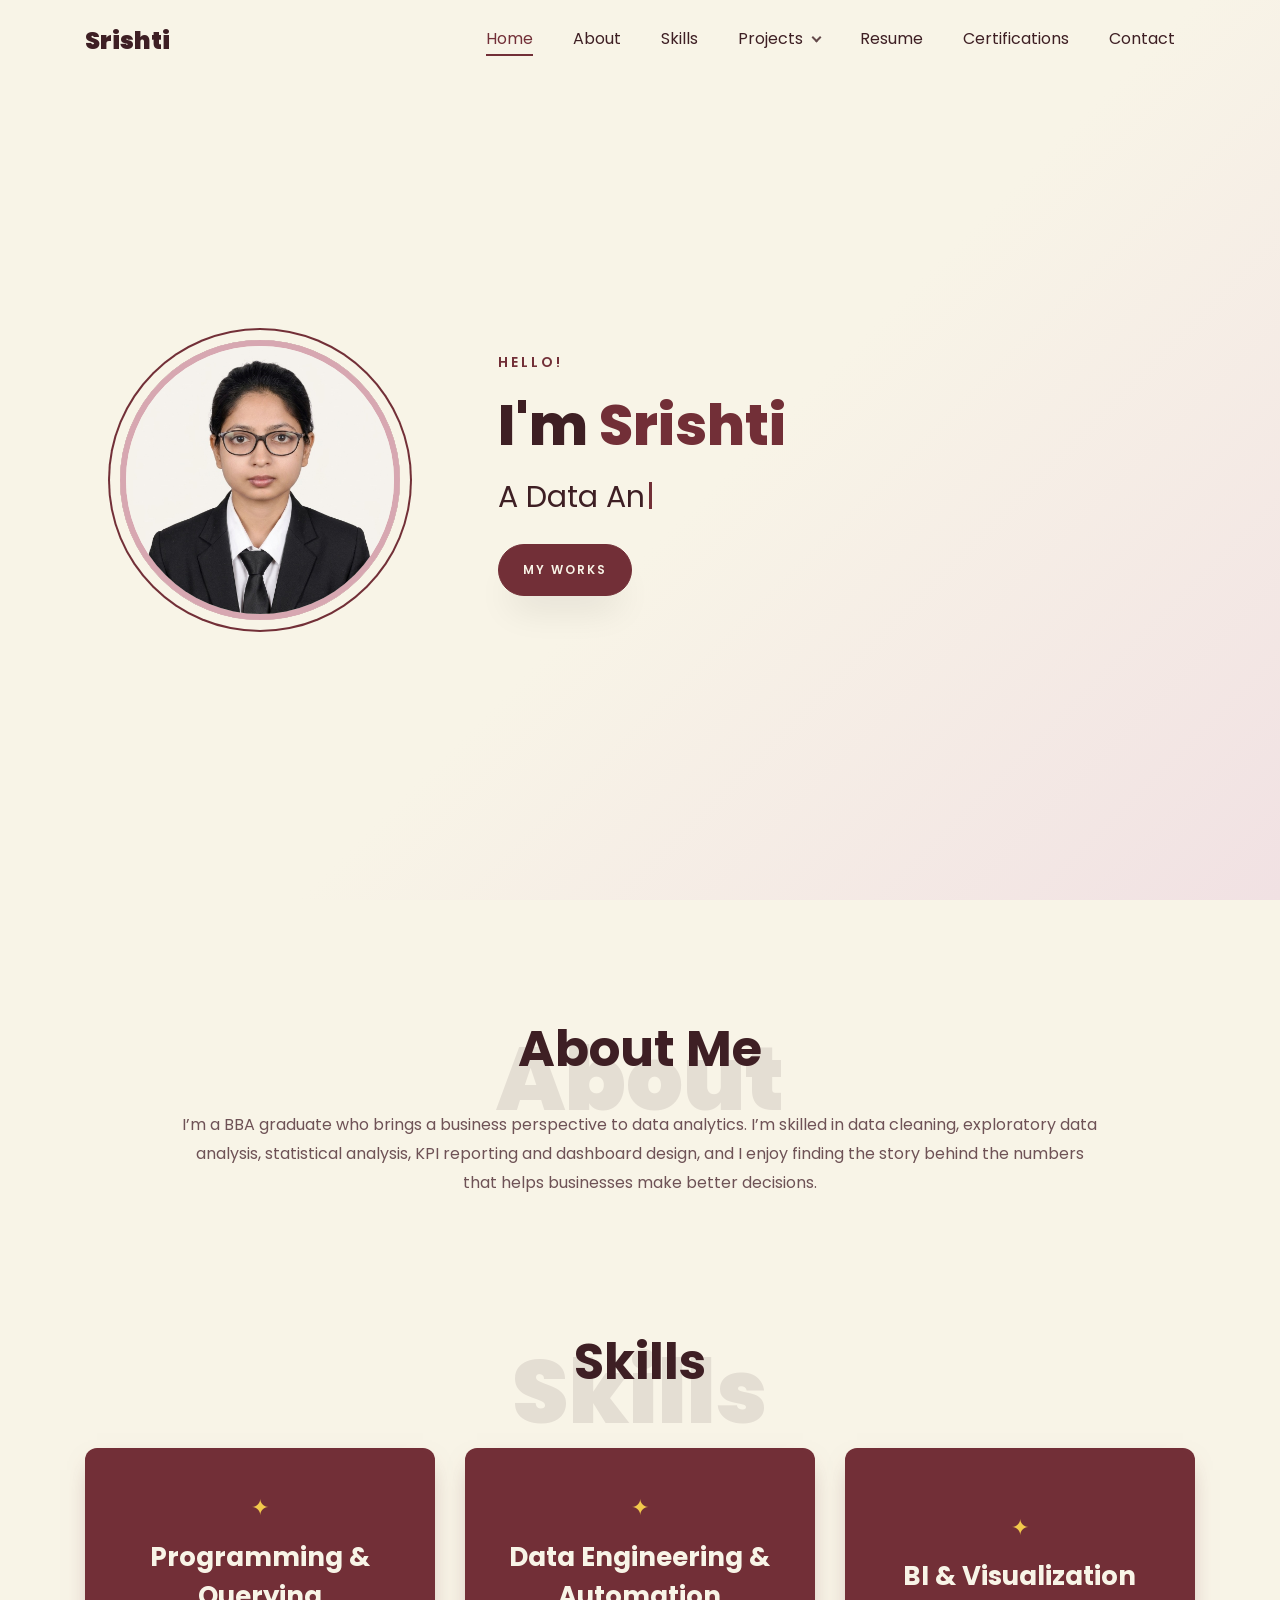
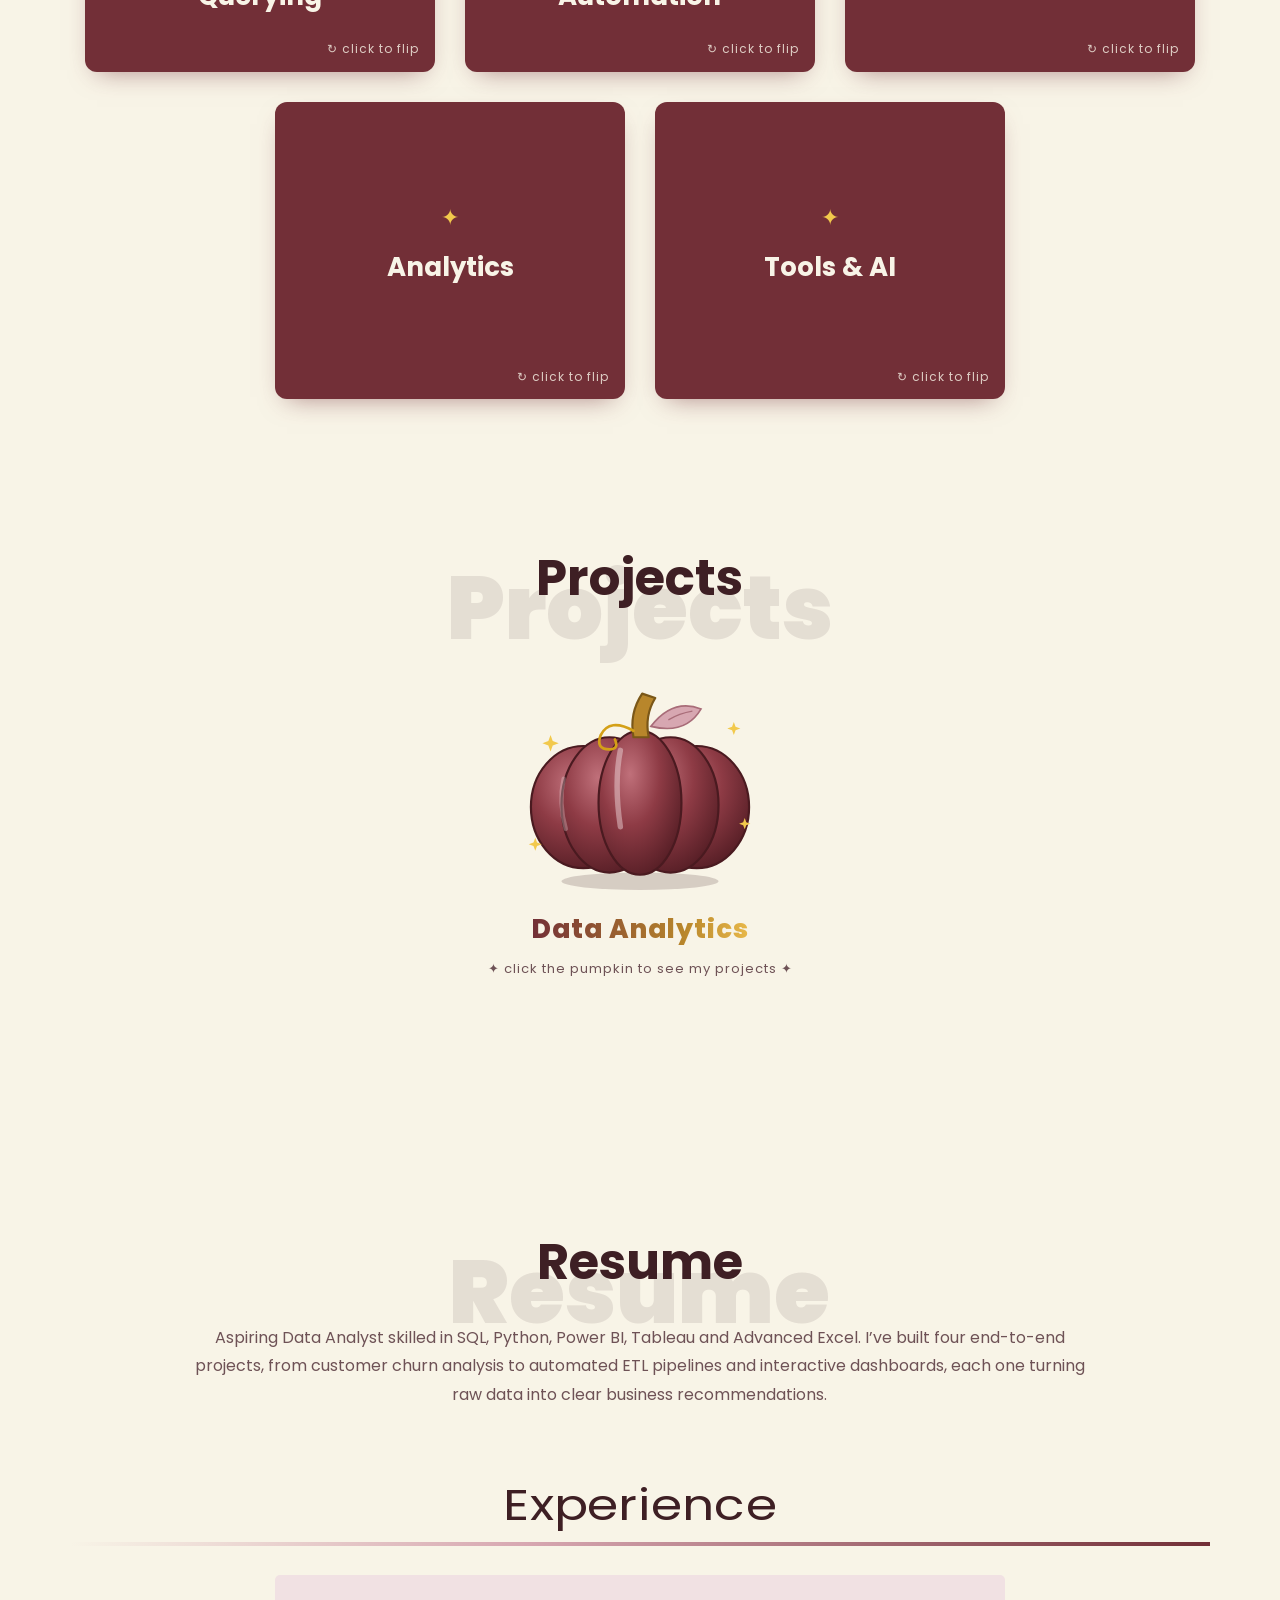
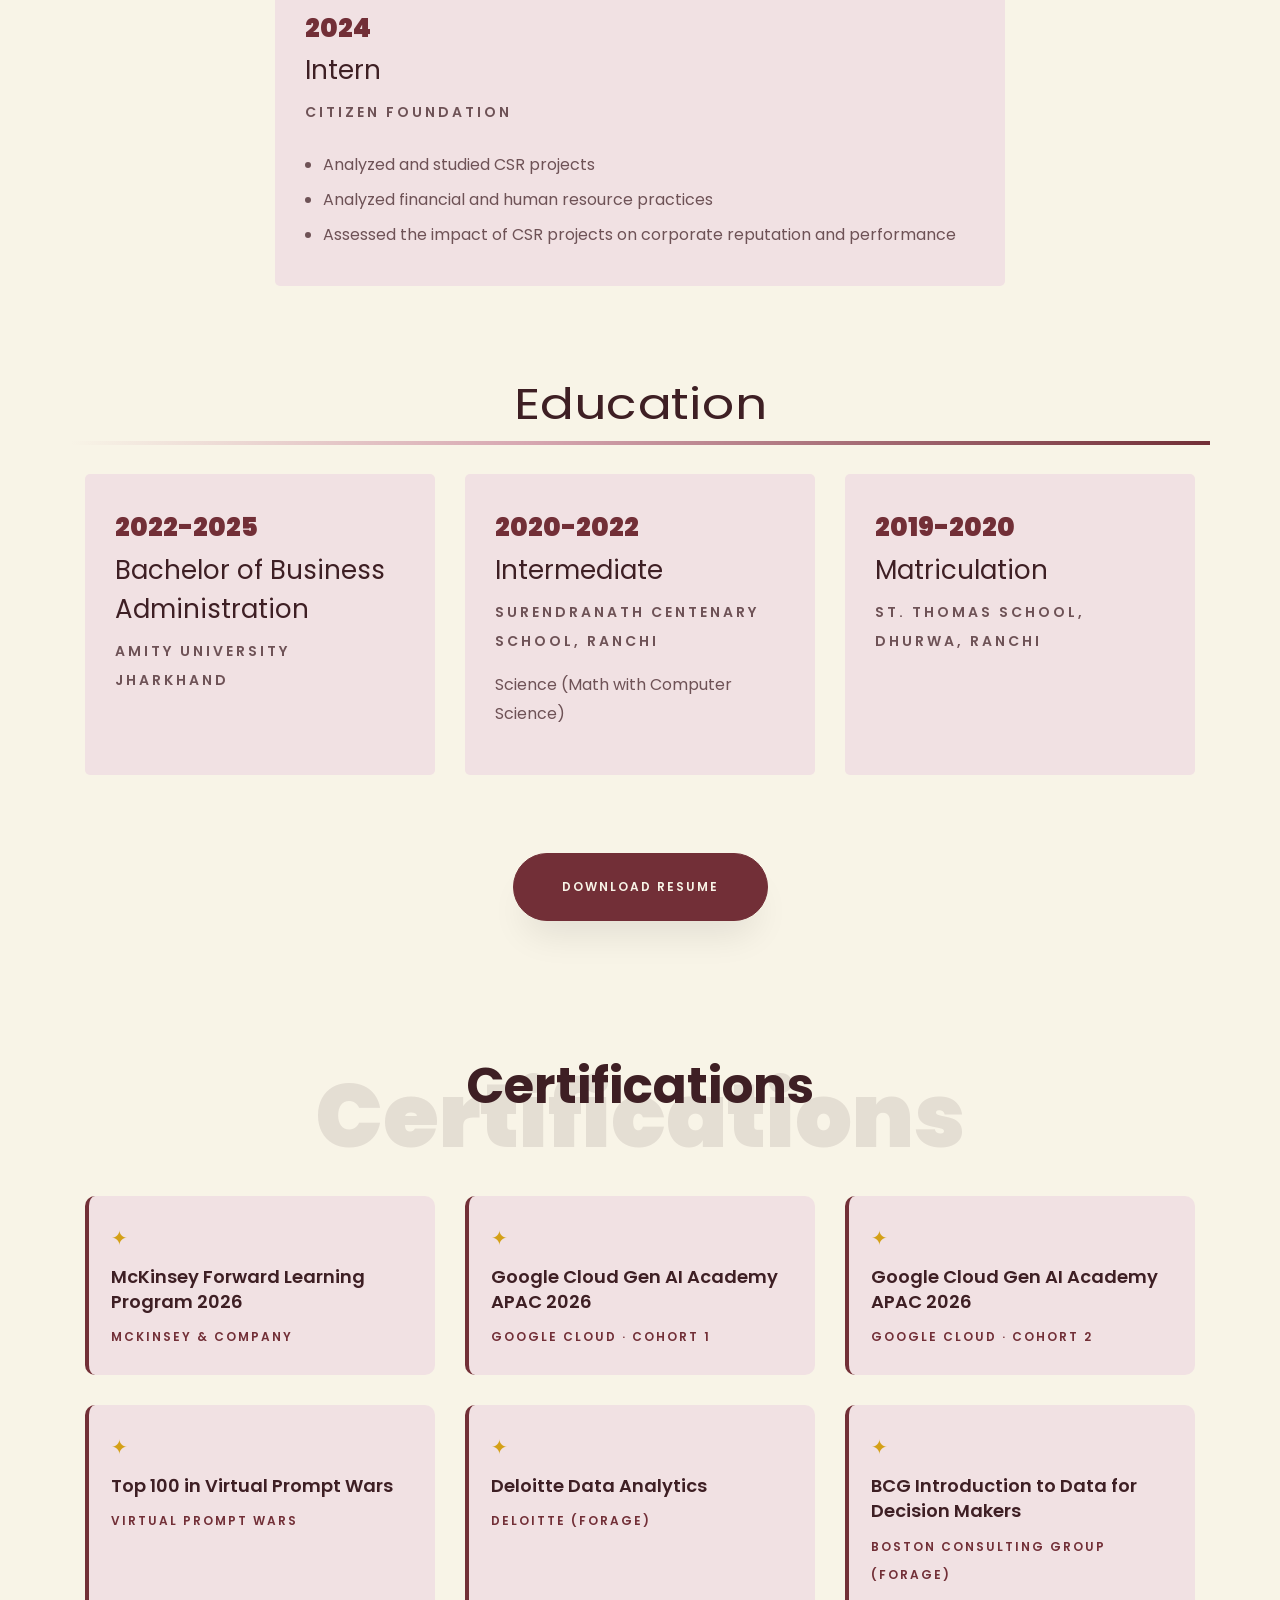
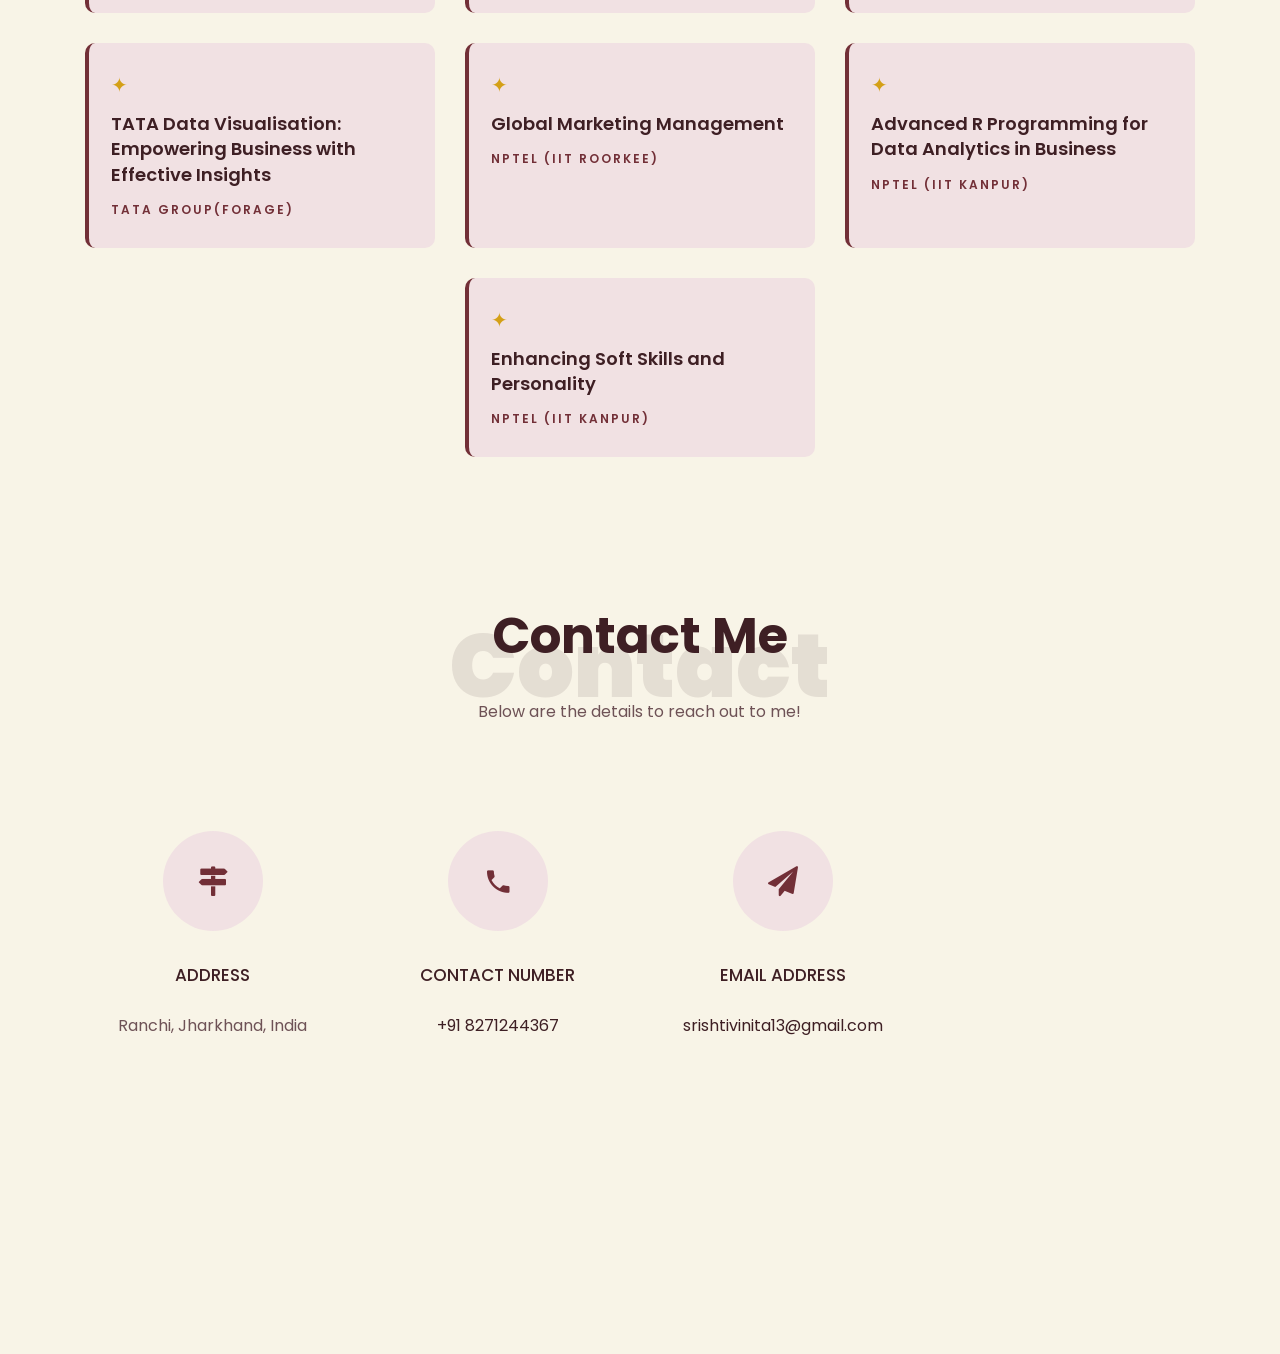
==== index.html @ a978817a "Initial Commit" ====
<!DOCTYPE html>
<html lang="en">
  <head>
    <title>Srishti Portfolio</title>
    <meta charset="utf-8">
    <meta name="viewport" content="width=device-width, initial-scale=1, shrink-to-fit=no">

    <!-- Every time the site opens: hide the hero lines until the typing animation starts (see js/site.js) -->
    <script>
      (function () {
        try {
          var reduce = window.matchMedia && window.matchMedia("(prefers-reduced-motion: reduce)").matches;
          if (!reduce) {
            var root = document.documentElement;
            root.classList.add("type-intro");
            // Safety net: never keep the text hidden for long if a script fails to load.
            setTimeout(function () { root.classList.remove("type-intro"); }, 6000);
          }
        } catch (e) {}
      })(); 
    </script>

    <link href="https://fonts.googleapis.com/css?family=Poppins:100,200,300,400,500,600,700,800,900" rel="stylesheet">

    <link rel="stylesheet" href="css/animate.css">
    <link rel="stylesheet" href="css/icomoon.css">
    <link rel="stylesheet" href="css/style.css">
 


    <style>

      /*======================================
      //--//-->   PHONE MENU ICON (three lines, drawn with CSS)
      ======================================*/
      .menu-icon {
        position: relative;
        display: inline-block;
        width: 20px;
        height: 2px;
        margin-right: 6px;
        vertical-align: middle;
        background: currentColor;
        border-radius: 2px;
      }
      .menu-icon::before,
      .menu-icon::after {
        content: "";
        position: absolute;
        left: 0;
        width: 20px;
        height: 2px;
        background: currentColor;
        border-radius: 2px;
      }
      .menu-icon::before { top: -6px; }
      .menu-icon::after { top: 6px; }

      /*======================================
      //--//-->   ABOUT
      ======================================*/

      .about-mf .box-shadow-full {
        padding-top: 4rem;
        padding-bottom: 4rem;
      }

      .about-mf .about-img {
        margin-bottom: 2rem;
      }

      .about-mf .about-img img {
        margin-left: 10px;
      }


      .skill-mf .progress {
        /* background-color: #cde1f8; */
        margin: .5rem 0 1.2rem 0;
        border-radius: 0;
        height: .7rem;
      }

      .skill-mf .progress .progress-bar {
        height: .7rem;
        background-color: var(--burgundy);
      }


      /*======================================
      //--//-->   HOME (photo on the left)
      ======================================*/
      .hero-simple {
        min-height: 100vh;
        display: flex;
        align-items: center;
        padding: 120px 0 60px;
        background: linear-gradient(135deg, var(--cream) 55%, var(--pink-light) 100%);
      }
      .hero-photo {
        width: 280px;
        height: 280px;
        border-radius: 50%;
        overflow: hidden;
        margin: 0 auto;
        border: 6px solid var(--dusty-pink);
        box-shadow: 0 0 0 10px var(--cream), 0 0 0 12px var(--burgundy);
      }
      .hero-photo img {
        width: 100%;
        height: 100%;
        object-fit: cover;
        object-position: center 30%;
      }
      .hero-simple .subheading {
        font-weight: 600;
        font-size: 14px;
        letter-spacing: 3px;
        text-transform: uppercase;
        color: var(--burgundy);
      }
      .hero-simple h1 {
        font-size: 56px;
        font-weight: 800;
        color: var(--text-dark);
        line-height: 1.2;
      }
      .hero-simple h1 span { color: var(--burgundy); }
      .hero-simple h2 {
        font-size: 30px;
        font-weight: 400;
        color: var(--text-dark);
      }
      @media (max-width: 767.98px) {
        .hero-photo { width: 200px; height: 200px; margin-bottom: 30px; }
        .hero-simple h1 { font-size: 38px; }
        .hero-simple h2 { font-size: 24px; }
      }


      /* Typing animation (first visit only) */
      .type-intro #hero-title,
      .type-intro #hero-role { visibility: hidden; }
      .typing-caret {
        display: inline-block;
        width: 3px;
        height: 0.9em;
        margin-left: 4px;
        vertical-align: -0.05em;
        background: var(--burgundy);
        animation: caret-blink 0.8s steps(1) infinite;
      }
      @keyframes caret-blink { 50% { opacity: 0; } }


      /*======================================
      //--//-->   SKILLS (flip cards)
      //  Front = heading, back = list of skills.
      //  Flips only when clicked / tapped (or Enter on the keyboard).
      ======================================*/
      .flip-card {
        width: 100%;
        perspective: 1200px;
        margin-bottom: 30px;
        outline: none;
      }
      .flip-inner {
        display: grid;            /* both faces share one cell, so the card is as tall as the bigger face */
        height: 100%;
        transition: transform 0.7s cubic-bezier(.4, .2, .2, 1);
        transform-style: preserve-3d;
      }
      .flip-card.flipped .flip-inner { transform: rotateY(180deg); }
      .flip-card:hover .flip-face { box-shadow: 0 16px 30px -12px rgba(114, 47, 55, 0.55); }
      .flip-card:focus-visible .flip-face { box-shadow: 0 0 0 3px var(--dusty-pink); }
      .flip-face {
        grid-area: 1 / 1;
        border-radius: 12px;
        padding: 28px 24px 44px;
        min-height: 210px;
        -webkit-backface-visibility: hidden;
        backface-visibility: hidden;
        position: relative;
        transition: box-shadow 0.3s ease;
      }
      .flip-front {
        background: var(--burgundy);
        display: flex;
        flex-direction: column;
        align-items: center;
        justify-content: center;
        text-align: center;
        box-shadow: 0 10px 25px -12px rgba(114, 47, 55, 0.6);
      }
      .flip-front h3 {
        color: var(--cream);
        font-size: 26px;
        font-weight: 700;
        margin: 0;
      }
      .flip-front .flip-star { color: #F2C94C; font-size: 22px; margin-bottom: 10px; }
      .flip-front .flip-hint { color: var(--cream); }
      .flip-back {
        transform: rotateY(180deg);
        background: var(--pink-light);
        border-top: 4px solid var(--burgundy);
        box-shadow: 0 10px 25px -12px rgba(114, 47, 55, 0.35);
      }
      .skill-chips { display: flex; flex-wrap: wrap; gap: 8px; }
      .skill-chip {
        background: var(--cream);
        color: var(--text-dark);
        border: 1px solid rgba(114, 47, 55, 0.25);
        border-radius: 20px;
        padding: 4px 12px;
        font-size: 13.5px;
        line-height: 1.5;
      }
      .flip-hint {
        position: absolute;
        right: 16px;
        bottom: 12px;
        font-size: 12px;
        letter-spacing: 1px;
        color: var(--burgundy);
        opacity: 0.8;
      }
      @media (prefers-reduced-motion: reduce) {
        .flip-inner { transition: none; }
      }


      /*======================================
      //--//-->   "HAVE A QUESTION?" POPUP FORM
      ======================================*/
      .qmodal {
        position: fixed;
        inset: 0;
        z-index: 10000;
        display: flex;
        align-items: center;
        justify-content: center;
        padding: 16px;
      }
      .qmodal[hidden] { display: none; }
      .qmodal-backdrop {
        position: absolute;
        inset: 0;
        background: rgba(62, 31, 36, 0.6);
        animation: qfade 0.25s ease;
      }
      .qmodal-box {
        position: relative;
        width: 100%;
        max-width: 520px;
        max-height: calc(100vh - 32px);
        overflow-y: auto;
        background: var(--cream);
        border-top: 5px solid var(--burgundy);
        border-radius: 14px;
        padding: 32px 28px 28px;
        box-shadow: 0 25px 60px -15px rgba(62, 31, 36, 0.6);
        animation: qpop 0.3s cubic-bezier(.2, .9, .3, 1.2);
      }
      .qmodal-box h3 { color: var(--text-dark); font-weight: 700; font-size: 26px; margin-bottom: 20px; }
      .qmodal-box h3 span { color: var(--burgundy); }
      .qmodal-close {
        position: absolute;
        top: 10px;
        right: 14px;
        background: none;
        border: none;
        font-size: 30px;
        line-height: 1;
        color: var(--burgundy);
        padding: 4px 8px;
      }
      .qmodal-box label {
        display: block;
        font-weight: 600;
        font-size: 14px;
        color: var(--text-dark);
        margin-bottom: 6px;
      }
      .qmodal-box input[type="text"],
      .qmodal-box input[type="email"],
      .qmodal-box textarea {
        display: block;
        width: 100%;
        background: #fff;
        color: var(--text-dark);
        border: 1px solid rgba(114, 47, 55, 0.3);
        border-radius: 8px;
        padding: 10px 14px;
        font-size: 15px;
        font-family: inherit;
        margin-bottom: 18px;
        resize: vertical;
      }
      .qmodal-box input[type="text"]:focus,
      .qmodal-box input[type="email"]:focus,
      .qmodal-box textarea:focus {
        outline: none;
        border-color: var(--burgundy);
        box-shadow: 0 0 0 3px rgba(215, 167, 177, 0.6);
      }
      .qmodal-box label .qmodal-note { font-weight: 400; color: var(--text-muted); }
      .qmodal-box .qmodal-honey { position: absolute; left: -9999px; width: 1px; height: 1px; opacity: 0; }
      .qmodal-status { min-height: 1.5em; font-size: 14px; margin-bottom: 12px; color: var(--text-muted); }
      .qmodal-status.ok { color: #2E7D4F; font-weight: 600; }
      .qmodal-status.err { color: var(--burgundy); font-weight: 600; }
      .qmodal-box button[type="submit"][disabled] { opacity: 0.6; }
      @keyframes qfade { from { opacity: 0; } }
      @keyframes qpop { from { opacity: 0; transform: translateY(20px) scale(0.96); } }
      @media (prefers-reduced-motion: reduce) {
        .qmodal-backdrop, .qmodal-box { animation: none; }
      }


      /*======================================
      //--//-->   CERTIFICATIONS
      ======================================*/
      .cert-card {
        background: var(--pink-light);
        border-left: 4px solid var(--burgundy);
        border-radius: 10px;
        padding: 24px 22px;
        margin-bottom: 30px;
        transition: transform 0.25s ease, box-shadow 0.25s ease;
      }
      .cert-card:hover {
        transform: translateY(-4px);
        box-shadow: 0 14px 28px -14px rgba(114, 47, 55, 0.5);
      }
      .cert-card .cert-icon { color: #D4A017; font-size: 20px; display: block; margin-bottom: 8px; }
      .cert-card h3 { font-size: 18px; font-weight: 600; color: var(--text-dark); line-height: 1.4; margin-bottom: 8px; }
      .cert-card h3 a { color: inherit; }
      .cert-card h3 a:hover { color: var(--burgundy); }
      .cert-card .cert-issuer {
        font-size: 12px;
        letter-spacing: 2px;
        text-transform: uppercase;
        color: var(--burgundy);
        font-weight: 600;
      }


      /*======================================
      //--//-->   PROJECTS: magic pumpkin portal
      ======================================*/
      .pumpkin-portal {
        display: inline-flex;
        flex-direction: column;
        align-items: center;
        text-decoration: none !important;
        padding: 10px 20px 20px;
      }
      .pumpkin-svg {
        width: 240px;
        max-width: 70vw;
        height: auto;
        overflow: visible;
        animation: pk-float 3.2s ease-in-out infinite;
        transition: filter 0.3s ease;
      }
      .pumpkin-portal:hover .pumpkin-svg,
      .pumpkin-portal:focus-visible .pumpkin-svg {
        filter: drop-shadow(0 0 18px rgba(242, 201, 76, 0.55));
      }
      .pk-star { fill: #F2C94C; transform-box: fill-box; transform-origin: center; animation: pk-twinkle 2s ease-in-out infinite; }
      .pk-star.s2 { animation-delay: .5s; }
      .pk-star.s3 { animation-delay: 1s; }
      .pk-star.s4 { animation-delay: 1.5s; }
      .pumpkin-label {
        margin-top: 14px;
        font-size: 26px;
        font-weight: 800;
        letter-spacing: 1px;
        color: var(--burgundy); /* fallback for very old browsers */
        background: linear-gradient(90deg, var(--burgundy) 0%, #B8862B 35%, #E8B84A 50%, #B8862B 65%, var(--burgundy) 100%);
        background-size: 200% auto;
        -webkit-background-clip: text;
        background-clip: text;
        -webkit-text-fill-color: transparent;
        animation: pk-shimmer 4s linear infinite;
      }
      @keyframes pk-shimmer { to { background-position: -200% center; } }
      .pumpkin-hint {
        margin-top: 4px;
        font-size: 13px;
        letter-spacing: 1px;
        color: var(--text-muted);
      }
      /* while the spell is being cast */
      .pumpkin-portal.is-casting .pumpkin-svg {
        animation: pk-cast 0.65s ease-in-out forwards;
        filter: drop-shadow(0 0 28px rgba(242, 201, 76, 0.9));
      }
      @keyframes pk-float { 50% { transform: translateY(-8px); } }
      @keyframes pk-twinkle { 50% { transform: scale(0.4); opacity: 0.4; } }
      @keyframes pk-cast {
        0% { transform: scale(1) rotate(0); }
        20% { transform: scale(1.05) rotate(-6deg); }
        40% { transform: scale(1.08) rotate(6deg); }
        60% { transform: scale(1.1) rotate(-4deg); }
        100% { transform: scale(1.18) rotate(0); }
      }
      .portal-overlay {
        position: fixed;
        inset: 0;
        z-index: 100000;
        background: radial-gradient(circle at center, #8E3B45 0%, #722F37 45%, #3E1F24 100%);
        display: flex;
        align-items: center;
        justify-content: center;
        transition: clip-path 0.75s cubic-bezier(.6, 0, .3, 1);
      }
      .portal-overlay span {
        color: #F2C94C;
        font-size: 64px;
        text-shadow: 0 0 20px rgba(242, 201, 76, 0.9);
        animation: pk-twinkle 0.8s ease-in-out infinite;
      }
      @media (prefers-reduced-motion: reduce) {
        .pumpkin-svg, .pk-star, .pumpkin-label { animation: none; }
      }


      /*======================================
      //--//-->   PROJECTS MENU DROPDOWN
      ======================================*/
      .has-dropdown { position: relative; }
      .nav-caret {
        display: inline-block;
        width: 7px;
        height: 7px;
        margin-left: 6px;
        border-right: 2px solid currentColor;
        border-bottom: 2px solid currentColor;
        transform: translateY(-3px) rotate(45deg);
        transition: transform 0.25s ease;
        opacity: 0.8;
      }
      .has-dropdown:hover .nav-caret,
      .has-dropdown:has(:focus-visible) .nav-caret { transform: translateY(1px) rotate(-135deg); }
      .has-dropdown.dd-closed .nav-caret { transform: translateY(-3px) rotate(45deg); }
      .nav-dropdown { list-style: none; margin: 0; }
      .nav-dropdown a {
        display: flex;
        align-items: center;
        gap: 8px;
        padding: 10px 16px;
        border-radius: 8px;
        color: var(--text-dark);
        font-size: 15px;
        font-weight: 500;
        white-space: nowrap;
        transition: background 0.2s ease, color 0.2s ease, box-shadow 0.3s ease;
      }
      .nav-dropdown a:hover,
      .nav-dropdown a:focus-visible { background: var(--pink-light); color: var(--burgundy); }
      .nav-dropdown .nd-star { color: #D4A017; transition: transform 0.4s ease; }
      .nav-dropdown a:hover .nd-star { transform: rotate(180deg) scale(1.2); }
      .nav-dropdown a.is-casting {
        background: var(--burgundy);
        color: var(--cream);
        box-shadow: 0 0 18px rgba(242, 201, 76, 0.8);
      }
      .nav-dropdown a.is-casting .nd-star { color: #F2C94C; animation: pk-twinkle 0.5s ease-in-out infinite; }

      /* laptops and bigger: opens below "Projects" when hovered */
      @media (min-width: 992px) {
        .nav-dropdown {
          position: absolute;
          top: 100%;
          left: 50%;
          min-width: 200px;
          padding: 8px;
          background: var(--cream);
          border-top: 3px solid var(--burgundy);
          border-radius: 10px;
          box-shadow: 0 18px 36px -14px rgba(62, 31, 36, 0.45);
          opacity: 0;
          visibility: hidden;
          transform: translate(-50%, 10px);
          transition: opacity 0.2s ease, transform 0.2s ease, visibility 0.2s;
          z-index: 1000;
        }
        .has-dropdown.dd-closed .nav-dropdown {
          opacity: 0 !important;
          visibility: hidden !important;
          transform: translate(-50%, 10px) !important;
        }
        /* invisible bridge so the menu stays open while the mouse moves down to it */
        .nav-dropdown::before { content: ""; position: absolute; left: 0; right: 0; top: -14px; height: 14px; }
        .has-dropdown:hover .nav-dropdown,
        .has-dropdown:has(:focus-visible) .nav-dropdown {
          opacity: 1;
          visibility: visible;
          transform: translate(-50%, 0);
        }
      }
      /* phones and tablets: shown under "Projects" in the opened menu */
      @media (max-width: 991.98px) {
        .nav-caret { display: none; }
        .nav-dropdown { padding: 0 0 12px 12px; margin-top: -6px; }
        .nav-dropdown a { padding: 6px 10px; }
      }


      /*======================================
      //--//-->   RESUME
      ======================================*/
      .resume-wrap ul { padding-left: 1.1rem; margin-bottom: 0; }
      .resume-wrap ul li { margin-bottom: 6px; }


      /* project image zoom effect */

      .zoom-effect {
        overflow: hidden;
        transition: transform 0.3s ease-out;
      }

      .zoom-effect:hover {
        transform: scale(1.1);
      }


      /*======================================
      //--//-->   WITCH CURSOR
      //  The numbers "3 17" are the click point (tip of the broom handle).
      ======================================*/
      html, body, * {
        cursor: url("images/witch-cursor.svg") 3 17, auto !important;
      }


    </style>

  </head>
  <body data-spy="scroll" data-target=".site-navbar-target" data-offset="300">
	  
	  
    <nav class="navbar navbar-expand-lg navbar-dark ftco_navbar ftco-navbar-light site-navbar-target" id="ftco-navbar">
	    <div class="container">
	      <a class="navbar-brand" href="index.html">Srishti</a>
	      <button class="navbar-toggler js-fh5co-nav-toggle fh5co-nav-toggle" type="button" data-toggle="collapse" data-target="#ftco-nav" aria-controls="ftco-nav" aria-expanded="false" aria-label="Toggle navigation">
	        <span class="menu-icon" aria-hidden="true"></span> Menu
	      </button>

	      <div class="collapse navbar-collapse" id="ftco-nav">
	        <ul class="navbar-nav nav ml-auto">
	          <li class="nav-item"><a href="#home-section" class="nav-link"><span>Home</span></a></li>
	          <li class="nav-item"><a href="#about-section" class="nav-link"><span>About</span></a></li>
	          <li class="nav-item"><a href="#skills-section" class="nav-link"><span>Skills</span></a></li>
	          <li class="nav-item has-dropdown">
	            <a href="#project-section" class="nav-link" aria-haspopup="true"><span>Projects <i class="nav-caret" aria-hidden="true"></i></span></a>
	            <!-- Hover menu: "Data Analytics" opens projects.html with the magic animation -->
	            <ul class="nav-dropdown">
	              <li><a href="projects.html" data-portal><span class="nd-star" aria-hidden="true">&#10022;</span> Data Analytics</a></li>
	            </ul>
	          </li>
	          <li class="nav-item"><a href="#resume-section" class="nav-link"><span>Resume</span></a></li>
	          <li class="nav-item"><a href="#certifications-section" class="nav-link"><span>Certifications</span></a></li>
	          <li class="nav-item"><a href="#contact-section" class="nav-link"><span>Contact</span></a></li>
	        </ul>
	      </div>
	    </div>
	  </nav>
	  <section id="home-section" class="hero hero-simple">
      <div class="container">
        <div class="row align-items-center">
          <!-- Profile picture (left, circular) -->
          <div class="col-md-5 col-lg-4 text-center ftco-animate">
            <div class="hero-photo">
              <img src="images/srishti.jpg" alt="Srishti">
            </div>
          </div>
          <div class="col-md-7 col-lg-8 pl-md-5 text-center text-md-left ftco-animate">
            <span class="subheading">Hello!</span>
            <h1 class="mb-3 mt-3" id="hero-title">I'm <span>Srishti</span></h1>
            <h2 class="mb-4" id="hero-role">A Data Analyst</h2>
            <p><a href="https://github.com/srishti-portfolio" target="_blank" rel="noopener" class="btn btn-primary py-3 px-4">My works</a></p>
          </div>
        </div>
      </div>
    </section>



    <section class="ftco-about img ftco-section ftco-no-pb" id="about-section">
    	<div class="container">
			<div class="row justify-content-center">
				<div class="col-md-10 heading-section text-center ftco-animate">
					<h1 class="big big-2">About</h1>
					<h2 class="mb-4">About Me</h2>
					<p>I&rsquo;m a BBA graduate who brings a business perspective to data analytics. I&rsquo;m skilled in data cleaning, exploratory data analysis, statistical analysis, KPI reporting and dashboard design, and I enjoy finding the story behind the numbers that helps businesses make better decisions.</p>
				</div>
			</div>
		</div>
    </section>



    <section class="ftco-section ftco-no-pb" id="skills-section">
    	<div class="container">
			<div class="row justify-content-center pb-4">
				<div class="col-md-10 heading-section text-center ftco-animate">
					<h1 class="big big-2">Skills</h1>
					<h2 class="mb-4">Skills</h2>
				</div>
			</div>
			<!-- Flip cards: the front shows the heading, clicking flips to the list of skills -->
			<div class="row justify-content-center">

				<div class="col-md-6 col-lg-4 d-flex ftco-animate">
					<div class="flip-card" tabindex="0" aria-label="Programming and Querying skills">
						<div class="flip-inner">
							<div class="flip-face flip-front">
								<span class="flip-star">&#10022;</span>
								<h3>Programming &amp; Querying</h3>
								<span class="flip-hint">&#8635; click to flip</span>
							</div>
							<div class="flip-face flip-back">
								<div class="skill-chips">
									<span class="skill-chip">SQL (window functions, aggregations, joins)</span>
									<span class="skill-chip">Python (Pandas, NumPy, Matplotlib, Seaborn)</span>
								</div>
								<span class="flip-hint">&#8635; flip back</span>
							</div>
						</div>
					</div>
				</div>

				<div class="col-md-6 col-lg-4 d-flex ftco-animate">
					<div class="flip-card" tabindex="0" aria-label="Data Engineering and Automation skills">
						<div class="flip-inner">
							<div class="flip-face flip-front">
								<span class="flip-star">&#10022;</span>
								<h3>Data Engineering &amp; Automation</h3>
								<span class="flip-hint">&#8635; click to flip</span>
							</div>
							<div class="flip-face flip-back">
								<div class="skill-chips">
									<span class="skill-chip">ETL pipelines</span>
									<span class="skill-chip">API data extraction</span>
									<span class="skill-chip">SQLite</span>
									<span class="skill-chip">Incremental loading</span>
									<span class="skill-chip">GitHub Actions scheduling</span>
									<span class="skill-chip">VBA macros</span>
								</div>
								<span class="flip-hint">&#8635; flip back</span>
							</div>
						</div>
					</div>
				</div>

				<div class="col-md-6 col-lg-4 d-flex ftco-animate">
					<div class="flip-card" tabindex="0" aria-label="BI and Visualization skills">
						<div class="flip-inner">
							<div class="flip-face flip-front">
								<span class="flip-star">&#10022;</span>
								<h3>BI &amp; Visualization</h3>
								<span class="flip-hint">&#8635; click to flip</span>
							</div>
							<div class="flip-face flip-back">
								<div class="skill-chips">
									<span class="skill-chip">Power BI (DAX, Power Query, data modelling)</span>
									<span class="skill-chip">Tableau</span>
									<span class="skill-chip">Advanced Excel (PivotTables, lookups, FORECAST.ETS)</span>
								</div>
								<span class="flip-hint">&#8635; flip back</span>
							</div>
						</div>
					</div>
				</div>

				<div class="col-md-6 col-lg-4 d-flex ftco-animate">
					<div class="flip-card" tabindex="0" aria-label="Analytics skills">
						<div class="flip-inner">
							<div class="flip-face flip-front">
								<span class="flip-star">&#10022;</span>
								<h3>Analytics</h3>
								<span class="flip-hint">&#8635; click to flip</span>
							</div>
							<div class="flip-face flip-back">
								<div class="skill-chips">
									<span class="skill-chip">Data cleaning and validation</span>
									<span class="skill-chip">Exploratory data analysis</span>
									<span class="skill-chip">Statistical analysis</span>
									<span class="skill-chip">A/B testing</span>
									<span class="skill-chip">Forecasting</span>
									<span class="skill-chip">KPI reporting</span>
									<span class="skill-chip">Feature engineering</span>
									<span class="skill-chip">Correlation analysis</span>
								</div>
								<span class="flip-hint">&#8635; flip back</span>
							</div>
						</div>
					</div>
				</div>

				<div class="col-md-6 col-lg-4 d-flex ftco-animate">
					<div class="flip-card" tabindex="0" aria-label="Tools and AI skills">
						<div class="flip-inner">
							<div class="flip-face flip-front">
								<span class="flip-star">&#10022;</span>
								<h3>Tools &amp; AI</h3>
								<span class="flip-hint">&#8635; click to flip</span>
							</div>
							<div class="flip-face flip-back">
								<div class="skill-chips">
									<span class="skill-chip">Git &amp; GitHub</span>
									<span class="skill-chip">Jira</span>
									<span class="skill-chip">API testing</span>
									<span class="skill-chip">Google Analytics</span>
									<span class="skill-chip">Microsoft Office Suite</span>
									<span class="skill-chip">Claude and other AI tools</span>
								</div>
								<span class="flip-hint">&#8635; flip back</span>
							</div>
						</div>
					</div>
				</div>

			</div>
		</div>
    </section>



    <section class="ftco-section" id="project-section">
      <div class="container">
        <div class="row justify-content-center mb-4">
          <div class="col-md-7 heading-section text-center ftco-animate">
            <h1 class="big big-2">Projects</h1>
            <h2 class="mb-4">Projects</h2>
          </div>
        </div>
        <div class="row justify-content-center">
          <div class="col-md-8 text-center ftco-animate">
            <!-- Magic pumpkin: clicking it plays an animation and opens projects.html -->
            <a href="projects.html" class="pumpkin-portal" data-portal aria-label="Open my Data Analytics projects">
              <svg class="pumpkin-svg" viewBox="0 0 220 200" aria-hidden="true">
                <defs>
                  <radialGradient id="pk-body" cx="38%" cy="30%" r="80%">
                    <stop offset="0" stop-color="#C0707A"/>
                    <stop offset="0.45" stop-color="#8E3B45"/>
                    <stop offset="1" stop-color="#4E1A21"/>
                  </radialGradient>
                </defs>
                <ellipse class="pk-shadow" cx="110" cy="190" rx="72" ry="8" fill="rgba(62,31,36,0.18)"/>
                <g class="pk-body">
                  <ellipse cx="58" cy="122" rx="48" ry="56" fill="url(#pk-body)" stroke="#4A1A20" stroke-width="2"/>
                  <ellipse cx="162" cy="122" rx="48" ry="56" fill="url(#pk-body)" stroke="#4A1A20" stroke-width="2"/>
                  <ellipse cx="82" cy="120" rx="44" ry="62" fill="url(#pk-body)" stroke="#4A1A20" stroke-width="2"/>
                  <ellipse cx="138" cy="120" rx="44" ry="62" fill="url(#pk-body)" stroke="#4A1A20" stroke-width="2"/>
                  <ellipse cx="110" cy="118" rx="38" ry="66" fill="url(#pk-body)" stroke="#4A1A20" stroke-width="2"/>
                  <path d="M92 70 Q86 100 92 140" stroke="rgba(241,225,227,0.45)" stroke-width="5" stroke-linecap="round" fill="none"/>
                  <path d="M40 96 Q35 118 42 142" stroke="rgba(241,225,227,0.3)" stroke-width="4" stroke-linecap="round" fill="none"/>
                </g>
                <!-- stem, leaf and curly vine -->
                <path d="M104 58 Q100 36 112 18 L124 22 Q114 38 118 58 Z" fill="#B8862B" stroke="#7A5718" stroke-width="2" stroke-linejoin="round"/>
                <path d="M120 48 q20 -26 46 -16 q-14 24 -46 16Z" fill="#D7A7B1" stroke="#A86C78" stroke-width="1.5"/>
                <path d="M136 42 q10 -6 22 -8" stroke="#A86C78" stroke-width="1.2" fill="none"/>
                <path d="M104 52 q-22 -12 -30 4 q-5 13 8 13 q9 0 5 -9" stroke="#D4A017" stroke-width="2.5" stroke-linecap="round" fill="none"/>
                <!-- twinkling sparkles -->
                <path class="pk-star s1" d="M28 56 l2 5.5 5.5 2 -5.5 2 -2 5.5 -2 -5.5 -5.5 -2 5.5 -2z"/>
                <path class="pk-star s2" d="M196 44 l1.6 4.4 4.4 1.6 -4.4 1.6 -1.6 4.4 -1.6 -4.4 -4.4 -1.6 4.4 -1.6z"/>
                <path class="pk-star s3" d="M206 132 l1.4 3.8 3.8 1.4 -3.8 1.4 -1.4 3.8 -1.4 -3.8 -3.8 -1.4 3.8 -1.4z"/>
                <path class="pk-star s4" d="M14 150 l1.6 4.4 4.4 1.6 -4.4 1.6 -1.6 4.4 -1.6 -4.4 -4.4 -1.6 4.4 -1.6z"/>
              </svg>
              <span class="pumpkin-label">Data Analytics</span>
              <span class="pumpkin-hint">&#10022; click the pumpkin to see my projects &#10022;</span>
            </a>
          </div>
        </div>
      </div>
    </section>



	
    <section class="ftco-section ftco-no-pb" id="resume-section">
    	<div class="container">
    		<div class="row justify-content-center pb-5">
          <div class="col-md-10 heading-section text-center ftco-animate">
          	<h1 class="big big-2">Resume</h1>
            <h2 class="mb-4">Resume</h2>
            <p>Aspiring Data Analyst skilled in SQL, Python, Power BI, Tableau and Advanced Excel. I&rsquo;ve built four end-to-end projects, from customer churn analysis to automated ETL pipelines and interactive dashboards, each one turning raw data into clear business recommendations.</p>
          </div>
        </div>

		<div class="row">
			<h1 class="big-4">Experience</h1>
			<div class="underline"></div>
		</div>
		<br>

		<div class="row justify-content-center">
			<div class="col-lg-8">
				<div class="resume-wrap ftco-animate">
					<span class="date">2024</span>
					<h2>Intern</h2>
					<span class="position">Citizen Foundation</span>
					<ul class="mt-4">
						<li>Analyzed and studied CSR projects</li>
						<li>Analyzed financial and human resource practices</li>
						<li>Assessed the impact of CSR projects on corporate reputation and performance</li>
					</ul>
				</div>
			</div>
		</div>

		<br>
		<br>

		<div class="row">
			<h1 class="big-4">Education</h1>
			<div class="underline"></div>
		</div>
		<br>

		<div class="row">
			<div class="col-md-4 d-flex">
				<div class="resume-wrap ftco-animate w-100">
					<span class="date">2022-2025</span>
					<h2>Bachelor of Business Administration</h2>
					<span class="position">Amity University Jharkhand</span>
				</div>
			</div>

			<div class="col-md-4 d-flex">
				<div class="resume-wrap ftco-animate w-100">
					<span class="date">2020-2022</span>
					<h2>Intermediate</h2>
					<span class="position">Surendranath Centenary School, Ranchi</span>
					<p class="mt-3">Science (Math with Computer Science)</p>
				</div>
			</div>

			<div class="col-md-4 d-flex">
				<div class="resume-wrap ftco-animate w-100">
					<span class="date">2019-2020</span>
					<h2>Matriculation</h2>
					<span class="position">St. Thomas School, Dhurwa, Ranchi</span>
				</div>
			</div>
		</div>

    		<div class="row justify-content-center mt-5">
    			<div class="col-md-6 text-center ftco-animate">
    				<p><a href="files/Srishti-Resume.pdf" download="Srishti-Resume.pdf" class="btn btn-primary py-4 px-5">Download Resume</a></p>
    			</div>
    		</div>
    	</div>
    </section>

   

    <section class="ftco-section ftco-no-pb" id="certifications-section">
    	<div class="container">
			<div class="row justify-content-center pb-5">
				<div class="col-md-10 heading-section text-center ftco-animate">
					<h1 class="big big-2">Certifications</h1>
					<h2 class="mb-4">Certifications</h2>
				</div>
			</div>

			<div class="row justify-content-center">
				<div class="col-md-6 col-lg-4 d-flex ftco-animate">
					<div class="cert-card w-100">
						<span class="cert-icon">&#10022;</span>
            <a href="https://drive.google.com/file/d/1SIov3qUinlxXLbSLhuRNVd-5D9qD2-C-/view?usp=sharing" target="_blank" rel="noopener">
              <h3>McKinsey Forward Learning Program 2026</h3>
            </a>
						<span class="cert-issuer">McKinsey &amp; Company</span>
					</div>
				</div>

        <div class="col-md-6 col-lg-4 d-flex ftco-animate">
					<div class="cert-card w-100">
						<span class="cert-icon">&#10022;</span>
            <a href="https://drive.google.com/file/d/1vhWCIBHKBxWo1Fn9Js1M3XGRoR6aenfD/view?usp=sharing" target="_blank" rel="noopener">
						  <h3>Google Cloud Gen AI Academy APAC 2026</h3>
            </a>
						<span class="cert-issuer">Google Cloud &middot; Cohort 1 </span>
					</div>
				</div>

        <div class="col-md-6 col-lg-4 d-flex ftco-animate">
					<div class="cert-card w-100">
						<span class="cert-icon">&#10022;</span>
            <a href="https://drive.google.com/file/d/1eDarr-mvvC7ssH-_45sE9euUMN8kWjlL/view?usp=sharing" target="_blank" rel="noopener">
              <h3>Google Cloud Gen AI Academy APAC 2026</h3>
            </a>
						<span class="cert-issuer">Google Cloud &middot; Cohort 2 </span>
					</div>
				</div>

        <div class="col-md-6 col-lg-4 d-flex ftco-animate">
					<div class="cert-card w-100">
						<span class="cert-icon">&#10022;</span>
            <a href="https://drive.google.com/file/d/17OsyaAVUkQ3dxZOx6DnQ_vRSJRBQhTcW/view?usp=sharing" target="_blank" rel="noopener">
              <h3>Top 100 in Virtual Prompt Wars</h3>
            </a>
						<span class="cert-issuer">Virtual Prompt Wars</span>
					</div>
				</div>

				<div class="col-md-6 col-lg-4 d-flex ftco-animate">
					<div class="cert-card w-100">
						<span class="cert-icon">&#10022;</span>
            <a href="https://drive.google.com/file/d/1yABAqiI6Hj7vxnkGhmgVUYE3O9yMeXH-/view?usp=sharing" target="_blank" rel="noopener">
              <h3>Deloitte Data Analytics</h3>
            </a>
						<span class="cert-issuer">Deloitte (Forage)</span>
					</div>
				</div>

				<div class="col-md-6 col-lg-4 d-flex ftco-animate">
					<div class="cert-card w-100">
						<span class="cert-icon">&#10022;</span>
            <a href="https://drive.google.com/file/d/1KWnIt8jgkPyTQsz-nhAZQCyRDIoFMPIh/view?usp=sharing" target="_blank" rel="noopener">
						<h3>BCG Introduction to Data for Decision Makers</h3>
            </a>
						<span class="cert-issuer">Boston Consulting Group (Forage)</span>
					</div>
				</div>

				<div class="col-md-6 col-lg-4 d-flex ftco-animate">
					<div class="cert-card w-100">
						<span class="cert-icon">&#10022;</span>
            <a href="https://drive.google.com/file/d/1DLhYgaim5AbDrLYhgGj2qp6aHNoBbakB/view?usp=sharing" target="_blank" rel="noopener">
              <h3>TATA Data Visualisation: Empowering Business with Effective Insights</h3>
            </a>
						<span class="cert-issuer">Tata Group(Forage)</span>
					</div>
				</div>

				<div class="col-md-6 col-lg-4 d-flex ftco-animate">
					<div class="cert-card w-100">
						<span class="cert-icon">&#10022;</span>
            <a href="https://drive.google.com/file/d/1u6XECGF0svpW_fQpOcNR3zhUnW-5F6e6/view?usp=sharing" target="_blank" rel="noopener">
              <h3>Global Marketing Management</h3>
            </a>
						<span class="cert-issuer">NPTEL (IIT Roorkee)</span>
					</div>
				</div>

        <div class="col-md-6 col-lg-4 d-flex ftco-animate">
					<div class="cert-card w-100">
						<span class="cert-icon">&#10022;</span>
            <a href="https://drive.google.com/file/d/1IFcMc7ECfQs-uJ34YSKYFgQZbOO9iMpa/view?usp=sharing" target="_blank" rel="noopener">
              <h3>Advanced R Programming for Data Analytics in Business</h3>
            </a>
						<span class="cert-issuer">NPTEL (IIT Kanpur)</span>
					</div>
				</div>

        <div class="col-md-6 col-lg-4 d-flex ftco-animate">
					<div class="cert-card w-100">
						<span class="cert-icon">&#10022;</span>
            <a href="https://drive.google.com/file/d/1TWwPTWKrGH62tt2Enm50yWLFHlVD5zRz/view?usp=sharing" target="_blank" rel="noopener">
              <h3>Enhancing Soft Skills and Personality</h3>
            </a>
						<span class="cert-issuer">NPTEL (IIT Kanpur)</span>
					</div>
				</div>
				
			</div>
		</div>
    </section>







    <section class="ftco-section contact-section ftco-no-pb" id="contact-section">
      <div class="container">
      	<div class="row justify-content-center mb-5 pb-3">
          <div class="col-md-7 heading-section text-center ftco-animate">
            <h1 class="big big-2">Contact</h1>
            <h2 class="mb-4">Contact Me</h2>
            <p>Below are the details to reach out to me!</p>
          </div>
        </div>

        <div class="row d-flex contact-info mb-5">
          <div class="col-md-6 col-lg-3 d-flex ftco-animate">
          	<div class="align-self-stretch box p-4 text-center">
          		<div class="icon d-flex align-items-center justify-content-center">
          			<span class="icon-map-signs"></span>
          		</div>
          		<h3 class="mb-4">Address</h3>
	            <p>Ranchi, Jharkhand, India</p>
	          </div>
          </div>
          <div class="col-md-6 col-lg-3 d-flex ftco-animate">
          	<div class="align-self-stretch box p-4 text-center">
          		<div class="icon d-flex align-items-center justify-content-center">
          			<span class="icon-phone2"></span>
          		</div>
          		<h3 class="mb-4">Contact Number</h3>
	            <p><a href="tel:+918271244367">+91 8271244367</a></p>
	          </div>
          </div>
          <div class="col-md-6 col-lg-3 d-flex ftco-animate">
          	<div class="align-self-stretch box p-4 text-center">
          		<div class="icon d-flex align-items-center justify-content-center">
          			<span class="icon-paper-plane"></span>
          		</div>
          		<h3 class="mb-4">Email Address</h3>
	            <p><a href="mailto:srishtivinita13@gmail.com">srishtivinita13@gmail.com</a></p>
	          </div>
          </div>
          <div class="col-md-6 col-lg-3 d-flex ftco-animate">
          	<div class="align-self-stretch box p-4 text-center">
          		<div class="icon d-flex align-items-center justify-content-center">
          			<span class="icon-globe"></span>
          		</div>
          		<h3 class="mb-4">Download Resume</h3>
	            <p><a href="files/Srishti-Resume.pdf" download="Srishti-Resume.pdf">Download PDF</a></p>
	          </div>
          </div>

		  <div class="container">
			<br>
			<br>
			<div class="row justify-content-center">
				<div class="col-md-7 ftco-animate text-center">
					<h2>Have a<span> Question?  </span> <a href="#question-modal" id="open-question" class="btn btn-primary py-3 px-5" aria-haspopup="dialog">Click Here</a> </h2>
				</div>
			</div>
				<br>
					<ul class="ftco-footer-social list-unstyled d-flex justify-content-center align-items-center mb-0">
					  <li class="ftco-animate normal-txt">Find me on  </li>
					  					  <li class="ftco-animate"><a href="https://www.linkedin.com/in/srishti-b6a06b2b4/" target="_blank" rel="noopener" aria-label="LinkedIn"><span class="icon-linkedin"></span></a></li>
					  <li class="ftco-animate"><a href="https://github.com/srishti-portfolio" target="_blank" rel="noopener" aria-label="GitHub"><span class="icon-github"></span></a></li>
					</ul>
				<br>
		   </div>
   </div>
 </section>


 
	



  <!-- "Have a question?" popup form.
       Messages are delivered to your email through FormSubmit (formsubmit.co).
       The very first message sends you an activation email; click "Activate Form" in it once. -->
  <div class="qmodal" id="question-modal" hidden>
    <div class="qmodal-backdrop" data-close></div>
    <div class="qmodal-box" role="dialog" aria-modal="true" aria-labelledby="qmodal-title">
      <button type="button" class="qmodal-close" data-close aria-label="Close">&times;</button>
      <h3 id="qmodal-title">Have a <span>question?</span></h3>
      <form id="question-form" action="https://formsubmit.co/ajax/srishtivinita13@gmail.com" method="POST" novalidate>
        <label for="q-email">Your email <span class="qmodal-note">(so I can reply to you)</span></label>
        <input type="email" id="q-email" name="email" maxlength="200" autocomplete="email" placeholder="e.g. yourname@gmail.com" required>
        <label for="q-subject">Subject</label>
        <input type="text" id="q-subject" name="subject" maxlength="150" required>
        <label for="q-message">Message</label>
        <textarea id="q-message" name="message" rows="6" required></textarea>
        <!-- spam trap: real people never fill this in -->
        <input type="text" name="_honey" class="qmodal-honey" tabindex="-1" autocomplete="off" aria-hidden="true">
        <p class="qmodal-status" id="q-status" role="status" aria-live="polite"></p>
        <button type="submit" class="btn btn-primary py-3 px-5">Submit</button>
      </form>
    </div>
  </div>

  <!-- loader -->
  <div id="ftco-loader" class="show fullscreen"><svg class="circular" width="48px" height="48px"><circle class="path-bg" cx="24" cy="24" r="22" fill="none" stroke-width="4" stroke="#eeeeee"/><circle class="path" cx="24" cy="24" r="22" fill="none" stroke-width="4" stroke-miterlimit="10" stroke="#722F37"/></svg></div>


  <script src="js/jquery.min.js"></script>
  <script src="js/bootstrap.min.js"></script>
  <script src="js/jquery.waypoints.min.js"></script>
  
  <script src="js/main.js"></script>
  <script src="js/witch-sparkles.js"></script>
  <script src="js/site.js"></script>
    
  </body>
</html>
---- css/icomoon.css ----
@font-face {
  font-family: 'icomoon';
  src:  url('../fonts/icomoon/icomoon.eot?6tt51o');
  src:  url('../fonts/icomoon/icomoon.eot?6tt51o#iefix') format('embedded-opentype'),
    url('../fonts/icomoon/icomoon.ttf?6tt51o') format('truetype'),
    url('../fonts/icomoon/icomoon.woff?6tt51o') format('woff'),
    url('../fonts/icomoon/icomoon.svg?6tt51o#icomoon') format('svg');
  font-weight: normal;
  font-style: normal;
}

[class^="icon-"], [class*=" icon-"] {
  /* use !important to prevent issues with browser extensions that change fonts */
  font-family: 'icomoon' !important;
  speak: none;
  font-style: normal;
  font-weight: normal;
  font-variant: normal;
  text-transform: none;
  line-height: 1;

  /* Better Font Rendering =========== */
  -webkit-font-smoothing: antialiased;
  -moz-osx-font-smoothing: grayscale;
}

.icon-asterisk:before {
  content: "\f069";
}
.icon-plus:before {
  content: "\f067";
}
.icon-question:before {
  content: "\f128";
}
.icon-minus:before {
  content: "\f068";
}
.icon-glass:before {
  content: "\f000";
}
.icon-music:before {
  content: "\f001";
}
.icon-search:before {
  content: "\f002";
}
.icon-envelope-o:before {
  content: "\f003";
}
.icon-heart:before {
  content: "\f004";
}
.icon-star:before {
  content: "\f005";
}
.icon-star-o:before {
  content: "\f006";
}
.icon-user:before {
  content: "\f007";
}
.icon-film:before {
  content: "\f008";
}
.icon-th-large:before {
  content: "\f009";
}
.icon-th:before {
  content: "\f00a";
}
.icon-th-list:before {
  content: "\f00b";
}
.icon-check:before {
  content: "\f00c";
}
.icon-close:before {
  content: "\f00d";
}
.icon-remove:before {
  content: "\f00d";
}
.icon-times:before {
  content: "\f00d";
}
.icon-search-plus:before {
  content: "\f00e";
}
.icon-search-minus:before {
  content: "\f010";
}
.icon-power-off:before {
  content: "\f011";
}
.icon-signal:before {
  content: "\f012";
}
.icon-cog:before {
  content: "\f013";
}
.icon-gear:before {
  content: "\f013";
}
.icon-trash-o:before {
  content: "\f014";
}
.icon-home:before {
  content: "\f015";
}
.icon-file-o:before {
  content: "\f016";
}
.icon-clock-o:before {
  content: "\f017";
}
.icon-road:before {
  content: "\f018";
}
.icon-download:before {
  content: "\f019";
}
.icon-arrow-circle-o-down:before {
  content: "\f01a";
}
.icon-arrow-circle-o-up:before {
  content: "\f01b";
}
.icon-inbox:before {
  content: "\f01c";
}
.icon-play-circle-o:before {
  content: "\f01d";
}
.icon-repeat:before {
  content: "\f01e";
}
.icon-rotate-right:before {
  content: "\f01e";
}
.icon-refresh:before {
  content: "\f021";
}
.icon-list-alt:before {
  content: "\f022";
}
.icon-lock:before {
  content: "\f023";
}
.icon-flag:before {
  content: "\f024";
}
.icon-headphones:before {
  content: "\f025";
}
.icon-volume-off:before {
  content: "\f026";
}
.icon-volume-down:before {
  content: "\f027";
}
.icon-volume-up:before {
  content: "\f028";
}
.icon-qrcode:before {
  content: "\f029";
}
.icon-barcode:before {
  content: "\f02a";
}
.icon-tag:before {
  content: "\f02b";
}
.icon-tags:before {
  content: "\f02c";
}
.icon-book:before {
  content: "\f02d";
}
.icon-bookmark:before {
  content: "\f02e";
}
.icon-print:before {
  content: "\f02f";
}
.icon-camera:before {
  content: "\f030";
}
.icon-font:before {
  content: "\f031";
}
.icon-bold:before {
  content: "\f032";
}
.icon-italic:before {
  content: "\f033";
}
.icon-text-height:before {
  content: "\f034";
}
.icon-text-width:before {
  content: "\f035";
}
.icon-align-left:before {
  content: "\f036";
}
.icon-align-center:before {
  content: "\f037";
}
.icon-align-right:before {
  content: "\f038";
}
.icon-align-justify:before {
  content: "\f039";
}
.icon-list:before {
  content: "\f03a";
}
.icon-dedent:before {
  content: "\f03b";
}
.icon-outdent:before {
  content: "\f03b";
}
.icon-indent:before {
  content: "\f03c";
}
.icon-video-camera:before {
  content: "\f03d";
}
.icon-image:before {
  content: "\f03e";
}
.icon-photo:before {
  content: "\f03e";
}
.icon-picture-o:before {
  content: "\f03e";
}
.icon-pencil:before {
  content: "\f040";
}
.icon-map-marker:before {
  content: "\f041";
}
.icon-adjust:before {
  content: "\f042";
}
.icon-tint:before {
  content: "\f043";
}
.icon-edit:before {
  content: "\f044";
}
.icon-pencil-square-o:before {
  content: "\f044";
}
.icon-share-square-o:before {
  content: "\f045";
}
.icon-check-square-o:before {
  content: "\f046";
}
.icon-arrows:before {
  content: "\f047";
}
.icon-step-backward:before {
  content: "\f048";
}
.icon-fast-backward:before {
  content: "\f049";
}
.icon-backward:before {
  content: "\f04a";
}
.icon-play:before {
  content: "\f04b";
}
.icon-pause:before {
  content: "\f04c";
}
.icon-stop:before {
  content: "\f04d";
}
.icon-forward:before {
  content: "\f04e";
}
.icon-fast-forward:before {
  content: "\f050";
}
.icon-step-forward:before {
  content: "\f051";
}
.icon-eject:before {
  content: "\f052";
}
.icon-chevron-left:before {
  content: "\f053";
}
.icon-chevron-right:before {
  content: "\f054";
}
.icon-plus-circle:before {
  content: "\f055";
}
.icon-minus-circle:before {
  content: "\f056";
}
.icon-times-circle:before {
  content: "\f057";
}
.icon-check-circle:before {
  content: "\f058";
}
.icon-question-circle:before {
  content: "\f059";
}
.icon-info-circle:before {
  content: "\f05a";
}
.icon-crosshairs:before {
  content: "\f05b";
}
.icon-times-circle-o:before {
  content: "\f05c";
}
.icon-check-circle-o:before {
  content: "\f05d";
}
.icon-ban:before {
  content: "\f05e";
}
.icon-arrow-left:before {
  content: "\f060";
}
.icon-arrow-right:before {
  content: "\f061";
}
.icon-arrow-up:before {
  content: "\f062";
}
.icon-arrow-down:before {
  content: "\f063";
}
.icon-mail-forward:before {
  content: "\f064";
}
.icon-share:before {
  content: "\f064";
}
.icon-expand:before {
  content: "\f065";
}
.icon-compress:before {
  content: "\f066";
}
.icon-exclamation-circle:before {
  content: "\f06a";
}
.icon-gift:before {
  content: "\f06b";
}
.icon-leaf:before {
  content: "\f06c";
}
.icon-fire:before {
  content: "\f06d";
}
.icon-eye:before {
  content: "\f06e";
}
.icon-eye-slash:before {
  content: "\f070";
}
.icon-exclamation-triangle:before {
  content: "\f071";
}
.icon-warning:before {
  content: "\f071";
}
.icon-plane:before {
  content: "\f072";
}
.icon-calendar:before {
  content: "\f073";
}
.icon-random:before {
  content: "\f074";
}
.icon-comment:before {
  content: "\f075";
}
.icon-magnet:before {
  content: "\f076";
}
.icon-chevron-up:before {
  content: "\f077";
}
.icon-chevron-down:before {
  content: "\f078";
}
.icon-retweet:before {
  content: "\f079";
}
.icon-shopping-cart:before {
  content: "\f07a";
}
.icon-folder:before {
  content: "\f07b";
}
.icon-folder-open:before {
  content: "\f07c";
}
.icon-arrows-v:before {
  content: "\f07d";
}
.icon-arrows-h:before {
  content: "\f07e";
}
.icon-bar-chart:before {
  content: "\f080";
}
.icon-bar-chart-o:before {
  content: "\f080";
}
.icon-twitter-square:before {
  content: "\f081";
}
.icon-facebook-square:before {
  content: "\f082";
}
.icon-camera-retro:before {
  content: "\f083";
}
.icon-key:before {
  content: "\f084";
}
.icon-cogs:before {
  content: "\f085";
}
.icon-gears:before {
  content: "\f085";
}
.icon-comments:before {
  content: "\f086";
}
.icon-thumbs-o-up:before {
  content: "\f087";
}
.icon-thumbs-o-down:before {
  content: "\f088";
}
.icon-star-half:before {
  content: "\f089";
}
.icon-heart-o:before {
  content: "\f08a";
}
.icon-sign-out:before {
  content: "\f08b";
}
.icon-linkedin-square:before {
  content: "\f08c";
}
.icon-thumb-tack:before {
  content: "\f08d";
}
.icon-external-link:before {
  content: "\f08e";
}
.icon-sign-in:before {
  content: "\f090";
}
.icon-trophy:before {
  content: "\f091";
}
.icon-github-square:before {
  content: "\f092";
}
.icon-upload:before {
  content: "\f093";
}
.icon-lemon-o:before {
  content: "\f094";
}
.icon-phone:before {
  content: "\f095";
}
.icon-square-o:before {
  content: "\f096";
}
.icon-bookmark-o:before {
  content: "\f097";
}
.icon-phone-square:before {
  content: "\f098";
}
.icon-twitter:before {
  content: "\f099";
}
.icon-facebook:before {
  content: "\f09a";
}
.icon-facebook-f:before {
  content: "\f09a";
}
.icon-github:before {
  content: "\f09b";
}
.icon-unlock:before {
  content: "\f09c";
}
.icon-credit-card:before {
  content: "\f09d";
}
.icon-feed:before {
  content: "\f09e";
}
.icon-rss:before {
  content: "\f09e";
}
.icon-hdd-o:before {
  content: "\f0a0";
}
.icon-bullhorn:before {
  content: "\f0a1";
}
.icon-bell-o:before {
  content: "\f0a2";
}
.icon-certificate:before {
  content: "\f0a3";
}
.icon-hand-o-right:before {
  content: "\f0a4";
}
.icon-hand-o-left:before {
  content: "\f0a5";
}
.icon-hand-o-up:before {
  content: "\f0a6";
}
.icon-hand-o-down:before {
  content: "\f0a7";
}
.icon-arrow-circle-left:before {
  content: "\f0a8";
}
.icon-arrow-circle-right:before {
  content: "\f0a9";
}
.icon-arrow-circle-up:before {
  content: "\f0aa";
}
.icon-arrow-circle-down:before {
  content: "\f0ab";
}
.icon-globe:before {
  content: "\f0ac";
}
.icon-wrench:before {
  content: "\f0ad";
}
.icon-tasks:before {
  content: "\f0ae";
}
.icon-filter:before {
  content: "\f0b0";
}
.icon-briefcase:before {
  content: "\f0b1";
}
.icon-arrows-alt:before {
  content: "\f0b2";
}
.icon-group:before {
  content: "\f0c0";
}
.icon-users:before {
  content: "\f0c0";
}
.icon-chain:before {
  content: "\f0c1";
}
.icon-link:before {
  content: "\f0c1";
}
.icon-cloud:before {
  content: "\f0c2";
}
.icon-flask:before {
  content: "\f0c3";
}
.icon-cut:before {
  content: "\f0c4";
}
.icon-scissors:before {
  content: "\f0c4";
}
.icon-copy:before {
  content: "\f0c5";
}
.icon-files-o:before {
  content: "\f0c5";
}
.icon-paperclip:before {
  content: "\f0c6";
}
.icon-floppy-o:before {
  content: "\f0c7";
}
.icon-save:before {
  content: "\f0c7";
}
.icon-square:before {
  content: "\f0c8";
}
.icon-bars:before {
  content: "\f0c9";
}
.icon-navicon:before {
  content: "\f0c9";
}
.icon-reorder:before {
  content: "\f0c9";
}
.icon-list-ul:before {
  content: "\f0ca";
}
.icon-list-ol:before {
  content: "\f0cb";
}
.icon-strikethrough:before {
  content: "\f0cc";
}
.icon-underline:before {
  content: "\f0cd";
}
.icon-table:before {
  content: "\f0ce";
}
.icon-magic:before {
  content: "\f0d0";
}
.icon-truck:before {
  content: "\f0d1";
}
.icon-pinterest:before {
  content: "\f0d2";
}
.icon-pinterest-square:before {
  content: "\f0d3";
}
.icon-google-plus-square:before {
  content: "\f0d4";
}
.icon-google-plus:before {
  content: "\f0d5";
}
.icon-money:before {
  content: "\f0d6";
}
.icon-caret-down:before {
  content: "\f0d7";
}
.icon-caret-up:before {
  content: "\f0d8";
}
.icon-caret-left:before {
  content: "\f0d9";
}
.icon-caret-right:before {
  content: "\f0da";
}
.icon-columns:before {
  content: "\f0db";
}
.icon-sort:before {
  content: "\f0dc";
}
.icon-unsorted:before {
  content: "\f0dc";
}
.icon-sort-desc:before {
  content: "\f0dd";
}
.icon-sort-down:before {
  content: "\f0dd";
}
.icon-sort-asc:before {
  content: "\f0de";
}
.icon-sort-up:before {
  content: "\f0de";
}
.icon-envelope:before {
  content: "\f0e0";
}
.icon-linkedin:before {
  content: "\f0e1";
}
.icon-rotate-left:before {
  content: "\f0e2";
}
.icon-undo:before {
  content: "\f0e2";
}
.icon-gavel:before {
  content: "\f0e3";
}
.icon-legal:before {
  content: "\f0e3";
}
.icon-dashboard:before {
  content: "\f0e4";
}
.icon-tachometer:before {
  content: "\f0e4";
}
.icon-comment-o:before {
  content: "\f0e5";
}
.icon-comments-o:before {
  content: "\f0e6";
}
.icon-bolt:before {
  content: "\f0e7";
}
.icon-flash:before {
  content: "\f0e7";
}
.icon-sitemap:before {
  content: "\f0e8";
}
.icon-umbrella:before {
  content: "\f0e9";
}
.icon-clipboard:before {
  content: "\f0ea";
}
.icon-paste:before {
  content: "\f0ea";
}
.icon-lightbulb-o:before {
  content: "\f0eb";
}
.icon-exchange:before {
  content: "\f0ec";
}
.icon-cloud-download:before {
  content: "\f0ed";
}
.icon-cloud-upload:before {
  content: "\f0ee";
}
.icon-user-md:before {
  content: "\f0f0";
}
.icon-stethoscope:before {
  content: "\f0f1";
}
.icon-suitcase:before {
  content: "\f0f2";
}
.icon-bell:before {
  content: "\f0f3";
}
.icon-coffee:before {
  content: "\f0f4";
}
.icon-cutlery:before {
  content: "\f0f5";
}
.icon-file-text-o:before {
  content: "\f0f6";
}
.icon-building-o:before {
  content: "\f0f7";
}
.icon-hospital-o:before {
  content: "\f0f8";
}
.icon-ambulance:before {
  content: "\f0f9";
}
.icon-medkit:before {
  content: "\f0fa";
}
.icon-fighter-jet:before {
  content: "\f0fb";
}
.icon-beer:before {
  content: "\f0fc";
}
.icon-h-square:before {
  content: "\f0fd";
}
.icon-plus-square:before {
  content: "\f0fe";
}
.icon-angle-double-left:before {
  content: "\f100";
}
.icon-angle-double-right:before {
  content: "\f101";
}
.icon-angle-double-up:before {
  content: "\f102";
}
.icon-angle-double-down:before {
  content: "\f103";
}
.icon-angle-left:before {
  content: "\f104";
}
.icon-angle-right:before {
  content: "\f105";
}
.icon-angle-up:before {
  content: "\f106";
}
.icon-angle-down:before {
  content: "\f107";
}
.icon-desktop:before {
  content: "\f108";
}
.icon-laptop:before {
  content: "\f109";
}
.icon-tablet:before {
  content: "\f10a";
}
.icon-mobile:before {
  content: "\f10b";
}
.icon-mobile-phone:before {
  content: "\f10b";
}
.icon-circle-o:before {
  content: "\f10c";
}
.icon-quote-left:before {
  content: "\f10d";
}
.icon-quote-right:before {
  content: "\f10e";
}
.icon-spinner:before {
  content: "\f110";
}
.icon-circle:before {
  content: "\f111";
}
.icon-mail-reply:before {
  content: "\f112";
}
.icon-reply:before {
  content: "\f112";
}
.icon-github-alt:before {
  content: "\f113";
}
.icon-folder-o:before {
  content: "\f114";
}
.icon-folder-open-o:before {
  content: "\f115";
}
.icon-smile-o:before {
  content: "\f118";
}
.icon-frown-o:before {
  content: "\f119";
}
.icon-meh-o:before {
  content: "\f11a";
}
.icon-gamepad:before {
  content: "\f11b";
}
.icon-keyboard-o:before {
  content: "\f11c";
}
.icon-flag-o:before {
  content: "\f11d";
}
.icon-flag-checkered:before {
  content: "\f11e";
}
.icon-terminal:before {
  content: "\f120";
}
.icon-code:before {
  content: "\f121";
}
.icon-mail-reply-all:before {
  content: "\f122";
}
.icon-reply-all:before {
  content: "\f122";
}
.icon-star-half-empty:before {
  content: "\f123";
}
.icon-star-half-full:before {
  content: "\f123";
}
.icon-star-half-o:before {
  content: "\f123";
}
.icon-location-arrow:before {
  content: "\f124";
}
.icon-crop:before {
  content: "\f125";
}
.icon-code-fork:before {
  content: "\f126";
}
.icon-chain-broken:before {
  content: "\f127";
}
.icon-unlink:before {
  content: "\f127";
}
.icon-info:before {
  content: "\f129";
}
.icon-exclamation:before {
  content: "\f12a";
}
.icon-superscript:before {
  content: "\f12b";
}
.icon-subscript:before {
  content: "\f12c";
}
.icon-eraser:before {
  content: "\f12d";
}
.icon-puzzle-piece:before {
  content: "\f12e";
}
.icon-microphone:before {
  content: "\f130";
}
.icon-microphone-slash:before {
  content: "\f131";
}
.icon-shield:before {
  content: "\f132";
}
.icon-calendar-o:before {
  content: "\f133";
}
.icon-fire-extinguisher:before {
  content: "\f134";
}
.icon-rocket:before {
  content: "\f135";
}
.icon-maxcdn:before {
  content: "\f136";
}
.icon-chevron-circle-left:before {
  content: "\f137";
}
.icon-chevron-circle-right:before {
  content: "\f138";
}
.icon-chevron-circle-up:before {
  content: "\f139";
}
.icon-chevron-circle-down:before {
  content: "\f13a";
}
.icon-html5:before {
  content: "\f13b";
}
.icon-css3:before {
  content: "\f13c";
}
.icon-anchor:before {
  content: "\f13d";
}
.icon-unlock-alt:before {
  content: "\f13e";
}
.icon-bullseye:before {
  content: "\f140";
}
.icon-ellipsis-h:before {
  content: "\f141";
}
.icon-ellipsis-v:before {
  content: "\f142";
}
.icon-rss-square:before {
  content: "\f143";
}
.icon-play-circle:before {
  content: "\f144";
}
.icon-ticket:before {
  content: "\f145";
}
.icon-minus-square:before {
  content: "\f146";
}
.icon-minus-square-o:before {
  content: "\f147";
}
.icon-level-up:before {
  content: "\f148";
}
.icon-level-down:before {
  content: "\f149";
}
.icon-check-square:before {
  content: "\f14a";
}
.icon-pencil-square:before {
  content: "\f14b";
}
.icon-external-link-square:before {
  content: "\f14c";
}
.icon-share-square:before {
  content: "\f14d";
}
.icon-compass:before {
  content: "\f14e";
}
.icon-caret-square-o-down:before {
  content: "\f150";
}
.icon-toggle-down:before {
  content: "\f150";
}
.icon-caret-square-o-up:before {
  content: "\f151";
}
.icon-toggle-up:before {
  content: "\f151";
}
.icon-caret-square-o-right:before {
  content: "\f152";
}
.icon-toggle-right:before {
  content: "\f152";
}
.icon-eur:before {
  content: "\f153";
}
.icon-euro:before {
  content: "\f153";
}
.icon-gbp:before {
  content: "\f154";
}
.icon-dollar:before {
  content: "\f155";
}
.icon-usd:before {
  content: "\f155";
}
.icon-inr:before {
  content: "\f156";
}
.icon-rupee:before {
  content: "\f156";
}
.icon-cny:before {
  content: "\f157";
}
.icon-jpy:before {
  content: "\f157";
}
.icon-rmb:before {
  content: "\f157";
}
.icon-yen:before {
  content: "\f157";
}
.icon-rouble:before {
  content: "\f158";
}
.icon-rub:before {
  content: "\f158";
}
.icon-ruble:before {
  content: "\f158";
}
.icon-krw:before {
  content: "\f159";
}
.icon-won:before {
  content: "\f159";
}
.icon-bitcoin:before {
  content: "\f15a";
}
.icon-btc:before {
  content: "\f15a";
}
.icon-file:before {
  content: "\f15b";
}
.icon-file-text:before {
  content: "\f15c";
}
.icon-sort-alpha-asc:before {
  content: "\f15d";
}
.icon-sort-alpha-desc:before {
  content: "\f15e";
}
.icon-sort-amount-asc:before {
  content: "\f160";
}
.icon-sort-amount-desc:before {
  content: "\f161";
}
.icon-sort-numeric-asc:before {
  content: "\f162";
}
.icon-sort-numeric-desc:before {
  content: "\f163";
}
.icon-thumbs-up:before {
  content: "\f164";
}
.icon-thumbs-down:before {
  content: "\f165";
}
.icon-youtube-square:before {
  content: "\f166";
}
.icon-youtube:before {
  content: "\f167";
}
.icon-xing:before {
  content: "\f168";
}
.icon-xing-square:before {
  content: "\f169";
}
.icon-youtube-play:before {
  content: "\f16a";
}
.icon-dropbox:before {
  content: "\f16b";
}
.icon-stack-overflow:before {
  content: "\f16c";
}
.icon-instagram:before {
  content: "\f16d";
}
.icon-flickr:before {
  content: "\f16e";
}
.icon-adn:before {
  content: "\f170";
}
.icon-bitbucket:before {
  content: "\f171";
}
.icon-bitbucket-square:before {
  content: "\f172";
}
.icon-tumblr:before {
  content: "\f173";
}
.icon-tumblr-square:before {
  content: "\f174";
}
.icon-long-arrow-down:before {
  content: "\f175";
}
.icon-long-arrow-up:before {
  content: "\f176";
}
.icon-long-arrow-left:before {
  content: "\f177";
}
.icon-long-arrow-right:before {
  content: "\f178";
}
.icon-apple:before {
  content: "\f179";
}
.icon-windows:before {
  content: "\f17a";
}
.icon-android:before {
  content: "\f17b";
}
.icon-linux:before {
  content: "\f17c";
}
.icon-dribbble:before {
  content: "\f17d";
}
.icon-skype:before {
  content: "\f17e";
}
.icon-foursquare:before {
  content: "\f180";
}
.icon-trello:before {
  content: "\f181";
}
.icon-female:before {
  content: "\f182";
}
.icon-male:before {
  content: "\f183";
}
.icon-gittip:before {
  content: "\f184";
}
.icon-gratipay:before {
  content: "\f184";
}
.icon-sun-o:before {
  content: "\f185";
}
.icon-moon-o:before {
  content: "\f186";
}
.icon-archive:before {
  content: "\f187";
}
.icon-bug:before {
  content: "\f188";
}
.icon-vk:before {
  content: "\f189";
}
.icon-weibo:before {
  content: "\f18a";
}
.icon-renren:before {
  content: "\f18b";
}
.icon-pagelines:before {
  content: "\f18c";
}
.icon-stack-exchange:before {
  content: "\f18d";
}
.icon-arrow-circle-o-right:before {
  content: "\f18e";
}
.icon-arrow-circle-o-left:before {
  content: "\f190";
}
.icon-caret-square-o-left:before {
  content: "\f191";
}
.icon-toggle-left:before {
  content: "\f191";
}
.icon-dot-circle-o:before {
  content: "\f192";
}
.icon-wheelchair:before {
  content: "\f193";
}
.icon-vimeo-square:before {
  content: "\f194";
}
.icon-try:before {
  content: "\f195";
}
.icon-turkish-lira:before {
  content: "\f195";
}
.icon-plus-square-o:before {
  content: "\f196";
}
.icon-space-shuttle:before {
  content: "\f197";
}
.icon-slack:before {
  content: "\f198";
}
.icon-envelope-square:before {
  content: "\f199";
}
.icon-wordpress:before {
  content: "\f19a";
}
.icon-openid:before {
  content: "\f19b";
}
.icon-bank:before {
  content: "\f19c";
}
.icon-institution:before {
  content: "\f19c";
}
.icon-university:before {
  content: "\f19c";
}
.icon-graduation-cap:before {
  content: "\f19d";
}
.icon-mortar-board:before {
  content: "\f19d";
}
.icon-yahoo:before {
  content: "\f19e";
}
.icon-google:before {
  content: "\f1a0";
}
.icon-reddit:before {
  content: "\f1a1";
}
.icon-reddit-square:before {
  content: "\f1a2";
}
.icon-stumbleupon-circle:before {
  content: "\f1a3";
}
.icon-stumbleupon:before {
  content: "\f1a4";
}
.icon-delicious:before {
  content: "\f1a5";
}
.icon-digg:before {
  content: "\f1a6";
}
.icon-pied-piper-pp:before {
  content: "\f1a7";
}
.icon-pied-piper-alt:before {
  content: "\f1a8";
}
.icon-drupal:before {
  content: "\f1a9";
}
.icon-joomla:before {
  content: "\f1aa";
}
.icon-language:before {
  content: "\f1ab";
}
.icon-fax:before {
  content: "\f1ac";
}
.icon-building:before {
  content: "\f1ad";
}
.icon-child:before {
  content: "\f1ae";
}
.icon-paw:before {
  content: "\f1b0";
}
.icon-spoon:before {
  content: "\f1b1";
}
.icon-cube:before {
  content: "\f1b2";
}
.icon-cubes:before {
  content: "\f1b3";
}
.icon-behance:before {
  content: "\f1b4";
}
.icon-behance-square:before {
  content: "\f1b5";
}
.icon-steam:before {
  content: "\f1b6";
}
.icon-steam-square:before {
  content: "\f1b7";
}
.icon-recycle:before {
  content: "\f1b8";
}
.icon-automobile:before {
  content: "\f1b9";
}
.icon-car:before {
  content: "\f1b9";
}
.icon-cab:before {
  content: "\f1ba";
}
.icon-taxi:before {
  content: "\f1ba";
}
.icon-tree:before {
  content: "\f1bb";
}
.icon-spotify:before {
  content: "\f1bc";
}
.icon-deviantart:before {
  content: "\f1bd";
}
.icon-soundcloud:before {
  content: "\f1be";
}
.icon-database:before {
  content: "\f1c0";
}
.icon-file-pdf-o:before {
  content: "\f1c1";
}
.icon-file-word-o:before {
  content: "\f1c2";
}
.icon-file-excel-o:before {
  content: "\f1c3";
}
.icon-file-powerpoint-o:before {
  content: "\f1c4";
}
.icon-file-image-o:before {
  content: "\f1c5";
}
.icon-file-photo-o:before {
  content: "\f1c5";
}
.icon-file-picture-o:before {
  content: "\f1c5";
}
.icon-file-archive-o:before {
  content: "\f1c6";
}
.icon-file-zip-o:before {
  content: "\f1c6";
}
.icon-file-audio-o:before {
  content: "\f1c7";
}
.icon-file-sound-o:before {
  content: "\f1c7";
}
.icon-file-movie-o:before {
  content: "\f1c8";
}
.icon-file-video-o:before {
  content: "\f1c8";
}
.icon-file-code-o:before {
  content: "\f1c9";
}
.icon-vine:before {
  content: "\f1ca";
}
.icon-codepen:before {
  content: "\f1cb";
}
.icon-jsfiddle:before {
  content: "\f1cc";
}
.icon-life-bouy:before {
  content: "\f1cd";
}
.icon-life-buoy:before {
  content: "\f1cd";
}
.icon-life-ring:before {
  content: "\f1cd";
}
.icon-life-saver:before {
  content: "\f1cd";
}
.icon-support:before {
  content: "\f1cd";
}
.icon-circle-o-notch:before {
  content: "\f1ce";
}
.icon-ra:before {
  content: "\f1d0";
}
.icon-rebel:before {
  content: "\f1d0";
}
.icon-resistance:before {
  content: "\f1d0";
}
.icon-empire:before {
  content: "\f1d1";
}
.icon-ge:before {
  content: "\f1d1";
}
.icon-git-square:before {
  content: "\f1d2";
}
.icon-git:before {
  content: "\f1d3";
}
.icon-hacker-news:before {
  content: "\f1d4";
}
.icon-y-combinator-square:before {
  content: "\f1d4";
}
.icon-yc-square:before {
  content: "\f1d4";
}
.icon-tencent-weibo:before {
  content: "\f1d5";
}
.icon-qq:before {
  content: "\f1d6";
}
.icon-wechat:before {
  content: "\f1d7";
}
.icon-weixin:before {
  content: "\f1d7";
}
.icon-paper-plane:before {
  content: "\f1d8";
}
.icon-send:before {
  content: "\f1d8";
}
.icon-paper-plane-o:before {
  content: "\f1d9";
}
.icon-send-o:before {
  content: "\f1d9";
}
.icon-history:before {
  content: "\f1da";
}
.icon-circle-thin:before {
  content: "\f1db";
}
.icon-header:before {
  content: "\f1dc";
}
.icon-paragraph:before {
  content: "\f1dd";
}
.icon-sliders:before {
  content: "\f1de";
}
.icon-share-alt:before {
  content: "\f1e0";
}
.icon-share-alt-square:before {
  content: "\f1e1";
}
.icon-bomb:before {
  content: "\f1e2";
}
.icon-futbol-o:before {
  content: "\f1e3";
}
.icon-soccer-ball-o:before {
  content: "\f1e3";
}
.icon-tty:before {
  content: "\f1e4";
}
.icon-binoculars:before {
  content: "\f1e5";
}
.icon-plug:before {
  content: "\f1e6";
}
.icon-slideshare:before {
  content: "\f1e7";
}
.icon-twitch:before {
  content: "\f1e8";
}
.icon-yelp:before {
  content: "\f1e9";
}
.icon-newspaper-o:before {
  content: "\f1ea";
}
.icon-wifi:before {
  content: "\f1eb";
}
.icon-calculator:before {
  content: "\f1ec";
}
.icon-paypal:before {
  content: "\f1ed";
}
.icon-google-wallet:before {
  content: "\f1ee";
}
.icon-cc-visa:before {
  content: "\f1f0";
}
.icon-cc-mastercard:before {
  content: "\f1f1";
}
.icon-cc-discover:before {
  content: "\f1f2";
}
.icon-cc-amex:before {
  content: "\f1f3";
}
.icon-cc-paypal:before {
  content: "\f1f4";
}
.icon-cc-stripe:before {
  content: "\f1f5";
}
.icon-bell-slash:before {
  content: "\f1f6";
}
.icon-bell-slash-o:before {
  content: "\f1f7";
}
.icon-trash:before {
  content: "\f1f8";
}
.icon-copyright:before {
  content: "\f1f9";
}
.icon-at:before {
  content: "\f1fa";
}
.icon-eyedropper:before {
  content: "\f1fb";
}
.icon-paint-brush:before {
  content: "\f1fc";
}
.icon-birthday-cake:before {
  content: "\f1fd";
}
.icon-area-chart:before {
  content: "\f1fe";
}
.icon-pie-chart:before {
  content: "\f200";
}
.icon-line-chart:before {
  content: "\f201";
}
.icon-lastfm:before {
  content: "\f202";
}
.icon-lastfm-square:before {
  content: "\f203";
}
.icon-toggle-off:before {
  content: "\f204";
}
.icon-toggle-on:before {
  content: "\f205";
}
.icon-bicycle:before {
  content: "\f206";
}
.icon-bus:before {
  content: "\f207";
}
.icon-ioxhost:before {
  content: "\f208";
}
.icon-angellist:before {
  content: "\f209";
}
.icon-cc:before {
  content: "\f20a";
}
.icon-ils:before {
  content: "\f20b";
}
.icon-shekel:before {
  content: "\f20b";
}
.icon-sheqel:before {
  content: "\f20b";
}
.icon-meanpath:before {
  content: "\f20c";
}
.icon-buysellads:before {
  content: "\f20d";
}
.icon-connectdevelop:before {
  content: "\f20e";
}
.icon-dashcube:before {
  content: "\f210";
}
.icon-forumbee:before {
  content: "\f211";
}
.icon-leanpub:before {
  content: "\f212";
}
.icon-sellsy:before {
  content: "\f213";
}
.icon-shirtsinbulk:before {
  content: "\f214";
}
.icon-simplybuilt:before {
  content: "\f215";
}
.icon-skyatlas:before {
  content: "\f216";
}
.icon-cart-plus:before {
  content: "\f217";
}
.icon-cart-arrow-down:before {
  content: "\f218";
}
.icon-diamond:before {
  content: "\f219";
}
.icon-ship:before {
  content: "\f21a";
}
.icon-user-secret:before {
  content: "\f21b";
}
.icon-motorcycle:before {
  content: "\f21c";
}
.icon-street-view:before {
  content: "\f21d";
}
.icon-heartbeat:before {
  content: "\f21e";
}
.icon-venus:before {
  content: "\f221";
}
.icon-mars:before {
  content: "\f222";
}
.icon-mercury:before {
  content: "\f223";
}
.icon-intersex:before {
  content: "\f224";
}
.icon-transgender:before {
  content: "\f224";
}
.icon-transgender-alt:before {
  content: "\f225";
}
.icon-venus-double:before {
  content: "\f226";
}
.icon-mars-double:before {
  content: "\f227";
}
.icon-venus-mars:before {
  content: "\f228";
}
.icon-mars-stroke:before {
  content: "\f229";
}
.icon-mars-stroke-v:before {
  content: "\f22a";
}
.icon-mars-stroke-h:before {
  content: "\f22b";
}
.icon-neuter:before {
  content: "\f22c";
}
.icon-genderless:before {
  content: "\f22d";
}
.icon-facebook-official:before {
  content: "\f230";
}
.icon-pinterest-p:before {
  content: "\f231";
}
.icon-whatsapp:before {
  content: "\f232";
}
.icon-server:before {
  content: "\f233";
}
.icon-user-plus:before {
  content: "\f234";
}
.icon-user-times:before {
  content: "\f235";
}
.icon-bed:before {
  content: "\f236";
}
.icon-hotel:before {
  content: "\f236";
}
.icon-viacoin:before {
  content: "\f237";
}
.icon-train:before {
  content: "\f238";
}
.icon-subway:before {
  content: "\f239";
}
.icon-medium:before {
  content: "\f23a";
}
.icon-y-combinator:before {
  content: "\f23b";
}
.icon-yc:before {
  content: "\f23b";
}
.icon-optin-monster:before {
  content: "\f23c";
}
.icon-opencart:before {
  content: "\f23d";
}
.icon-expeditedssl:before {
  content: "\f23e";
}
.icon-battery:before {
  content: "\f240";
}
.icon-battery-4:before {
  content: "\f240";
}
.icon-battery-full:before {
  content: "\f240";
}
.icon-battery-3:before {
  content: "\f241";
}
.icon-battery-three-quarters:before {
  content: "\f241";
}
.icon-battery-2:before {
  content: "\f242";
}
.icon-battery-half:before {
  content: "\f242";
}
.icon-battery-1:before {
  content: "\f243";
}
.icon-battery-quarter:before {
  content: "\f243";
}
.icon-battery-0:before {
  content: "\f244";
}
.icon-battery-empty:before {
  content: "\f244";
}
.icon-mouse-pointer:before {
  content: "\f245";
}
.icon-i-cursor:before {
  content: "\f246";
}
.icon-object-group:before {
  content: "\f247";
}
.icon-object-ungroup:before {
  content: "\f248";
}
.icon-sticky-note:before {
  content: "\f249";
}
.icon-sticky-note-o:before {
  content: "\f24a";
}
.icon-cc-jcb:before {
  content: "\f24b";
}
.icon-cc-diners-club:before {
  content: "\f24c";
}
.icon-clone:before {
  content: "\f24d";
}
.icon-balance-scale:before {
  content: "\f24e";
}
.icon-hourglass-o:before {
  content: "\f250";
}
.icon-hourglass-1:before {
  content: "\f251";
}
.icon-hourglass-start:before {
  content: "\f251";
}
.icon-hourglass-2:before {
  content: "\f252";
}
.icon-hourglass-half:before {
  content: "\f252";
}
.icon-hourglass-3:before {
  content: "\f253";
}
.icon-hourglass-end:before {
  content: "\f253";
}
.icon-hourglass:before {
  content: "\f254";
}
.icon-hand-grab-o:before {
  content: "\f255";
}
.icon-hand-rock-o:before {
  content: "\f255";
}
.icon-hand-paper-o:before {
  content: "\f256";
}
.icon-hand-stop-o:before {
  content: "\f256";
}
.icon-hand-scissors-o:before {
  content: "\f257";
}
.icon-hand-lizard-o:before {
  content: "\f258";
}
.icon-hand-spock-o:before {
  content: "\f259";
}
.icon-hand-pointer-o:before {
  content: "\f25a";
}
.icon-hand-peace-o:before {
  content: "\f25b";
}
.icon-trademark:before {
  content: "\f25c";
}
.icon-registered:before {
  content: "\f25d";
}
.icon-creative-commons:before {
  content: "\f25e";
}
.icon-gg:before {
  content: "\f260";
}
.icon-gg-circle:before {
  content: "\f261";
}
.icon-tripadvisor:before {
  content: "\f262";
}
.icon-odnoklassniki:before {
  content: "\f263";
}
.icon-odnoklassniki-square:before {
  content: "\f264";
}
.icon-get-pocket:before {
  content: "\f265";
}
.icon-wikipedia-w:before {
  content: "\f266";
}
.icon-safari:before {
  content: "\f267";
}
.icon-chrome:before {
  content: "\f268";
}
.icon-firefox:before {
  content: "\f269";
}
.icon-opera:before {
  content: "\f26a";
}
.icon-internet-explorer:before {
  content: "\f26b";
}
.icon-television:before {
  content: "\f26c";
}
.icon-tv:before {
  content: "\f26c";
}
.icon-contao:before {
  content: "\f26d";
}
.icon-500px:before {
  content: "\f26e";
}
.icon-amazon:before {
  content: "\f270";
}
.icon-calendar-plus-o:before {
  content: "\f271";
}
.icon-calendar-minus-o:before {
  content: "\f272";
}
.icon-calendar-times-o:before {
  content: "\f273";
}
.icon-calendar-check-o:before {
  content: "\f274";
}
.icon-industry:before {
  content: "\f275";
}
.icon-map-pin:before {
  content: "\f276";
}
.icon-map-signs:before {
  content: "\f277";
}
.icon-map-o:before {
  content: "\f278";
}
.icon-map:before {
  content: "\f279";
}
.icon-commenting:before {
  content: "\f27a";
}
.icon-commenting-o:before {
  content: "\f27b";
}
.icon-houzz:before {
  content: "\f27c";
}
.icon-vimeo:before {
  content: "\f27d";
}
.icon-black-tie:before {
  content: "\f27e";
}
.icon-fonticons:before {
  content: "\f280";
}
.icon-reddit-alien:before {
  content: "\f281";
}
.icon-edge:before {
  content: "\f282";
}
.icon-credit-card-alt:before {
  content: "\f283";
}
.icon-codiepie:before {
  content: "\f284";
}
.icon-modx:before {
  content: "\f285";
}
.icon-fort-awesome:before {
  content: "\f286";
}
.icon-usb:before {
  content: "\f287";
}
.icon-product-hunt:before {
  content: "\f288";
}
.icon-mixcloud:before {
  content: "\f289";
}
.icon-scribd:before {
  content: "\f28a";
}
.icon-pause-circle:before {
  content: "\f28b";
}
.icon-pause-circle-o:before {
  content: "\f28c";
}
.icon-stop-circle:before {
  content: "\f28d";
}
.icon-stop-circle-o:before {
  content: "\f28e";
}
.icon-shopping-bag:before {
  content: "\f290";
}
.icon-shopping-basket:before {
  content: "\f291";
}
.icon-hashtag:before {
  content: "\f292";
}
.icon-bluetooth:before {
  content: "\f293";
}
.icon-bluetooth-b:before {
  content: "\f294";
}
.icon-percent:before {
  content: "\f295";
}
.icon-gitlab:before {
  content: "\f296";
}
.icon-wpbeginner:before {
  content: "\f297";
}
.icon-wpforms:before {
  content: "\f298";
}
.icon-envira:before {
  content: "\f299";
}
.icon-universal-access:before {
  content: "\f29a";
}
.icon-wheelchair-alt:before {
  content: "\f29b";
}
.icon-question-circle-o:before {
  content: "\f29c";
}
.icon-blind:before {
  content: "\f29d";
}
.icon-audio-description:before {
  content: "\f29e";
}
.icon-volume-control-phone:before {
  content: "\f2a0";
}
.icon-braille:before {
  content: "\f2a1";
}
.icon-assistive-listening-systems:before {
  content: "\f2a2";
}
.icon-american-sign-language-interpreting:before {
  content: "\f2a3";
}
.icon-asl-interpreting:before {
  content: "\f2a3";
}
.icon-deaf:before {
  content: "\f2a4";
}
.icon-deafness:before {
  content: "\f2a4";
}
.icon-hard-of-hearing:before {
  content: "\f2a4";
}
.icon-glide:before {
  content: "\f2a5";
}
.icon-glide-g:before {
  content: "\f2a6";
}
.icon-sign-language:before {
  content: "\f2a7";
}
.icon-signing:before {
  content: "\f2a7";
}
.icon-low-vision:before {
  content: "\f2a8";
}
.icon-viadeo:before {
  content: "\f2a9";
}
.icon-viadeo-square:before {
  content: "\f2aa";
}
.icon-snapchat:before {
  content: "\f2ab";
}
.icon-snapchat-ghost:before {
  content: "\f2ac";
}
.icon-snapchat-square:before {
  content: "\f2ad";
}
.icon-pied-piper:before {
  content: "\f2ae";
}
.icon-first-order:before {
  content: "\f2b0";
}
.icon-yoast:before {
  content: "\f2b1";
}
.icon-themeisle:before {
  content: "\f2b2";
}
.icon-google-plus-circle:before {
  content: "\f2b3";
}
.icon-google-plus-official:before {
  content: "\f2b3";
}
.icon-fa:before {
  content: "\f2b4";
}
.icon-font-awesome:before {
  content: "\f2b4";
}
.icon-handshake-o:before {
  content: "\f2b5";
}
.icon-envelope-open:before {
  content: "\f2b6";
}
.icon-envelope-open-o:before {
  content: "\f2b7";
}
.icon-linode:before {
  content: "\f2b8";
}
.icon-address-book:before {
  content: "\f2b9";
}
.icon-address-book-o:before {
  content: "\f2ba";
}
.icon-address-card:before {
  content: "\f2bb";
}
.icon-vcard:before {
  content: "\f2bb";
}
.icon-address-card-o:before {
  content: "\f2bc";
}
.icon-vcard-o:before {
  content: "\f2bc";
}
.icon-user-circle:before {
  content: "\f2bd";
}
.icon-user-circle-o:before {
  content: "\f2be";
}
.icon-user-o:before {
  content: "\f2c0";
}
.icon-id-badge:before {
  content: "\f2c1";
}
.icon-drivers-license:before {
  content: "\f2c2";
}
.icon-id-card:before {
  content: "\f2c2";
}
.icon-drivers-license-o:before {
  content: "\f2c3";
}
.icon-id-card-o:before {
  content: "\f2c3";
}
.icon-quora:before {
  content: "\f2c4";
}
.icon-free-code-camp:before {
  content: "\f2c5";
}
.icon-telegram:before {
  content: "\f2c6";
}
.icon-thermometer:before {
  content: "\f2c7";
}
.icon-thermometer-4:before {
  content: "\f2c7";
}
.icon-thermometer-full:before {
  content: "\f2c7";
}
.icon-thermometer-3:before {
  content: "\f2c8";
}
.icon-thermometer-three-quarters:before {
  content: "\f2c8";
}
.icon-thermometer-2:before {
  content: "\f2c9";
}
.icon-thermometer-half:before {
  content: "\f2c9";
}
.icon-thermometer-1:before {
  content: "\f2ca";
}
.icon-thermometer-quarter:before {
  content: "\f2ca";
}
.icon-thermometer-0:before {
  content: "\f2cb";
}
.icon-thermometer-empty:before {
  content: "\f2cb";
}
.icon-shower:before {
  content: "\f2cc";
}
.icon-bath:before {
  content: "\f2cd";
}
.icon-bathtub:before {
  content: "\f2cd";
}
.icon-s15:before {
  content: "\f2cd";
}
.icon-podcast:before {
  content: "\f2ce";
}
.icon-window-maximize:before {
  content: "\f2d0";
}
.icon-window-minimize:before {
  content: "\f2d1";
}
.icon-window-restore:before {
  content: "\f2d2";
}
.icon-times-rectangle:before {
  content: "\f2d3";
}
.icon-window-close:before {
  content: "\f2d3";
}
.icon-times-rectangle-o:before {
  content: "\f2d4";
}
.icon-window-close-o:before {
  content: "\f2d4";
}
.icon-bandcamp:before {
  content: "\f2d5";
}
.icon-grav:before {
  content: "\f2d6";
}
.icon-etsy:before {
  content: "\f2d7";
}
.icon-imdb:before {
  content: "\f2d8";
}
.icon-ravelry:before {
  content: "\f2d9";
}
.icon-eercast:before {
  content: "\f2da";
}
.icon-microchip:before {
  content: "\f2db";
}
.icon-snowflake-o:before {
  content: "\f2dc";
}
.icon-superpowers:before {
  content: "\f2dd";
}
.icon-wpexplorer:before {
  content: "\f2de";
}
.icon-meetup:before {
  content: "\f2e0";
}
.icon-3d_rotation:before {
  content: "\e84d";
}
.icon-ac_unit:before {
  content: "\eb3b";
}
.icon-alarm:before {
  content: "\e855";
}
.icon-access_alarms:before {
  content: "\e191";
}
.icon-schedule:before {
  content: "\e8b5";
}
.icon-accessibility:before {
  content: "\e84e";
}
.icon-accessible:before {
  content: "\e914";
}
.icon-account_balance:before {
  content: "\e84f";
}
.icon-account_balance_wallet:before {
  content: "\e850";
}
.icon-account_box:before {
  content: "\e851";
}
.icon-account_circle:before {
  content: "\e853";
}
.icon-adb:before {
  content: "\e60e";
}
.icon-add:before {
  content: "\e145";
}
.icon-add_a_photo:before {
  content: "\e439";
}
.icon-alarm_add:before {
  content: "\e856";
}
.icon-add_alert:before {
  content: "\e003";
}
.icon-add_box:before {
  content: "\e146";
}
.icon-add_circle:before {
  content: "\e147";
}
.icon-control_point:before {
  content: "\e3ba";
}
.icon-add_location:before {
  content: "\e567";
}
.icon-add_shopping_cart:before {
  content: "\e854";
}
.icon-queue:before {
  content: "\e03c";
}
.icon-add_to_queue:before {
  content: "\e05c";
}
.icon-adjust2:before {
  content: "\e39e";
}
.icon-airline_seat_flat:before {
  content: "\e630";
}
.icon-airline_seat_flat_angled:before {
  content: "\e631";
}
.icon-airline_seat_individual_suite:before {
  content: "\e632";
}
.icon-airline_seat_legroom_extra:before {
  content: "\e633";
}
.icon-airline_seat_legroom_normal:before {
  content: "\e634";
}
.icon-airline_seat_legroom_reduced:before {
  content: "\e635";
}
.icon-airline_seat_recline_extra:before {
  content: "\e636";
}
.icon-airline_seat_recline_normal:before {
  content: "\e637";
}
.icon-flight:before {
  content: "\e539";
}
.icon-airplanemode_inactive:before {
  content: "\e194";
}
.icon-airplay:before {
  content: "\e055";
}
.icon-airport_shuttle:before {
  content: "\eb3c";
}
.icon-alarm_off:before {
  content: "\e857";
}
.icon-alarm_on:before {
  content: "\e858";
}
.icon-album:before {
  content: "\e019";
}
.icon-all_inclusive:before {
  content: "\eb3d";
}
.icon-all_out:before {
  content: "\e90b";
}
.icon-android2:before {
  content: "\e859";
}
.icon-announcement:before {
  content: "\e85a";
}
.icon-apps:before {
  content: "\e5c3";
}
.icon-archive2:before {
  content: "\e149";
}
.icon-arrow_back:before {
  content: "\e5c4";
}
.icon-arrow_downward:before {
  content: "\e5db";
}
.icon-arrow_drop_down:before {
  content: "\e5c5";
}
.icon-arrow_drop_down_circle:before {
  content: "\e5c6";
}
.icon-arrow_drop_up:before {
  content: "\e5c7";
}
.icon-arrow_forward:before {
  content: "\e5c8";
}
.icon-arrow_upward:before {
  content: "\e5d8";
}
.icon-art_track:before {
  content: "\e060";
}
.icon-aspect_ratio:before {
  content: "\e85b";
}
.icon-poll:before {
  content: "\e801";
}
.icon-assignment:before {
  content: "\e85d";
}
.icon-assignment_ind:before {
  content: "\e85e";
}
.icon-assignment_late:before {
  content: "\e85f";
}
.icon-assignment_return:before {
  content: "\e860";
}
.icon-assignment_returned:before {
  content: "\e861";
}
.icon-assignment_turned_in:before {
  content: "\e862";
}
.icon-assistant:before {
  content: "\e39f";
}
.icon-flag2:before {
  content: "\e153";
}
.icon-attach_file:before {
  content: "\e226";
}
.icon-attach_money:before {
  content: "\e227";
}
.icon-attachment:before {
  content: "\e2bc";
}
.icon-audiotrack:before {
  content: "\e3a1";
}
.icon-autorenew:before {
  content: "\e863";
}
.icon-av_timer:before {
  content: "\e01b";
}
.icon-backspace:before {
  content: "\e14a";
}
.icon-cloud_upload:before {
  content: "\e2c3";
}
.icon-battery_alert:before {
  content: "\e19c";
}
.icon-battery_charging_full:before {
  content: "\e1a3";
}
.icon-battery_std:before {
  content: "\e1a5";
}
.icon-battery_unknown:before {
  content: "\e1a6";
}
.icon-beach_access:before {
  content: "\eb3e";
}
.icon-beenhere:before {
  content: "\e52d";
}
.icon-block:before {
  content: "\e14b";
}
.icon-bluetooth2:before {
  content: "\e1a7";
}
.icon-bluetooth_searching:before {
  content: "\e1aa";
}
.icon-bluetooth_connected:before {
  content: "\e1a8";
}
.icon-bluetooth_disabled:before {
  content: "\e1a9";
}
.icon-blur_circular:before {
  content: "\e3a2";
}
.icon-blur_linear:before {
  content: "\e3a3";
}
.icon-blur_off:before {
  content: "\e3a4";
}
.icon-blur_on:before {
  content: "\e3a5";
}
.icon-class:before {
  content: "\e86e";
}
.icon-turned_in:before {
  content: "\e8e6";
}
.icon-turned_in_not:before {
  content: "\e8e7";
}
.icon-border_all:before {
  content: "\e228";
}
.icon-border_bottom:before {
  content: "\e229";
}
.icon-border_clear:before {
  content: "\e22a";
}
.icon-border_color:before {
  content: "\e22b";
}
.icon-border_horizontal:before {
  content: "\e22c";
}
.icon-border_inner:before {
  content: "\e22d";
}
.icon-border_left:before {
  content: "\e22e";
}
.icon-border_outer:before {
  content: "\e22f";
}
.icon-border_right:before {
  content: "\e230";
}
.icon-border_style:before {
  content: "\e231";
}
.icon-border_top:before {
  content: "\e232";
}
.icon-border_vertical:before {
  content: "\e233";
}
.icon-branding_watermark:before {
  content: "\e06b";
}
.icon-brightness_1:before {
  content: "\e3a6";
}
.icon-brightness_2:before {
  content: "\e3a7";
}
.icon-brightness_3:before {
  content: "\e3a8";
}
.icon-brightness_4:before {
  content: "\e3a9";
}
.icon-brightness_low:before {
  content: "\e1ad";
}
.icon-brightness_medium:before {
  content: "\e1ae";
}
.icon-brightness_high:before {
  content: "\e1ac";
}
.icon-brightness_auto:before {
  content: "\e1ab";
}
.icon-broken_image:before {
  content: "\e3ad";
}
.icon-brush:before {
  content: "\e3ae";
}
.icon-bubble_chart:before {
  content: "\e6dd";
}
.icon-bug_report:before {
  content: "\e868";
}
.icon-build:before {
  content: "\e869";
}
.icon-burst_mode:before {
  content: "\e43c";
}
.icon-domain:before {
  content: "\e7ee";
}
.icon-business_center:before {
  content: "\eb3f";
}
.icon-cached:before {
  content: "\e86a";
}
.icon-cake:before {
  content: "\e7e9";
}
.icon-phone2:before {
  content: "\e0cd";
}
.icon-call_end:before {
  content: "\e0b1";
}
.icon-call_made:before {
  content: "\e0b2";
}
.icon-merge_type:before {
  content: "\e252";
}
.icon-call_missed:before {
  content: "\e0b4";
}
.icon-call_missed_outgoing:before {
  content: "\e0e4";
}
.icon-call_received:before {
  content: "\e0b5";
}
.icon-call_split:before {
  content: "\e0b6";
}
.icon-call_to_action:before {
  content: "\e06c";
}
.icon-camera2:before {
  content: "\e3af";
}
.icon-photo_camera:before {
  content: "\e412";
}
.icon-camera_enhance:before {
  content: "\e8fc";
}
.icon-camera_front:before {
  content: "\e3b1";
}
.icon-camera_rear:before {
  content: "\e3b2";
}
.icon-camera_roll:before {
  content: "\e3b3";
}
.icon-cancel:before {
  content: "\e5c9";
}
.icon-redeem:before {
  content: "\e8b1";
}
.icon-card_membership:before {
  content: "\e8f7";
}
.icon-card_travel:before {
  content: "\e8f8";
}
.icon-casino:before {
  content: "\eb40";
}
.icon-cast:before {
  content: "\e307";
}
.icon-cast_connected:before {
  content: "\e308";
}
.icon-center_focus_strong:before {
  content: "\e3b4";
}
.icon-center_focus_weak:before {
  content: "\e3b5";
}
.icon-change_history:before {
  content: "\e86b";
}
.icon-chat:before {
  content: "\e0b7";
}
.icon-chat_bubble:before {
  content: "\e0ca";
}
.icon-chat_bubble_outline:before {
  content: "\e0cb";
}
.icon-check2:before {
  content: "\e5ca";
}
.icon-check_box:before {
  content: "\e834";
}
.icon-check_box_outline_blank:before {
  content: "\e835";
}
.icon-check_circle:before {
  content: "\e86c";
}
.icon-navigate_before:before {
  content: "\e408";
}
.icon-navigate_next:before {
  content: "\e409";
}
.icon-child_care:before {
  content: "\eb41";
}
.icon-child_friendly:before {
  content: "\eb42";
}
.icon-chrome_reader_mode:before {
  content: "\e86d";
}
.icon-close2:before {
  content: "\e5cd";
}
.icon-clear_all:before {
  content: "\e0b8";
}
.icon-closed_caption:before {
  content: "\e01c";
}
.icon-wb_cloudy:before {
  content: "\e42d";
}
.icon-cloud_circle:before {
  content: "\e2be";
}
.icon-cloud_done:before {
  content: "\e2bf";
}
.icon-cloud_download:before {
  content: "\e2c0";
}
.icon-cloud_off:before {
  content: "\e2c1";
}
.icon-cloud_queue:before {
  content: "\e2c2";
}
.icon-code2:before {
  content: "\e86f";
}
.icon-photo_library:before {
  content: "\e413";
}
.icon-collections_bookmark:before {
  content: "\e431";
}
.icon-palette:before {
  content: "\e40a";
}
.icon-colorize:before {
  content: "\e3b8";
}
.icon-comment2:before {
  content: "\e0b9";
}
.icon-compare:before {
  content: "\e3b9";
}
.icon-compare_arrows:before {
  content: "\e915";
}
.icon-laptop2:before {
  content: "\e31e";
}
.icon-confirmation_number:before {
  content: "\e638";
}
.icon-contact_mail:before {
  content: "\e0d0";
}
.icon-contact_phone:before {
  content: "\e0cf";
}
.icon-contacts:before {
  content: "\e0ba";
}
.icon-content_copy:before {
  content: "\e14d";
}
.icon-content_cut:before {
  content: "\e14e";
}
.icon-content_paste:before {
  content: "\e14f";
}
.icon-control_point_duplicate:before {
  content: "\e3bb";
}
.icon-copyright2:before {
  content: "\e90c";
}
.icon-mode_edit:before {
  content: "\e254";
}
.icon-create_new_folder:before {
  content: "\e2cc";
}
.icon-payment:before {
  content: "\e8a1";
}
.icon-crop2:before {
  content: "\e3be";
}
.icon-crop_16_9:before {
  content: "\e3bc";
}
.icon-crop_3_2:before {
  content: "\e3bd";
}
.icon-crop_landscape:before {
  content: "\e3c3";
}
.icon-crop_7_5:before {
  content: "\e3c0";
}
.icon-crop_din:before {
  content: "\e3c1";
}
.icon-crop_free:before {
  content: "\e3c2";
}
.icon-crop_original:before {
  content: "\e3c4";
}
.icon-crop_portrait:before {
  content: "\e3c5";
}
.icon-crop_rotate:before {
  content: "\e437";
}
.icon-crop_square:before {
  content: "\e3c6";
}
.icon-dashboard2:before {
  content: "\e871";
}
.icon-data_usage:before {
  content: "\e1af";
}
.icon-date_range:before {
  content: "\e916";
}
.icon-dehaze:before {
  content: "\e3c7";
}
.icon-delete:before {
  content: "\e872";
}
.icon-delete_forever:before {
  content: "\e92b";
}
.icon-delete_sweep:before {
  content: "\e16c";
}
.icon-description:before {
  content: "\e873";
}
.icon-desktop_mac:before {
  content: "\e30b";
}
.icon-desktop_windows:before {
  content: "\e30c";
}
.icon-details:before {
  content: "\e3c8";
}
.icon-developer_board:before {
  content: "\e30d";
}
.icon-developer_mode:before {
  content: "\e1b0";
}
.icon-device_hub:before {
  content: "\e335";
}
.icon-phonelink:before {
  content: "\e326";
}
.icon-devices_other:before {
  content: "\e337";
}
.icon-dialer_sip:before {
  content: "\e0bb";
}
.icon-dialpad:before {
  content: "\e0bc";
}
.icon-directions:before {
  content: "\e52e";
}
.icon-directions_bike:before {
  content: "\e52f";
}
.icon-directions_boat:before {
  content: "\e532";
}
.icon-directions_bus:before {
  content: "\e530";
}
.icon-directions_car:before {
  content: "\e531";
}
.icon-directions_railway:before {
  content: "\e534";
}
.icon-directions_run:before {
  content: "\e566";
}
.icon-directions_transit:before {
  content: "\e535";
}
.icon-directions_walk:before {
  content: "\e536";
}
.icon-disc_full:before {
  content: "\e610";
}
.icon-dns:before {
  content: "\e875";
}
.icon-not_interested:before {
  content: "\e033";
}
.icon-do_not_disturb_alt:before {
  content: "\e611";
}
.icon-do_not_disturb_off:before {
  content: "\e643";
}
.icon-remove_circle:before {
  content: "\e15c";
}
.icon-dock:before {
  content: "\e30e";
}
.icon-done:before {
  content: "\e876";
}
.icon-done_all:before {
  content: "\e877";
}
.icon-donut_large:before {
  content: "\e917";
}
.icon-donut_small:before {
  content: "\e918";
}
.icon-drafts:before {
  content: "\e151";
}
.icon-drag_handle:before {
  content: "\e25d";
}
.icon-time_to_leave:before {
  content: "\e62c";
}
.icon-dvr:before {
  content: "\e1b2";
}
.icon-edit_location:before {
  content: "\e568";
}
.icon-eject2:before {
  content: "\e8fb";
}
.icon-markunread:before {
  content: "\e159";
}
.icon-enhanced_encryption:before {
  content: "\e63f";
}
.icon-equalizer:before {
  content: "\e01d";
}
.icon-error:before {
  content: "\e000";
}
.icon-error_outline:before {
  content: "\e001";
}
.icon-euro_symbol:before {
  content: "\e926";
}
.icon-ev_station:before {
  content: "\e56d";
}
.icon-insert_invitation:before {
  content: "\e24f";
}
.icon-event_available:before {
  content: "\e614";
}
.icon-event_busy:before {
  content: "\e615";
}
.icon-event_note:before {
  content: "\e616";
}
.icon-event_seat:before {
  content: "\e903";
}
.icon-exit_to_app:before {
  content: "\e879";
}
.icon-expand_less:before {
  content: "\e5ce";
}
.icon-expand_more:before {
  content: "\e5cf";
}
.icon-explicit:before {
  content: "\e01e";
}
.icon-explore:before {
  content: "\e87a";
}
.icon-exposure:before {
  content: "\e3ca";
}
.icon-exposure_neg_1:before {
  content: "\e3cb";
}
.icon-exposure_neg_2:before {
  content: "\e3cc";
}
.icon-exposure_plus_1:before {
  content: "\e3cd";
}
.icon-exposure_plus_2:before {
  content: "\e3ce";
}
.icon-exposure_zero:before {
  content: "\e3cf";
}
.icon-extension:before {
  content: "\e87b";
}
.icon-face:before {
  content: "\e87c";
}
.icon-fast_forward:before {
  content: "\e01f";
}
.icon-fast_rewind:before {
  content: "\e020";
}
.icon-favorite:before {
  content: "\e87d";
}
.icon-favorite_border:before {
  content: "\e87e";
}
.icon-featured_play_list:before {
  content: "\e06d";
}
.icon-featured_video:before {
  content: "\e06e";
}
.icon-sms_failed:before {
  content: "\e626";
}
.icon-fiber_dvr:before {
  content: "\e05d";
}
.icon-fiber_manual_record:before {
  content: "\e061";
}
.icon-fiber_new:before {
  content: "\e05e";
}
.icon-fiber_pin:before {
  content: "\e06a";
}
.icon-fiber_smart_record:before {
  content: "\e062";
}
.icon-get_app:before {
  content: "\e884";
}
.icon-file_upload:before {
  content: "\e2c6";
}
.icon-filter2:before {
  content: "\e3d3";
}
.icon-filter_1:before {
  content: "\e3d0";
}
.icon-filter_2:before {
  content: "\e3d1";
}
.icon-filter_3:before {
  content: "\e3d2";
}
.icon-filter_4:before {
  content: "\e3d4";
}
.icon-filter_5:before {
  content: "\e3d5";
}
.icon-filter_6:before {
  content: "\e3d6";
}
.icon-filter_7:before {
  content: "\e3d7";
}
.icon-filter_8:before {
  content: "\e3d8";
}
.icon-filter_9:before {
  content: "\e3d9";
}
.icon-filter_9_plus:before {
  content: "\e3da";
}
.icon-filter_b_and_w:before {
  content: "\e3db";
}
.icon-filter_center_focus:before {
  content: "\e3dc";
}
.icon-filter_drama:before {
  content: "\e3dd";
}
.icon-filter_frames:before {
  content: "\e3de";
}
.icon-terrain:before {
  content: "\e564";
}
.icon-filter_list:before {
  content: "\e152";
}
.icon-filter_none:before {
  content: "\e3e0";
}
.icon-filter_tilt_shift:before {
  content: "\e3e2";
}
.icon-filter_vintage:before {
  content: "\e3e3";
}
.icon-find_in_page:before {
  content: "\e880";
}
.icon-find_replace:before {
  content: "\e881";
}
.icon-fingerprint:before {
  content: "\e90d";
}
.icon-first_page:before {
  content: "\e5dc";
}
.icon-fitness_center:before {
  content: "\eb43";
}
.icon-flare:before {
  content: "\e3e4";
}
.icon-flash_auto:before {
  content: "\e3e5";
}
.icon-flash_off:before {
  content: "\e3e6";
}
.icon-flash_on:before {
  content: "\e3e7";
}
.icon-flight_land:before {
  content: "\e904";
}
.icon-flight_takeoff:before {
  content: "\e905";
}
.icon-flip:before {
  content: "\e3e8";
}
.icon-flip_to_back:before {
  content: "\e882";
}
.icon-flip_to_front:before {
  content: "\e883";
}
.icon-folder2:before {
  content: "\e2c7";
}
.icon-folder_open:before {
  content: "\e2c8";
}
.icon-folder_shared:before {
  content: "\e2c9";
}
.icon-folder_special:before {
  content: "\e617";
}
.icon-font_download:before {
  content: "\e167";
}
.icon-format_align_center:before {
  content: "\e234";
}
.icon-format_align_justify:before {
  content: "\e235";
}
.icon-format_align_left:before {
  content: "\e236";
}
.icon-format_align_right:before {
  content: "\e237";
}
.icon-format_bold:before {
  content: "\e238";
}
.icon-format_clear:before {
  content: "\e239";
}
.icon-format_color_fill:before {
  content: "\e23a";
}
.icon-format_color_reset:before {
  content: "\e23b";
}
.icon-format_color_text:before {
  content: "\e23c";
}
.icon-format_indent_decrease:before {
  content: "\e23d";
}
.icon-format_indent_increase:before {
  content: "\e23e";
}
.icon-format_italic:before {
  content: "\e23f";
}
.icon-format_line_spacing:before {
  content: "\e240";
}
.icon-format_list_bulleted:before {
  content: "\e241";
}
.icon-format_list_numbered:before {
  content: "\e242";
}
.icon-format_paint:before {
  content: "\e243";
}
.icon-format_quote:before {
  content: "\e244";
}
.icon-format_shapes:before {
  content: "\e25e";
}
.icon-format_size:before {
  content: "\e245";
}
.icon-format_strikethrough:before {
  content: "\e246";
}
.icon-format_textdirection_l_to_r:before {
  content: "\e247";
}
.icon-format_textdirection_r_to_l:before {
  content: "\e248";
}
.icon-format_underlined:before {
  content: "\e249";
}
.icon-question_answer:before {
  content: "\e8af";
}
.icon-forward2:before {
  content: "\e154";
}
.icon-forward_10:before {
  content: "\e056";
}
.icon-forward_30:before {
  content: "\e057";
}
.icon-forward_5:before {
  content: "\e058";
}
.icon-free_breakfast:before {
  content: "\eb44";
}
.icon-fullscreen:before {
  content: "\e5d0";
}
.icon-fullscreen_exit:before {
  content: "\e5d1";
}
.icon-functions:before {
  content: "\e24a";
}
.icon-g_translate:before {
  content: "\e927";
}
.icon-games:before {
  content: "\e021";
}
.icon-gavel2:before {
  content: "\e90e";
}
.icon-gesture:before {
  content: "\e155";
}
.icon-gif:before {
  content: "\e908";
}
.icon-goat:before {
  content: "\e900";
}
.icon-golf_course:before {
  content: "\eb45";
}
.icon-my_location:before {
  content: "\e55c";
}
.icon-location_searching:before {
  content: "\e1b7";
}
.icon-location_disabled:before {
  content: "\e1b6";
}
.icon-star2:before {
  content: "\e838";
}
.icon-gradient:before {
  content: "\e3e9";
}
.icon-grain:before {
  content: "\e3ea";
}
.icon-graphic_eq:before {
  content: "\e1b8";
}
.icon-grid_off:before {
  content: "\e3eb";
}
.icon-grid_on:before {
  content: "\e3ec";
}
.icon-people:before {
  content: "\e7fb";
}
.icon-group_add:before {
  content: "\e7f0";
}
.icon-group_work:before {
  content: "\e886";
}
.icon-hd:before {
  content: "\e052";
}
.icon-hdr_off:before {
  content: "\e3ed";
}
.icon-hdr_on:before {
  content: "\e3ee";
}
.icon-hdr_strong:before {
  content: "\e3f1";
}
.icon-hdr_weak:before {
  content: "\e3f2";
}
.icon-headset:before {
  content: "\e310";
}
.icon-headset_mic:before {
  content: "\e311";
}
.icon-healing:before {
  content: "\e3f3";
}
.icon-hearing:before {
  content: "\e023";
}
.icon-help:before {
  content: "\e887";
}
.icon-help_outline:before {
  content: "\e8fd";
}
.icon-high_quality:before {
  content: "\e024";
}
.icon-highlight:before {
  content: "\e25f";
}
.icon-highlight_off:before {
  content: "\e888";
}
.icon-restore:before {
  content: "\e8b3";
}
.icon-home2:before {
  content: "\e88a";
}
.icon-hot_tub:before {
  content: "\eb46";
}
.icon-local_hotel:before {
  content: "\e549";
}
.icon-hourglass_empty:before {
  content: "\e88b";
}
.icon-hourglass_full:before {
  content: "\e88c";
}
.icon-http:before {
  content: "\e902";
}
.icon-lock2:before {
  content: "\e897";
}
.icon-photo2:before {
  content: "\e410";
}
.icon-image_aspect_ratio:before {
  content: "\e3f5";
}
.icon-import_contacts:before {
  content: "\e0e0";
}
.icon-import_export:before {
  content: "\e0c3";
}
.icon-important_devices:before {
  content: "\e912";
}
.icon-inbox2:before {
  content: "\e156";
}
.icon-indeterminate_check_box:before {
  content: "\e909";
}
.icon-info2:before {
  content: "\e88e";
}
.icon-info_outline:before {
  content: "\e88f";
}
.icon-input:before {
  content: "\e890";
}
.icon-insert_comment:before {
  content: "\e24c";
}
.icon-insert_drive_file:before {
  content: "\e24d";
}
.icon-tag_faces:before {
  content: "\e420";
}
.icon-link2:before {
  content: "\e157";
}
.icon-invert_colors:before {
  content: "\e891";
}
.icon-invert_colors_off:before {
  content: "\e0c4";
}
.icon-iso:before {
  content: "\e3f6";
}
.icon-keyboard:before {
  content: "\e312";
}
.icon-keyboard_arrow_down:before {
  content: "\e313";
}
.icon-keyboard_arrow_left:before {
  content: "\e314";
}
.icon-keyboard_arrow_right:before {
  content: "\e315";
}
.icon-keyboard_arrow_up:before {
  content: "\e316";
}
.icon-keyboard_backspace:before {
  content: "\e317";
}
.icon-keyboard_capslock:before {
  content: "\e318";
}
.icon-keyboard_hide:before {
  content: "\e31a";
}
.icon-keyboard_return:before {
  content: "\e31b";
}
.icon-keyboard_tab:before {
  content: "\e31c";
}
.icon-keyboard_voice:before {
  content: "\e31d";
}
.icon-kitchen:before {
  content: "\eb47";
}
.icon-label:before {
  content: "\e892";
}
.icon-label_outline:before {
  content: "\e893";
}
.icon-language2:before {
  content: "\e894";
}
.icon-laptop_chromebook:before {
  content: "\e31f";
}
.icon-laptop_mac:before {
  content: "\e320";
}
.icon-laptop_windows:before {
  content: "\e321";
}
.icon-last_page:before {
  content: "\e5dd";
}
.icon-open_in_new:before {
  content: "\e89e";
}
.icon-layers:before {
  content: "\e53b";
}
.icon-layers_clear:before {
  content: "\e53c";
}
.icon-leak_add:before {
  content: "\e3f8";
}
.icon-leak_remove:before {
  content: "\e3f9";
}
.icon-lens:before {
  content: "\e3fa";
}
.icon-library_books:before {
  content: "\e02f";
}
.icon-library_music:before {
  content: "\e030";
}
.icon-lightbulb_outline:before {
  content: "\e90f";
}
.icon-line_style:before {
  content: "\e919";
}
.icon-line_weight:before {
  content: "\e91a";
}
.icon-linear_scale:before {
  content: "\e260";
}
.icon-linked_camera:before {
  content: "\e438";
}
.icon-list2:before {
  content: "\e896";
}
.icon-live_help:before {
  content: "\e0c6";
}
.icon-live_tv:before {
  content: "\e639";
}
.icon-local_play:before {
  content: "\e553";
}
.icon-local_airport:before {
  content: "\e53d";
}
.icon-local_atm:before {
  content: "\e53e";
}
.icon-local_bar:before {
  content: "\e540";
}
.icon-local_cafe:before {
  content: "\e541";
}
.icon-local_car_wash:before {
  content: "\e542";
}
.icon-local_convenience_store:before {
  content: "\e543";
}
.icon-restaurant_menu:before {
  content: "\e561";
}
.icon-local_drink:before {
  content: "\e544";
}
.icon-local_florist:before {
  content: "\e545";
}
.icon-local_gas_station:before {
  content: "\e546";
}
.icon-shopping_cart:before {
  content: "\e8cc";
}
.icon-local_hospital:before {
  content: "\e548";
}
.icon-local_laundry_service:before {
  content: "\e54a";
}
.icon-local_library:before {
  content: "\e54b";
}
.icon-local_mall:before {
  content: "\e54c";
}
.icon-theaters:before {
  content: "\e8da";
}
.icon-local_offer:before {
  content: "\e54e";
}
.icon-local_parking:before {
  content: "\e54f";
}
.icon-local_pharmacy:before {
  content: "\e550";
}
.icon-local_pizza:before {
  content: "\e552";
}
.icon-print2:before {
  content: "\e8ad";
}
.icon-local_shipping:before {
  content: "\e558";
}
.icon-local_taxi:before {
  content: "\e559";
}
.icon-location_city:before {
  content: "\e7f1";
}
.icon-location_off:before {
  content: "\e0c7";
}
.icon-room:before {
  content: "\e8b4";
}
.icon-lock_open:before {
  content: "\e898";
}
.icon-lock_outline:before {
  content: "\e899";
}
.icon-looks:before {
  content: "\e3fc";
}
.icon-looks_3:before {
  content: "\e3fb";
}
.icon-looks_4:before {
  content: "\e3fd";
}
.icon-looks_5:before {
  content: "\e3fe";
}
.icon-looks_6:before {
  content: "\e3ff";
}
.icon-looks_one:before {
  content: "\e400";
}
.icon-looks_two:before {
  content: "\e401";
}
.icon-sync:before {
  content: "\e627";
}
.icon-loupe:before {
  content: "\e402";
}
.icon-low_priority:before {
  content: "\e16d";
}
.icon-loyalty:before {
  content: "\e89a";
}
.icon-mail_outline:before {
  content: "\e0e1";
}
.icon-map2:before {
  content: "\e55b";
}
.icon-markunread_mailbox:before {
  content: "\e89b";
}
.icon-memory:before {
  content: "\e322";
}
.icon-menu:before {
  content: "\e5d2";
}
.icon-message:before {
  content: "\e0c9";
}
.icon-mic:before {
  content: "\e029";
}
.icon-mic_none:before {
  content: "\e02a";
}
.icon-mic_off:before {
  content: "\e02b";
}
.icon-mms:before {
  content: "\e618";
}
.icon-mode_comment:before {
  content: "\e253";
}
.icon-monetization_on:before {
  content: "\e263";
}
.icon-money_off:before {
  content: "\e25c";
}
.icon-monochrome_photos:before {
  content: "\e403";
}
.icon-mood_bad:before {
  content: "\e7f3";
}
.icon-more:before {
  content: "\e619";
}
.icon-more_horiz:before {
  content: "\e5d3";
}
.icon-more_vert:before {
  content: "\e5d4";
}
.icon-motorcycle2:before {
  content: "\e91b";
}
.icon-mouse:before {
  content: "\e323";
}
.icon-move_to_inbox:before {
  content: "\e168";
}
.icon-movie_creation:before {
  content: "\e404";
}
.icon-movie_filter:before {
  content: "\e43a";
}
.icon-multiline_chart:before {
  content: "\e6df";
}
.icon-music_note:before {
  content: "\e405";
}
.icon-music_video:before {
  content: "\e063";
}
.icon-nature:before {
  content: "\e406";
}
.icon-nature_people:before {
  content: "\e407";
}
.icon-navigation:before {
  content: "\e55d";
}
.icon-near_me:before {
  content: "\e569";
}
.icon-network_cell:before {
  content: "\e1b9";
}
.icon-network_check:before {
  content: "\e640";
}
.icon-network_locked:before {
  content: "\e61a";
}
.icon-network_wifi:before {
  content: "\e1ba";
}
.icon-new_releases:before {
  content: "\e031";
}
.icon-next_week:before {
  content: "\e16a";
}
.icon-nfc:before {
  content: "\e1bb";
}
.icon-no_encryption:before {
  content: "\e641";
}
.icon-signal_cellular_no_sim:before {
  content: "\e1ce";
}
.icon-note:before {
  content: "\e06f";
}
.icon-note_add:before {
  content: "\e89c";
}
.icon-notifications:before {
  content: "\e7f4";
}
.icon-notifications_active:before {
  content: "\e7f7";
}
.icon-notifications_none:before {
  content: "\e7f5";
}
.icon-notifications_off:before {
  content: "\e7f6";
}
.icon-notifications_paused:before {
  content: "\e7f8";
}
.icon-offline_pin:before {
  content: "\e90a";
}
.icon-ondemand_video:before {
  content: "\e63a";
}
.icon-opacity:before {
  content: "\e91c";
}
.icon-open_in_browser:before {
  content: "\e89d";
}
.icon-open_with:before {
  content: "\e89f";
}
.icon-pages:before {
  content: "\e7f9";
}
.icon-pageview:before {
  content: "\e8a0";
}
.icon-pan_tool:before {
  content: "\e925";
}
.icon-panorama:before {
  content: "\e40b";
}
.icon-radio_button_unchecked:before {
  content: "\e836";
}
.icon-panorama_horizontal:before {
  content: "\e40d";
}
.icon-panorama_vertical:before {
  content: "\e40e";
}
.icon-panorama_wide_angle:before {
  content: "\e40f";
}
.icon-party_mode:before {
  content: "\e7fa";
}
.icon-pause2:before {
  content: "\e034";
}
.icon-pause_circle_filled:before {
  content: "\e035";
}
.icon-pause_circle_outline:before {
  content: "\e036";
}
.icon-people_outline:before {
  content: "\e7fc";
}
.icon-perm_camera_mic:before {
  content: "\e8a2";
}
.icon-perm_contact_calendar:before {
  content: "\e8a3";
}
.icon-perm_data_setting:before {
  content: "\e8a4";
}
.icon-perm_device_information:before {
  content: "\e8a5";
}
.icon-person_outline:before {
  content: "\e7ff";
}
.icon-perm_media:before {
  content: "\e8a7";
}
.icon-perm_phone_msg:before {
  content: "\e8a8";
}
.icon-perm_scan_wifi:before {
  content: "\e8a9";
}
.icon-person:before {
  content: "\e7fd";
}
.icon-person_add:before {
  content: "\e7fe";
}
.icon-person_pin:before {
  content: "\e55a";
}
.icon-person_pin_circle:before {
  content: "\e56a";
}
.icon-personal_video:before {
  content: "\e63b";
}
.icon-pets:before {
  content: "\e91d";
}
.icon-phone_android:before {
  content: "\e324";
}
.icon-phone_bluetooth_speaker:before {
  content: "\e61b";
}
.icon-phone_forwarded:before {
  content: "\e61c";
}
.icon-phone_in_talk:before {
  content: "\e61d";
}
.icon-phone_iphone:before {
  content: "\e325";
}
.icon-phone_locked:before {
  content: "\e61e";
}
.icon-phone_missed:before {
  content: "\e61f";
}
.icon-phone_paused:before {
  content: "\e620";
}
.icon-phonelink_erase:before {
  content: "\e0db";
}
.icon-phonelink_lock:before {
  content: "\e0dc";
}
.icon-phonelink_off:before {
  content: "\e327";
}
.icon-phonelink_ring:before {
  content: "\e0dd";
}
.icon-phonelink_setup:before {
  content: "\e0de";
}
.icon-photo_album:before {
  content: "\e411";
}
.icon-photo_filter:before {
  content: "\e43b";
}
.icon-photo_size_select_actual:before {
  content: "\e432";
}
.icon-photo_size_select_large:before {
  content: "\e433";
}
.icon-photo_size_select_small:before {
  content: "\e434";
}
.icon-picture_as_pdf:before {
  content: "\e415";
}
.icon-picture_in_picture:before {
  content: "\e8aa";
}
.icon-picture_in_picture_alt:before {
  content: "\e911";
}
.icon-pie_chart:before {
  content: "\e6c4";
}
.icon-pie_chart_outlined:before {
  content: "\e6c5";
}
.icon-pin_drop:before {
  content: "\e55e";
}
.icon-play_arrow:before {
  content: "\e037";
}
.icon-play_circle_filled:before {
  content: "\e038";
}
.icon-play_circle_outline:before {
  content: "\e039";
}
.icon-play_for_work:before {
  content: "\e906";
}
.icon-playlist_add:before {
  content: "\e03b";
}
.icon-playlist_add_check:before {
  content: "\e065";
}
.icon-playlist_play:before {
  content: "\e05f";
}
.icon-plus_one:before {
  content: "\e800";
}
.icon-polymer:before {
  content: "\e8ab";
}
.icon-pool:before {
  content: "\eb48";
}
.icon-portable_wifi_off:before {
  content: "\e0ce";
}
.icon-portrait:before {
  content: "\e416";
}
.icon-power:before {
  content: "\e63c";
}
.icon-power_input:before {
  content: "\e336";
}
.icon-power_settings_new:before {
  content: "\e8ac";
}
.icon-pregnant_woman:before {
  content: "\e91e";
}
.icon-present_to_all:before {
  content: "\e0df";
}
.icon-priority_high:before {
  content: "\e645";
}
.icon-public:before {
  content: "\e80b";
}
.icon-publish:before {
  content: "\e255";
}
.icon-queue_music:before {
  content: "\e03d";
}
.icon-queue_play_next:before {
  content: "\e066";
}
.icon-radio:before {
  content: "\e03e";
}
.icon-radio_button_checked:before {
  content: "\e837";
}
.icon-rate_review:before {
  content: "\e560";
}
.icon-receipt:before {
  content: "\e8b0";
}
.icon-recent_actors:before {
  content: "\e03f";
}
.icon-record_voice_over:before {
  content: "\e91f";
}
.icon-redo:before {
  content: "\e15a";
}
.icon-refresh2:before {
  content: "\e5d5";
}
.icon-remove2:before {
  content: "\e15b";
}
.icon-remove_circle_outline:before {
  content: "\e15d";
}
.icon-remove_from_queue:before {
  content: "\e067";
}
.icon-visibility:before {
  content: "\e8f4";
}
.icon-remove_shopping_cart:before {
  content: "\e928";
}
.icon-reorder2:before {
  content: "\e8fe";
}
.icon-repeat2:before {
  content: "\e040";
}
.icon-repeat_one:before {
  content: "\e041";
}
.icon-replay:before {
  content: "\e042";
}
.icon-replay_10:before {
  content: "\e059";
}
.icon-replay_30:before {
  content: "\e05a";
}
.icon-replay_5:before {
  content: "\e05b";
}
.icon-reply2:before {
  content: "\e15e";
}
.icon-reply_all:before {
  content: "\e15f";
}
.icon-report:before {
  content: "\e160";
}
.icon-warning2:before {
  content: "\e002";
}
.icon-restaurant:before {
  content: "\e56c";
}
.icon-restore_page:before {
  content: "\e929";
}
.icon-ring_volume:before {
  content: "\e0d1";
}
.icon-room_service:before {
  content: "\eb49";
}
.icon-rotate_90_degrees_ccw:before {
  content: "\e418";
}
.icon-rotate_left:before {
  content: "\e419";
}
.icon-rotate_right:before {
  content: "\e41a";
}
.icon-rounded_corner:before {
  content: "\e920";
}
.icon-router:before {
  content: "\e328";
}
.icon-rowing:before {
  content: "\e921";
}
.icon-rss_feed:before {
  content: "\e0e5";
}
.icon-rv_hookup:before {
  content: "\e642";
}
.icon-satellite:before {
  content: "\e562";
}
.icon-save2:before {
  content: "\e161";
}
.icon-scanner:before {
  content: "\e329";
}
.icon-school:before {
  content: "\e80c";
}
.icon-screen_lock_landscape:before {
  content: "\e1be";
}
.icon-screen_lock_portrait:before {
  content: "\e1bf";
}
.icon-screen_lock_rotation:before {
  content: "\e1c0";
}
.icon-screen_rotation:before {
  content: "\e1c1";
}
.icon-screen_share:before {
  content: "\e0e2";
}
.icon-sd_storage:before {
  content: "\e1c2";
}
.icon-search2:before {
  content: "\e8b6";
}
.icon-security:before {
  content: "\e32a";
}
.icon-select_all:before {
  content: "\e162";
}
.icon-send2:before {
  content: "\e163";
}
.icon-sentiment_dissatisfied:before {
  content: "\e811";
}
.icon-sentiment_neutral:before {
  content: "\e812";
}
.icon-sentiment_satisfied:before {
  content: "\e813";
}
.icon-sentiment_very_dissatisfied:before {
  content: "\e814";
}
.icon-sentiment_very_satisfied:before {
  content: "\e815";
}
.icon-settings:before {
  content: "\e8b8";
}
.icon-settings_applications:before {
  content: "\e8b9";
}
.icon-settings_backup_restore:before {
  content: "\e8ba";
}
.icon-settings_bluetooth:before {
  content: "\e8bb";
}
.icon-settings_brightness:before {
  content: "\e8bd";
}
.icon-settings_cell:before {
  content: "\e8bc";
}
.icon-settings_ethernet:before {
  content: "\e8be";
}
.icon-settings_input_antenna:before {
  content: "\e8bf";
}
.icon-settings_input_composite:before {
  content: "\e8c1";
}
.icon-settings_input_hdmi:before {
  content: "\e8c2";
}
.icon-settings_input_svideo:before {
  content: "\e8c3";
}
.icon-settings_overscan:before {
  content: "\e8c4";
}
.icon-settings_phone:before {
  content: "\e8c5";
}
.icon-settings_power:before {
  content: "\e8c6";
}
.icon-settings_remote:before {
  content: "\e8c7";
}
.icon-settings_system_daydream:before {
  content: "\e1c3";
}
.icon-settings_voice:before {
  content: "\e8c8";
}
.icon-share2:before {
  content: "\e80d";
}
.icon-shop:before {
  content: "\e8c9";
}
.icon-shop_two:before {
  content: "\e8ca";
}
.icon-shopping_basket:before {
  content: "\e8cb";
}
.icon-short_text:before {
  content: "\e261";
}
.icon-show_chart:before {
  content: "\e6e1";
}
.icon-shuffle:before {
  content: "\e043";
}
.icon-signal_cellular_4_bar:before {
  content: "\e1c8";
}
.icon-signal_cellular_connected_no_internet_4_bar:before {
  content: "\e1cd";
}
.icon-signal_cellular_null:before {
  content: "\e1cf";
}
.icon-signal_cellular_off:before {
  content: "\e1d0";
}
.icon-signal_wifi_4_bar:before {
  content: "\e1d8";
}
.icon-signal_wifi_4_bar_lock:before {
  content: "\e1d9";
}
.icon-signal_wifi_off:before {
  content: "\e1da";
}
.icon-sim_card:before {
  content: "\e32b";
}
.icon-sim_card_alert:before {
  content: "\e624";
}
.icon-skip_next:before {
  content: "\e044";
}
.icon-skip_previous:before {
  content: "\e045";
}
.icon-slideshow:before {
  content: "\e41b";
}
.icon-slow_motion_video:before {
  content: "\e068";
}
.icon-stay_primary_portrait:before {
  content: "\e0d6";
}
.icon-smoke_free:before {
  content: "\eb4a";
}
.icon-smoking_rooms:before {
  content: "\eb4b";
}
.icon-textsms:before {
  content: "\e0d8";
}
.icon-snooze:before {
  content: "\e046";
}
.icon-sort2:before {
  content: "\e164";
}
.icon-sort_by_alpha:before {
  content: "\e053";
}
.icon-spa:before {
  content: "\eb4c";
}
.icon-space_bar:before {
  content: "\e256";
}
.icon-speaker:before {
  content: "\e32d";
}
.icon-speaker_group:before {
  content: "\e32e";
}
.icon-speaker_notes:before {
  content: "\e8cd";
}
.icon-speaker_notes_off:before {
  content: "\e92a";
}
.icon-speaker_phone:before {
  content: "\e0d2";
}
.icon-spellcheck:before {
  content: "\e8ce";
}
.icon-star_border:before {
  content: "\e83a";
}
.icon-star_half:before {
  content: "\e839";
}
.icon-stars:before {
  content: "\e8d0";
}
.icon-stay_primary_landscape:before {
  content: "\e0d5";
}
.icon-stop2:before {
  content: "\e047";
}
.icon-stop_screen_share:before {
  content: "\e0e3";
}
.icon-storage:before {
  content: "\e1db";
}
.icon-store_mall_directory:before {
  content: "\e563";
}
.icon-straighten:before {
  content: "\e41c";
}
.icon-streetview:before {
  content: "\e56e";
}
.icon-strikethrough_s:before {
  content: "\e257";
}
.icon-style:before {
  content: "\e41d";
}
.icon-subdirectory_arrow_left:before {
  content: "\e5d9";
}
.icon-subdirectory_arrow_right:before {
  content: "\e5da";
}
.icon-subject:before {
  content: "\e8d2";
}
.icon-subscriptions:before {
  content: "\e064";
}
.icon-subtitles:before {
  content: "\e048";
}
.icon-subway2:before {
  content: "\e56f";
}
.icon-supervisor_account:before {
  content: "\e8d3";
}
.icon-surround_sound:before {
  content: "\e049";
}
.icon-swap_calls:before {
  content: "\e0d7";
}
.icon-swap_horiz:before {
  content: "\e8d4";
}
.icon-swap_vert:before {
  content: "\e8d5";
}
.icon-swap_vertical_circle:before {
  content: "\e8d6";
}
.icon-switch_camera:before {
  content: "\e41e";
}
.icon-switch_video:before {
  content: "\e41f";
}
.icon-sync_disabled:before {
  content: "\e628";
}
.icon-sync_problem:before {
  content: "\e629";
}
.icon-system_update:before {
  content: "\e62a";
}
.icon-system_update_alt:before {
  content: "\e8d7";
}
.icon-tab:before {
  content: "\e8d8";
}
.icon-tab_unselected:before {
  content: "\e8d9";
}
.icon-tablet2:before {
  content: "\e32f";
}
.icon-tablet_android:before {
  content: "\e330";
}
.icon-tablet_mac:before {
  content: "\e331";
}
.icon-tap_and_play:before {
  content: "\e62b";
}
.icon-text_fields:before {
  content: "\e262";
}
.icon-text_format:before {
  content: "\e165";
}
.icon-texture:before {
  content: "\e421";
}
.icon-thumb_down:before {
  content: "\e8db";
}
.icon-thumb_up:before {
  content: "\e8dc";
}
.icon-thumbs_up_down:before {
  content: "\e8dd";
}
.icon-timelapse:before {
  content: "\e422";
}
.icon-timeline:before {
  content: "\e922";
}
.icon-timer:before {
  content: "\e425";
}
.icon-timer_10:before {
  content: "\e423";
}
.icon-timer_3:before {
  content: "\e424";
}
.icon-timer_off:before {
  content: "\e426";
}
.icon-title:before {
  content: "\e264";
}
.icon-toc:before {
  content: "\e8de";
}
.icon-today:before {
  content: "\e8df";
}
.icon-toll:before {
  content: "\e8e0";
}
.icon-tonality:before {
  content: "\e427";
}
.icon-touch_app:before {
  content: "\e913";
}
.icon-toys:before {
  content: "\e332";
}
.icon-track_changes:before {
  content: "\e8e1";
}
.icon-traffic:before {
  content: "\e565";
}
.icon-train2:before {
  content: "\e570";
}
.icon-tram:before {
  content: "\e571";
}
.icon-transfer_within_a_station:before {
  content: "\e572";
}
.icon-transform:before {
  content: "\e428";
}
.icon-translate:before {
  content: "\e8e2";
}
.icon-trending_down:before {
  content: "\e8e3";
}
.icon-trending_flat:before {
  content: "\e8e4";
}
.icon-trending_up:before {
  content: "\e8e5";
}
.icon-tune:before {
  content: "\e429";
}
.icon-tv2:before {
  content: "\e333";
}
.icon-unarchive:before {
  content: "\e169";
}
.icon-undo2:before {
  content: "\e166";
}
.icon-unfold_less:before {
  content: "\e5d6";
}
.icon-unfold_more:before {
  content: "\e5d7";
}
.icon-update:before {
  content: "\e923";
}
.icon-usb2:before {
  content: "\e1e0";
}
.icon-verified_user:before {
  content: "\e8e8";
}
.icon-vertical_align_bottom:before {
  content: "\e258";
}
.icon-vertical_align_center:before {
  content: "\e259";
}
.icon-vertical_align_top:before {
  content: "\e25a";
}
.icon-vibration:before {
  content: "\e62d";
}
.icon-video_call:before {
  content: "\e070";
}
.icon-video_label:before {
  content: "\e071";
}
.icon-video_library:before {
  content: "\e04a";
}
.icon-videocam:before {
  content: "\e04b";
}
.icon-videocam_off:before {
  content: "\e04c";
}
.icon-videogame_asset:before {
  content: "\e338";
}
.icon-view_agenda:before {
  content: "\e8e9";
}
.icon-view_array:before {
  content: "\e8ea";
}
.icon-view_carousel:before {
  content: "\e8eb";
}
.icon-view_column:before {
  content: "\e8ec";
}
.icon-view_comfy:before {
  content: "\e42a";
}
.icon-view_compact:before {
  content: "\e42b";
}
.icon-view_day:before {
  content: "\e8ed";
}
.icon-view_headline:before {
  content: "\e8ee";
}
.icon-view_list:before {
  content: "\e8ef";
}
.icon-view_module:before {
  content: "\e8f0";
}
.icon-view_quilt:before {
  content: "\e8f1";
}
.icon-view_stream:before {
  content: "\e8f2";
}
.icon-view_week:before {
  content: "\e8f3";
}
.icon-vignette:before {
  content: "\e435";
}
.icon-visibility_off:before {
  content: "\e8f5";
}
.icon-voice_chat:before {
  content: "\e62e";
}
.icon-voicemail:before {
  content: "\e0d9";
}
.icon-volume_down:before {
  content: "\e04d";
}
.icon-volume_mute:before {
  content: "\e04e";
}
.icon-volume_off:before {
  content: "\e04f";
}
.icon-volume_up:before {
  content: "\e050";
}
.icon-vpn_key:before {
  content: "\e0da";
}
.icon-vpn_lock:before {
  content: "\e62f";
}
.icon-wallpaper:before {
  content: "\e1bc";
}
.icon-watch:before {
  content: "\e334";
}
.icon-watch_later:before {
  content: "\e924";
}
.icon-wb_auto:before {
  content: "\e42c";
}
.icon-wb_incandescent:before {
  content: "\e42e";
}
.icon-wb_iridescent:before {
  content: "\e436";
}
.icon-wb_sunny:before {
  content: "\e430";
}
.icon-wc:before {
  content: "\e63d";
}
.icon-web:before {
  content: "\e051";
}
.icon-web_asset:before {
  content: "\e069";
}
.icon-weekend:before {
  content: "\e16b";
}
.icon-whatshot:before {
  content: "\e80e";
}
.icon-widgets:before {
  content: "\e1bd";
}
.icon-wifi2:before {
  content: "\e63e";
}
.icon-wifi_lock:before {
  content: "\e1e1";
}
.icon-wifi_tethering:before {
  content: "\e1e2";
}
.icon-work:before {
  content: "\e8f9";
}
.icon-wrap_text:before {
  content: "\e25b";
}
.icon-youtube_searched_for:before {
  content: "\e8fa";
}
.icon-zoom_in:before {
  content: "\e8ff";
}
.icon-zoom_out:before {
  content: "\e901";
}
.icon-zoom_out_map:before {
  content: "\e56b";
}
---- css/style.css ----
/* ===== Theme colours: change these to recolour the whole site ===== */
:root {
  --burgundy: #722F37;     /* main accent */
  --cream: #F8F4E7;        /* page background */
  --dusty-pink: #D7A7B1;   /* secondary accent */
  --pink-light: #F1E1E3;   /* soft card / bar background */
  --text-dark: #3E1F24;    /* headings and strong text */
  --text-muted: #6E5256;   /* body text */
}

/*!
 * Bootstrap v4.3.1 (https://getbootstrap.com/)
 * Copyright 2011-2019 The Bootstrap Authors
 * Copyright 2011-2019 Twitter, Inc.
 * Licensed under MIT (https://github.com/twbs/bootstrap/blob/master/LICENSE)
 */
:root {
  --blue: #007bff;
  --indigo: #6610f2;
  --purple: #6f42c1;
  --pink: #e83e8c;
  --red: #dc3545;
  --orange: #fd7e14;
  --yellow: #ffc107;
  --green: #28a745;
  --teal: #20c997;
  --cyan: #17a2b8;
  --white: #fff;
  --gray: #6c757d;
  --gray-dark: #343a40;
  --primary: #007bff;
  --secondary: #6c757d;
  --success: #28a745;
  --info: #17a2b8;
  --warning: #ffc107;
  --danger: #dc3545;
  --light: #f8f9fa;
  --dark: #343a40;
  --breakpoint-xs: 0;
  --breakpoint-sm: 576px;
  --breakpoint-md: 768px;
  --breakpoint-lg: 992px;
  --breakpoint-xl: 1200px;
  --font-family-sans-serif: -apple-system, BlinkMacSystemFont, "Segoe UI", Roboto, "Helvetica Neue", Arial, "Noto Sans", sans-serif, "Apple Color Emoji", "Segoe UI Emoji", "Segoe UI Symbol", "Noto Color Emoji";
  --font-family-monospace: SFMono-Regular, Menlo, Monaco, Consolas, "Liberation Mono", "Courier New", monospace; }

*,
*::before,
*::after {
  -webkit-box-sizing: border-box;
  box-sizing: border-box; }

html {
  font-family: sans-serif;
  line-height: 1.15;
  -webkit-text-size-adjust: 100%;
  -webkit-tap-highlight-color: rgba(0, 0, 0, 0); }

article, aside, figcaption, figure, footer, header, hgroup, main, nav, section {
  display: block; }

body {
  margin: 0;
  font-family: -apple-system, BlinkMacSystemFont, "Segoe UI", Roboto, "Helvetica Neue", Arial, "Noto Sans", sans-serif, "Apple Color Emoji", "Segoe UI Emoji", "Segoe UI Symbol", "Noto Color Emoji";
  font-size: 1rem;
  font-weight: 400;
  line-height: 1.5;
  color: #212529;
  text-align: left;
  background-color: #fff; }

[tabindex="-1"]:focus {
  outline: 0 !important; }

hr {
  -webkit-box-sizing: content-box;
  box-sizing: content-box;
  height: 0;
  overflow: visible; }

h1, h2, h3, h4, h5, h6 {
  margin-top: 0;
  margin-bottom: 0.5rem; }

p {
  margin-top: 0;
  margin-bottom: 1rem; }

abbr[title],
abbr[data-original-title] {
  text-decoration: underline;
  -webkit-text-decoration: underline dotted;
  text-decoration: underline dotted;
  cursor: help;
  border-bottom: 0;
  text-decoration-skip-ink: none; }

address {
  margin-bottom: 1rem;
  font-style: normal;
  line-height: inherit; }

ol,
ul,
dl {
  margin-top: 0;
  margin-bottom: 1rem; }

ol ol,
ul ul,
ol ul,
ul ol {
  margin-bottom: 0; }

dt {
  font-weight: 700; }

dd {
  margin-bottom: .5rem;
  margin-left: 0; }

blockquote {
  margin: 0 0 1rem; }

b,
strong {
  font-weight: bolder; }

small {
  font-size: 80%; }

sub,
sup {
  position: relative;
  font-size: 75%;
  line-height: 0;
  vertical-align: baseline; }

sub {
  bottom: -.25em; }

sup {
  top: -.5em; }

a {
  color: #007bff;
  text-decoration: none;
  background-color: transparent; }
  a:hover {
    color: #0056b3;
    text-decoration: underline; }

a:not([href]):not([tabindex]) {
  color: inherit;
  text-decoration: none; }
  a:not([href]):not([tabindex]):hover, a:not([href]):not([tabindex]):focus {
    color: inherit;
    text-decoration: none; }
  a:not([href]):not([tabindex]):focus {
    outline: 0; }

pre,
code,
kbd,
samp {
  font-family: SFMono-Regular, Menlo, Monaco, Consolas, "Liberation Mono", "Courier New", monospace;
  font-size: 1em; }

pre {
  margin-top: 0;
  margin-bottom: 1rem;
  overflow: auto; }

figure {
  margin: 0 0 1rem; }

img {
  vertical-align: middle;
  border-style: none; }

svg {
  overflow: hidden;
  vertical-align: middle; }

table {
  border-collapse: collapse; }

caption {
  padding-top: 0.75rem;
  padding-bottom: 0.75rem;
  color: #6c757d;
  text-align: left;
  caption-side: bottom; }

th {
  text-align: inherit; }

label {
  display: inline-block;
  margin-bottom: 0.5rem; }

button {
  border-radius: 0; }

button:focus {
  outline: 1px dotted;
  outline: 5px auto -webkit-focus-ring-color; }

input,
button,
select,
optgroup,
textarea {
  margin: 0;
  font-family: inherit;
  font-size: inherit;
  line-height: inherit; }

button,
input {
  overflow: visible; }

button,
select {
  text-transform: none; }

select {
  word-wrap: normal; }

button,
[type="button"],
[type="reset"],
[type="submit"] {
  -webkit-appearance: button; }

button:not(:disabled),
[type="button"]:not(:disabled),
[type="reset"]:not(:disabled),
[type="submit"]:not(:disabled) {
  cursor: pointer; }

button::-moz-focus-inner,
[type="button"]::-moz-focus-inner,
[type="reset"]::-moz-focus-inner,
[type="submit"]::-moz-focus-inner {
  padding: 0;
  border-style: none; }

input[type="radio"],
input[type="checkbox"] {
  -webkit-box-sizing: border-box;
  box-sizing: border-box;
  padding: 0; }

input[type="date"],
input[type="time"],
input[type="datetime-local"],
input[type="month"] {
  -webkit-appearance: listbox; }

textarea {
  overflow: auto;
  resize: vertical; }

fieldset {
  min-width: 0;
  padding: 0;
  margin: 0;
  border: 0; }

legend {
  display: block;
  width: 100%;
  max-width: 100%;
  padding: 0;
  margin-bottom: .5rem;
  font-size: 1.5rem;
  line-height: inherit;
  color: inherit;
  white-space: normal; }

progress {
  vertical-align: baseline; }

[type="number"]::-webkit-inner-spin-button,
[type="number"]::-webkit-outer-spin-button {
  height: auto; }

[type="search"] {
  outline-offset: -2px;
  -webkit-appearance: none; }

[type="search"]::-webkit-search-decoration {
  -webkit-appearance: none; }

::-webkit-file-upload-button {
  font: inherit;
  -webkit-appearance: button; }

output {
  display: inline-block; }

summary {
  display: list-item;
  cursor: pointer; }

template {
  display: none; }

[hidden] {
  display: none !important; }

h1, h2, h3, h4, h5, h6,
.h1, .h2, .h3, .h4, .h5, .h6 {
  margin-bottom: 0.5rem;
  font-weight: 500;
  line-height: 1.2; }

h1, .h1 {
  font-size: 2.5rem; }

h2, .h2 {
  font-size: 2rem; }

h3, .h3 {
  font-size: 1.75rem; }

h4, .h4 {
  font-size: 1.5rem; }

h5, .h5 {
  font-size: 1.25rem; }

h6, .h6 {
  font-size: 1rem; }

.lead {
  font-size: 1.25rem;
  font-weight: 300; }

.display-1 {
  font-size: 6rem;
  font-weight: 300;
  line-height: 1.2; }

.display-2 {
  font-size: 5.5rem;
  font-weight: 300;
  line-height: 1.2; }

.display-3 {
  font-size: 4.5rem;
  font-weight: 300;
  line-height: 1.2; }

.display-4 {
  font-size: 3.5rem;
  font-weight: 300;
  line-height: 1.2; }

hr {
  margin-top: 1rem;
  margin-bottom: 1rem;
  border: 0;
  border-top: 1px solid rgba(0, 0, 0, 0.1); }

small,
.small {
  font-size: 80%;
  font-weight: 400; }

mark,
.mark {
  padding: 0.2em;
  background-color: #fcf8e3; }

.list-unstyled {
  padding-left: 0;
  list-style: none; }

.list-inline {
  padding-left: 0;
  list-style: none; }

.list-inline-item {
  display: inline-block; }
  .list-inline-item:not(:last-child) {
    margin-right: 0.5rem; }

.initialism {
  font-size: 90%;
  text-transform: uppercase; }

.blockquote {
  margin-bottom: 1rem;
  font-size: 1.25rem; }

.blockquote-footer {
  display: block;
  font-size: 80%;
  color: #6c757d; }
  .blockquote-footer::before {
    content: "\2014\00A0"; }

.img-fluid {
  max-width: 100%;
  height: auto; }

.img-thumbnail {
  padding: 0.25rem;
  background-color: #fff;
  border: 1px solid #dee2e6;
  border-radius: 0.25rem;
  max-width: 100%;
  height: auto; }

.figure {
  display: inline-block; }

.figure-img {
  margin-bottom: 0.5rem;
  line-height: 1; }

.figure-caption {
  font-size: 90%;
  color: #6c757d; }

code {
  font-size: 87.5%;
  color: #e83e8c;
  word-break: break-word; }
  a > code {
    color: inherit; }

kbd {
  padding: 0.2rem 0.4rem;
  font-size: 87.5%;
  color: #fff;
  background-color: #212529;
  border-radius: 0.2rem; }
  kbd kbd {
    padding: 0;
    font-size: 100%;
    font-weight: 700; }

pre {
  display: block;
  font-size: 87.5%;
  color: #212529; }
  pre code {
    font-size: inherit;
    color: inherit;
    word-break: normal; }

.pre-scrollable {
  max-height: 340px;
  overflow-y: scroll; }

.container {
  width: 100%;
  padding-right: 15px;
  padding-left: 15px;
  margin-right: auto;
  margin-left: auto; }
  @media (min-width: 576px) {
    .container {
      max-width: 540px; } }
  @media (min-width: 768px) {
    .container {
      max-width: 720px; } }
  @media (min-width: 992px) {
    .container {
      max-width: 960px; } }
  @media (min-width: 1200px) {
    .container {
      max-width: 1140px; } }

.container-fluid {
  width: 100%;
  padding-right: 15px;
  padding-left: 15px;
  margin-right: auto;
  margin-left: auto; }

.row {
  display: -webkit-box;
  display: -ms-flexbox;
  display: flex;
  -ms-flex-wrap: wrap;
  flex-wrap: wrap;
  margin-right: -15px;
  margin-left: -15px; }

.no-gutters {
  margin-right: 0;
  margin-left: 0; }
  .no-gutters > .col,
  .no-gutters > [class*="col-"] {
    padding-right: 0;
    padding-left: 0; }

.col-1, .col-2, .col-3, .col-4, .col-5, .col-6, .col-7, .col-8, .col-9, .col-10, .col-11, .col-12, .col,
.col-auto, .col-sm-1, .col-sm-2, .col-sm-3, .col-sm-4, .col-sm-5, .col-sm-6, .col-sm-7, .col-sm-8, .col-sm-9, .col-sm-10, .col-sm-11, .col-sm-12, .col-sm,
.col-sm-auto, .col-md-1, .col-md-2, .col-md-3, .col-md-4, .col-md-5, .col-md-6, .col-md-7, .col-md-8, .col-md-9, .col-md-10, .col-md-11, .col-md-12, .col-md,
.col-md-auto, .col-lg-1, .col-lg-2, .col-lg-3, .col-lg-4, .col-lg-5, .col-lg-6, .col-lg-7, .col-lg-8, .col-lg-9, .col-lg-10, .col-lg-11, .col-lg-12, .col-lg,
.col-lg-auto, .col-xl-1, .col-xl-2, .col-xl-3, .col-xl-4, .col-xl-5, .col-xl-6, .col-xl-7, .col-xl-8, .col-xl-9, .col-xl-10, .col-xl-11, .col-xl-12, .col-xl,
.col-xl-auto {
  position: relative;
  width: 100%;
  padding-right: 15px;
  padding-left: 15px; }

.col {
  -ms-flex-preferred-size: 0;
  flex-basis: 0;
  -webkit-box-flex: 1;
  -ms-flex-positive: 1;
  flex-grow: 1;
  max-width: 100%; }

.col-auto {
  -webkit-box-flex: 0;
  -ms-flex: 0 0 auto;
  flex: 0 0 auto;
  width: auto;
  max-width: 100%; }

.col-1 {
  -webkit-box-flex: 0;
  -ms-flex: 0 0 8.33333%;
  flex: 0 0 8.33333%;
  max-width: 8.33333%; }

.col-2 {
  -webkit-box-flex: 0;
  -ms-flex: 0 0 16.66667%;
  flex: 0 0 16.66667%;
  max-width: 16.66667%; }

.col-3 {
  -webkit-box-flex: 0;
  -ms-flex: 0 0 25%;
  flex: 0 0 25%;
  max-width: 25%; }

.col-4 {
  -webkit-box-flex: 0;
  -ms-flex: 0 0 33.33333%;
  flex: 0 0 33.33333%;
  max-width: 33.33333%; }

.col-5 {
  -webkit-box-flex: 0;
  -ms-flex: 0 0 41.66667%;
  flex: 0 0 41.66667%;
  max-width: 41.66667%; }

.col-6 {
  -webkit-box-flex: 0;
  -ms-flex: 0 0 50%;
  flex: 0 0 50%;
  max-width: 50%; }

.col-7 {
  -webkit-box-flex: 0;
  -ms-flex: 0 0 58.33333%;
  flex: 0 0 58.33333%;
  max-width: 58.33333%; }

.col-8 {
  -webkit-box-flex: 0;
  -ms-flex: 0 0 66.66667%;
  flex: 0 0 66.66667%;
  max-width: 66.66667%; }

.col-9 {
  -webkit-box-flex: 0;
  -ms-flex: 0 0 75%;
  flex: 0 0 75%;
  max-width: 75%; }

.col-10 {
  -webkit-box-flex: 0;
  -ms-flex: 0 0 83.33333%;
  flex: 0 0 83.33333%;
  max-width: 83.33333%; }

.col-11 {
  -webkit-box-flex: 0;
  -ms-flex: 0 0 91.66667%;
  flex: 0 0 91.66667%;
  max-width: 91.66667%; }

.col-12 {
  -webkit-box-flex: 0;
  -ms-flex: 0 0 100%;
  flex: 0 0 100%;
  max-width: 100%; }

.order-first {
  -webkit-box-ordinal-group: 0;
  -ms-flex-order: -1;
  order: -1; }

.order-last {
  -webkit-box-ordinal-group: 14;
  -ms-flex-order: 13;
  order: 13; }

.order-0 {
  -webkit-box-ordinal-group: 1;
  -ms-flex-order: 0;
  order: 0; }

.order-1 {
  -webkit-box-ordinal-group: 2;
  -ms-flex-order: 1;
  order: 1; }

.order-2 {
  -webkit-box-ordinal-group: 3;
  -ms-flex-order: 2;
  order: 2; }

.order-3 {
  -webkit-box-ordinal-group: 4;
  -ms-flex-order: 3;
  order: 3; }

.order-4 {
  -webkit-box-ordinal-group: 5;
  -ms-flex-order: 4;
  order: 4; }

.order-5 {
  -webkit-box-ordinal-group: 6;
  -ms-flex-order: 5;
  order: 5; }

.order-6 {
  -webkit-box-ordinal-group: 7;
  -ms-flex-order: 6;
  order: 6; }

.order-7 {
  -webkit-box-ordinal-group: 8;
  -ms-flex-order: 7;
  order: 7; }

.order-8 {
  -webkit-box-ordinal-group: 9;
  -ms-flex-order: 8;
  order: 8; }

.order-9 {
  -webkit-box-ordinal-group: 10;
  -ms-flex-order: 9;
  order: 9; }

.order-10 {
  -webkit-box-ordinal-group: 11;
  -ms-flex-order: 10;
  order: 10; }

.order-11 {
  -webkit-box-ordinal-group: 12;
  -ms-flex-order: 11;
  order: 11; }

.order-12 {
  -webkit-box-ordinal-group: 13;
  -ms-flex-order: 12;
  order: 12; }

.offset-1 {
  margin-left: 8.33333%; }

.offset-2 {
  margin-left: 16.66667%; }

.offset-3 {
  margin-left: 25%; }

.offset-4 {
  margin-left: 33.33333%; }

.offset-5 {
  margin-left: 41.66667%; }

.offset-6 {
  margin-left: 50%; }

.offset-7 {
  margin-left: 58.33333%; }

.offset-8 {
  margin-left: 66.66667%; }

.offset-9 {
  margin-left: 75%; }

.offset-10 {
  margin-left: 83.33333%; }

.offset-11 {
  margin-left: 91.66667%; }

@media (min-width: 576px) {
  .col-sm {
    -ms-flex-preferred-size: 0;
    flex-basis: 0;
    -webkit-box-flex: 1;
    -ms-flex-positive: 1;
    flex-grow: 1;
    max-width: 100%; }
  .col-sm-auto {
    -webkit-box-flex: 0;
    -ms-flex: 0 0 auto;
    flex: 0 0 auto;
    width: auto;
    max-width: 100%; }
  .col-sm-1 {
    -webkit-box-flex: 0;
    -ms-flex: 0 0 8.33333%;
    flex: 0 0 8.33333%;
    max-width: 8.33333%; }
  .col-sm-2 {
    -webkit-box-flex: 0;
    -ms-flex: 0 0 16.66667%;
    flex: 0 0 16.66667%;
    max-width: 16.66667%; }
  .col-sm-3 {
    -webkit-box-flex: 0;
    -ms-flex: 0 0 25%;
    flex: 0 0 25%;
    max-width: 25%; }
  .col-sm-4 {
    -webkit-box-flex: 0;
    -ms-flex: 0 0 33.33333%;
    flex: 0 0 33.33333%;
    max-width: 33.33333%; }
  .col-sm-5 {
    -webkit-box-flex: 0;
    -ms-flex: 0 0 41.66667%;
    flex: 0 0 41.66667%;
    max-width: 41.66667%; }
  .col-sm-6 {
    -webkit-box-flex: 0;
    -ms-flex: 0 0 50%;
    flex: 0 0 50%;
    max-width: 50%; }
  .col-sm-7 {
    -webkit-box-flex: 0;
    -ms-flex: 0 0 58.33333%;
    flex: 0 0 58.33333%;
    max-width: 58.33333%; }
  .col-sm-8 {
    -webkit-box-flex: 0;
    -ms-flex: 0 0 66.66667%;
    flex: 0 0 66.66667%;
    max-width: 66.66667%; }
  .col-sm-9 {
    -webkit-box-flex: 0;
    -ms-flex: 0 0 75%;
    flex: 0 0 75%;
    max-width: 75%; }
  .col-sm-10 {
    -webkit-box-flex: 0;
    -ms-flex: 0 0 83.33333%;
    flex: 0 0 83.33333%;
    max-width: 83.33333%; }
  .col-sm-11 {
    -webkit-box-flex: 0;
    -ms-flex: 0 0 91.66667%;
    flex: 0 0 91.66667%;
    max-width: 91.66667%; }
  .col-sm-12 {
    -webkit-box-flex: 0;
    -ms-flex: 0 0 100%;
    flex: 0 0 100%;
    max-width: 100%; }
  .order-sm-first {
    -webkit-box-ordinal-group: 0;
    -ms-flex-order: -1;
    order: -1; }
  .order-sm-last {
    -webkit-box-ordinal-group: 14;
    -ms-flex-order: 13;
    order: 13; }
  .order-sm-0 {
    -webkit-box-ordinal-group: 1;
    -ms-flex-order: 0;
    order: 0; }
  .order-sm-1 {
    -webkit-box-ordinal-group: 2;
    -ms-flex-order: 1;
    order: 1; }
  .order-sm-2 {
    -webkit-box-ordinal-group: 3;
    -ms-flex-order: 2;
    order: 2; }
  .order-sm-3 {
    -webkit-box-ordinal-group: 4;
    -ms-flex-order: 3;
    order: 3; }
  .order-sm-4 {
    -webkit-box-ordinal-group: 5;
    -ms-flex-order: 4;
    order: 4; }
  .order-sm-5 {
    -webkit-box-ordinal-group: 6;
    -ms-flex-order: 5;
    order: 5; }
  .order-sm-6 {
    -webkit-box-ordinal-group: 7;
    -ms-flex-order: 6;
    order: 6; }
  .order-sm-7 {
    -webkit-box-ordinal-group: 8;
    -ms-flex-order: 7;
    order: 7; }
  .order-sm-8 {
    -webkit-box-ordinal-group: 9;
    -ms-flex-order: 8;
    order: 8; }
  .order-sm-9 {
    -webkit-box-ordinal-group: 10;
    -ms-flex-order: 9;
    order: 9; }
  .order-sm-10 {
    -webkit-box-ordinal-group: 11;
    -ms-flex-order: 10;
    order: 10; }
  .order-sm-11 {
    -webkit-box-ordinal-group: 12;
    -ms-flex-order: 11;
    order: 11; }
  .order-sm-12 {
    -webkit-box-ordinal-group: 13;
    -ms-flex-order: 12;
    order: 12; }
  .offset-sm-0 {
    margin-left: 0; }
  .offset-sm-1 {
    margin-left: 8.33333%; }
  .offset-sm-2 {
    margin-left: 16.66667%; }
  .offset-sm-3 {
    margin-left: 25%; }
  .offset-sm-4 {
    margin-left: 33.33333%; }
  .offset-sm-5 {
    margin-left: 41.66667%; }
  .offset-sm-6 {
    margin-left: 50%; }
  .offset-sm-7 {
    margin-left: 58.33333%; }
  .offset-sm-8 {
    margin-left: 66.66667%; }
  .offset-sm-9 {
    margin-left: 75%; }
  .offset-sm-10 {
    margin-left: 83.33333%; }
  .offset-sm-11 {
    margin-left: 91.66667%; } }

@media (min-width: 768px) {
  .col-md {
    -ms-flex-preferred-size: 0;
    flex-basis: 0;
    -webkit-box-flex: 1;
    -ms-flex-positive: 1;
    flex-grow: 1;
    max-width: 100%; }
  .col-md-auto {
    -webkit-box-flex: 0;
    -ms-flex: 0 0 auto;
    flex: 0 0 auto;
    width: auto;
    max-width: 100%; }
  .col-md-0 {
    -ms-flex-preferred-size: 0;
    flex-basis: 0;
    -webkit-box-flex: 1;
    -ms-flex-positive: 1;
    flex-grow: 1;
    max-width: 100%; }
.underline {
  width: 100%;
  height: 4px;
  background-image: linear-gradient(to right, var(--cream) 0%, var(--dusty-pink) 40%, var(--burgundy) 100%);
  margin-top: 5px;
  opacity: 100%; }
  .col-md-1 {
    -webkit-box-flex: 0;
    -ms-flex: 0 0 8.33333%;
    flex: 0 0 8.33333%;
    max-width: 8.33333%; }
  .col-md-2 {
    -webkit-box-flex: 0;
    -ms-flex: 0 0 16.66667%;
    flex: 0 0 16.66667%;
    max-width: 16.66667%; }
  .col-md-3 {
    -webkit-box-flex: 0;
    -ms-flex: 0 0 25%;
    flex: 0 0 25%;
    max-width: 25%; }
  .col-md-4 {
    -webkit-box-flex: 0;
    -ms-flex: 0 0 33.33333%;
    flex: 0 0 33.33333%;
    max-width: 33.33333%; }
  .col-md-5 {
    -webkit-box-flex: 0;
    -ms-flex: 0 0 41.66667%;
    flex: 0 0 41.66667%;
    max-width: 41.66667%; }
  .col-md-6 {
    -webkit-box-flex: 0;
    -ms-flex: 0 0 50%;
    flex: 0 0 50%;
    max-width: 50%; }
  .col-md-7 {
    -webkit-box-flex: 0;
    -ms-flex: 0 0 58.33333%;
    flex: 0 0 58.33333%;
    max-width: 58.33333%; }
  .col-md-8 {
    -webkit-box-flex: 0;
    -ms-flex: 0 0 66.66667%;
    flex: 0 0 66.66667%;
    max-width: 66.66667%; }
  .col-md-9 {
    -webkit-box-flex: 0;
    -ms-flex: 0 0 75%;
    flex: 0 0 75%;
    max-width: 75%; }
  .col-md-10 {
    -webkit-box-flex: 0;
    -ms-flex: 0 0 83.33333%;
    flex: 0 0 83.33333%;
    max-width: 83.33333%; }
  .col-md-11 {
    -webkit-box-flex: 0;
    -ms-flex: 0 0 91.66667%;
    flex: 0 0 91.66667%;
    max-width: 91.66667%; }
  .col-md-12 {
    -webkit-box-flex: 0;
    -ms-flex: 0 0 100%;
    flex: 0 0 100%;
    max-width: 100%; }
  .order-md-first {
    -webkit-box-ordinal-group: 0;
    -ms-flex-order: -1;
    order: -1; }
  .order-md-last {
    -webkit-box-ordinal-group: 14;
    -ms-flex-order: 13;
    order: 13; }
  .order-md-0 {
    -webkit-box-ordinal-group: 1;
    -ms-flex-order: 0;
    order: 0; }
  .order-md-1 {
    -webkit-box-ordinal-group: 2;
    -ms-flex-order: 1;
    order: 1; }
  .order-md-2 {
    -webkit-box-ordinal-group: 3;
    -ms-flex-order: 2;
    order: 2; }
  .order-md-3 {
    -webkit-box-ordinal-group: 4;
    -ms-flex-order: 3;
    order: 3; }
  .order-md-4 {
    -webkit-box-ordinal-group: 5;
    -ms-flex-order: 4;
    order: 4; }
  .order-md-5 {
    -webkit-box-ordinal-group: 6;
    -ms-flex-order: 5;
    order: 5; }
  .order-md-6 {
    -webkit-box-ordinal-group: 7;
    -ms-flex-order: 6;
    order: 6; }
  .order-md-7 {
    -webkit-box-ordinal-group: 8;
    -ms-flex-order: 7;
    order: 7; }
  .order-md-8 {
    -webkit-box-ordinal-group: 9;
    -ms-flex-order: 8;
    order: 8; }
  .order-md-9 {
    -webkit-box-ordinal-group: 10;
    -ms-flex-order: 9;
    order: 9; }
  .order-md-10 {
    -webkit-box-ordinal-group: 11;
    -ms-flex-order: 10;
    order: 10; }
  .order-md-11 {
    -webkit-box-ordinal-group: 12;
    -ms-flex-order: 11;
    order: 11; }
  .order-md-12 {
    -webkit-box-ordinal-group: 13;
    -ms-flex-order: 12;
    order: 12; }
  .offset-md-0 {
    margin-left: 0; }
  .offset-md-1 {
    margin-left: 8.33333%; }
  .offset-md-2 {
    margin-left: 16.66667%; }
  .offset-md-3 {
    margin-left: 25%; }
  .offset-md-4 {
    margin-left: 33.33333%; }
  .offset-md-5 {
    margin-left: 41.66667%; }
  .offset-md-6 {
    margin-left: 50%; }
  .offset-md-7 {
    margin-left: 58.33333%; }
  .offset-md-8 {
    margin-left: 66.66667%; }
  .offset-md-9 {
    margin-left: 75%; }
  .offset-md-10 {
    margin-left: 83.33333%; }
  .offset-md-11 {
    margin-left: 91.66667%; } }

@media (min-width: 992px) {
  .col-lg {
    -ms-flex-preferred-size: 0;
    flex-basis: 0;
    -webkit-box-flex: 1;
    -ms-flex-positive: 1;
    flex-grow: 1;
    max-width: 100%; }
  .col-lg-auto {
    -webkit-box-flex: 0;
    -ms-flex: 0 0 auto;
    flex: 0 0 auto;
    width: auto;
    max-width: 100%; }
  .col-lg-1 {
    -webkit-box-flex: 0;
    -ms-flex: 0 0 8.33333%;
    flex: 0 0 8.33333%;
    max-width: 8.33333%; }
  .col-lg-2 {
    -webkit-box-flex: 0;
    -ms-flex: 0 0 16.66667%;
    flex: 0 0 16.66667%;
    max-width: 16.66667%; }
  .col-lg-3 {
    -webkit-box-flex: 0;
    -ms-flex: 0 0 25%;
    flex: 0 0 25%;
    max-width: 25%; }
  .col-lg-4 {
    -webkit-box-flex: 0;
    -ms-flex: 0 0 33.33333%;
    flex: 0 0 33.33333%;
    max-width: 33.33333%; }
  .col-lg-5 {
    -webkit-box-flex: 0;
    -ms-flex: 0 0 41.66667%;
    flex: 0 0 41.66667%;
    max-width: 41.66667%; }
  .col-lg-6 {
    -webkit-box-flex: 0;
    -ms-flex: 0 0 50%;
    flex: 0 0 50%;
    max-width: 50%; }
  .col-lg-7 {
    -webkit-box-flex: 0;
    -ms-flex: 0 0 58.33333%;
    flex: 0 0 58.33333%;
    max-width: 58.33333%; }
  .col-lg-8 {
    -webkit-box-flex: 0;
    -ms-flex: 0 0 66.66667%;
    flex: 0 0 66.66667%;
    max-width: 66.66667%; }
  .col-lg-9 {
    -webkit-box-flex: 0;
    -ms-flex: 0 0 75%;
    flex: 0 0 75%;
    max-width: 75%; }
  .col-lg-10 {
    -webkit-box-flex: 0;
    -ms-flex: 0 0 83.33333%;
    flex: 0 0 83.33333%;
    max-width: 83.33333%; }
  .col-lg-11 {
    -webkit-box-flex: 0;
    -ms-flex: 0 0 91.66667%;
    flex: 0 0 91.66667%;
    max-width: 91.66667%; }
  .col-lg-12 {
    -webkit-box-flex: 0;
    -ms-flex: 0 0 100%;
    flex: 0 0 100%;
    max-width: 100%; }
  .order-lg-first {
    -webkit-box-ordinal-group: 0;
    -ms-flex-order: -1;
    order: -1; }
  .order-lg-last {
    -webkit-box-ordinal-group: 14;
    -ms-flex-order: 13;
    order: 13; }
  .order-lg-0 {
    -webkit-box-ordinal-group: 1;
    -ms-flex-order: 0;
    order: 0; }
  .order-lg-1 {
    -webkit-box-ordinal-group: 2;
    -ms-flex-order: 1;
    order: 1; }
  .order-lg-2 {
    -webkit-box-ordinal-group: 3;
    -ms-flex-order: 2;
    order: 2; }
  .order-lg-3 {
    -webkit-box-ordinal-group: 4;
    -ms-flex-order: 3;
    order: 3; }
  .order-lg-4 {
    -webkit-box-ordinal-group: 5;
    -ms-flex-order: 4;
    order: 4; }
  .order-lg-5 {
    -webkit-box-ordinal-group: 6;
    -ms-flex-order: 5;
    order: 5; }
  .order-lg-6 {
    -webkit-box-ordinal-group: 7;
    -ms-flex-order: 6;
    order: 6; }
  .order-lg-7 {
    -webkit-box-ordinal-group: 8;
    -ms-flex-order: 7;
    order: 7; }
  .order-lg-8 {
    -webkit-box-ordinal-group: 9;
    -ms-flex-order: 8;
    order: 8; }
  .order-lg-9 {
    -webkit-box-ordinal-group: 10;
    -ms-flex-order: 9;
    order: 9; }
  .order-lg-10 {
    -webkit-box-ordinal-group: 11;
    -ms-flex-order: 10;
    order: 10; }
  .order-lg-11 {
    -webkit-box-ordinal-group: 12;
    -ms-flex-order: 11;
    order: 11; }
  .order-lg-12 {
    -webkit-box-ordinal-group: 13;
    -ms-flex-order: 12;
    order: 12; }
  .offset-lg-0 {
    margin-left: 0; }
  .offset-lg-1 {
    margin-left: 8.33333%; }
  .offset-lg-2 {
    margin-left: 16.66667%; }
  .offset-lg-3 {
    margin-left: 25%; }
  .offset-lg-4 {
    margin-left: 33.33333%; }
  .offset-lg-5 {
    margin-left: 41.66667%; }
  .offset-lg-6 {
    margin-left: 50%; }
  .offset-lg-7 {
    margin-left: 58.33333%; }
  .offset-lg-8 {
    margin-left: 66.66667%; }
  .offset-lg-9 {
    margin-left: 75%; }
  .offset-lg-10 {
    margin-left: 83.33333%; }
  .offset-lg-11 {
    margin-left: 91.66667%; } }

@media (min-width: 1200px) {
  .col-xl {
    -ms-flex-preferred-size: 0;
    flex-basis: 0;
    -webkit-box-flex: 1;
    -ms-flex-positive: 1;
    flex-grow: 1;
    max-width: 100%; }
  .col-xl-auto {
    -webkit-box-flex: 0;
    -ms-flex: 0 0 auto;
    flex: 0 0 auto;
    width: auto;
    max-width: 100%; }
  .col-xl-1 {
    -webkit-box-flex: 0;
    -ms-flex: 0 0 8.33333%;
    flex: 0 0 8.33333%;
    max-width: 8.33333%; }
  .col-xl-2 {
    -webkit-box-flex: 0;
    -ms-flex: 0 0 16.66667%;
    flex: 0 0 16.66667%;
    max-width: 16.66667%; }
  .col-xl-3 {
    -webkit-box-flex: 0;
    -ms-flex: 0 0 25%;
    flex: 0 0 25%;
    max-width: 25%; }
  .col-xl-4 {
    -webkit-box-flex: 0;
    -ms-flex: 0 0 33.33333%;
    flex: 0 0 33.33333%;
    max-width: 33.33333%; }
  .col-xl-5 {
    -webkit-box-flex: 0;
    -ms-flex: 0 0 41.66667%;
    flex: 0 0 41.66667%;
    max-width: 41.66667%; }
  .col-xl-6 {
    -webkit-box-flex: 0;
    -ms-flex: 0 0 50%;
    flex: 0 0 50%;
    max-width: 50%; }
  .col-xl-7 {
    -webkit-box-flex: 0;
    -ms-flex: 0 0 58.33333%;
    flex: 0 0 58.33333%;
    max-width: 58.33333%; }
  .col-xl-8 {
    -webkit-box-flex: 0;
    -ms-flex: 0 0 66.66667%;
    flex: 0 0 66.66667%;
    max-width: 66.66667%; }
  .col-xl-9 {
    -webkit-box-flex: 0;
    -ms-flex: 0 0 75%;
    flex: 0 0 75%;
    max-width: 75%; }
  .col-xl-10 {
    -webkit-box-flex: 0;
    -ms-flex: 0 0 83.33333%;
    flex: 0 0 83.33333%;
    max-width: 83.33333%; }
  .col-xl-11 {
    -webkit-box-flex: 0;
    -ms-flex: 0 0 91.66667%;
    flex: 0 0 91.66667%;
    max-width: 91.66667%; }
  .col-xl-12 {
    -webkit-box-flex: 0;
    -ms-flex: 0 0 100%;
    flex: 0 0 100%;
    max-width: 100%; }
  .order-xl-first {
    -webkit-box-ordinal-group: 0;
    -ms-flex-order: -1;
    order: -1; }
  .order-xl-last {
    -webkit-box-ordinal-group: 14;
    -ms-flex-order: 13;
    order: 13; }
  .order-xl-0 {
    -webkit-box-ordinal-group: 1;
    -ms-flex-order: 0;
    order: 0; }
  .order-xl-1 {
    -webkit-box-ordinal-group: 2;
    -ms-flex-order: 1;
    order: 1; }
  .order-xl-2 {
    -webkit-box-ordinal-group: 3;
    -ms-flex-order: 2;
    order: 2; }
  .order-xl-3 {
    -webkit-box-ordinal-group: 4;
    -ms-flex-order: 3;
    order: 3; }
  .order-xl-4 {
    -webkit-box-ordinal-group: 5;
    -ms-flex-order: 4;
    order: 4; }
  .order-xl-5 {
    -webkit-box-ordinal-group: 6;
    -ms-flex-order: 5;
    order: 5; }
  .order-xl-6 {
    -webkit-box-ordinal-group: 7;
    -ms-flex-order: 6;
    order: 6; }
  .order-xl-7 {
    -webkit-box-ordinal-group: 8;
    -ms-flex-order: 7;
    order: 7; }
  .order-xl-8 {
    -webkit-box-ordinal-group: 9;
    -ms-flex-order: 8;
    order: 8; }
  .order-xl-9 {
    -webkit-box-ordinal-group: 10;
    -ms-flex-order: 9;
    order: 9; }
  .order-xl-10 {
    -webkit-box-ordinal-group: 11;
    -ms-flex-order: 10;
    order: 10; }
  .order-xl-11 {
    -webkit-box-ordinal-group: 12;
    -ms-flex-order: 11;
    order: 11; }
  .order-xl-12 {
    -webkit-box-ordinal-group: 13;
    -ms-flex-order: 12;
    order: 12; }
  .offset-xl-0 {
    margin-left: 0; }
  .offset-xl-1 {
    margin-left: 8.33333%; }
  .offset-xl-2 {
    margin-left: 16.66667%; }
  .offset-xl-3 {
    margin-left: 25%; }
  .offset-xl-4 {
    margin-left: 33.33333%; }
  .offset-xl-5 {
    margin-left: 41.66667%; }
  .offset-xl-6 {
    margin-left: 50%; }
  .offset-xl-7 {
    margin-left: 58.33333%; }
  .offset-xl-8 {
    margin-left: 66.66667%; }
  .offset-xl-9 {
    margin-left: 75%; }
  .offset-xl-10 {
    margin-left: 83.33333%; }
  .offset-xl-11 {
    margin-left: 91.66667%; } }

.table {
  width: 100%;
  margin-bottom: 1rem;
  color: #212529; }
  .table th,
  .table td {
    padding: 0.75rem;
    vertical-align: top;
    border-top: 1px solid #dee2e6; }
  .table thead th {
    vertical-align: bottom;
    border-bottom: 2px solid #dee2e6; }
  .table tbody + tbody {
    border-top: 2px solid #dee2e6; }

.table-sm th,
.table-sm td {
  padding: 0.3rem; }

.table-bordered {
  border: 1px solid #dee2e6; }
  .table-bordered th,
  .table-bordered td {
    border: 1px solid #dee2e6; }
  .table-bordered thead th,
  .table-bordered thead td {
    border-bottom-width: 2px; }

.table-borderless th,
.table-borderless td,
.table-borderless thead th,
.table-borderless tbody + tbody {
  border: 0; }

.table-striped tbody tr:nth-of-type(odd) {
  background-color: rgba(0, 0, 0, 0.05); }

.table-hover tbody tr:hover {
  color: #212529;
  background-color: rgba(0, 0, 0, 0.075); }

.table-primary,
.table-primary > th,
.table-primary > td {
  background-color: #b8daff; }

.table-primary th,
.table-primary td,
.table-primary thead th,
.table-primary tbody + tbody {
  border-color: #7abaff; }

.table-hover .table-primary:hover {
  background-color: #9fcdff; }
  .table-hover .table-primary:hover > td,
  .table-hover .table-primary:hover > th {
    background-color: #9fcdff; }

.table-secondary,
.table-secondary > th,
.table-secondary > td {
  background-color: #d6d8db; }

.table-secondary th,
.table-secondary td,
.table-secondary thead th,
.table-secondary tbody + tbody {
  border-color: #b3b7bb; }

.table-hover .table-secondary:hover {
  background-color: #c8cbcf; }
  .table-hover .table-secondary:hover > td,
  .table-hover .table-secondary:hover > th {
    background-color: #c8cbcf; }

.table-success,
.table-success > th,
.table-success > td {
  background-color: #c3e6cb; }

.table-success th,
.table-success td,
.table-success thead th,
.table-success tbody + tbody {
  border-color: #8fd19e; }

.table-hover .table-success:hover {
  background-color: #b1dfbb; }
  .table-hover .table-success:hover > td,
  .table-hover .table-success:hover > th {
    background-color: #b1dfbb; }

.table-info,
.table-info > th,
.table-info > td {
  background-color: #bee5eb; }

.table-info th,
.table-info td,
.table-info thead th,
.table-info tbody + tbody {
  border-color: #86cfda; }

.table-hover .table-info:hover {
  background-color: #abdde5; }
  .table-hover .table-info:hover > td,
  .table-hover .table-info:hover > th {
    background-color: #abdde5; }

.table-warning,
.table-warning > th,
.table-warning > td {
  background-color: #ffeeba; }

.table-warning th,
.table-warning td,
.table-warning thead th,
.table-warning tbody + tbody {
  border-color: #ffdf7e; }

.table-hover .table-warning:hover {
  background-color: #ffe8a1; }
  .table-hover .table-warning:hover > td,
  .table-hover .table-warning:hover > th {
    background-color: #ffe8a1; }

.table-danger,
.table-danger > th,
.table-danger > td {
  background-color: #f5c6cb; }

.table-danger th,
.table-danger td,
.table-danger thead th,
.table-danger tbody + tbody {
  border-color: #ed969e; }

.table-hover .table-danger:hover {
  background-color: #f1b0b7; }
  .table-hover .table-danger:hover > td,
  .table-hover .table-danger:hover > th {
    background-color: #f1b0b7; }

.table-light,
.table-light > th,
.table-light > td {
  background-color: #fdfdfe; }

.table-light th,
.table-light td,
.table-light thead th,
.table-light tbody + tbody {
  border-color: #fbfcfc; }

.table-hover .table-light:hover {
  background-color: #ececf6; }
  .table-hover .table-light:hover > td,
  .table-hover .table-light:hover > th {
    background-color: #ececf6; }

.table-dark,
.table-dark > th,
.table-dark > td {
  background-color: #c6c8ca; }

.table-dark th,
.table-dark td,
.table-dark thead th,
.table-dark tbody + tbody {
  border-color: #95999c; }

.table-hover .table-dark:hover {
  background-color: #b9bbbe; }
  .table-hover .table-dark:hover > td,
  .table-hover .table-dark:hover > th {
    background-color: #b9bbbe; }

.table-active,
.table-active > th,
.table-active > td {
  background-color: rgba(0, 0, 0, 0.075); }

.table-hover .table-active:hover {
  background-color: rgba(0, 0, 0, 0.075); }
  .table-hover .table-active:hover > td,
  .table-hover .table-active:hover > th {
    background-color: rgba(0, 0, 0, 0.075); }

.table .thead-dark th {
  color: #fff;
  background-color: #343a40;
  border-color: #454d55; }

.table .thead-light th {
  color: #495057;
  background-color: #e9ecef;
  border-color: #dee2e6; }

.table-dark {
  color: #fff;
  background-color: #343a40; }
  .table-dark th,
  .table-dark td,
  .table-dark thead th {
    border-color: #454d55; }
  .table-dark.table-bordered {
    border: 0; }
  .table-dark.table-striped tbody tr:nth-of-type(odd) {
    background-color: rgba(255, 255, 255, 0.05); }
  .table-dark.table-hover tbody tr:hover {
    color: #fff;
    background-color: rgba(255, 255, 255, 0.075); }

@media (max-width: 575.98px) {
  .table-responsive-sm {
    display: block;
    width: 100%;
    overflow-x: auto;
    -webkit-overflow-scrolling: touch; }
    .table-responsive-sm > .table-bordered {
      border: 0; } }

@media (max-width: 767.98px) {
  .table-responsive-md {
    display: block;
    width: 100%;
    overflow-x: auto;
    -webkit-overflow-scrolling: touch; }
    .table-responsive-md > .table-bordered {
      border: 0; } }

@media (max-width: 991.98px) {
  .table-responsive-lg {
    display: block;
    width: 100%;
    overflow-x: auto;
    -webkit-overflow-scrolling: touch; }
    .table-responsive-lg > .table-bordered {
      border: 0; } }

@media (max-width: 1199.98px) {
  .table-responsive-xl {
    display: block;
    width: 100%;
    overflow-x: auto;
    -webkit-overflow-scrolling: touch; }
    .table-responsive-xl > .table-bordered {
      border: 0; } }

.table-responsive {
  display: block;
  width: 100%;
  overflow-x: auto;
  -webkit-overflow-scrolling: touch; }
  .table-responsive > .table-bordered {
    border: 0; }

.form-control {
  display: block;
  width: 100%;
  height: calc(1.5em + 0.75rem + 2px);
  padding: 0.375rem 0.75rem;
  font-size: 1rem;
  font-weight: 400;
  line-height: 1.5;
  color: #495057;
  background-color: #fff;
  background-clip: padding-box;
  border: 1px solid #ced4da;
  border-radius: 0.25rem;
  -webkit-transition: border-color 0.15s ease-in-out, -webkit-box-shadow 0.15s ease-in-out;
  transition: border-color 0.15s ease-in-out, -webkit-box-shadow 0.15s ease-in-out;
  -o-transition: border-color 0.15s ease-in-out, box-shadow 0.15s ease-in-out;
  transition: border-color 0.15s ease-in-out, box-shadow 0.15s ease-in-out;
  transition: border-color 0.15s ease-in-out, box-shadow 0.15s ease-in-out, -webkit-box-shadow 0.15s ease-in-out; }
  @media (prefers-reduced-motion: reduce) {
    .form-control {
      -webkit-transition: none;
      -o-transition: none;
      transition: none; } }
  .form-control::-ms-expand {
    background-color: transparent;
    border: 0; }
  .form-control:focus {
    color: #495057;
    background-color: #fff;
    border-color: #80bdff;
    outline: 0;
    -webkit-box-shadow: 0 0 0 0.2rem rgba(0, 123, 255, 0.25);
    box-shadow: 0 0 0 0.2rem rgba(0, 123, 255, 0.25); }
  .form-control::-webkit-input-placeholder {
    color: #6c757d;
    opacity: 1; }
  .form-control:-ms-input-placeholder {
    color: #6c757d;
    opacity: 1; }
  .form-control::-ms-input-placeholder {
    color: #6c757d;
    opacity: 1; }
  .form-control::placeholder {
    color: #6c757d;
    opacity: 1; }
  .form-control:disabled, .form-control[readonly] {
    background-color: #e9ecef;
    opacity: 1; }

select.form-control:focus::-ms-value {
  color: #495057;
  background-color: #fff; }

.form-control-file,
.form-control-range {
  display: block;
  width: 100%; }

.col-form-label {
  padding-top: calc(0.375rem + 1px);
  padding-bottom: calc(0.375rem + 1px);
  margin-bottom: 0;
  font-size: inherit;
  line-height: 1.5; }

.col-form-label-lg {
  padding-top: calc(0.5rem + 1px);
  padding-bottom: calc(0.5rem + 1px);
  font-size: 1.25rem;
  line-height: 1.5; }

.col-form-label-sm {
  padding-top: calc(0.25rem + 1px);
  padding-bottom: calc(0.25rem + 1px);
  font-size: 0.875rem;
  line-height: 1.5; }

.form-control-plaintext {
  display: block;
  width: 100%;
  padding-top: 0.375rem;
  padding-bottom: 0.375rem;
  margin-bottom: 0;
  line-height: 1.5;
  color: #212529;
  background-color: transparent;
  border: solid transparent;
  border-width: 1px 0; }
  .form-control-plaintext.form-control-sm, .form-control-plaintext.form-control-lg {
    padding-right: 0;
    padding-left: 0; }

.form-control-sm {
  height: calc(1.5em + 0.5rem + 2px);
  padding: 0.25rem 0.5rem;
  font-size: 0.875rem;
  line-height: 1.5;
  border-radius: 0.2rem; }

.form-control-lg {
  height: calc(1.5em + 1rem + 2px);
  padding: 0.5rem 1rem;
  font-size: 1.25rem;
  line-height: 1.5;
  border-radius: 0.3rem; }

select.form-control[size], select.form-control[multiple] {
  height: auto; }

textarea.form-control {
  height: auto; }

.form-group {
  margin-bottom: 1rem; }

.form-text {
  display: block;
  margin-top: 0.25rem; }

.form-row {
  display: -webkit-box;
  display: -ms-flexbox;
  display: flex;
  -ms-flex-wrap: wrap;
  flex-wrap: wrap;
  margin-right: -5px;
  margin-left: -5px; }
  .form-row > .col,
  .form-row > [class*="col-"] {
    padding-right: 5px;
    padding-left: 5px; }

.form-check {
  position: relative;
  display: block;
  padding-left: 1.25rem; }

.form-check-input {
  position: absolute;
  margin-top: 0.3rem;
  margin-left: -1.25rem; }
  .form-check-input:disabled ~ .form-check-label {
    color: #6c757d; }

.form-check-label {
  margin-bottom: 0; }

.form-check-inline {
  display: -webkit-inline-box;
  display: -ms-inline-flexbox;
  display: inline-flex;
  -webkit-box-align: center;
  -ms-flex-align: center;
  align-items: center;
  padding-left: 0;
  margin-right: 0.75rem; }
  .form-check-inline .form-check-input {
    position: static;
    margin-top: 0;
    margin-right: 0.3125rem;
    margin-left: 0; }

.valid-feedback {
  display: none;
  width: 100%;
  margin-top: 0.25rem;
  font-size: 80%;
  color: #28a745; }

.valid-tooltip {
  position: absolute;
  top: 100%;
  z-index: 5;
  display: none;
  max-width: 100%;
  padding: 0.25rem 0.5rem;
  margin-top: .1rem;
  font-size: 0.875rem;
  line-height: 1.5;
  color: #fff;
  background-color: rgba(40, 167, 69, 0.9);
  border-radius: 0.25rem; }

.was-validated .form-control:valid, .form-control.is-valid {
  border-color: #28a745;
  padding-right: calc(1.5em + 0.75rem);
  background-image: url("data:image/svg+xml,%3csvg xmlns='http://www.w3.org/2000/svg' viewBox='0 0 8 8'%3e%3cpath fill='%2328a745' d='M2.3 6.73L.6 4.53c-.4-1.04.46-1.4 1.1-.8l1.1 1.4 3.4-3.8c.6-.63 1.6-.27 1.2.7l-4 4.6c-.43.5-.8.4-1.1.1z'/%3e%3c/svg%3e");
  background-repeat: no-repeat;
  background-position: center right calc(0.375em + 0.1875rem);
  background-size: calc(0.75em + 0.375rem) calc(0.75em + 0.375rem); }
  .was-validated .form-control:valid:focus, .form-control.is-valid:focus {
    border-color: #28a745;
    -webkit-box-shadow: 0 0 0 0.2rem rgba(40, 167, 69, 0.25);
    box-shadow: 0 0 0 0.2rem rgba(40, 167, 69, 0.25); }
  .was-validated .form-control:valid ~ .valid-feedback,
  .was-validated .form-control:valid ~ .valid-tooltip, .form-control.is-valid ~ .valid-feedback,
  .form-control.is-valid ~ .valid-tooltip {
    display: block; }

.was-validated textarea.form-control:valid, textarea.form-control.is-valid {
  padding-right: calc(1.5em + 0.75rem);
  background-position: top calc(0.375em + 0.1875rem) right calc(0.375em + 0.1875rem); }

.was-validated .custom-select:valid, .custom-select.is-valid {
  border-color: #28a745;
  padding-right: calc((1em + 0.75rem) * 3 / 4 + 1.75rem);
  background: url("data:image/svg+xml,%3csvg xmlns='http://www.w3.org/2000/svg' viewBox='0 0 4 5'%3e%3cpath fill='%23343a40' d='M2 0L0 2h4zm0 5L0 3h4z'/%3e%3c/svg%3e") no-repeat right 0.75rem center/8px 10px, url("data:image/svg+xml,%3csvg xmlns='http://www.w3.org/2000/svg' viewBox='0 0 8 8'%3e%3cpath fill='%2328a745' d='M2.3 6.73L.6 4.53c-.4-1.04.46-1.4 1.1-.8l1.1 1.4 3.4-3.8c.6-.63 1.6-.27 1.2.7l-4 4.6c-.43.5-.8.4-1.1.1z'/%3e%3c/svg%3e") #fff no-repeat center right 1.75rem/calc(0.75em + 0.375rem) calc(0.75em + 0.375rem); }
  .was-validated .custom-select:valid:focus, .custom-select.is-valid:focus {
    border-color: #28a745;
    -webkit-box-shadow: 0 0 0 0.2rem rgba(40, 167, 69, 0.25);
    box-shadow: 0 0 0 0.2rem rgba(40, 167, 69, 0.25); }
  .was-validated .custom-select:valid ~ .valid-feedback,
  .was-validated .custom-select:valid ~ .valid-tooltip, .custom-select.is-valid ~ .valid-feedback,
  .custom-select.is-valid ~ .valid-tooltip {
    display: block; }

.was-validated .form-control-file:valid ~ .valid-feedback,
.was-validated .form-control-file:valid ~ .valid-tooltip, .form-control-file.is-valid ~ .valid-feedback,
.form-control-file.is-valid ~ .valid-tooltip {
  display: block; }

.was-validated .form-check-input:valid ~ .form-check-label, .form-check-input.is-valid ~ .form-check-label {
  color: #28a745; }

.was-validated .form-check-input:valid ~ .valid-feedback,
.was-validated .form-check-input:valid ~ .valid-tooltip, .form-check-input.is-valid ~ .valid-feedback,
.form-check-input.is-valid ~ .valid-tooltip {
  display: block; }

.was-validated .custom-control-input:valid ~ .custom-control-label, .custom-control-input.is-valid ~ .custom-control-label {
  color: #28a745; }
  .was-validated .custom-control-input:valid ~ .custom-control-label::before, .custom-control-input.is-valid ~ .custom-control-label::before {
    border-color: #28a745; }

.was-validated .custom-control-input:valid ~ .valid-feedback,
.was-validated .custom-control-input:valid ~ .valid-tooltip, .custom-control-input.is-valid ~ .valid-feedback,
.custom-control-input.is-valid ~ .valid-tooltip {
  display: block; }

.was-validated .custom-control-input:valid:checked ~ .custom-control-label::before, .custom-control-input.is-valid:checked ~ .custom-control-label::before {
  border-color: #34ce57;
  background-color: #34ce57; }

.was-validated .custom-control-input:valid:focus ~ .custom-control-label::before, .custom-control-input.is-valid:focus ~ .custom-control-label::before {
  -webkit-box-shadow: 0 0 0 0.2rem rgba(40, 167, 69, 0.25);
  box-shadow: 0 0 0 0.2rem rgba(40, 167, 69, 0.25); }

.was-validated .custom-control-input:valid:focus:not(:checked) ~ .custom-control-label::before, .custom-control-input.is-valid:focus:not(:checked) ~ .custom-control-label::before {
  border-color: #28a745; }

.was-validated .custom-file-input:valid ~ .custom-file-label, .custom-file-input.is-valid ~ .custom-file-label {
  border-color: #28a745; }

.was-validated .custom-file-input:valid ~ .valid-feedback,
.was-validated .custom-file-input:valid ~ .valid-tooltip, .custom-file-input.is-valid ~ .valid-feedback,
.custom-file-input.is-valid ~ .valid-tooltip {
  display: block; }

.was-validated .custom-file-input:valid:focus ~ .custom-file-label, .custom-file-input.is-valid:focus ~ .custom-file-label {
  border-color: #28a745;
  -webkit-box-shadow: 0 0 0 0.2rem rgba(40, 167, 69, 0.25);
  box-shadow: 0 0 0 0.2rem rgba(40, 167, 69, 0.25); }

.invalid-feedback {
  display: none;
  width: 100%;
  margin-top: 0.25rem;
  font-size: 80%;
  color: #dc3545; }

.invalid-tooltip {
  position: absolute;
  top: 100%;
  z-index: 5;
  display: none;
  max-width: 100%;
  padding: 0.25rem 0.5rem;
  margin-top: .1rem;
  font-size: 0.875rem;
  line-height: 1.5;
  color: #fff;
  background-color: rgba(220, 53, 69, 0.9);
  border-radius: 0.25rem; }

.was-validated .form-control:invalid, .form-control.is-invalid {
  border-color: #dc3545;
  padding-right: calc(1.5em + 0.75rem);
  background-image: url("data:image/svg+xml,%3csvg xmlns='http://www.w3.org/2000/svg' fill='%23dc3545' viewBox='-2 -2 7 7'%3e%3cpath stroke='%23dc3545' d='M0 0l3 3m0-3L0 3'/%3e%3ccircle r='.5'/%3e%3ccircle cx='3' r='.5'/%3e%3ccircle cy='3' r='.5'/%3e%3ccircle cx='3' cy='3' r='.5'/%3e%3c/svg%3E");
  background-repeat: no-repeat;
  background-position: center right calc(0.375em + 0.1875rem);
  background-size: calc(0.75em + 0.375rem) calc(0.75em + 0.375rem); }
  .was-validated .form-control:invalid:focus, .form-control.is-invalid:focus {
    border-color: #dc3545;
    -webkit-box-shadow: 0 0 0 0.2rem rgba(220, 53, 69, 0.25);
    box-shadow: 0 0 0 0.2rem rgba(220, 53, 69, 0.25); }
  .was-validated .form-control:invalid ~ .invalid-feedback,
  .was-validated .form-control:invalid ~ .invalid-tooltip, .form-control.is-invalid ~ .invalid-feedback,
  .form-control.is-invalid ~ .invalid-tooltip {
    display: block; }

.was-validated textarea.form-control:invalid, textarea.form-control.is-invalid {
  padding-right: calc(1.5em + 0.75rem);
  background-position: top calc(0.375em + 0.1875rem) right calc(0.375em + 0.1875rem); }

.was-validated .custom-select:invalid, .custom-select.is-invalid {
  border-color: #dc3545;
  padding-right: calc((1em + 0.75rem) * 3 / 4 + 1.75rem);
  background: url("data:image/svg+xml,%3csvg xmlns='http://www.w3.org/2000/svg' viewBox='0 0 4 5'%3e%3cpath fill='%23343a40' d='M2 0L0 2h4zm0 5L0 3h4z'/%3e%3c/svg%3e") no-repeat right 0.75rem center/8px 10px, url("data:image/svg+xml,%3csvg xmlns='http://www.w3.org/2000/svg' fill='%23dc3545' viewBox='-2 -2 7 7'%3e%3cpath stroke='%23dc3545' d='M0 0l3 3m0-3L0 3'/%3e%3ccircle r='.5'/%3e%3ccircle cx='3' r='.5'/%3e%3ccircle cy='3' r='.5'/%3e%3ccircle cx='3' cy='3' r='.5'/%3e%3c/svg%3E") #fff no-repeat center right 1.75rem/calc(0.75em + 0.375rem) calc(0.75em + 0.375rem); }
  .was-validated .custom-select:invalid:focus, .custom-select.is-invalid:focus {
    border-color: #dc3545;
    -webkit-box-shadow: 0 0 0 0.2rem rgba(220, 53, 69, 0.25);
    box-shadow: 0 0 0 0.2rem rgba(220, 53, 69, 0.25); }
  .was-validated .custom-select:invalid ~ .invalid-feedback,
  .was-validated .custom-select:invalid ~ .invalid-tooltip, .custom-select.is-invalid ~ .invalid-feedback,
  .custom-select.is-invalid ~ .invalid-tooltip {
    display: block; }

.was-validated .form-control-file:invalid ~ .invalid-feedback,
.was-validated .form-control-file:invalid ~ .invalid-tooltip, .form-control-file.is-invalid ~ .invalid-feedback,
.form-control-file.is-invalid ~ .invalid-tooltip {
  display: block; }

.was-validated .form-check-input:invalid ~ .form-check-label, .form-check-input.is-invalid ~ .form-check-label {
  color: #dc3545; }

.was-validated .form-check-input:invalid ~ .invalid-feedback,
.was-validated .form-check-input:invalid ~ .invalid-tooltip, .form-check-input.is-invalid ~ .invalid-feedback,
.form-check-input.is-invalid ~ .invalid-tooltip {
  display: block; }

.was-validated .custom-control-input:invalid ~ .custom-control-label, .custom-control-input.is-invalid ~ .custom-control-label {
  color: #dc3545; }
  .was-validated .custom-control-input:invalid ~ .custom-control-label::before, .custom-control-input.is-invalid ~ .custom-control-label::before {
    border-color: #dc3545; }

.was-validated .custom-control-input:invalid ~ .invalid-feedback,
.was-validated .custom-control-input:invalid ~ .invalid-tooltip, .custom-control-input.is-invalid ~ .invalid-feedback,
.custom-control-input.is-invalid ~ .invalid-tooltip {
  display: block; }

.was-validated .custom-control-input:invalid:checked ~ .custom-control-label::before, .custom-control-input.is-invalid:checked ~ .custom-control-label::before {
  border-color: #e4606d;
  background-color: #e4606d; }

.was-validated .custom-control-input:invalid:focus ~ .custom-control-label::before, .custom-control-input.is-invalid:focus ~ .custom-control-label::before {
  -webkit-box-shadow: 0 0 0 0.2rem rgba(220, 53, 69, 0.25);
  box-shadow: 0 0 0 0.2rem rgba(220, 53, 69, 0.25); }

.was-validated .custom-control-input:invalid:focus:not(:checked) ~ .custom-control-label::before, .custom-control-input.is-invalid:focus:not(:checked) ~ .custom-control-label::before {
  border-color: #dc3545; }

.was-validated .custom-file-input:invalid ~ .custom-file-label, .custom-file-input.is-invalid ~ .custom-file-label {
  border-color: #dc3545; }

.was-validated .custom-file-input:invalid ~ .invalid-feedback,
.was-validated .custom-file-input:invalid ~ .invalid-tooltip, .custom-file-input.is-invalid ~ .invalid-feedback,
.custom-file-input.is-invalid ~ .invalid-tooltip {
  display: block; }

.was-validated .custom-file-input:invalid:focus ~ .custom-file-label, .custom-file-input.is-invalid:focus ~ .custom-file-label {
  border-color: #dc3545;
  -webkit-box-shadow: 0 0 0 0.2rem rgba(220, 53, 69, 0.25);
  box-shadow: 0 0 0 0.2rem rgba(220, 53, 69, 0.25); }

.form-inline {
  display: -webkit-box;
  display: -ms-flexbox;
  display: flex;
  -webkit-box-orient: horizontal;
  -webkit-box-direction: normal;
  -ms-flex-flow: row wrap;
  flex-flow: row wrap;
  -webkit-box-align: center;
  -ms-flex-align: center;
  align-items: center; }
  .form-inline .form-check {
    width: 100%; }
  @media (min-width: 576px) {
    .form-inline label {
      display: -webkit-box;
      display: -ms-flexbox;
      display: flex;
      -webkit-box-align: center;
      -ms-flex-align: center;
      align-items: center;
      -webkit-box-pack: center;
      -ms-flex-pack: center;
      justify-content: center;
      margin-bottom: 0; }
    .form-inline .form-group {
      display: -webkit-box;
      display: -ms-flexbox;
      display: flex;
      -webkit-box-flex: 0;
      -ms-flex: 0 0 auto;
      flex: 0 0 auto;
      -webkit-box-orient: horizontal;
      -webkit-box-direction: normal;
      -ms-flex-flow: row wrap;
      flex-flow: row wrap;
      -webkit-box-align: center;
      -ms-flex-align: center;
      align-items: center;
      margin-bottom: 0; }
    .form-inline .form-control {
      display: inline-block;
      width: auto;
      vertical-align: middle; }
    .form-inline .form-control-plaintext {
      display: inline-block; }
    .form-inline .input-group,
    .form-inline .custom-select {
      width: auto; }
    .form-inline .form-check {
      display: -webkit-box;
      display: -ms-flexbox;
      display: flex;
      -webkit-box-align: center;
      -ms-flex-align: center;
      align-items: center;
      -webkit-box-pack: center;
      -ms-flex-pack: center;
      justify-content: center;
      width: auto;
      padding-left: 0; }
    .form-inline .form-check-input {
      position: relative;
      -ms-flex-negative: 0;
      flex-shrink: 0;
      margin-top: 0;
      margin-right: 0.25rem;
      margin-left: 0; }
    .form-inline .custom-control {
      -webkit-box-align: center;
      -ms-flex-align: center;
      align-items: center;
      -webkit-box-pack: center;
      -ms-flex-pack: center;
      justify-content: center; }
    .form-inline .custom-control-label {
      margin-bottom: 0; } }

.btn {
  display: inline-block;
  font-weight: 400;
  color: #212529;
  text-align: center;
  vertical-align: middle;
  -webkit-user-select: none;
  -moz-user-select: none;
  -ms-user-select: none;
  user-select: none;
  background-color: transparent;
  border: 1px solid transparent;
  padding: 0.375rem 0.75rem;
  font-size: 1rem;
  line-height: 1.5;
  border-radius: 0.25rem;
  -webkit-transition: color 0.15s ease-in-out, background-color 0.15s ease-in-out, border-color 0.15s ease-in-out, -webkit-box-shadow 0.15s ease-in-out;
  transition: color 0.15s ease-in-out, background-color 0.15s ease-in-out, border-color 0.15s ease-in-out, -webkit-box-shadow 0.15s ease-in-out;
  -o-transition: color 0.15s ease-in-out, background-color 0.15s ease-in-out, border-color 0.15s ease-in-out, box-shadow 0.15s ease-in-out;
  transition: color 0.15s ease-in-out, background-color 0.15s ease-in-out, border-color 0.15s ease-in-out, box-shadow 0.15s ease-in-out;
  transition: color 0.15s ease-in-out, background-color 0.15s ease-in-out, border-color 0.15s ease-in-out, box-shadow 0.15s ease-in-out, -webkit-box-shadow 0.15s ease-in-out; }
  @media (prefers-reduced-motion: reduce) {
    .btn {
      -webkit-transition: none;
      -o-transition: none;
      transition: none; } }
  .btn:hover {
    color: #212529;
    text-decoration: none; }
  .btn:focus, .btn.focus {
    outline: 0;
    -webkit-box-shadow: 0 0 0 0.2rem rgba(0, 123, 255, 0.25);
    box-shadow: 0 0 0 0.2rem rgba(0, 123, 255, 0.25); }
  .btn.disabled, .btn:disabled {
    opacity: 0.65; }

a.btn.disabled,
fieldset:disabled a.btn {
  pointer-events: none; }

.btn-primary {
  color: #fff;
  background-color: #007bff;
  border-color: #007bff; }
  .btn-primary:hover {
    color: #fff;
    background-color: #0069d9;
    border-color: #0062cc; }
  .btn-primary:focus, .btn-primary.focus {
    -webkit-box-shadow: 0 0 0 0.2rem rgba(38, 143, 255, 0.5);
    box-shadow: 0 0 0 0.2rem rgba(38, 143, 255, 0.5); }
  .btn-primary.disabled, .btn-primary:disabled {
    color: #fff;
    background-color: #007bff;
    border-color: #007bff; }
  .btn-primary:not(:disabled):not(.disabled):active, .btn-primary:not(:disabled):not(.disabled).active,
  .show > .btn-primary.dropdown-toggle {
    color: #fff;
    background-color: #0062cc;
    border-color: #005cbf; }
    .btn-primary:not(:disabled):not(.disabled):active:focus, .btn-primary:not(:disabled):not(.disabled).active:focus,
    .show > .btn-primary.dropdown-toggle:focus {
      -webkit-box-shadow: 0 0 0 0.2rem rgba(38, 143, 255, 0.5);
      box-shadow: 0 0 0 0.2rem rgba(38, 143, 255, 0.5); }

.btn-secondary {
  color: #fff;
  background-color: #6c757d;
  border-color: #6c757d; }
  .btn-secondary:hover {
    color: #fff;
    background-color: #5a6268;
    border-color: #545b62; }
  .btn-secondary:focus, .btn-secondary.focus {
    -webkit-box-shadow: 0 0 0 0.2rem rgba(130, 138, 145, 0.5);
    box-shadow: 0 0 0 0.2rem rgba(130, 138, 145, 0.5); }
  .btn-secondary.disabled, .btn-secondary:disabled {
    color: #fff;
    background-color: #6c757d;
    border-color: #6c757d; }
  .btn-secondary:not(:disabled):not(.disabled):active, .btn-secondary:not(:disabled):not(.disabled).active,
  .show > .btn-secondary.dropdown-toggle {
    color: #fff;
    background-color: #545b62;
    border-color: #4e555b; }
    .btn-secondary:not(:disabled):not(.disabled):active:focus, .btn-secondary:not(:disabled):not(.disabled).active:focus,
    .show > .btn-secondary.dropdown-toggle:focus {
      -webkit-box-shadow: 0 0 0 0.2rem rgba(130, 138, 145, 0.5);
      box-shadow: 0 0 0 0.2rem rgba(130, 138, 145, 0.5); }

.btn-success {
  color: #fff;
  background-color: #28a745;
  border-color: #28a745; }
  .btn-success:hover {
    color: #fff;
    background-color: #218838;
    border-color: #1e7e34; }
  .btn-success:focus, .btn-success.focus {
    -webkit-box-shadow: 0 0 0 0.2rem rgba(72, 180, 97, 0.5);
    box-shadow: 0 0 0 0.2rem rgba(72, 180, 97, 0.5); }
  .btn-success.disabled, .btn-success:disabled {
    color: #fff;
    background-color: #28a745;
    border-color: #28a745; }
  .btn-success:not(:disabled):not(.disabled):active, .btn-success:not(:disabled):not(.disabled).active,
  .show > .btn-success.dropdown-toggle {
    color: #fff;
    background-color: #1e7e34;
    border-color: #1c7430; }
    .btn-success:not(:disabled):not(.disabled):active:focus, .btn-success:not(:disabled):not(.disabled).active:focus,
    .show > .btn-success.dropdown-toggle:focus {
      -webkit-box-shadow: 0 0 0 0.2rem rgba(72, 180, 97, 0.5);
      box-shadow: 0 0 0 0.2rem rgba(72, 180, 97, 0.5); }

.btn-info {
  color: #fff;
  background-color: #17a2b8;
  border-color: #17a2b8; }
  .btn-info:hover {
    color: #fff;
    background-color: #138496;
    border-color: #117a8b; }
  .btn-info:focus, .btn-info.focus {
    -webkit-box-shadow: 0 0 0 0.2rem rgba(58, 176, 195, 0.5);
    box-shadow: 0 0 0 0.2rem rgba(58, 176, 195, 0.5); }
  .btn-info.disabled, .btn-info:disabled {
    color: #fff;
    background-color: #17a2b8;
    border-color: #17a2b8; }
  .btn-info:not(:disabled):not(.disabled):active, .btn-info:not(:disabled):not(.disabled).active,
  .show > .btn-info.dropdown-toggle {
    color: #fff;
    background-color: #117a8b;
    border-color: #10707f; }
    .btn-info:not(:disabled):not(.disabled):active:focus, .btn-info:not(:disabled):not(.disabled).active:focus,
    .show > .btn-info.dropdown-toggle:focus {
      -webkit-box-shadow: 0 0 0 0.2rem rgba(58, 176, 195, 0.5);
      box-shadow: 0 0 0 0.2rem rgba(58, 176, 195, 0.5); }

.btn-warning {
  color: #212529;
  background-color: #ffc107;
  border-color: #ffc107; }
  .btn-warning:hover {
    color: #212529;
    background-color: #e0a800;
    border-color: #d39e00; }
  .btn-warning:focus, .btn-warning.focus {
    -webkit-box-shadow: 0 0 0 0.2rem rgba(222, 170, 12, 0.5);
    box-shadow: 0 0 0 0.2rem rgba(222, 170, 12, 0.5); }
  .btn-warning.disabled, .btn-warning:disabled {
    color: #212529;
    background-color: #ffc107;
    border-color: #ffc107; }
  .btn-warning:not(:disabled):not(.disabled):active, .btn-warning:not(:disabled):not(.disabled).active,
  .show > .btn-warning.dropdown-toggle {
    color: #212529;
    background-color: #d39e00;
    border-color: #c69500; }
    .btn-warning:not(:disabled):not(.disabled):active:focus, .btn-warning:not(:disabled):not(.disabled).active:focus,
    .show > .btn-warning.dropdown-toggle:focus {
      -webkit-box-shadow: 0 0 0 0.2rem rgba(222, 170, 12, 0.5);
      box-shadow: 0 0 0 0.2rem rgba(222, 170, 12, 0.5); }

.btn-danger {
  color: #fff;
  background-color: #dc3545;
  border-color: #dc3545; }
  .btn-danger:hover {
    color: #fff;
    background-color: #c82333;
    border-color: #bd2130; }
  .btn-danger:focus, .btn-danger.focus {
    -webkit-box-shadow: 0 0 0 0.2rem rgba(225, 83, 97, 0.5);
    box-shadow: 0 0 0 0.2rem rgba(225, 83, 97, 0.5); }
  .btn-danger.disabled, .btn-danger:disabled {
    color: #fff;
    background-color: #dc3545;
    border-color: #dc3545; }
  .btn-danger:not(:disabled):not(.disabled):active, .btn-danger:not(:disabled):not(.disabled).active,
  .show > .btn-danger.dropdown-toggle {
    color: #fff;
    background-color: #bd2130;
    border-color: #b21f2d; }
    .btn-danger:not(:disabled):not(.disabled):active:focus, .btn-danger:not(:disabled):not(.disabled).active:focus,
    .show > .btn-danger.dropdown-toggle:focus {
      -webkit-box-shadow: 0 0 0 0.2rem rgba(225, 83, 97, 0.5);
      box-shadow: 0 0 0 0.2rem rgba(225, 83, 97, 0.5); }

.btn-light {
  color: #212529;
  background-color: #f8f9fa;
  border-color: #f8f9fa; }
  .btn-light:hover {
    color: #212529;
    background-color: #e2e6ea;
    border-color: #dae0e5; }
  .btn-light:focus, .btn-light.focus {
    -webkit-box-shadow: 0 0 0 0.2rem rgba(216, 217, 219, 0.5);
    box-shadow: 0 0 0 0.2rem rgba(216, 217, 219, 0.5); }
  .btn-light.disabled, .btn-light:disabled {
    color: #212529;
    background-color: #f8f9fa;
    border-color: #f8f9fa; }
  .btn-light:not(:disabled):not(.disabled):active, .btn-light:not(:disabled):not(.disabled).active,
  .show > .btn-light.dropdown-toggle {
    color: #212529;
    background-color: #dae0e5;
    border-color: #d3d9df; }
    .btn-light:not(:disabled):not(.disabled):active:focus, .btn-light:not(:disabled):not(.disabled).active:focus,
    .show > .btn-light.dropdown-toggle:focus {
      -webkit-box-shadow: 0 0 0 0.2rem rgba(216, 217, 219, 0.5);
      box-shadow: 0 0 0 0.2rem rgba(216, 217, 219, 0.5); }

.btn-dark {
  color: #fff;
  background-color: #343a40;
  border-color: #343a40; }
  .btn-dark:hover {
    color: #fff;
    background-color: #23272b;
    border-color: #1d2124; }
  .btn-dark:focus, .btn-dark.focus {
    -webkit-box-shadow: 0 0 0 0.2rem rgba(82, 88, 93, 0.5);
    box-shadow: 0 0 0 0.2rem rgba(82, 88, 93, 0.5); }
  .btn-dark.disabled, .btn-dark:disabled {
    color: #fff;
    background-color: #343a40;
    border-color: #343a40; }
  .btn-dark:not(:disabled):not(.disabled):active, .btn-dark:not(:disabled):not(.disabled).active,
  .show > .btn-dark.dropdown-toggle {
    color: #fff;
    background-color: #1d2124;
    border-color: #171a1d; }
    .btn-dark:not(:disabled):not(.disabled):active:focus, .btn-dark:not(:disabled):not(.disabled).active:focus,
    .show > .btn-dark.dropdown-toggle:focus {
      -webkit-box-shadow: 0 0 0 0.2rem rgba(82, 88, 93, 0.5);
      box-shadow: 0 0 0 0.2rem rgba(82, 88, 93, 0.5); }

.btn-outline-primary {
  color: #007bff;
  border-color: #007bff; }
  .btn-outline-primary:hover {
    color: #fff;
    background-color: #007bff;
    border-color: #007bff; }
  .btn-outline-primary:focus, .btn-outline-primary.focus {
    -webkit-box-shadow: 0 0 0 0.2rem rgba(0, 123, 255, 0.5);
    box-shadow: 0 0 0 0.2rem rgba(0, 123, 255, 0.5); }
  .btn-outline-primary.disabled, .btn-outline-primary:disabled {
    color: #007bff;
    background-color: transparent; }
  .btn-outline-primary:not(:disabled):not(.disabled):active, .btn-outline-primary:not(:disabled):not(.disabled).active,
  .show > .btn-outline-primary.dropdown-toggle {
    color: #fff;
    background-color: #007bff;
    border-color: #007bff; }
    .btn-outline-primary:not(:disabled):not(.disabled):active:focus, .btn-outline-primary:not(:disabled):not(.disabled).active:focus,
    .show > .btn-outline-primary.dropdown-toggle:focus {
      -webkit-box-shadow: 0 0 0 0.2rem rgba(0, 123, 255, 0.5);
      box-shadow: 0 0 0 0.2rem rgba(0, 123, 255, 0.5); }

.btn-outline-secondary {
  color: #6c757d;
  border-color: #6c757d; }
  .btn-outline-secondary:hover {
    color: #fff;
    background-color: #6c757d;
    border-color: #6c757d; }
  .btn-outline-secondary:focus, .btn-outline-secondary.focus {
    -webkit-box-shadow: 0 0 0 0.2rem rgba(108, 117, 125, 0.5);
    box-shadow: 0 0 0 0.2rem rgba(108, 117, 125, 0.5); }
  .btn-outline-secondary.disabled, .btn-outline-secondary:disabled {
    color: #6c757d;
    background-color: transparent; }
  .btn-outline-secondary:not(:disabled):not(.disabled):active, .btn-outline-secondary:not(:disabled):not(.disabled).active,
  .show > .btn-outline-secondary.dropdown-toggle {
    color: #fff;
    background-color: #6c757d;
    border-color: #6c757d; }
    .btn-outline-secondary:not(:disabled):not(.disabled):active:focus, .btn-outline-secondary:not(:disabled):not(.disabled).active:focus,
    .show > .btn-outline-secondary.dropdown-toggle:focus {
      -webkit-box-shadow: 0 0 0 0.2rem rgba(108, 117, 125, 0.5);
      box-shadow: 0 0 0 0.2rem rgba(108, 117, 125, 0.5); }

.btn-outline-success {
  color: #28a745;
  border-color: #28a745; }
  .btn-outline-success:hover {
    color: #fff;
    background-color: #28a745;
    border-color: #28a745; }
  .btn-outline-success:focus, .btn-outline-success.focus {
    -webkit-box-shadow: 0 0 0 0.2rem rgba(40, 167, 69, 0.5);
    box-shadow: 0 0 0 0.2rem rgba(40, 167, 69, 0.5); }
  .btn-outline-success.disabled, .btn-outline-success:disabled {
    color: #28a745;
    background-color: transparent; }
  .btn-outline-success:not(:disabled):not(.disabled):active, .btn-outline-success:not(:disabled):not(.disabled).active,
  .show > .btn-outline-success.dropdown-toggle {
    color: #fff;
    background-color: #28a745;
    border-color: #28a745; }
    .btn-outline-success:not(:disabled):not(.disabled):active:focus, .btn-outline-success:not(:disabled):not(.disabled).active:focus,
    .show > .btn-outline-success.dropdown-toggle:focus {
      -webkit-box-shadow: 0 0 0 0.2rem rgba(40, 167, 69, 0.5);
      box-shadow: 0 0 0 0.2rem rgba(40, 167, 69, 0.5); }

.btn-outline-info {
  color: #17a2b8;
  border-color: #17a2b8; }
  .btn-outline-info:hover {
    color: #fff;
    background-color: #17a2b8;
    border-color: #17a2b8; }
  .btn-outline-info:focus, .btn-outline-info.focus {
    -webkit-box-shadow: 0 0 0 0.2rem rgba(23, 162, 184, 0.5);
    box-shadow: 0 0 0 0.2rem rgba(23, 162, 184, 0.5); }
  .btn-outline-info.disabled, .btn-outline-info:disabled {
    color: #17a2b8;
    background-color: transparent; }
  .btn-outline-info:not(:disabled):not(.disabled):active, .btn-outline-info:not(:disabled):not(.disabled).active,
  .show > .btn-outline-info.dropdown-toggle {
    color: #fff;
    background-color: #17a2b8;
    border-color: #17a2b8; }
    .btn-outline-info:not(:disabled):not(.disabled):active:focus, .btn-outline-info:not(:disabled):not(.disabled).active:focus,
    .show > .btn-outline-info.dropdown-toggle:focus {
      -webkit-box-shadow: 0 0 0 0.2rem rgba(23, 162, 184, 0.5);
      box-shadow: 0 0 0 0.2rem rgba(23, 162, 184, 0.5); }

.btn-outline-warning {
  color: #ffc107;
  border-color: #ffc107; }
  .btn-outline-warning:hover {
    color: #212529;
    background-color: #ffc107;
    border-color: #ffc107; }
  .btn-outline-warning:focus, .btn-outline-warning.focus {
    -webkit-box-shadow: 0 0 0 0.2rem rgba(255, 193, 7, 0.5);
    box-shadow: 0 0 0 0.2rem rgba(255, 193, 7, 0.5); }
  .btn-outline-warning.disabled, .btn-outline-warning:disabled {
    color: #ffc107;
    background-color: transparent; }
  .btn-outline-warning:not(:disabled):not(.disabled):active, .btn-outline-warning:not(:disabled):not(.disabled).active,
  .show > .btn-outline-warning.dropdown-toggle {
    color: #212529;
    background-color: #ffc107;
    border-color: #ffc107; }
    .btn-outline-warning:not(:disabled):not(.disabled):active:focus, .btn-outline-warning:not(:disabled):not(.disabled).active:focus,
    .show > .btn-outline-warning.dropdown-toggle:focus {
      -webkit-box-shadow: 0 0 0 0.2rem rgba(255, 193, 7, 0.5);
      box-shadow: 0 0 0 0.2rem rgba(255, 193, 7, 0.5); }

.btn-outline-danger {
  color: #dc3545;
  border-color: #dc3545; }
  .btn-outline-danger:hover {
    color: #fff;
    background-color: #dc3545;
    border-color: #dc3545; }
  .btn-outline-danger:focus, .btn-outline-danger.focus {
    -webkit-box-shadow: 0 0 0 0.2rem rgba(220, 53, 69, 0.5);
    box-shadow: 0 0 0 0.2rem rgba(220, 53, 69, 0.5); }
  .btn-outline-danger.disabled, .btn-outline-danger:disabled {
    color: #dc3545;
    background-color: transparent; }
  .btn-outline-danger:not(:disabled):not(.disabled):active, .btn-outline-danger:not(:disabled):not(.disabled).active,
  .show > .btn-outline-danger.dropdown-toggle {
    color: #fff;
    background-color: #dc3545;
    border-color: #dc3545; }
    .btn-outline-danger:not(:disabled):not(.disabled):active:focus, .btn-outline-danger:not(:disabled):not(.disabled).active:focus,
    .show > .btn-outline-danger.dropdown-toggle:focus {
      -webkit-box-shadow: 0 0 0 0.2rem rgba(220, 53, 69, 0.5);
      box-shadow: 0 0 0 0.2rem rgba(220, 53, 69, 0.5); }

.btn-outline-light {
  color: #f8f9fa;
  border-color: #f8f9fa; }
  .btn-outline-light:hover {
    color: #212529;
    background-color: #f8f9fa;
    border-color: #f8f9fa; }
  .btn-outline-light:focus, .btn-outline-light.focus {
    -webkit-box-shadow: 0 0 0 0.2rem rgba(248, 249, 250, 0.5);
    box-shadow: 0 0 0 0.2rem rgba(248, 249, 250, 0.5); }
  .btn-outline-light.disabled, .btn-outline-light:disabled {
    color: #f8f9fa;
    background-color: transparent; }
  .btn-outline-light:not(:disabled):not(.disabled):active, .btn-outline-light:not(:disabled):not(.disabled).active,
  .show > .btn-outline-light.dropdown-toggle {
    color: #212529;
    background-color: #f8f9fa;
    border-color: #f8f9fa; }
    .btn-outline-light:not(:disabled):not(.disabled):active:focus, .btn-outline-light:not(:disabled):not(.disabled).active:focus,
    .show > .btn-outline-light.dropdown-toggle:focus {
      -webkit-box-shadow: 0 0 0 0.2rem rgba(248, 249, 250, 0.5);
      box-shadow: 0 0 0 0.2rem rgba(248, 249, 250, 0.5); }

.btn-outline-dark {
  color: #343a40;
  border-color: #343a40; }
  .btn-outline-dark:hover {
    color: #fff;
    background-color: #343a40;
    border-color: #343a40; }
  .btn-outline-dark:focus, .btn-outline-dark.focus {
    -webkit-box-shadow: 0 0 0 0.2rem rgba(52, 58, 64, 0.5);
    box-shadow: 0 0 0 0.2rem rgba(52, 58, 64, 0.5); }
  .btn-outline-dark.disabled, .btn-outline-dark:disabled {
    color: #343a40;
    background-color: transparent; }
  .btn-outline-dark:not(:disabled):not(.disabled):active, .btn-outline-dark:not(:disabled):not(.disabled).active,
  .show > .btn-outline-dark.dropdown-toggle {
    color: #fff;
    background-color: #343a40;
    border-color: #343a40; }
    .btn-outline-dark:not(:disabled):not(.disabled):active:focus, .btn-outline-dark:not(:disabled):not(.disabled).active:focus,
    .show > .btn-outline-dark.dropdown-toggle:focus {
      -webkit-box-shadow: 0 0 0 0.2rem rgba(52, 58, 64, 0.5);
      box-shadow: 0 0 0 0.2rem rgba(52, 58, 64, 0.5); }

.btn-link {
  font-weight: 400;
  color: #007bff;
  text-decoration: none; }
  .btn-link:hover {
    color: #0056b3;
    text-decoration: underline; }
  .btn-link:focus, .btn-link.focus {
    text-decoration: underline;
    -webkit-box-shadow: none;
    box-shadow: none; }
  .btn-link:disabled, .btn-link.disabled {
    color: #6c757d;
    pointer-events: none; }

.btn-lg, .btn-group-lg > .btn {
  padding: 0.5rem 1rem;
  font-size: 1.25rem;
  line-height: 1.5;
  border-radius: 0.3rem; }

.btn-sm, .btn-group-sm > .btn {
  padding: 0.25rem 0.5rem;
  font-size: 0.875rem;
  line-height: 1.5;
  border-radius: 0.2rem; }

.btn-block {
  display: block;
  width: 100%; }
  .btn-block + .btn-block {
    margin-top: 0.5rem; }

input[type="submit"].btn-block,
input[type="reset"].btn-block,
input[type="button"].btn-block {
  width: 100%; }

.fade {
  -webkit-transition: opacity 0.15s linear;
  -o-transition: opacity 0.15s linear;
  transition: opacity 0.15s linear; }
  @media (prefers-reduced-motion: reduce) {
    .fade {
      -webkit-transition: none;
      -o-transition: none;
      transition: none; } }
  .fade:not(.show) {
    opacity: 0; }

.collapse:not(.show) {
  display: none; }

.collapsing {
  position: relative;
  height: 0;
  overflow: hidden;
  -webkit-transition: height 0.35s ease;
  -o-transition: height 0.35s ease;
  transition: height 0.35s ease; }
  @media (prefers-reduced-motion: reduce) {
    .collapsing {
      -webkit-transition: none;
      -o-transition: none;
      transition: none; } }

.dropup,
.dropright,
.dropdown,
.dropleft {
  position: relative; }

.dropdown-toggle {
  white-space: nowrap; }
  .dropdown-toggle::after {
    display: inline-block;
    margin-left: 0.255em;
    vertical-align: 0.255em;
    content: "";
    border-top: 0.3em solid;
    border-right: 0.3em solid transparent;
    border-bottom: 0;
    border-left: 0.3em solid transparent; }
  .dropdown-toggle:empty::after {
    margin-left: 0; }

.dropdown-menu {
  position: absolute;
  top: 100%;
  left: 0;
  z-index: 1000;
  display: none;
  float: left;
  min-width: 10rem;
  padding: 0.5rem 0;
  margin: 0.125rem 0 0;
  font-size: 1rem;
  color: #212529;
  text-align: left;
  list-style: none;
  background-color: #fff;
  background-clip: padding-box;
  border: 1px solid rgba(0, 0, 0, 0.15);
  border-radius: 0.25rem; }

.dropdown-menu-left {
  right: auto;
  left: 0; }

.dropdown-menu-right {
  right: 0;
  left: auto; }

@media (min-width: 576px) {
  .dropdown-menu-sm-left {
    right: auto;
    left: 0; }
  .dropdown-menu-sm-right {
    right: 0;
    left: auto; } }

@media (min-width: 768px) {
  .dropdown-menu-md-left {
    right: auto;
    left: 0; }
  .dropdown-menu-md-right {
    right: 0;
    left: auto; } }

@media (min-width: 992px) {
  .dropdown-menu-lg-left {
    right: auto;
    left: 0; }
  .dropdown-menu-lg-right {
    right: 0;
    left: auto; } }

@media (min-width: 1200px) {
  .dropdown-menu-xl-left {
    right: auto;
    left: 0; }
  .dropdown-menu-xl-right {
    right: 0;
    left: auto; } }

.dropup .dropdown-menu {
  top: auto;
  bottom: 100%;
  margin-top: 0;
  margin-bottom: 0.125rem; }

.dropup .dropdown-toggle::after {
  display: inline-block;
  margin-left: 0.255em;
  vertical-align: 0.255em;
  content: "";
  border-top: 0;
  border-right: 0.3em solid transparent;
  border-bottom: 0.3em solid;
  border-left: 0.3em solid transparent; }

.dropup .dropdown-toggle:empty::after {
  margin-left: 0; }

.dropright .dropdown-menu {
  top: 0;
  right: auto;
  left: 100%;
  margin-top: 0;
  margin-left: 0.125rem; }

.dropright .dropdown-toggle::after {
  display: inline-block;
  margin-left: 0.255em;
  vertical-align: 0.255em;
  content: "";
  border-top: 0.3em solid transparent;
  border-right: 0;
  border-bottom: 0.3em solid transparent;
  border-left: 0.3em solid; }

.dropright .dropdown-toggle:empty::after {
  margin-left: 0; }

.dropright .dropdown-toggle::after {
  vertical-align: 0; }

.dropleft .dropdown-menu {
  top: 0;
  right: 100%;
  left: auto;
  margin-top: 0;
  margin-right: 0.125rem; }

.dropleft .dropdown-toggle::after {
  display: inline-block;
  margin-left: 0.255em;
  vertical-align: 0.255em;
  content: ""; }

.dropleft .dropdown-toggle::after {
  display: none; }

.dropleft .dropdown-toggle::before {
  display: inline-block;
  margin-right: 0.255em;
  vertical-align: 0.255em;
  content: "";
  border-top: 0.3em solid transparent;
  border-right: 0.3em solid;
  border-bottom: 0.3em solid transparent; }

.dropleft .dropdown-toggle:empty::after {
  margin-left: 0; }

.dropleft .dropdown-toggle::before {
  vertical-align: 0; }

.dropdown-menu[x-placement^="top"], .dropdown-menu[x-placement^="right"], .dropdown-menu[x-placement^="bottom"], .dropdown-menu[x-placement^="left"] {
  right: auto;
  bottom: auto; }

.dropdown-divider {
  height: 0;
  margin: 0.5rem 0;
  overflow: hidden;
  border-top: 1px solid #e9ecef; }

.dropdown-item {
  display: block;
  width: 100%;
  padding: 0.25rem 1.5rem;
  clear: both;
  font-weight: 400;
  color: #212529;
  text-align: inherit;
  white-space: nowrap;
  background-color: transparent;
  border: 0; }
  .dropdown-item:hover, .dropdown-item:focus {
    color: #16181b;
    text-decoration: none;
    background-color: #f8f9fa; }
  .dropdown-item.active, .dropdown-item:active {
    color: #fff;
    text-decoration: none;
    background-color: #007bff; }
  .dropdown-item.disabled, .dropdown-item:disabled {
    color: #6c757d;
    pointer-events: none;
    background-color: transparent; }

.dropdown-menu.show {
  display: block; }

.dropdown-header {
  display: block;
  padding: 0.5rem 1.5rem;
  margin-bottom: 0;
  font-size: 0.875rem;
  color: #6c757d;
  white-space: nowrap; }

.dropdown-item-text {
  display: block;
  padding: 0.25rem 1.5rem;
  color: #212529; }

.btn-group,
.btn-group-vertical {
  position: relative;
  display: -webkit-inline-box;
  display: -ms-inline-flexbox;
  display: inline-flex;
  vertical-align: middle; }
  .btn-group > .btn,
  .btn-group-vertical > .btn {
    position: relative;
    -webkit-box-flex: 1;
    -ms-flex: 1 1 auto;
    flex: 1 1 auto; }
    .btn-group > .btn:hover,
    .btn-group-vertical > .btn:hover {
      z-index: 1; }
    .btn-group > .btn:focus, .btn-group > .btn:active, .btn-group > .btn.active,
    .btn-group-vertical > .btn:focus,
    .btn-group-vertical > .btn:active,
    .btn-group-vertical > .btn.active {
      z-index: 1; }

.btn-toolbar {
  display: -webkit-box;
  display: -ms-flexbox;
  display: flex;
  -ms-flex-wrap: wrap;
  flex-wrap: wrap;
  -webkit-box-pack: start;
  -ms-flex-pack: start;
  justify-content: flex-start; }
  .btn-toolbar .input-group {
    width: auto; }

.btn-group > .btn:not(:first-child),
.btn-group > .btn-group:not(:first-child) {
  margin-left: -1px; }

.btn-group > .btn:not(:last-child):not(.dropdown-toggle),
.btn-group > .btn-group:not(:last-child) > .btn {
  border-top-right-radius: 0;
  border-bottom-right-radius: 0; }

.btn-group > .btn:not(:first-child),
.btn-group > .btn-group:not(:first-child) > .btn {
  border-top-left-radius: 0;
  border-bottom-left-radius: 0; }

.dropdown-toggle-split {
  padding-right: 0.5625rem;
  padding-left: 0.5625rem; }
  .dropdown-toggle-split::after,
  .dropup .dropdown-toggle-split::after,
  .dropright .dropdown-toggle-split::after {
    margin-left: 0; }
  .dropleft .dropdown-toggle-split::before {
    margin-right: 0; }

.btn-sm + .dropdown-toggle-split, .btn-group-sm > .btn + .dropdown-toggle-split {
  padding-right: 0.375rem;
  padding-left: 0.375rem; }

.btn-lg + .dropdown-toggle-split, .btn-group-lg > .btn + .dropdown-toggle-split {
  padding-right: 0.75rem;
  padding-left: 0.75rem; }

.btn-group-vertical {
  -webkit-box-orient: vertical;
  -webkit-box-direction: normal;
  -ms-flex-direction: column;
  flex-direction: column;
  -webkit-box-align: start;
  -ms-flex-align: start;
  align-items: flex-start;
  -webkit-box-pack: center;
  -ms-flex-pack: center;
  justify-content: center; }
  .btn-group-vertical > .btn,
  .btn-group-vertical > .btn-group {
    width: 100%; }
  .btn-group-vertical > .btn:not(:first-child),
  .btn-group-vertical > .btn-group:not(:first-child) {
    margin-top: -1px; }
  .btn-group-vertical > .btn:not(:last-child):not(.dropdown-toggle),
  .btn-group-vertical > .btn-group:not(:last-child) > .btn {
    border-bottom-right-radius: 0;
    border-bottom-left-radius: 0; }
  .btn-group-vertical > .btn:not(:first-child),
  .btn-group-vertical > .btn-group:not(:first-child) > .btn {
    border-top-left-radius: 0;
    border-top-right-radius: 0; }

.btn-group-toggle > .btn,
.btn-group-toggle > .btn-group > .btn {
  margin-bottom: 0; }
  .btn-group-toggle > .btn input[type="radio"],
  .btn-group-toggle > .btn input[type="checkbox"],
  .btn-group-toggle > .btn-group > .btn input[type="radio"],
  .btn-group-toggle > .btn-group > .btn input[type="checkbox"] {
    position: absolute;
    clip: rect(0, 0, 0, 0);
    pointer-events: none; }

.input-group {
  position: relative;
  display: -webkit-box;
  display: -ms-flexbox;
  display: flex;
  -ms-flex-wrap: wrap;
  flex-wrap: wrap;
  -webkit-box-align: stretch;
  -ms-flex-align: stretch;
  align-items: stretch;
  width: 100%; }
  .input-group > .form-control,
  .input-group > .form-control-plaintext,
  .input-group > .custom-select,
  .input-group > .custom-file {
    position: relative;
    -webkit-box-flex: 1;
    -ms-flex: 1 1 auto;
    flex: 1 1 auto;
    width: 1%;
    margin-bottom: 0; }
    .input-group > .form-control + .form-control,
    .input-group > .form-control + .custom-select,
    .input-group > .form-control + .custom-file,
    .input-group > .form-control-plaintext + .form-control,
    .input-group > .form-control-plaintext + .custom-select,
    .input-group > .form-control-plaintext + .custom-file,
    .input-group > .custom-select + .form-control,
    .input-group > .custom-select + .custom-select,
    .input-group > .custom-select + .custom-file,
    .input-group > .custom-file + .form-control,
    .input-group > .custom-file + .custom-select,
    .input-group > .custom-file + .custom-file {
      margin-left: -1px; }
  .input-group > .form-control:focus,
  .input-group > .custom-select:focus,
  .input-group > .custom-file .custom-file-input:focus ~ .custom-file-label {
    z-index: 3; }
  .input-group > .custom-file .custom-file-input:focus {
    z-index: 4; }
  .input-group > .form-control:not(:last-child),
  .input-group > .custom-select:not(:last-child) {
    border-top-right-radius: 0;
    border-bottom-right-radius: 0; }
  .input-group > .form-control:not(:first-child),
  .input-group > .custom-select:not(:first-child) {
    border-top-left-radius: 0;
    border-bottom-left-radius: 0; }
  .input-group > .custom-file {
    display: -webkit-box;
    display: -ms-flexbox;
    display: flex;
    -webkit-box-align: center;
    -ms-flex-align: center;
    align-items: center; }
    .input-group > .custom-file:not(:last-child) .custom-file-label,
    .input-group > .custom-file:not(:last-child) .custom-file-label::after {
      border-top-right-radius: 0;
      border-bottom-right-radius: 0; }
    .input-group > .custom-file:not(:first-child) .custom-file-label {
      border-top-left-radius: 0;
      border-bottom-left-radius: 0; }

.input-group-prepend,
.input-group-append {
  display: -webkit-box;
  display: -ms-flexbox;
  display: flex; }
  .input-group-prepend .btn,
  .input-group-append .btn {
    position: relative;
    z-index: 2; }
    .input-group-prepend .btn:focus,
    .input-group-append .btn:focus {
      z-index: 3; }
  .input-group-prepend .btn + .btn,
  .input-group-prepend .btn + .input-group-text,
  .input-group-prepend .input-group-text + .input-group-text,
  .input-group-prepend .input-group-text + .btn,
  .input-group-append .btn + .btn,
  .input-group-append .btn + .input-group-text,
  .input-group-append .input-group-text + .input-group-text,
  .input-group-append .input-group-text + .btn {
    margin-left: -1px; }

.input-group-prepend {
  margin-right: -1px; }

.input-group-append {
  margin-left: -1px; }

.input-group-text {
  display: -webkit-box;
  display: -ms-flexbox;
  display: flex;
  -webkit-box-align: center;
  -ms-flex-align: center;
  align-items: center;
  padding: 0.375rem 0.75rem;
  margin-bottom: 0;
  font-size: 1rem;
  font-weight: 400;
  line-height: 1.5;
  color: #495057;
  text-align: center;
  white-space: nowrap;
  background-color: #e9ecef;
  border: 1px solid #ced4da;
  border-radius: 0.25rem; }
  .input-group-text input[type="radio"],
  .input-group-text input[type="checkbox"] {
    margin-top: 0; }

.input-group-lg > .form-control:not(textarea),
.input-group-lg > .custom-select {
  height: calc(1.5em + 1rem + 2px); }

.input-group-lg > .form-control,
.input-group-lg > .custom-select,
.input-group-lg > .input-group-prepend > .input-group-text,
.input-group-lg > .input-group-append > .input-group-text,
.input-group-lg > .input-group-prepend > .btn,
.input-group-lg > .input-group-append > .btn {
  padding: 0.5rem 1rem;
  font-size: 1.25rem;
  line-height: 1.5;
  border-radius: 0.3rem; }

.input-group-sm > .form-control:not(textarea),
.input-group-sm > .custom-select {
  height: calc(1.5em + 0.5rem + 2px); }

.input-group-sm > .form-control,
.input-group-sm > .custom-select,
.input-group-sm > .input-group-prepend > .input-group-text,
.input-group-sm > .input-group-append > .input-group-text,
.input-group-sm > .input-group-prepend > .btn,
.input-group-sm > .input-group-append > .btn {
  padding: 0.25rem 0.5rem;
  font-size: 0.875rem;
  line-height: 1.5;
  border-radius: 0.2rem; }

.input-group-lg > .custom-select,
.input-group-sm > .custom-select {
  padding-right: 1.75rem; }

.input-group > .input-group-prepend > .btn,
.input-group > .input-group-prepend > .input-group-text,
.input-group > .input-group-append:not(:last-child) > .btn,
.input-group > .input-group-append:not(:last-child) > .input-group-text,
.input-group > .input-group-append:last-child > .btn:not(:last-child):not(.dropdown-toggle),
.input-group > .input-group-append:last-child > .input-group-text:not(:last-child) {
  border-top-right-radius: 0;
  border-bottom-right-radius: 0; }

.input-group > .input-group-append > .btn,
.input-group > .input-group-append > .input-group-text,
.input-group > .input-group-prepend:not(:first-child) > .btn,
.input-group > .input-group-prepend:not(:first-child) > .input-group-text,
.input-group > .input-group-prepend:first-child > .btn:not(:first-child),
.input-group > .input-group-prepend:first-child > .input-group-text:not(:first-child) {
  border-top-left-radius: 0;
  border-bottom-left-radius: 0; }

.custom-control {
  position: relative;
  display: block;
  min-height: 1.5rem;
  padding-left: 1.5rem; }

.custom-control-inline {
  display: -webkit-inline-box;
  display: -ms-inline-flexbox;
  display: inline-flex;
  margin-right: 1rem; }

.custom-control-input {
  position: absolute;
  z-index: -1;
  opacity: 0; }
  .custom-control-input:checked ~ .custom-control-label::before {
    color: #fff;
    border-color: #007bff;
    background-color: #007bff; }
  .custom-control-input:focus ~ .custom-control-label::before {
    -webkit-box-shadow: 0 0 0 0.2rem rgba(0, 123, 255, 0.25);
    box-shadow: 0 0 0 0.2rem rgba(0, 123, 255, 0.25); }
  .custom-control-input:focus:not(:checked) ~ .custom-control-label::before {
    border-color: #80bdff; }
  .custom-control-input:not(:disabled):active ~ .custom-control-label::before {
    color: #fff;
    background-color: #b3d7ff;
    border-color: #b3d7ff; }
  .custom-control-input:disabled ~ .custom-control-label {
    color: #6c757d; }
    .custom-control-input:disabled ~ .custom-control-label::before {
      background-color: #e9ecef; }

.custom-control-label {
  position: relative;
  margin-bottom: 0;
  vertical-align: top; }
  .custom-control-label::before {
    position: absolute;
    top: 0.25rem;
    left: -1.5rem;
    display: block;
    width: 1rem;
    height: 1rem;
    pointer-events: none;
    content: "";
    background-color: #fff;
    border: #adb5bd solid 1px; }
  .custom-control-label::after {
    position: absolute;
    top: 0.25rem;
    left: -1.5rem;
    display: block;
    width: 1rem;
    height: 1rem;
    content: "";
    background: no-repeat 50% / 50% 50%; }

.custom-checkbox .custom-control-label::before {
  border-radius: 0.25rem; }

.custom-checkbox .custom-control-input:checked ~ .custom-control-label::after {
  background-image: url("data:image/svg+xml,%3csvg xmlns='http://www.w3.org/2000/svg' viewBox='0 0 8 8'%3e%3cpath fill='%23fff' d='M6.564.75l-3.59 3.612-1.538-1.55L0 4.26 2.974 7.25 8 2.193z'/%3e%3c/svg%3e"); }

.custom-checkbox .custom-control-input:indeterminate ~ .custom-control-label::before {
  border-color: #007bff;
  background-color: #007bff; }

.custom-checkbox .custom-control-input:indeterminate ~ .custom-control-label::after {
  background-image: url("data:image/svg+xml,%3csvg xmlns='http://www.w3.org/2000/svg' viewBox='0 0 4 4'%3e%3cpath stroke='%23fff' d='M0 2h4'/%3e%3c/svg%3e"); }

.custom-checkbox .custom-control-input:disabled:checked ~ .custom-control-label::before {
  background-color: rgba(0, 123, 255, 0.5); }

.custom-checkbox .custom-control-input:disabled:indeterminate ~ .custom-control-label::before {
  background-color: rgba(0, 123, 255, 0.5); }

.custom-radio .custom-control-label::before {
  border-radius: 50%; }

.custom-radio .custom-control-input:checked ~ .custom-control-label::after {
  background-image: url("data:image/svg+xml,%3csvg xmlns='http://www.w3.org/2000/svg' viewBox='-4 -4 8 8'%3e%3ccircle r='3' fill='%23fff'/%3e%3c/svg%3e"); }

.custom-radio .custom-control-input:disabled:checked ~ .custom-control-label::before {
  background-color: rgba(0, 123, 255, 0.5); }

.custom-switch {
  padding-left: 2.25rem; }
  .custom-switch .custom-control-label::before {
    left: -2.25rem;
    width: 1.75rem;
    pointer-events: all;
    border-radius: 0.5rem; }
  .custom-switch .custom-control-label::after {
    top: calc(0.25rem + 2px);
    left: calc(-2.25rem + 2px);
    width: calc(1rem - 4px);
    height: calc(1rem - 4px);
    background-color: #adb5bd;
    border-radius: 0.5rem;
    -webkit-transition: background-color 0.15s ease-in-out, border-color 0.15s ease-in-out, -webkit-transform 0.15s ease-in-out, -webkit-box-shadow 0.15s ease-in-out;
    transition: background-color 0.15s ease-in-out, border-color 0.15s ease-in-out, -webkit-transform 0.15s ease-in-out, -webkit-box-shadow 0.15s ease-in-out;
    -o-transition: transform 0.15s ease-in-out, background-color 0.15s ease-in-out, border-color 0.15s ease-in-out, box-shadow 0.15s ease-in-out;
    transition: transform 0.15s ease-in-out, background-color 0.15s ease-in-out, border-color 0.15s ease-in-out, box-shadow 0.15s ease-in-out;
    transition: transform 0.15s ease-in-out, background-color 0.15s ease-in-out, border-color 0.15s ease-in-out, box-shadow 0.15s ease-in-out, -webkit-transform 0.15s ease-in-out, -webkit-box-shadow 0.15s ease-in-out; }
    @media (prefers-reduced-motion: reduce) {
      .custom-switch .custom-control-label::after {
        -webkit-transition: none;
        -o-transition: none;
        transition: none; } }
  .custom-switch .custom-control-input:checked ~ .custom-control-label::after {
    background-color: #fff;
    -webkit-transform: translateX(0.75rem);
    -ms-transform: translateX(0.75rem);
    transform: translateX(0.75rem); }
  .custom-switch .custom-control-input:disabled:checked ~ .custom-control-label::before {
    background-color: rgba(0, 123, 255, 0.5); }

.custom-select {
  display: inline-block;
  width: 100%;
  height: calc(1.5em + 0.75rem + 2px);
  padding: 0.375rem 1.75rem 0.375rem 0.75rem;
  font-size: 1rem;
  font-weight: 400;
  line-height: 1.5;
  color: #495057;
  vertical-align: middle;
  background: url("data:image/svg+xml,%3csvg xmlns='http://www.w3.org/2000/svg' viewBox='0 0 4 5'%3e%3cpath fill='%23343a40' d='M2 0L0 2h4zm0 5L0 3h4z'/%3e%3c/svg%3e") no-repeat right 0.75rem center/8px 10px;
  background-color: #fff;
  border: 1px solid #ced4da;
  border-radius: 0.25rem;
  -webkit-appearance: none;
  -moz-appearance: none;
  appearance: none; }
  .custom-select:focus {
    border-color: #80bdff;
    outline: 0;
    -webkit-box-shadow: 0 0 0 0.2rem rgba(0, 123, 255, 0.25);
    box-shadow: 0 0 0 0.2rem rgba(0, 123, 255, 0.25); }
    .custom-select:focus::-ms-value {
      color: #495057;
      background-color: #fff; }
  .custom-select[multiple], .custom-select[size]:not([size="1"]) {
    height: auto;
    padding-right: 0.75rem;
    background-image: none; }
  .custom-select:disabled {
    color: #6c757d;
    background-color: #e9ecef; }
  .custom-select::-ms-expand {
    display: none; }

.custom-select-sm {
  height: calc(1.5em + 0.5rem + 2px);
  padding-top: 0.25rem;
  padding-bottom: 0.25rem;
  padding-left: 0.5rem;
  font-size: 0.875rem; }

.custom-select-lg {
  height: calc(1.5em + 1rem + 2px);
  padding-top: 0.5rem;
  padding-bottom: 0.5rem;
  padding-left: 1rem;
  font-size: 1.25rem; }

.custom-file {
  position: relative;
  display: inline-block;
  width: 100%;
  height: calc(1.5em + 0.75rem + 2px);
  margin-bottom: 0; }

.custom-file-input {
  position: relative;
  z-index: 2;
  width: 100%;
  height: calc(1.5em + 0.75rem + 2px);
  margin: 0;
  opacity: 0; }
  .custom-file-input:focus ~ .custom-file-label {
    border-color: #80bdff;
    -webkit-box-shadow: 0 0 0 0.2rem rgba(0, 123, 255, 0.25);
    box-shadow: 0 0 0 0.2rem rgba(0, 123, 255, 0.25); }
  .custom-file-input:disabled ~ .custom-file-label {
    background-color: #e9ecef; }
  .custom-file-input:lang(en) ~ .custom-file-label::after {
    content: "Browse"; }
  .custom-file-input ~ .custom-file-label[data-browse]::after {
    content: attr(data-browse); }

.custom-file-label {
  position: absolute;
  top: 0;
  right: 0;
  left: 0;
  z-index: 1;
  height: calc(1.5em + 0.75rem + 2px);
  padding: 0.375rem 0.75rem;
  font-weight: 400;
  line-height: 1.5;
  color: #495057;
  background-color: #fff;
  border: 1px solid #ced4da;
  border-radius: 0.25rem; }
  .custom-file-label::after {
    position: absolute;
    top: 0;
    right: 0;
    bottom: 0;
    z-index: 3;
    display: block;
    height: calc(1.5em + 0.75rem);
    padding: 0.375rem 0.75rem;
    line-height: 1.5;
    color: #495057;
    content: "Browse";
    background-color: #e9ecef;
    border-left: inherit;
    border-radius: 0 0.25rem 0.25rem 0; }

.custom-range {
  width: 100%;
  height: calc(1rem + 0.4rem);
  padding: 0;
  background-color: transparent;
  -webkit-appearance: none;
  -moz-appearance: none;
  appearance: none; }
  .custom-range:focus {
    outline: none; }
    .custom-range:focus::-webkit-slider-thumb {
      -webkit-box-shadow: 0 0 0 1px #fff, 0 0 0 0.2rem rgba(0, 123, 255, 0.25);
      box-shadow: 0 0 0 1px #fff, 0 0 0 0.2rem rgba(0, 123, 255, 0.25); }
    .custom-range:focus::-moz-range-thumb {
      box-shadow: 0 0 0 1px #fff, 0 0 0 0.2rem rgba(0, 123, 255, 0.25); }
    .custom-range:focus::-ms-thumb {
      box-shadow: 0 0 0 1px #fff, 0 0 0 0.2rem rgba(0, 123, 255, 0.25); }
  .custom-range::-moz-focus-outer {
    border: 0; }
  .custom-range::-webkit-slider-thumb {
    width: 1rem;
    height: 1rem;
    margin-top: -0.25rem;
    background-color: #007bff;
    border: 0;
    border-radius: 1rem;
    -webkit-transition: background-color 0.15s ease-in-out, border-color 0.15s ease-in-out, -webkit-box-shadow 0.15s ease-in-out;
    transition: background-color 0.15s ease-in-out, border-color 0.15s ease-in-out, -webkit-box-shadow 0.15s ease-in-out;
    -o-transition: background-color 0.15s ease-in-out, border-color 0.15s ease-in-out, box-shadow 0.15s ease-in-out;
    transition: background-color 0.15s ease-in-out, border-color 0.15s ease-in-out, box-shadow 0.15s ease-in-out;
    transition: background-color 0.15s ease-in-out, border-color 0.15s ease-in-out, box-shadow 0.15s ease-in-out, -webkit-box-shadow 0.15s ease-in-out;
    -webkit-appearance: none;
    appearance: none; }
    @media (prefers-reduced-motion: reduce) {
      .custom-range::-webkit-slider-thumb {
        -webkit-transition: none;
        -o-transition: none;
        transition: none; } }
    .custom-range::-webkit-slider-thumb:active {
      background-color: #b3d7ff; }
  .custom-range::-webkit-slider-runnable-track {
    width: 100%;
    height: 0.5rem;
    color: transparent;
    cursor: pointer;
    background-color: #dee2e6;
    border-color: transparent;
    border-radius: 1rem; }
  .custom-range::-moz-range-thumb {
    width: 1rem;
    height: 1rem;
    background-color: #007bff;
    border: 0;
    border-radius: 1rem;
    -webkit-transition: background-color 0.15s ease-in-out, border-color 0.15s ease-in-out, -webkit-box-shadow 0.15s ease-in-out;
    transition: background-color 0.15s ease-in-out, border-color 0.15s ease-in-out, -webkit-box-shadow 0.15s ease-in-out;
    -o-transition: background-color 0.15s ease-in-out, border-color 0.15s ease-in-out, box-shadow 0.15s ease-in-out;
    transition: background-color 0.15s ease-in-out, border-color 0.15s ease-in-out, box-shadow 0.15s ease-in-out;
    transition: background-color 0.15s ease-in-out, border-color 0.15s ease-in-out, box-shadow 0.15s ease-in-out, -webkit-box-shadow 0.15s ease-in-out;
    -moz-appearance: none;
    appearance: none; }
    @media (prefers-reduced-motion: reduce) {
      .custom-range::-moz-range-thumb {
        -webkit-transition: none;
        -o-transition: none;
        transition: none; } }
    .custom-range::-moz-range-thumb:active {
      background-color: #b3d7ff; }
  .custom-range::-moz-range-track {
    width: 100%;
    height: 0.5rem;
    color: transparent;
    cursor: pointer;
    background-color: #dee2e6;
    border-color: transparent;
    border-radius: 1rem; }
  .custom-range::-ms-thumb {
    width: 1rem;
    height: 1rem;
    margin-top: 0;
    margin-right: 0.2rem;
    margin-left: 0.2rem;
    background-color: #007bff;
    border: 0;
    border-radius: 1rem;
    -webkit-transition: background-color 0.15s ease-in-out, border-color 0.15s ease-in-out, -webkit-box-shadow 0.15s ease-in-out;
    transition: background-color 0.15s ease-in-out, border-color 0.15s ease-in-out, -webkit-box-shadow 0.15s ease-in-out;
    -o-transition: background-color 0.15s ease-in-out, border-color 0.15s ease-in-out, box-shadow 0.15s ease-in-out;
    transition: background-color 0.15s ease-in-out, border-color 0.15s ease-in-out, box-shadow 0.15s ease-in-out;
    transition: background-color 0.15s ease-in-out, border-color 0.15s ease-in-out, box-shadow 0.15s ease-in-out, -webkit-box-shadow 0.15s ease-in-out;
    appearance: none; }
    @media (prefers-reduced-motion: reduce) {
      .custom-range::-ms-thumb {
        -webkit-transition: none;
        -o-transition: none;
        transition: none; } }
    .custom-range::-ms-thumb:active {
      background-color: #b3d7ff; }
  .custom-range::-ms-track {
    width: 100%;
    height: 0.5rem;
    color: transparent;
    cursor: pointer;
    background-color: transparent;
    border-color: transparent;
    border-width: 0.5rem; }
  .custom-range::-ms-fill-lower {
    background-color: #dee2e6;
    border-radius: 1rem; }
  .custom-range::-ms-fill-upper {
    margin-right: 15px;
    background-color: #dee2e6;
    border-radius: 1rem; }
  .custom-range:disabled::-webkit-slider-thumb {
    background-color: #adb5bd; }
  .custom-range:disabled::-webkit-slider-runnable-track {
    cursor: default; }
  .custom-range:disabled::-moz-range-thumb {
    background-color: #adb5bd; }
  .custom-range:disabled::-moz-range-track {
    cursor: default; }
  .custom-range:disabled::-ms-thumb {
    background-color: #adb5bd; }

.custom-control-label::before,
.custom-file-label,
.custom-select {
  -webkit-transition: background-color 0.15s ease-in-out, border-color 0.15s ease-in-out, -webkit-box-shadow 0.15s ease-in-out;
  transition: background-color 0.15s ease-in-out, border-color 0.15s ease-in-out, -webkit-box-shadow 0.15s ease-in-out;
  -o-transition: background-color 0.15s ease-in-out, border-color 0.15s ease-in-out, box-shadow 0.15s ease-in-out;
  transition: background-color 0.15s ease-in-out, border-color 0.15s ease-in-out, box-shadow 0.15s ease-in-out;
  transition: background-color 0.15s ease-in-out, border-color 0.15s ease-in-out, box-shadow 0.15s ease-in-out, -webkit-box-shadow 0.15s ease-in-out; }
  @media (prefers-reduced-motion: reduce) {
    .custom-control-label::before,
    .custom-file-label,
    .custom-select {
      -webkit-transition: none;
      -o-transition: none;
      transition: none; } }

.nav {
  display: -webkit-box;
  display: -ms-flexbox;
  display: flex;
  -ms-flex-wrap: wrap;
  flex-wrap: wrap;
  padding-left: 0;
  margin-bottom: 0;
  list-style: none; }

.nav-link {
  display: block;
  padding: 0rem 0rem; }
  .nav-link:hover, .nav-link:focus {
    text-decoration: none; }
  .nav-link.disabled {
    color: #6c757d;
    pointer-events: none;
    cursor: default; }

.nav-tabs {
  border-bottom: 1px solid #dee2e6; }
  .nav-tabs .nav-item {
    margin-bottom: -1px; }
  .nav-tabs .nav-link {
    border: 1px solid transparent;
    border-top-left-radius: 0.25rem;
    border-top-right-radius: 0.25rem; }
    .nav-tabs .nav-link:hover, .nav-tabs .nav-link:focus {
      border-color: #e9ecef #e9ecef #dee2e6; }
    .nav-tabs .nav-link.disabled {
      color: #6c757d;
      background-color: transparent;
      border-color: transparent; }
  .nav-tabs .nav-link.active,
  .nav-tabs .nav-item.show .nav-link {
    color: #495057;
    background-color: #fff;
    border-color: #dee2e6 #dee2e6 #fff; }
  .nav-tabs .dropdown-menu {
    margin-top: -1px;
    border-top-left-radius: 0;
    border-top-right-radius: 0; }

.nav-pills .nav-link {
  border-radius: 0.25rem; }

.nav-pills .nav-link.active,
.nav-pills .show > .nav-link {
  color: #fff;
  background-color: #007bff; }

.nav-fill .nav-item {
  -webkit-box-flex: 1;
  -ms-flex: 1 1 auto;
  flex: 1 1 auto;
  text-align: center; }

.nav-justified .nav-item {
  -ms-flex-preferred-size: 0;
  flex-basis: 0;
  -webkit-box-flex: 1;
  -ms-flex-positive: 1;
  flex-grow: 1;
  text-align: center; }

.tab-content > .tab-pane {
  display: none; }

.tab-content > .active {
  display: block; }

.navbar {
  position: relative;
  display: -webkit-box;
  display: -ms-flexbox;
  display: flex;
  -ms-flex-wrap: wrap;
  flex-wrap: wrap;
  -webkit-box-align: center;
  -ms-flex-align: center;
  align-items: center;
  -webkit-box-pack: justify;
  -ms-flex-pack: justify;
  justify-content: space-between;
  padding: 0.5rem 1rem; }
  .navbar > .container,
  .navbar > .container-fluid {
    display: -webkit-box;
    display: -ms-flexbox;
    display: flex;
    -ms-flex-wrap: wrap;
    flex-wrap: wrap;
    -webkit-box-align: center;
    -ms-flex-align: center;
    align-items: center;
    -webkit-box-pack: justify;
    -ms-flex-pack: justify;
    justify-content: space-between; }

.navbar-brand {
  display: inline-block;
  padding-top: 0.3125rem;
  padding-bottom: 0.3125rem;
  margin-right: 1rem;
  font-size: 1.25rem;
  line-height: inherit;
  white-space: nowrap; }
  .navbar-brand:hover, .navbar-brand:focus {
    text-decoration: none; }

.navbar-nav {
  display: -webkit-box;
  display: -ms-flexbox;
  display: flex;
  -webkit-box-orient: vertical;
  -webkit-box-direction: normal;
  -ms-flex-direction: column;
  flex-direction: column;
  padding-left: 0;
  margin-bottom: 0;
  list-style: none; }
  .navbar-nav .nav-link {
    padding-right: 0;
    padding-left: 0; }
  .navbar-nav .dropdown-menu {
    position: static;
    float: none; }

.navbar-text {
  display: inline-block;
  padding-top: 0.5rem;
  padding-bottom: 0.5rem; }

.navbar-collapse {
  -ms-flex-preferred-size: 100%;
  flex-basis: 100%;
  -webkit-box-flex: 1;
  -ms-flex-positive: 1;
  flex-grow: 1;
  -webkit-box-align: center;
  -ms-flex-align: center;
  align-items: center; }

.navbar-toggler {
  padding: 0.25rem 0.75rem;
  font-size: 1.25rem;
  line-height: 1;
  background-color: transparent;
  border: 1px solid transparent;
  border-radius: 0.25rem; }
  .navbar-toggler:hover, .navbar-toggler:focus {
    text-decoration: none; }

.navbar-toggler-icon {
  display: inline-block;
  width: 1.5em;
  height: 1.5em;
  vertical-align: middle;
  content: "";
  background: no-repeat center center;
  background-size: 100% 100%; }

@media (max-width: 575.98px) {
  .navbar-expand-sm > .container,
  .navbar-expand-sm > .container-fluid {
    padding-right: 0;
    padding-left: 0; } }

@media (min-width: 576px) {
  .navbar-expand-sm {
    -webkit-box-orient: horizontal;
    -webkit-box-direction: normal;
    -ms-flex-flow: row nowrap;
    flex-flow: row nowrap;
    -webkit-box-pack: start;
    -ms-flex-pack: start;
    justify-content: flex-start; }
    .navbar-expand-sm .navbar-nav {
      -webkit-box-orient: horizontal;
      -webkit-box-direction: normal;
      -ms-flex-direction: row;
      flex-direction: row; }
      .navbar-expand-sm .navbar-nav .dropdown-menu {
        position: absolute; }
      .navbar-expand-sm .navbar-nav .nav-link {
        padding-right: 0.5rem;
        padding-left: 0.5rem; }
    .navbar-expand-sm > .container,
    .navbar-expand-sm > .container-fluid {
      -ms-flex-wrap: nowrap;
      flex-wrap: nowrap; }
    .navbar-expand-sm .navbar-collapse {
      display: -webkit-box !important;
      display: -ms-flexbox !important;
      display: flex !important;
      -ms-flex-preferred-size: auto;
      flex-basis: auto; }
    .navbar-expand-sm .navbar-toggler {
      display: none; } }

@media (max-width: 767.98px) {
  .navbar-expand-md > .container,
  .navbar-expand-md > .container-fluid {
    padding-right: 0;
    padding-left: 0; } }

@media (min-width: 768px) {
  .navbar-expand-md {
    -webkit-box-orient: horizontal;
    -webkit-box-direction: normal;
    -ms-flex-flow: row nowrap;
    flex-flow: row nowrap;
    -webkit-box-pack: start;
    -ms-flex-pack: start;
    justify-content: flex-start; }
    .navbar-expand-md .navbar-nav {
      -webkit-box-orient: horizontal;
      -webkit-box-direction: normal;
      -ms-flex-direction: row;
      flex-direction: row; }
      .navbar-expand-md .navbar-nav .dropdown-menu {
        position: absolute; }
      .navbar-expand-md .navbar-nav .nav-link {
        padding-right: 0.5rem;
        padding-left: 0.5rem; }
    .navbar-expand-md > .container,
    .navbar-expand-md > .container-fluid {
      -ms-flex-wrap: nowrap;
      flex-wrap: nowrap; }
    .navbar-expand-md .navbar-collapse {
      display: -webkit-box !important;
      display: -ms-flexbox !important;
      display: flex !important;
      -ms-flex-preferred-size: auto;
      flex-basis: auto; }
    .navbar-expand-md .navbar-toggler {
      display: none; } }

@media (max-width: 991.98px) {
  .navbar-expand-lg > .container,
  .navbar-expand-lg > .container-fluid {
    padding-right: 0;
    padding-left: 0; } }

@media (min-width: 992px) {
  .navbar-expand-lg {
    -webkit-box-orient: horizontal;
    -webkit-box-direction: normal;
    -ms-flex-flow: row nowrap;
    flex-flow: row nowrap;
    -webkit-box-pack: start;
    -ms-flex-pack: start;
    justify-content: flex-start; }
    .navbar-expand-lg .navbar-nav {
      -webkit-box-orient: horizontal;
      -webkit-box-direction: normal;
      -ms-flex-direction: row;
      flex-direction: row; }
      .navbar-expand-lg .navbar-nav .dropdown-menu {
        position: absolute; }
      .navbar-expand-lg .navbar-nav .nav-link {
        padding-right: 0.5rem;
        padding-left: 0.5rem; }
    .navbar-expand-lg > .container,
    .navbar-expand-lg > .container-fluid {
      -ms-flex-wrap: nowrap;
      flex-wrap: nowrap; }
    .navbar-expand-lg .navbar-collapse {
      display: -webkit-box !important;
      display: -ms-flexbox !important;
      display: flex !important;
      -ms-flex-preferred-size: auto;
      flex-basis: auto; }
    .navbar-expand-lg .navbar-toggler {
      display: none; } }

@media (max-width: 1199.98px) {
  .navbar-expand-xl > .container,
  .navbar-expand-xl > .container-fluid {
    padding-right: 0;
    padding-left: 0; } }

@media (min-width: 1200px) {
  .navbar-expand-xl {
    -webkit-box-orient: horizontal;
    -webkit-box-direction: normal;
    -ms-flex-flow: row nowrap;
    flex-flow: row nowrap;
    -webkit-box-pack: start;
    -ms-flex-pack: start;
    justify-content: flex-start; }
    .navbar-expand-xl .navbar-nav {
      -webkit-box-orient: horizontal;
      -webkit-box-direction: normal;
      -ms-flex-direction: row;
      flex-direction: row; }
      .navbar-expand-xl .navbar-nav .dropdown-menu {
        position: absolute; }
      .navbar-expand-xl .navbar-nav .nav-link {
        padding-right: 0.5rem;
        padding-left: 0.5rem; }
    .navbar-expand-xl > .container,
    .navbar-expand-xl > .container-fluid {
      -ms-flex-wrap: nowrap;
      flex-wrap: nowrap; }
    .navbar-expand-xl .navbar-collapse {
      display: -webkit-box !important;
      display: -ms-flexbox !important;
      display: flex !important;
      -ms-flex-preferred-size: auto;
      flex-basis: auto; }
    .navbar-expand-xl .navbar-toggler {
      display: none; } }

.navbar-expand {
  -webkit-box-orient: horizontal;
  -webkit-box-direction: normal;
  -ms-flex-flow: row nowrap;
  flex-flow: row nowrap;
  -webkit-box-pack: start;
  -ms-flex-pack: start;
  justify-content: flex-start; }
  .navbar-expand > .container,
  .navbar-expand > .container-fluid {
    padding-right: 0;
    padding-left: 0; }
  .navbar-expand .navbar-nav {
    -webkit-box-orient: horizontal;
    -webkit-box-direction: normal;
    -ms-flex-direction: row;
    flex-direction: row; }
    .navbar-expand .navbar-nav .dropdown-menu {
      position: absolute; }
    .navbar-expand .navbar-nav .nav-link {
      padding-right: 0.5rem;
      padding-left: 0.5rem; }
  .navbar-expand > .container,
  .navbar-expand > .container-fluid {
    -ms-flex-wrap: nowrap;
    flex-wrap: nowrap; }
  .navbar-expand .navbar-collapse {
    display: -webkit-box !important;
    display: -ms-flexbox !important;
    display: flex !important;
    -ms-flex-preferred-size: auto;
    flex-basis: auto; }
  .navbar-expand .navbar-toggler {
    display: none; }

.navbar-light .navbar-brand {
  color: rgba(0, 0, 0, 0.9); }
  .navbar-light .navbar-brand:hover, .navbar-light .navbar-brand:focus {
    color: rgba(0, 0, 0, 0.9); }

.navbar-light .navbar-nav .nav-link {
  color: rgba(0, 0, 0, 0.5); }
  .navbar-light .navbar-nav .nav-link:hover, .navbar-light .navbar-nav .nav-link:focus {
    color: rgba(0, 0, 0, 0.7); }
  .navbar-light .navbar-nav .nav-link.disabled {
    color: rgba(0, 0, 0, 0.3); }

.navbar-light .navbar-nav .show > .nav-link,
.navbar-light .navbar-nav .active > .nav-link,
.navbar-light .navbar-nav .nav-link.show,
.navbar-light .navbar-nav .nav-link.active {
  color: rgba(0, 0, 0, 0.9); }

.navbar-light .navbar-toggler {
  color: rgba(0, 0, 0, 0.5);
  border-color: rgba(0, 0, 0, 0.1); }

.navbar-light .navbar-toggler-icon {
  background-image: url("data:image/svg+xml,%3csvg viewBox='0 0 30 30' xmlns='http://www.w3.org/2000/svg'%3e%3cpath stroke='rgba(0, 0, 0, 0.5)' stroke-width='2' stroke-linecap='round' stroke-miterlimit='10' d='M4 7h22M4 15h22M4 23h22'/%3e%3c/svg%3e"); }

.navbar-light .navbar-text {
  color: rgba(0, 0, 0, 0.5); }
  .navbar-light .navbar-text a {
    color: rgba(0, 0, 0, 0.9); }
    .navbar-light .navbar-text a:hover, .navbar-light .navbar-text a:focus {
      color: rgba(0, 0, 0, 0.9); }

.navbar-dark .navbar-brand {
  color: #fff; }
  .navbar-dark .navbar-brand:hover, .navbar-dark .navbar-brand:focus {
    color: #fff; }

.navbar-dark .navbar-nav .nav-link {
  color: rgba(255, 255, 255, 0.5); }
  .navbar-dark .navbar-nav .nav-link:hover, .navbar-dark .navbar-nav .nav-link:focus {
    color: rgba(255, 255, 255, 0.75); }
  .navbar-dark .navbar-nav .nav-link.disabled {
    color: rgba(255, 255, 255, 0.25); }

.navbar-dark .navbar-nav .show > .nav-link,
.navbar-dark .navbar-nav .active > .nav-link,
.navbar-dark .navbar-nav .nav-link.show,
.navbar-dark .navbar-nav .nav-link.active {
  color: #fff; }

.navbar-dark .navbar-toggler {
  color: rgba(255, 255, 255, 0.5);
  border-color: rgba(255, 255, 255, 0.1); }

.navbar-dark .navbar-toggler-icon {
  background-image: url("data:image/svg+xml,%3csvg viewBox='0 0 30 30' xmlns='http://www.w3.org/2000/svg'%3e%3cpath stroke='rgba(255, 255, 255, 0.5)' stroke-width='2' stroke-linecap='round' stroke-miterlimit='10' d='M4 7h22M4 15h22M4 23h22'/%3e%3c/svg%3e"); }

.navbar-dark .navbar-text {
  color: rgba(255, 255, 255, 0.5); }
  .navbar-dark .navbar-text a {
    color: #fff; }
    .navbar-dark .navbar-text a:hover, .navbar-dark .navbar-text a:focus {
      color: #fff; }

.card {
  position: relative;
  display: -webkit-box;
  display: -ms-flexbox;
  display: flex;
  -webkit-box-orient: vertical;
  -webkit-box-direction: normal;
  -ms-flex-direction: column;
  flex-direction: column;
  min-width: 0;
  word-wrap: break-word;
  background-color: #fff;
  background-clip: border-box;
  border: 1px solid rgba(0, 0, 0, 0.125);
  border-radius: 0.25rem; }
  .card > hr {
    margin-right: 0;
    margin-left: 0; }
  .card > .list-group:first-child .list-group-item:first-child {
    border-top-left-radius: 0.25rem;
    border-top-right-radius: 0.25rem; }
  .card > .list-group:last-child .list-group-item:last-child {
    border-bottom-right-radius: 0.25rem;
    border-bottom-left-radius: 0.25rem; }

.card-body {
  -webkit-box-flex: 1;
  -ms-flex: 1 1 auto;
  flex: 1 1 auto;
  padding: 1.25rem; }

.card-title {
  margin-bottom: 0.75rem; }

.card-subtitle {
  margin-top: -0.375rem;
  margin-bottom: 0; }

.card-text:last-child {
  margin-bottom: 0; }

.card-link:hover {
  text-decoration: none; }

.card-link + .card-link {
  margin-left: 1.25rem; }

.card-header {
  padding: 0.75rem 1.25rem;
  margin-bottom: 0;
  background-color: rgba(0, 0, 0, 0.03);
  border-bottom: 1px solid rgba(0, 0, 0, 0.125); }
  .card-header:first-child {
    border-radius: calc(0.25rem - 1px) calc(0.25rem - 1px) 0 0; }
  .card-header + .list-group .list-group-item:first-child {
    border-top: 0; }

.card-footer {
  padding: 0.75rem 1.25rem;
  background-color: rgba(0, 0, 0, 0.03);
  border-top: 1px solid rgba(0, 0, 0, 0.125); }
  .card-footer:last-child {
    border-radius: 0 0 calc(0.25rem - 1px) calc(0.25rem - 1px); }

.card-header-tabs {
  margin-right: -0.625rem;
  margin-bottom: -0.75rem;
  margin-left: -0.625rem;
  border-bottom: 0; }

.card-header-pills {
  margin-right: -0.625rem;
  margin-left: -0.625rem; }

.card-img-overlay {
  position: absolute;
  top: 0;
  right: 0;
  bottom: 0;
  left: 0;
  padding: 1.25rem; }

.card-img {
  width: 100%;
  border-radius: calc(0.25rem - 1px); }

.card-img-top {
  width: 100%;
  border-top-left-radius: calc(0.25rem - 1px);
  border-top-right-radius: calc(0.25rem - 1px); }

.card-img-bottom {
  width: 100%;
  border-bottom-right-radius: calc(0.25rem - 1px);
  border-bottom-left-radius: calc(0.25rem - 1px); }

.card-deck {
  display: -webkit-box;
  display: -ms-flexbox;
  display: flex;
  -webkit-box-orient: vertical;
  -webkit-box-direction: normal;
  -ms-flex-direction: column;
  flex-direction: column; }
  .card-deck .card {
    margin-bottom: 15px; }
  @media (min-width: 576px) {
    .card-deck {
      -webkit-box-orient: horizontal;
      -webkit-box-direction: normal;
      -ms-flex-flow: row wrap;
      flex-flow: row wrap;
      margin-right: -15px;
      margin-left: -15px; }
      .card-deck .card {
        display: -webkit-box;
        display: -ms-flexbox;
        display: flex;
        -webkit-box-flex: 1;
        -ms-flex: 1 0 0%;
        flex: 1 0 0%;
        -webkit-box-orient: vertical;
        -webkit-box-direction: normal;
        -ms-flex-direction: column;
        flex-direction: column;
        margin-right: 15px;
        margin-bottom: 0;
        margin-left: 15px; } }

.card-group {
  display: -webkit-box;
  display: -ms-flexbox;
  display: flex;
  -webkit-box-orient: vertical;
  -webkit-box-direction: normal;
  -ms-flex-direction: column;
  flex-direction: column; }
  .card-group > .card {
    margin-bottom: 15px; }
  @media (min-width: 576px) {
    .card-group {
      -webkit-box-orient: horizontal;
      -webkit-box-direction: normal;
      -ms-flex-flow: row wrap;
      flex-flow: row wrap; }
      .card-group > .card {
        -webkit-box-flex: 1;
        -ms-flex: 1 0 0%;
        flex: 1 0 0%;
        margin-bottom: 0; }
        .card-group > .card + .card {
          margin-left: 0;
          border-left: 0; }
        .card-group > .card:not(:last-child) {
          border-top-right-radius: 0;
          border-bottom-right-radius: 0; }
          .card-group > .card:not(:last-child) .card-img-top,
          .card-group > .card:not(:last-child) .card-header {
            border-top-right-radius: 0; }
          .card-group > .card:not(:last-child) .card-img-bottom,
          .card-group > .card:not(:last-child) .card-footer {
            border-bottom-right-radius: 0; }
        .card-group > .card:not(:first-child) {
          border-top-left-radius: 0;
          border-bottom-left-radius: 0; }
          .card-group > .card:not(:first-child) .card-img-top,
          .card-group > .card:not(:first-child) .card-header {
            border-top-left-radius: 0; }
          .card-group > .card:not(:first-child) .card-img-bottom,
          .card-group > .card:not(:first-child) .card-footer {
            border-bottom-left-radius: 0; } }

.card-columns .card {
  margin-bottom: 0.75rem; }

@media (min-width: 576px) {
  .card-columns {
    -webkit-column-count: 3;
    column-count: 3;
    -webkit-column-gap: 1.25rem;
    column-gap: 1.25rem;
    orphans: 1;
    widows: 1; }
    .card-columns .card {
      display: inline-block;
      width: 100%; } }

.accordion > .card {
  overflow: hidden; }
  .accordion > .card:not(:first-of-type) .card-header:first-child {
    border-radius: 0; }
  .accordion > .card:not(:first-of-type):not(:last-of-type) {
    border-bottom: 0;
    border-radius: 0; }
  .accordion > .card:first-of-type {
    border-bottom: 0;
    border-bottom-right-radius: 0;
    border-bottom-left-radius: 0; }
  .accordion > .card:last-of-type {
    border-top-left-radius: 0;
    border-top-right-radius: 0; }
  .accordion > .card .card-header {
    margin-bottom: -1px; }

.breadcrumb {
  display: -webkit-box;
  display: -ms-flexbox;
  display: flex;
  -ms-flex-wrap: wrap;
  flex-wrap: wrap;
  padding: 0.75rem 1rem;
  margin-bottom: 1rem;
  list-style: none;
  background-color: #e9ecef;
  border-radius: 0.25rem; }

.breadcrumb-item + .breadcrumb-item {
  padding-left: 0.5rem; }
  .breadcrumb-item + .breadcrumb-item::before {
    display: inline-block;
    padding-right: 0.5rem;
    color: #6c757d;
    content: "/"; }

.breadcrumb-item + .breadcrumb-item:hover::before {
  text-decoration: underline; }

.breadcrumb-item + .breadcrumb-item:hover::before {
  text-decoration: none; }

.breadcrumb-item.active {
  color: #6c757d; }

.pagination {
  display: -webkit-box;
  display: -ms-flexbox;
  display: flex;
  padding-left: 0;
  list-style: none;
  border-radius: 0.25rem; }

.page-link {
  position: relative;
  display: block;
  padding: 0.5rem 0.75rem;
  margin-left: -1px;
  line-height: 1.25;
  color: #007bff;
  background-color: #fff;
  border: 1px solid #dee2e6; }
  .page-link:hover {
    z-index: 2;
    color: #0056b3;
    text-decoration: none;
    background-color: #e9ecef;
    border-color: #dee2e6; }
  .page-link:focus {
    z-index: 2;
    outline: 0;
    -webkit-box-shadow: 0 0 0 0.2rem rgba(0, 123, 255, 0.25);
    box-shadow: 0 0 0 0.2rem rgba(0, 123, 255, 0.25); }

.page-item:first-child .page-link {
  margin-left: 0;
  border-top-left-radius: 0.25rem;
  border-bottom-left-radius: 0.25rem; }

.page-item:last-child .page-link {
  border-top-right-radius: 0.25rem;
  border-bottom-right-radius: 0.25rem; }

.page-item.active .page-link {
  z-index: 1;
  color: #fff;
  background-color: #007bff;
  border-color: #007bff; }

.page-item.disabled .page-link {
  color: #6c757d;
  pointer-events: none;
  cursor: auto;
  background-color: #fff;
  border-color: #dee2e6; }

.pagination-lg .page-link {
  padding: 0.75rem 1.5rem;
  font-size: 1.25rem;
  line-height: 1.5; }

.pagination-lg .page-item:first-child .page-link {
  border-top-left-radius: 0.3rem;
  border-bottom-left-radius: 0.3rem; }

.pagination-lg .page-item:last-child .page-link {
  border-top-right-radius: 0.3rem;
  border-bottom-right-radius: 0.3rem; }

.pagination-sm .page-link {
  padding: 0.25rem 0.5rem;
  font-size: 0.875rem;
  line-height: 1.5; }

.pagination-sm .page-item:first-child .page-link {
  border-top-left-radius: 0.2rem;
  border-bottom-left-radius: 0.2rem; }

.pagination-sm .page-item:last-child .page-link {
  border-top-right-radius: 0.2rem;
  border-bottom-right-radius: 0.2rem; }

.badge {
  display: inline-block;
  padding: 0.25em 0.4em;
  font-size: 75%;
  font-weight: 700;
  line-height: 1;
  text-align: center;
  white-space: nowrap;
  vertical-align: baseline;
  border-radius: 0.25rem;
  -webkit-transition: color 0.15s ease-in-out, background-color 0.15s ease-in-out, border-color 0.15s ease-in-out, -webkit-box-shadow 0.15s ease-in-out;
  transition: color 0.15s ease-in-out, background-color 0.15s ease-in-out, border-color 0.15s ease-in-out, -webkit-box-shadow 0.15s ease-in-out;
  -o-transition: color 0.15s ease-in-out, background-color 0.15s ease-in-out, border-color 0.15s ease-in-out, box-shadow 0.15s ease-in-out;
  transition: color 0.15s ease-in-out, background-color 0.15s ease-in-out, border-color 0.15s ease-in-out, box-shadow 0.15s ease-in-out;
  transition: color 0.15s ease-in-out, background-color 0.15s ease-in-out, border-color 0.15s ease-in-out, box-shadow 0.15s ease-in-out, -webkit-box-shadow 0.15s ease-in-out; }
  @media (prefers-reduced-motion: reduce) {
    .badge {
      -webkit-transition: none;
      -o-transition: none;
      transition: none; } }
  a.badge:hover, a.badge:focus {
    text-decoration: none; }
  .badge:empty {
    display: none; }

.btn .badge {
  position: relative;
  top: -1px; }

.badge-pill {
  padding-right: 0.6em;
  padding-left: 0.6em;
  border-radius: 10rem; }

.badge-primary {
  color: #fff;
  background-color: #007bff; }
  a.badge-primary:hover, a.badge-primary:focus {
    color: #fff;
    background-color: #0062cc; }
  a.badge-primary:focus, a.badge-primary.focus {
    outline: 0;
    -webkit-box-shadow: 0 0 0 0.2rem rgba(0, 123, 255, 0.5);
    box-shadow: 0 0 0 0.2rem rgba(0, 123, 255, 0.5); }

.badge-secondary {
  color: #fff;
  background-color: #6c757d; }
  a.badge-secondary:hover, a.badge-secondary:focus {
    color: #fff;
    background-color: #545b62; }
  a.badge-secondary:focus, a.badge-secondary.focus {
    outline: 0;
    -webkit-box-shadow: 0 0 0 0.2rem rgba(108, 117, 125, 0.5);
    box-shadow: 0 0 0 0.2rem rgba(108, 117, 125, 0.5); }

.badge-success {
  color: #fff;
  background-color: #28a745; }
  a.badge-success:hover, a.badge-success:focus {
    color: #fff;
    background-color: #1e7e34; }
  a.badge-success:focus, a.badge-success.focus {
    outline: 0;
    -webkit-box-shadow: 0 0 0 0.2rem rgba(40, 167, 69, 0.5);
    box-shadow: 0 0 0 0.2rem rgba(40, 167, 69, 0.5); }

.badge-info {
  color: #fff;
  background-color: #17a2b8; }
  a.badge-info:hover, a.badge-info:focus {
    color: #fff;
    background-color: #117a8b; }
  a.badge-info:focus, a.badge-info.focus {
    outline: 0;
    -webkit-box-shadow: 0 0 0 0.2rem rgba(23, 162, 184, 0.5);
    box-shadow: 0 0 0 0.2rem rgba(23, 162, 184, 0.5); }

.badge-warning {
  color: #212529;
  background-color: #ffc107; }
  a.badge-warning:hover, a.badge-warning:focus {
    color: #212529;
    background-color: #d39e00; }
  a.badge-warning:focus, a.badge-warning.focus {
    outline: 0;
    -webkit-box-shadow: 0 0 0 0.2rem rgba(255, 193, 7, 0.5);
    box-shadow: 0 0 0 0.2rem rgba(255, 193, 7, 0.5); }

.badge-danger {
  color: #fff;
  background-color: #dc3545; }
  a.badge-danger:hover, a.badge-danger:focus {
    color: #fff;
    background-color: #bd2130; }
  a.badge-danger:focus, a.badge-danger.focus {
    outline: 0;
    -webkit-box-shadow: 0 0 0 0.2rem rgba(220, 53, 69, 0.5);
    box-shadow: 0 0 0 0.2rem rgba(220, 53, 69, 0.5); }

.badge-light {
  color: #212529;
  background-color: #f8f9fa; }
  a.badge-light:hover, a.badge-light:focus {
    color: #212529;
    background-color: #dae0e5; }
  a.badge-light:focus, a.badge-light.focus {
    outline: 0;
    -webkit-box-shadow: 0 0 0 0.2rem rgba(248, 249, 250, 0.5);
    box-shadow: 0 0 0 0.2rem rgba(248, 249, 250, 0.5); }

.badge-dark {
  color: #fff;
  background-color: #343a40; }
  a.badge-dark:hover, a.badge-dark:focus {
    color: #fff;
    background-color: #1d2124; }
  a.badge-dark:focus, a.badge-dark.focus {
    outline: 0;
    -webkit-box-shadow: 0 0 0 0.2rem rgba(52, 58, 64, 0.5);
    box-shadow: 0 0 0 0.2rem rgba(52, 58, 64, 0.5); }

.jumbotron {
  padding: 2rem 1rem;
  margin-bottom: 2rem;
  background-color: #e9ecef;
  border-radius: 0.3rem; }
  @media (min-width: 576px) {
    .jumbotron {
      padding: 4rem 2rem; } }

.jumbotron-fluid {
  padding-right: 0;
  padding-left: 0;
  border-radius: 0; }

.alert {
  position: relative;
  padding: 0.75rem 1.25rem;
  margin-bottom: 1rem;
  border: 1px solid transparent;
  border-radius: 0.25rem; }

.alert-heading {
  color: inherit; }

.alert-link {
  font-weight: 700; }

.alert-dismissible {
  padding-right: 4rem; }
  .alert-dismissible .close {
    position: absolute;
    top: 0;
    right: 0;
    padding: 0.75rem 1.25rem;
    color: inherit; }

.alert-primary {
  color: #004085;
  background-color: #cce5ff;
  border-color: #b8daff; }
  .alert-primary hr {
    border-top-color: #9fcdff; }
  .alert-primary .alert-link {
    color: #002752; }

.alert-secondary {
  color: #383d41;
  background-color: #e2e3e5;
  border-color: #d6d8db; }
  .alert-secondary hr {
    border-top-color: #c8cbcf; }
  .alert-secondary .alert-link {
    color: #202326; }

.alert-success {
  color: #155724;
  background-color: #d4edda;
  border-color: #c3e6cb; }
  .alert-success hr {
    border-top-color: #b1dfbb; }
  .alert-success .alert-link {
    color: #0b2e13; }

.alert-info {
  color: #0c5460;
  background-color: #d1ecf1;
  border-color: #bee5eb; }
  .alert-info hr {
    border-top-color: #abdde5; }
  .alert-info .alert-link {
    color: #062c33; }

.alert-warning {
  color: #856404;
  background-color: #fff3cd;
  border-color: #ffeeba; }
  .alert-warning hr {
    border-top-color: #ffe8a1; }
  .alert-warning .alert-link {
    color: #533f03; }

.alert-danger {
  color: #721c24;
  background-color: #f8d7da;
  border-color: #f5c6cb; }
  .alert-danger hr {
    border-top-color: #f1b0b7; }
  .alert-danger .alert-link {
    color: #491217; }

.alert-light {
  color: #818182;
  background-color: #fefefe;
  border-color: #fdfdfe; }
  .alert-light hr {
    border-top-color: #ececf6; }
  .alert-light .alert-link {
    color: #686868; }

.alert-dark {
  color: #1b1e21;
  background-color: #d6d8d9;
  border-color: #c6c8ca; }
  .alert-dark hr {
    border-top-color: #b9bbbe; }
  .alert-dark .alert-link {
    color: #040505; }

@-webkit-keyframes progress-bar-stripes {
  from {
    background-position: 1rem 0; }
  to {
    background-position: 0 0; } }

@keyframes progress-bar-stripes {
  from {
    background-position: 1rem 0; }
  to {
    background-position: 0 0; } }

.progress {
  display: -webkit-box;
  display: -ms-flexbox;
  display: flex;
  height: 1rem;
  overflow: hidden;
  font-size: 0.75rem;
  background-color: #e9ecef;
  border-radius: 0.25rem; }

.progress-bar {
  display: -webkit-box;
  display: -ms-flexbox;
  display: flex;
  -webkit-box-orient: vertical;
  -webkit-box-direction: normal;
  -ms-flex-direction: column;
  flex-direction: column;
  -webkit-box-pack: center;
  -ms-flex-pack: center;
  justify-content: center;
  color: #fff;
  text-align: center;
  white-space: nowrap;
  background-color: #007bff;
  -webkit-transition: width 0.6s ease;
  -o-transition: width 0.6s ease;
  transition: width 0.6s ease; }
  @media (prefers-reduced-motion: reduce) {
    .progress-bar {
      -webkit-transition: none;
      -o-transition: none;
      transition: none; } }

.progress-bar-striped {
  background-image: -webkit-linear-gradient(45deg, rgba(255, 255, 255, 0.15) 25%, transparent 25%, transparent 50%, rgba(255, 255, 255, 0.15) 50%, rgba(255, 255, 255, 0.15) 75%, transparent 75%, transparent);
  background-image: -o-linear-gradient(45deg, rgba(255, 255, 255, 0.15) 25%, transparent 25%, transparent 50%, rgba(255, 255, 255, 0.15) 50%, rgba(255, 255, 255, 0.15) 75%, transparent 75%, transparent);
  background-image: linear-gradient(45deg, rgba(255, 255, 255, 0.15) 25%, transparent 25%, transparent 50%, rgba(255, 255, 255, 0.15) 50%, rgba(255, 255, 255, 0.15) 75%, transparent 75%, transparent);
  background-size: 1rem 1rem; }

.progress-bar-animated {
  -webkit-animation: progress-bar-stripes 1s linear infinite;
  animation: progress-bar-stripes 1s linear infinite; }
  @media (prefers-reduced-motion: reduce) {
    .progress-bar-animated {
      -webkit-animation: none;
      animation: none; } }

.media {
  display: -webkit-box;
  display: -ms-flexbox;
  display: flex;
  -webkit-box-align: start;
  -ms-flex-align: start;
  align-items: flex-start; }

.media-body {
  -webkit-box-flex: 1;
  -ms-flex: 1;
  flex: 1; }

.list-group {
  display: -webkit-box;
  display: -ms-flexbox;
  display: flex;
  -webkit-box-orient: vertical;
  -webkit-box-direction: normal;
  -ms-flex-direction: column;
  flex-direction: column;
  padding-left: 0;
  margin-bottom: 0; }

.list-group-item-action {
  width: 100%;
  color: #495057;
  text-align: inherit; }
  .list-group-item-action:hover, .list-group-item-action:focus {
    z-index: 1;
    color: #495057;
    text-decoration: none;
    background-color: #f8f9fa; }
  .list-group-item-action:active {
    color: #212529;
    background-color: #e9ecef; }

.list-group-item {
  position: relative;
  display: block;
  padding: 0.75rem 1.25rem;
  margin-bottom: -1px;
  background-color: #fff;
  border: 1px solid rgba(0, 0, 0, 0.125); }
  .list-group-item:first-child {
    border-top-left-radius: 0.25rem;
    border-top-right-radius: 0.25rem; }
  .list-group-item:last-child {
    margin-bottom: 0;
    border-bottom-right-radius: 0.25rem;
    border-bottom-left-radius: 0.25rem; }
  .list-group-item.disabled, .list-group-item:disabled {
    color: #6c757d;
    pointer-events: none;
    background-color: #fff; }
  .list-group-item.active {
    z-index: 2;
    color: #fff;
    background-color: #007bff;
    border-color: #007bff; }

.list-group-horizontal {
  -webkit-box-orient: horizontal;
  -webkit-box-direction: normal;
  -ms-flex-direction: row;
  flex-direction: row; }
  .list-group-horizontal .list-group-item {
    margin-right: -1px;
    margin-bottom: 0; }
    .list-group-horizontal .list-group-item:first-child {
      border-top-left-radius: 0.25rem;
      border-bottom-left-radius: 0.25rem;
      border-top-right-radius: 0; }
    .list-group-horizontal .list-group-item:last-child {
      margin-right: 0;
      border-top-right-radius: 0.25rem;
      border-bottom-right-radius: 0.25rem;
      border-bottom-left-radius: 0; }

@media (min-width: 576px) {
  .list-group-horizontal-sm {
    -webkit-box-orient: horizontal;
    -webkit-box-direction: normal;
    -ms-flex-direction: row;
    flex-direction: row; }
    .list-group-horizontal-sm .list-group-item {
      margin-right: -1px;
      margin-bottom: 0; }
      .list-group-horizontal-sm .list-group-item:first-child {
        border-top-left-radius: 0.25rem;
        border-bottom-left-radius: 0.25rem;
        border-top-right-radius: 0; }
      .list-group-horizontal-sm .list-group-item:last-child {
        margin-right: 0;
        border-top-right-radius: 0.25rem;
        border-bottom-right-radius: 0.25rem;
        border-bottom-left-radius: 0; } }

@media (min-width: 768px) {
  .list-group-horizontal-md {
    -webkit-box-orient: horizontal;
    -webkit-box-direction: normal;
    -ms-flex-direction: row;
    flex-direction: row; }
    .list-group-horizontal-md .list-group-item {
      margin-right: -1px;
      margin-bottom: 0; }
      .list-group-horizontal-md .list-group-item:first-child {
        border-top-left-radius: 0.25rem;
        border-bottom-left-radius: 0.25rem;
        border-top-right-radius: 0; }
      .list-group-horizontal-md .list-group-item:last-child {
        margin-right: 0;
        border-top-right-radius: 0.25rem;
        border-bottom-right-radius: 0.25rem;
        border-bottom-left-radius: 0; } }

@media (min-width: 992px) {
  .list-group-horizontal-lg {
    -webkit-box-orient: horizontal;
    -webkit-box-direction: normal;
    -ms-flex-direction: row;
    flex-direction: row; }
    .list-group-horizontal-lg .list-group-item {
      margin-right: -1px;
      margin-bottom: 0; }
      .list-group-horizontal-lg .list-group-item:first-child {
        border-top-left-radius: 0.25rem;
        border-bottom-left-radius: 0.25rem;
        border-top-right-radius: 0; }
      .list-group-horizontal-lg .list-group-item:last-child {
        margin-right: 0;
        border-top-right-radius: 0.25rem;
        border-bottom-right-radius: 0.25rem;
        border-bottom-left-radius: 0; } }

@media (min-width: 1200px) {
  .list-group-horizontal-xl {
    -webkit-box-orient: horizontal;
    -webkit-box-direction: normal;
    -ms-flex-direction: row;
    flex-direction: row; }
    .list-group-horizontal-xl .list-group-item {
      margin-right: -1px;
      margin-bottom: 0; }
      .list-group-horizontal-xl .list-group-item:first-child {
        border-top-left-radius: 0.25rem;
        border-bottom-left-radius: 0.25rem;
        border-top-right-radius: 0; }
      .list-group-horizontal-xl .list-group-item:last-child {
        margin-right: 0;
        border-top-right-radius: 0.25rem;
        border-bottom-right-radius: 0.25rem;
        border-bottom-left-radius: 0; } }

.list-group-flush .list-group-item {
  border-right: 0;
  border-left: 0;
  border-radius: 0; }
  .list-group-flush .list-group-item:last-child {
    margin-bottom: -1px; }

.list-group-flush:first-child .list-group-item:first-child {
  border-top: 0; }

.list-group-flush:last-child .list-group-item:last-child {
  margin-bottom: 0;
  border-bottom: 0; }

.list-group-item-primary {
  color: #004085;
  background-color: #b8daff; }
  .list-group-item-primary.list-group-item-action:hover, .list-group-item-primary.list-group-item-action:focus {
    color: #004085;
    background-color: #9fcdff; }
  .list-group-item-primary.list-group-item-action.active {
    color: #fff;
    background-color: #004085;
    border-color: #004085; }

.list-group-item-secondary {
  color: #383d41;
  background-color: #d6d8db; }
  .list-group-item-secondary.list-group-item-action:hover, .list-group-item-secondary.list-group-item-action:focus {
    color: #383d41;
    background-color: #c8cbcf; }
  .list-group-item-secondary.list-group-item-action.active {
    color: #fff;
    background-color: #383d41;
    border-color: #383d41; }

.list-group-item-success {
  color: #155724;
  background-color: #c3e6cb; }
  .list-group-item-success.list-group-item-action:hover, .list-group-item-success.list-group-item-action:focus {
    color: #155724;
    background-color: #b1dfbb; }
  .list-group-item-success.list-group-item-action.active {
    color: #fff;
    background-color: #155724;
    border-color: #155724; }

.list-group-item-info {
  color: #0c5460;
  background-color: #bee5eb; }
  .list-group-item-info.list-group-item-action:hover, .list-group-item-info.list-group-item-action:focus {
    color: #0c5460;
    background-color: #abdde5; }
  .list-group-item-info.list-group-item-action.active {
    color: #fff;
    background-color: #0c5460;
    border-color: #0c5460; }

.list-group-item-warning {
  color: #856404;
  background-color: #ffeeba; }
  .list-group-item-warning.list-group-item-action:hover, .list-group-item-warning.list-group-item-action:focus {
    color: #856404;
    background-color: #ffe8a1; }
  .list-group-item-warning.list-group-item-action.active {
    color: #fff;
    background-color: #856404;
    border-color: #856404; }

.list-group-item-danger {
  color: #721c24;
  background-color: #f5c6cb; }
  .list-group-item-danger.list-group-item-action:hover, .list-group-item-danger.list-group-item-action:focus {
    color: #721c24;
    background-color: #f1b0b7; }
  .list-group-item-danger.list-group-item-action.active {
    color: #fff;
    background-color: #721c24;
    border-color: #721c24; }

.list-group-item-light {
  color: #818182;
  background-color: #fdfdfe; }
  .list-group-item-light.list-group-item-action:hover, .list-group-item-light.list-group-item-action:focus {
    color: #818182;
    background-color: #ececf6; }
  .list-group-item-light.list-group-item-action.active {
    color: #fff;
    background-color: #818182;
    border-color: #818182; }

.list-group-item-dark {
  color: #1b1e21;
  background-color: #c6c8ca; }
  .list-group-item-dark.list-group-item-action:hover, .list-group-item-dark.list-group-item-action:focus {
    color: #1b1e21;
    background-color: #b9bbbe; }
  .list-group-item-dark.list-group-item-action.active {
    color: #fff;
    background-color: #1b1e21;
    border-color: #1b1e21; }

.close {
  float: right;
  font-size: 1.5rem;
  font-weight: 700;
  line-height: 1;
  color: #000;
  text-shadow: 0 1px 0 #fff;
  opacity: .5; }
  .close:hover {
    color: #000;
    text-decoration: none; }
  .close:not(:disabled):not(.disabled):hover, .close:not(:disabled):not(.disabled):focus {
    opacity: .75; }

button.close {
  padding: 0;
  background-color: transparent;
  border: 0;
  -webkit-appearance: none;
  -moz-appearance: none;
  appearance: none; }

a.close.disabled {
  pointer-events: none; }

.toast {
  max-width: 350px;
  overflow: hidden;
  font-size: 0.875rem;
  background-color: rgba(255, 255, 255, 0.85);
  background-clip: padding-box;
  border: 1px solid rgba(0, 0, 0, 0.1);
  -webkit-box-shadow: 0 0.25rem 0.75rem rgba(0, 0, 0, 0.1);
  box-shadow: 0 0.25rem 0.75rem rgba(0, 0, 0, 0.1);
  -webkit-backdrop-filter: blur(10px);
  backdrop-filter: blur(10px);
  opacity: 0;
  border-radius: 0.25rem; }
  .toast:not(:last-child) {
    margin-bottom: 0.75rem; }
  .toast.showing {
    opacity: 1; }
  .toast.show {
    display: block;
    opacity: 1; }
  .toast.hide {
    display: none; }

.toast-header {
  display: -webkit-box;
  display: -ms-flexbox;
  display: flex;
  -webkit-box-align: center;
  -ms-flex-align: center;
  align-items: center;
  padding: 0.25rem 0.75rem;
  color: #6c757d;
  background-color: rgba(255, 255, 255, 0.85);
  background-clip: padding-box;
  border-bottom: 1px solid rgba(0, 0, 0, 0.05); }

.toast-body {
  padding: 0.75rem; }

.modal-open {
  overflow: hidden; }
  .modal-open .modal {
    overflow-x: hidden;
    overflow-y: auto; }

.modal {
  position: fixed;
  top: 0;
  left: 0;
  z-index: 1050;
  display: none;
  width: 100%;
  height: 100%;
  overflow: hidden;
  outline: 0; }

.modal-dialog {
  position: relative;
  width: auto;
  margin: 0.5rem;
  pointer-events: none; }
  .modal.fade .modal-dialog {
    -webkit-transition: -webkit-transform 0.3s ease-out;
    transition: -webkit-transform 0.3s ease-out;
    -o-transition: transform 0.3s ease-out;
    transition: transform 0.3s ease-out;
    transition: transform 0.3s ease-out, -webkit-transform 0.3s ease-out;
    -webkit-transform: translate(0, -50px);
    -ms-transform: translate(0, -50px);
    transform: translate(0, -50px); }
    @media (prefers-reduced-motion: reduce) {
      .modal.fade .modal-dialog {
        -webkit-transition: none;
        -o-transition: none;
        transition: none; } }
  .modal.show .modal-dialog {
    -webkit-transform: none;
    -ms-transform: none;
    transform: none; }

.modal-dialog-scrollable {
  display: -webkit-box;
  display: -ms-flexbox;
  display: flex;
  max-height: calc(100% - 1rem); }
  .modal-dialog-scrollable .modal-content {
    max-height: calc(100vh - 1rem);
    overflow: hidden; }
  .modal-dialog-scrollable .modal-header,
  .modal-dialog-scrollable .modal-footer {
    -ms-flex-negative: 0;
    flex-shrink: 0; }
  .modal-dialog-scrollable .modal-body {
    overflow-y: auto; }

.modal-dialog-centered {
  display: -webkit-box;
  display: -ms-flexbox;
  display: flex;
  -webkit-box-align: center;
  -ms-flex-align: center;
  align-items: center;
  min-height: calc(100% - 1rem); }
  .modal-dialog-centered::before {
    display: block;
    height: calc(100vh - 1rem);
    content: ""; }
  .modal-dialog-centered.modal-dialog-scrollable {
    -webkit-box-orient: vertical;
    -webkit-box-direction: normal;
    -ms-flex-direction: column;
    flex-direction: column;
    -webkit-box-pack: center;
    -ms-flex-pack: center;
    justify-content: center;
    height: 100%; }
    .modal-dialog-centered.modal-dialog-scrollable .modal-content {
      max-height: none; }
    .modal-dialog-centered.modal-dialog-scrollable::before {
      content: none; }

.modal-content {
  position: relative;
  display: -webkit-box;
  display: -ms-flexbox;
  display: flex;
  -webkit-box-orient: vertical;
  -webkit-box-direction: normal;
  -ms-flex-direction: column;
  flex-direction: column;
  width: 100%;
  pointer-events: auto;
  background-color: #fff;
  background-clip: padding-box;
  border: 1px solid rgba(0, 0, 0, 0.2);
  border-radius: 0.3rem;
  outline: 0; }

.modal-backdrop {
  position: fixed;
  top: 0;
  left: 0;
  z-index: 1040;
  width: 100vw;
  height: 100vh;
  background-color: #000; }
  .modal-backdrop.fade {
    opacity: 0; }
  .modal-backdrop.show {
    opacity: 0.5; }

.modal-header {
  display: -webkit-box;
  display: -ms-flexbox;
  display: flex;
  -webkit-box-align: start;
  -ms-flex-align: start;
  align-items: flex-start;
  -webkit-box-pack: justify;
  -ms-flex-pack: justify;
  justify-content: space-between;
  padding: 1rem 1rem;
  border-bottom: 1px solid #dee2e6;
  border-top-left-radius: 0.3rem;
  border-top-right-radius: 0.3rem; }
  .modal-header .close {
    padding: 1rem 1rem;
    margin: -1rem -1rem -1rem auto; }

.modal-title {
  margin-bottom: 0;
  line-height: 1.5; }

.modal-body {
  position: relative;
  -webkit-box-flex: 1;
  -ms-flex: 1 1 auto;
  flex: 1 1 auto;
  padding: 1rem; }

.modal-footer {
  display: -webkit-box;
  display: -ms-flexbox;
  display: flex;
  -webkit-box-align: center;
  -ms-flex-align: center;
  align-items: center;
  -webkit-box-pack: end;
  -ms-flex-pack: end;
  justify-content: flex-end;
  padding: 1rem;
  border-top: 1px solid #dee2e6;
  border-bottom-right-radius: 0.3rem;
  border-bottom-left-radius: 0.3rem; }
  .modal-footer > :not(:first-child) {
    margin-left: .25rem; }
  .modal-footer > :not(:last-child) {
    margin-right: .25rem; }

.modal-scrollbar-measure {
  position: absolute;
  top: -9999px;
  width: 50px;
  height: 50px;
  overflow: scroll; }

@media (min-width: 576px) {
  .modal-dialog {
    max-width: 500px;
    margin: 1.75rem auto; }
  .modal-dialog-scrollable {
    max-height: calc(100% - 3.5rem); }
    .modal-dialog-scrollable .modal-content {
      max-height: calc(100vh - 3.5rem); }
  .modal-dialog-centered {
    min-height: calc(100% - 3.5rem); }
    .modal-dialog-centered::before {
      height: calc(100vh - 3.5rem); }
  .modal-sm {
    max-width: 300px; } }

@media (min-width: 992px) {
  .modal-lg,
  .modal-xl {
    max-width: 800px; } }

@media (min-width: 1200px) {
  .modal-xl {
    max-width: 1140px; } }

.tooltip {
  position: absolute;
  z-index: 1070;
  display: block;
  margin: 0;
  font-family: -apple-system, BlinkMacSystemFont, "Segoe UI", Roboto, "Helvetica Neue", Arial, "Noto Sans", sans-serif, "Apple Color Emoji", "Segoe UI Emoji", "Segoe UI Symbol", "Noto Color Emoji";
  font-style: normal;
  font-weight: 400;
  line-height: 1.5;
  text-align: left;
  text-align: start;
  text-decoration: none;
  text-shadow: none;
  text-transform: none;
  letter-spacing: normal;
  word-break: normal;
  word-spacing: normal;
  white-space: normal;
  line-break: auto;
  font-size: 0.875rem;
  word-wrap: break-word;
  opacity: 0; }
  .tooltip.show {
    opacity: 0.9; }
  .tooltip .arrow {
    position: absolute;
    display: block;
    width: 0.8rem;
    height: 0.4rem; }
    .tooltip .arrow::before {
      position: absolute;
      content: "";
      border-color: transparent;
      border-style: solid; }

.bs-tooltip-top, .bs-tooltip-auto[x-placement^="top"] {
  padding: 0.4rem 0; }
  .bs-tooltip-top .arrow, .bs-tooltip-auto[x-placement^="top"] .arrow {
    bottom: 0; }
    .bs-tooltip-top .arrow::before, .bs-tooltip-auto[x-placement^="top"] .arrow::before {
      top: 0;
      border-width: 0.4rem 0.4rem 0;
      border-top-color: #000; }

.bs-tooltip-right, .bs-tooltip-auto[x-placement^="right"] {
  padding: 0 0.4rem; }
  .bs-tooltip-right .arrow, .bs-tooltip-auto[x-placement^="right"] .arrow {
    left: 0;
    width: 0.4rem;
    height: 0.8rem; }
    .bs-tooltip-right .arrow::before, .bs-tooltip-auto[x-placement^="right"] .arrow::before {
      right: 0;
      border-width: 0.4rem 0.4rem 0.4rem 0;
      border-right-color: #000; }

.bs-tooltip-bottom, .bs-tooltip-auto[x-placement^="bottom"] {
  padding: 0.4rem 0; }
  .bs-tooltip-bottom .arrow, .bs-tooltip-auto[x-placement^="bottom"] .arrow {
    top: 0; }
    .bs-tooltip-bottom .arrow::before, .bs-tooltip-auto[x-placement^="bottom"] .arrow::before {
      bottom: 0;
      border-width: 0 0.4rem 0.4rem;
      border-bottom-color: #000; }

.bs-tooltip-left, .bs-tooltip-auto[x-placement^="left"] {
  padding: 0 0.4rem; }
  .bs-tooltip-left .arrow, .bs-tooltip-auto[x-placement^="left"] .arrow {
    right: 0;
    width: 0.4rem;
    height: 0.8rem; }
    .bs-tooltip-left .arrow::before, .bs-tooltip-auto[x-placement^="left"] .arrow::before {
      left: 0;
      border-width: 0.4rem 0 0.4rem 0.4rem;
      border-left-color: #000; }

.tooltip-inner {
  max-width: 200px;
  padding: 0.25rem 0.5rem;
  color: #fff;
  text-align: center;
  background-color: #000;
  border-radius: 0.25rem; }

.popover {
  position: absolute;
  top: 0;
  left: 0;
  z-index: 1060;
  display: block;
  max-width: 276px;
  font-family: -apple-system, BlinkMacSystemFont, "Segoe UI", Roboto, "Helvetica Neue", Arial, "Noto Sans", sans-serif, "Apple Color Emoji", "Segoe UI Emoji", "Segoe UI Symbol", "Noto Color Emoji";
  font-style: normal;
  font-weight: 400;
  line-height: 1.5;
  text-align: left;
  text-align: start;
  text-decoration: none;
  text-shadow: none;
  text-transform: none;
  letter-spacing: normal;
  word-break: normal;
  word-spacing: normal;
  white-space: normal;
  line-break: auto;
  font-size: 0.875rem;
  word-wrap: break-word;
  background-color: #fff;
  background-clip: padding-box;
  border: 1px solid rgba(0, 0, 0, 0.2);
  border-radius: 0.3rem; }
  .popover .arrow {
    position: absolute;
    display: block;
    width: 1rem;
    height: 0.5rem;
    margin: 0 0.3rem; }
    .popover .arrow::before, .popover .arrow::after {
      position: absolute;
      display: block;
      content: "";
      border-color: transparent;
      border-style: solid; }

.bs-popover-top, .bs-popover-auto[x-placement^="top"] {
  margin-bottom: 0.5rem; }
  .bs-popover-top > .arrow, .bs-popover-auto[x-placement^="top"] > .arrow {
    bottom: calc((0.5rem + 1px) * -1); }
    .bs-popover-top > .arrow::before, .bs-popover-auto[x-placement^="top"] > .arrow::before {
      bottom: 0;
      border-width: 0.5rem 0.5rem 0;
      border-top-color: rgba(0, 0, 0, 0.25); }
    .bs-popover-top > .arrow::after, .bs-popover-auto[x-placement^="top"] > .arrow::after {
      bottom: 1px;
      border-width: 0.5rem 0.5rem 0;
      border-top-color: #fff; }

.bs-popover-right, .bs-popover-auto[x-placement^="right"] {
  margin-left: 0.5rem; }
  .bs-popover-right > .arrow, .bs-popover-auto[x-placement^="right"] > .arrow {
    left: calc((0.5rem + 1px) * -1);
    width: 0.5rem;
    height: 1rem;
    margin: 0.3rem 0; }
    .bs-popover-right > .arrow::before, .bs-popover-auto[x-placement^="right"] > .arrow::before {
      left: 0;
      border-width: 0.5rem 0.5rem 0.5rem 0;
      border-right-color: rgba(0, 0, 0, 0.25); }
    .bs-popover-right > .arrow::after, .bs-popover-auto[x-placement^="right"] > .arrow::after {
      left: 1px;
      border-width: 0.5rem 0.5rem 0.5rem 0;
      border-right-color: #fff; }

.bs-popover-bottom, .bs-popover-auto[x-placement^="bottom"] {
  margin-top: 0.5rem; }
  .bs-popover-bottom > .arrow, .bs-popover-auto[x-placement^="bottom"] > .arrow {
    top: calc((0.5rem + 1px) * -1); }
    .bs-popover-bottom > .arrow::before, .bs-popover-auto[x-placement^="bottom"] > .arrow::before {
      top: 0;
      border-width: 0 0.5rem 0.5rem 0.5rem;
      border-bottom-color: rgba(0, 0, 0, 0.25); }
    .bs-popover-bottom > .arrow::after, .bs-popover-auto[x-placement^="bottom"] > .arrow::after {
      top: 1px;
      border-width: 0 0.5rem 0.5rem 0.5rem;
      border-bottom-color: #fff; }
  .bs-popover-bottom .popover-header::before, .bs-popover-auto[x-placement^="bottom"] .popover-header::before {
    position: absolute;
    top: 0;
    left: 50%;
    display: block;
    width: 1rem;
    margin-left: -0.5rem;
    content: "";
    border-bottom: 1px solid #f7f7f7; }

.bs-popover-left, .bs-popover-auto[x-placement^="left"] {
  margin-right: 0.5rem; }
  .bs-popover-left > .arrow, .bs-popover-auto[x-placement^="left"] > .arrow {
    right: calc((0.5rem + 1px) * -1);
    width: 0.5rem;
    height: 1rem;
    margin: 0.3rem 0; }
    .bs-popover-left > .arrow::before, .bs-popover-auto[x-placement^="left"] > .arrow::before {
      right: 0;
      border-width: 0.5rem 0 0.5rem 0.5rem;
      border-left-color: rgba(0, 0, 0, 0.25); }
    .bs-popover-left > .arrow::after, .bs-popover-auto[x-placement^="left"] > .arrow::after {
      right: 1px;
      border-width: 0.5rem 0 0.5rem 0.5rem;
      border-left-color: #fff; }

.popover-header {
  padding: 0.5rem 0.75rem;
  margin-bottom: 0;
  font-size: 1rem;
  background-color: #f7f7f7;
  border-bottom: 1px solid #ebebeb;
  border-top-left-radius: calc(0.3rem - 1px);
  border-top-right-radius: calc(0.3rem - 1px); }
  .popover-header:empty {
    display: none; }

.popover-body {
  padding: 0.5rem 0.75rem;
  color: #212529; }

.carousel {
  position: relative; }

.carousel.pointer-event {
  -ms-touch-action: pan-y;
  touch-action: pan-y; }

.carousel-inner {
  position: relative;
  width: 100%;
  overflow: hidden; }
  .carousel-inner::after {
    display: block;
    clear: both;
    content: ""; }

.carousel-item {
  position: relative;
  display: none;
  float: left;
  width: 100%;
  margin-right: -100%;
  -webkit-backface-visibility: hidden;
  backface-visibility: hidden;
  -webkit-transition: -webkit-transform 0.6s ease-in-out;
  transition: -webkit-transform 0.6s ease-in-out;
  -o-transition: transform 0.6s ease-in-out;
  transition: transform 0.6s ease-in-out;
  transition: transform 0.6s ease-in-out, -webkit-transform 0.6s ease-in-out; }
  @media (prefers-reduced-motion: reduce) {
    .carousel-item {
      -webkit-transition: none;
      -o-transition: none;
      transition: none; } }

.carousel-item.active,
.carousel-item-next,
.carousel-item-prev {
  display: block; }

.carousel-item-next:not(.carousel-item-left),
.active.carousel-item-right {
  -webkit-transform: translateX(100%);
  -ms-transform: translateX(100%);
  transform: translateX(100%); }

.carousel-item-prev:not(.carousel-item-right),
.active.carousel-item-left {
  -webkit-transform: translateX(-100%);
  -ms-transform: translateX(-100%);
  transform: translateX(-100%); }

.carousel-fade .carousel-item {
  opacity: 0;
  -webkit-transition-property: opacity;
  -o-transition-property: opacity;
  transition-property: opacity;
  -webkit-transform: none;
  -ms-transform: none;
  transform: none; }

.carousel-fade .carousel-item.active,
.carousel-fade .carousel-item-next.carousel-item-left,
.carousel-fade .carousel-item-prev.carousel-item-right {
  z-index: 1;
  opacity: 1; }

.carousel-fade .active.carousel-item-left,
.carousel-fade .active.carousel-item-right {
  z-index: 0;
  opacity: 0;
  -webkit-transition: 0s 0.6s opacity;
  -o-transition: 0s 0.6s opacity;
  transition: 0s 0.6s opacity; }
  @media (prefers-reduced-motion: reduce) {
    .carousel-fade .active.carousel-item-left,
    .carousel-fade .active.carousel-item-right {
      -webkit-transition: none;
      -o-transition: none;
      transition: none; } }

.carousel-control-prev,
.carousel-control-next {
  position: absolute;
  top: 0;
  bottom: 0;
  z-index: 1;
  display: -webkit-box;
  display: -ms-flexbox;
  display: flex;
  -webkit-box-align: center;
  -ms-flex-align: center;
  align-items: center;
  -webkit-box-pack: center;
  -ms-flex-pack: center;
  justify-content: center;
  width: 15%;
  color: #fff;
  text-align: center;
  opacity: 0.5;
  -webkit-transition: opacity 0.15s ease;
  -o-transition: opacity 0.15s ease;
  transition: opacity 0.15s ease; }
  @media (prefers-reduced-motion: reduce) {
    .carousel-control-prev,
    .carousel-control-next {
      -webkit-transition: none;
      -o-transition: none;
      transition: none; } }
  .carousel-control-prev:hover, .carousel-control-prev:focus,
  .carousel-control-next:hover,
  .carousel-control-next:focus {
    color: #fff;
    text-decoration: none;
    outline: 0;
    opacity: 0.9; }

.carousel-control-prev {
  left: 0; }

.carousel-control-next {
  right: 0; }

.carousel-control-prev-icon,
.carousel-control-next-icon {
  display: inline-block;
  width: 20px;
  height: 20px;
  background: no-repeat 50% / 100% 100%; }

.carousel-control-prev-icon {
  background-image: url("data:image/svg+xml,%3csvg xmlns='http://www.w3.org/2000/svg' fill='%23fff' viewBox='0 0 8 8'%3e%3cpath d='M5.25 0l-4 4 4 4 1.5-1.5-2.5-2.5 2.5-2.5-1.5-1.5z'/%3e%3c/svg%3e"); }

.carousel-control-next-icon {
  background-image: url("data:image/svg+xml,%3csvg xmlns='http://www.w3.org/2000/svg' fill='%23fff' viewBox='0 0 8 8'%3e%3cpath d='M2.75 0l-1.5 1.5 2.5 2.5-2.5 2.5 1.5 1.5 4-4-4-4z'/%3e%3c/svg%3e"); }

.carousel-indicators {
  position: absolute;
  right: 0;
  bottom: 0;
  left: 0;
  z-index: 15;
  display: -webkit-box;
  display: -ms-flexbox;
  display: flex;
  -webkit-box-pack: center;
  -ms-flex-pack: center;
  justify-content: center;
  padding-left: 0;
  margin-right: 15%;
  margin-left: 15%;
  list-style: none; }
  .carousel-indicators li {
    -webkit-box-sizing: content-box;
    box-sizing: content-box;
    -webkit-box-flex: 0;
    -ms-flex: 0 1 auto;
    flex: 0 1 auto;
    width: 30px;
    height: 3px;
    margin-right: 3px;
    margin-left: 3px;
    text-indent: -999px;
    cursor: pointer;
    background-color: #fff;
    background-clip: padding-box;
    border-top: 10px solid transparent;
    border-bottom: 10px solid transparent;
    opacity: .5;
    -webkit-transition: opacity 0.6s ease;
    -o-transition: opacity 0.6s ease;
    transition: opacity 0.6s ease; }
    @media (prefers-reduced-motion: reduce) {
      .carousel-indicators li {
        -webkit-transition: none;
        -o-transition: none;
        transition: none; } }
  .carousel-indicators .active {
    opacity: 1; }

.carousel-caption {
  position: absolute;
  right: 15%;
  bottom: 20px;
  left: 15%;
  z-index: 10;
  padding-top: 20px;
  padding-bottom: 20px;
  color: #fff;
  text-align: center; }

@-webkit-keyframes spinner-border {
  to {
    -webkit-transform: rotate(360deg);
    transform: rotate(360deg); } }

@keyframes spinner-border {
  to {
    -webkit-transform: rotate(360deg);
    transform: rotate(360deg); } }

.spinner-border {
  display: inline-block;
  width: 2rem;
  height: 2rem;
  vertical-align: text-bottom;
  border: 0.25em solid currentColor;
  border-right-color: transparent;
  border-radius: 50%;
  -webkit-animation: spinner-border .75s linear infinite;
  animation: spinner-border .75s linear infinite; }

.spinner-border-sm {
  width: 1rem;
  height: 1rem;
  border-width: 0.2em; }

@-webkit-keyframes spinner-grow {
  0% {
    -webkit-transform: scale(0);
    transform: scale(0); }
  50% {
    opacity: 1; } }

@keyframes spinner-grow {
  0% {
    -webkit-transform: scale(0);
    transform: scale(0); }
  50% {
    opacity: 1; } }

.spinner-grow {
  display: inline-block;
  width: 2rem;
  height: 2rem;
  vertical-align: text-bottom;
  background-color: currentColor;
  border-radius: 50%;
  opacity: 0;
  -webkit-animation: spinner-grow .75s linear infinite;
  animation: spinner-grow .75s linear infinite; }

.spinner-grow-sm {
  width: 1rem;
  height: 1rem; }

.align-baseline {
  vertical-align: baseline !important; }

.align-top {
  vertical-align: top !important; }

.align-middle {
  vertical-align: middle !important; }

.align-bottom {
  vertical-align: bottom !important; }

.align-text-bottom {
  vertical-align: text-bottom !important; }

.align-text-top {
  vertical-align: text-top !important; }

.bg-primary {
  background-color: #007bff !important; }

a.bg-primary:hover, a.bg-primary:focus,
button.bg-primary:hover,
button.bg-primary:focus {
  background-color: #0062cc !important; }

.bg-secondary {
  background-color: #6c757d !important; }

a.bg-secondary:hover, a.bg-secondary:focus,
button.bg-secondary:hover,
button.bg-secondary:focus {
  background-color: #545b62 !important; }

.bg-success {
  background-color: #28a745 !important; }

a.bg-success:hover, a.bg-success:focus,
button.bg-success:hover,
button.bg-success:focus {
  background-color: #1e7e34 !important; }

.bg-info {
  background-color: #17a2b8 !important; }

a.bg-info:hover, a.bg-info:focus,
button.bg-info:hover,
button.bg-info:focus {
  background-color: #117a8b !important; }

.bg-warning {
  background-color: #ffc107 !important; }

a.bg-warning:hover, a.bg-warning:focus,
button.bg-warning:hover,
button.bg-warning:focus {
  background-color: #d39e00 !important; }

.bg-danger {
  background-color: #dc3545 !important; }

a.bg-danger:hover, a.bg-danger:focus,
button.bg-danger:hover,
button.bg-danger:focus {
  background-color: #bd2130 !important; }

.bg-light {
  background-color: #f8f9fa !important; }

a.bg-light:hover, a.bg-light:focus,
button.bg-light:hover,
button.bg-light:focus {
  background-color: #dae0e5 !important; }

.bg-dark {
  background-color: #343a40 !important; }

a.bg-dark:hover, a.bg-dark:focus,
button.bg-dark:hover,
button.bg-dark:focus {
  background-color: #1d2124 !important; }

.bg-white {
  background-color: #fff !important; }

.bg-transparent {
  background-color: transparent !important; }

.border {
  border: 1px solid #dee2e6 !important; }

.border-top {
  border-top: 1px solid #dee2e6 !important; }

.border-right {
  border-right: 1px solid #dee2e6 !important; }

.border-bottom {
  border-bottom: 1px solid #dee2e6 !important; }

.border-left {
  border-left: 1px solid #dee2e6 !important; }

.border-0 {
  border: 0 !important; }

.border-top-0 {
  border-top: 0 !important; }

.border-right-0 {
  border-right: 0 !important; }

.border-bottom-0 {
  border-bottom: 0 !important; }

.border-left-0 {
  border-left: 0 !important; }

.border-primary {
  border-color: #007bff !important; }

.border-secondary {
  border-color: #6c757d !important; }

.border-success {
  border-color: #28a745 !important; }

.border-info {
  border-color: #17a2b8 !important; }

.border-warning {
  border-color: #ffc107 !important; }

.border-danger {
  border-color: #dc3545 !important; }

.border-light {
  border-color: #f8f9fa !important; }

.border-dark {
  border-color: #343a40 !important; }

.border-white {
  border-color: #fff !important; }

.rounded-sm {
  border-radius: 0.2rem !important; }

.rounded {
  border-radius: 0.25rem !important; }

.rounded-top {
  border-top-left-radius: 0.25rem !important;
  border-top-right-radius: 0.25rem !important; }

.rounded-right {
  border-top-right-radius: 0.25rem !important;
  border-bottom-right-radius: 0.25rem !important; }

.rounded-bottom {
  border-bottom-right-radius: 0.25rem !important;
  border-bottom-left-radius: 0.25rem !important; }

.rounded-left {
  border-top-left-radius: 0.25rem !important;
  border-bottom-left-radius: 0.25rem !important; }

.rounded-lg {
  border-radius: 0.3rem !important; }

.rounded-circle {
  border-radius: 50% !important; }

.rounded-pill {
  border-radius: 50rem !important; }

.rounded-0 {
  border-radius: 0 !important; }

.clearfix::after {
  display: block;
  clear: both;
  content: ""; }

.d-none {
  display: none !important; }

.d-inline {
  display: inline !important; }

.d-inline-block {
  display: inline-block !important; }

.d-block {
  display: block !important; }

.d-table {
  display: table !important; }

.d-table-row {
  display: table-row !important; }

.d-table-cell {
  display: table-cell !important; }

.d-flex {
  display: -webkit-box !important;
  display: -ms-flexbox !important;
  display: flex !important; }

.d-inline-flex {
  display: -webkit-inline-box !important;
  display: -ms-inline-flexbox !important;
  display: inline-flex !important; }

@media (min-width: 576px) {
  .d-sm-none {
    display: none !important; }
  .d-sm-inline {
    display: inline !important; }
  .d-sm-inline-block {
    display: inline-block !important; }
  .d-sm-block {
    display: block !important; }
  .d-sm-table {
    display: table !important; }
  .d-sm-table-row {
    display: table-row !important; }
  .d-sm-table-cell {
    display: table-cell !important; }
  .d-sm-flex {
    display: -webkit-box !important;
    display: -ms-flexbox !important;
    display: flex !important; }
  .d-sm-inline-flex {
    display: -webkit-inline-box !important;
    display: -ms-inline-flexbox !important;
    display: inline-flex !important; } }

@media (min-width: 768px) {
  .d-md-none {
    display: none !important; }
  .d-md-inline {
    display: inline !important; }
  .d-md-inline-block {
    display: inline-block !important; }
  .d-md-block {
    display: block !important; }
  .d-md-table {
    display: table !important; }
  .d-md-table-row {
    display: table-row !important; }
  .d-md-table-cell {
    display: table-cell !important; }
  .d-md-flex {
    display: -webkit-box !important;
    display: -ms-flexbox !important;
    display: flex !important; }
  .d-md-inline-flex {
    display: -webkit-inline-box !important;
    display: -ms-inline-flexbox !important;
    display: inline-flex !important; } }

@media (min-width: 992px) {
  .d-lg-none {
    display: none !important; }
  .d-lg-inline {
    display: inline !important; }
  .d-lg-inline-block {
    display: inline-block !important; }
  .d-lg-block {
    display: block !important; }
  .d-lg-table {
    display: table !important; }
  .d-lg-table-row {
    display: table-row !important; }
  .d-lg-table-cell {
    display: table-cell !important; }
  .d-lg-flex {
    display: -webkit-box !important;
    display: -ms-flexbox !important;
    display: flex !important; }
  .d-lg-inline-flex {
    display: -webkit-inline-box !important;
    display: -ms-inline-flexbox !important;
    display: inline-flex !important; } }

@media (min-width: 1200px) {
  .d-xl-none {
    display: none !important; }
  .d-xl-inline {
    display: inline !important; }
  .d-xl-inline-block {
    display: inline-block !important; }
  .d-xl-block {
    display: block !important; }
  .d-xl-table {
    display: table !important; }
  .d-xl-table-row {
    display: table-row !important; }
  .d-xl-table-cell {
    display: table-cell !important; }
  .d-xl-flex {
    display: -webkit-box !important;
    display: -ms-flexbox !important;
    display: flex !important; }
  .d-xl-inline-flex {
    display: -webkit-inline-box !important;
    display: -ms-inline-flexbox !important;
    display: inline-flex !important; } }

@media print {
  .d-print-none {
    display: none !important; }
  .d-print-inline {
    display: inline !important; }
  .d-print-inline-block {
    display: inline-block !important; }
  .d-print-block {
    display: block !important; }
  .d-print-table {
    display: table !important; }
  .d-print-table-row {
    display: table-row !important; }
  .d-print-table-cell {
    display: table-cell !important; }
  .d-print-flex {
    display: -webkit-box !important;
    display: -ms-flexbox !important;
    display: flex !important; }
  .d-print-inline-flex {
    display: -webkit-inline-box !important;
    display: -ms-inline-flexbox !important;
    display: inline-flex !important; } }

.embed-responsive {
  position: relative;
  display: block;
  width: 100%;
  padding: 0;
  overflow: hidden; }
  .embed-responsive::before {
    display: block;
    content: ""; }
  .embed-responsive .embed-responsive-item,
  .embed-responsive iframe,
  .embed-responsive embed,
  .embed-responsive object,
  .embed-responsive video {
    position: absolute;
    top: 0;
    bottom: 0;
    left: 0;
    width: 100%;
    height: 100%;
    border: 0; }

.embed-responsive-21by9::before {
  padding-top: 42.85714%; }

.embed-responsive-16by9::before {
  padding-top: 56.25%; }

.embed-responsive-4by3::before {
  padding-top: 75%; }

.embed-responsive-1by1::before {
  padding-top: 100%; }

.flex-row {
  -webkit-box-orient: horizontal !important;
  -webkit-box-direction: normal !important;
  -ms-flex-direction: row !important;
  flex-direction: row !important; }

.flex-column {
  -webkit-box-orient: vertical !important;
  -webkit-box-direction: normal !important;
  -ms-flex-direction: column !important;
  flex-direction: column !important; }

.flex-row-reverse {
  -webkit-box-orient: horizontal !important;
  -webkit-box-direction: reverse !important;
  -ms-flex-direction: row-reverse !important;
  flex-direction: row-reverse !important; }

.flex-column-reverse {
  -webkit-box-orient: vertical !important;
  -webkit-box-direction: reverse !important;
  -ms-flex-direction: column-reverse !important;
  flex-direction: column-reverse !important; }

.flex-wrap {
  -ms-flex-wrap: wrap !important;
  flex-wrap: wrap !important; }

.flex-nowrap {
  -ms-flex-wrap: nowrap !important;
  flex-wrap: nowrap !important; }

.flex-wrap-reverse {
  -ms-flex-wrap: wrap-reverse !important;
  flex-wrap: wrap-reverse !important; }

.flex-fill {
  -webkit-box-flex: 1 !important;
  -ms-flex: 1 1 auto !important;
  flex: 1 1 auto !important; }

.flex-grow-0 {
  -webkit-box-flex: 0 !important;
  -ms-flex-positive: 0 !important;
  flex-grow: 0 !important; }

.flex-grow-1 {
  -webkit-box-flex: 1 !important;
  -ms-flex-positive: 1 !important;
  flex-grow: 1 !important; }

.flex-shrink-0 {
  -ms-flex-negative: 0 !important;
  flex-shrink: 0 !important; }

.flex-shrink-1 {
  -ms-flex-negative: 1 !important;
  flex-shrink: 1 !important; }

.justify-content-start {
  -webkit-box-pack: start !important;
  -ms-flex-pack: start !important;
  justify-content: flex-start !important; }

.justify-content-end {
  -webkit-box-pack: end !important;
  -ms-flex-pack: end !important;
  justify-content: flex-end !important; }

.justify-content-center {
  -webkit-box-pack: center !important;
  -ms-flex-pack: center !important;
  justify-content: center !important; }

.justify-content-between {
  -webkit-box-pack: justify !important;
  -ms-flex-pack: justify !important;
  justify-content: space-between !important; }

.justify-content-around {
  -ms-flex-pack: distribute !important;
  justify-content: space-around !important; }

.align-items-start {
  -webkit-box-align: start !important;
  -ms-flex-align: start !important;
  align-items: flex-start !important; }

.align-items-end {
  -webkit-box-align: end !important;
  -ms-flex-align: end !important;
  align-items: flex-end !important; }

.align-items-center {
  -webkit-box-align: center !important;
  -ms-flex-align: center !important;
  align-items: center !important; }

.align-items-baseline {
  -webkit-box-align: baseline !important;
  -ms-flex-align: baseline !important;
  align-items: baseline !important; }

.align-items-stretch {
  -webkit-box-align: stretch !important;
  -ms-flex-align: stretch !important;
  align-items: stretch !important; }

.align-content-start {
  -ms-flex-line-pack: start !important;
  align-content: flex-start !important; }

.align-content-end {
  -ms-flex-line-pack: end !important;
  align-content: flex-end !important; }

.align-content-center {
  -ms-flex-line-pack: center !important;
  align-content: center !important; }

.align-content-between {
  -ms-flex-line-pack: justify !important;
  align-content: space-between !important; }

.align-content-around {
  -ms-flex-line-pack: distribute !important;
  align-content: space-around !important; }

.align-content-stretch {
  -ms-flex-line-pack: stretch !important;
  align-content: stretch !important; }

.align-self-auto {
  -ms-flex-item-align: auto !important;
  -ms-grid-row-align: auto !important;
  align-self: auto !important; }

.align-self-start {
  -ms-flex-item-align: start !important;
  align-self: flex-start !important; }

.align-self-end {
  -ms-flex-item-align: end !important;
  align-self: flex-end !important; }

.align-self-center {
  -ms-flex-item-align: center !important;
  -ms-grid-row-align: center !important;
  align-self: center !important; }

.align-self-baseline {
  -ms-flex-item-align: baseline !important;
  align-self: baseline !important; }

.align-self-stretch {
  -ms-flex-item-align: stretch !important;
  -ms-grid-row-align: stretch !important;
  align-self: stretch !important; }

@media (min-width: 576px) {
  .flex-sm-row {
    -webkit-box-orient: horizontal !important;
    -webkit-box-direction: normal !important;
    -ms-flex-direction: row !important;
    flex-direction: row !important; }
  .flex-sm-column {
    -webkit-box-orient: vertical !important;
    -webkit-box-direction: normal !important;
    -ms-flex-direction: column !important;
    flex-direction: column !important; }
  .flex-sm-row-reverse {
    -webkit-box-orient: horizontal !important;
    -webkit-box-direction: reverse !important;
    -ms-flex-direction: row-reverse !important;
    flex-direction: row-reverse !important; }
  .flex-sm-column-reverse {
    -webkit-box-orient: vertical !important;
    -webkit-box-direction: reverse !important;
    -ms-flex-direction: column-reverse !important;
    flex-direction: column-reverse !important; }
  .flex-sm-wrap {
    -ms-flex-wrap: wrap !important;
    flex-wrap: wrap !important; }
  .flex-sm-nowrap {
    -ms-flex-wrap: nowrap !important;
    flex-wrap: nowrap !important; }
  .flex-sm-wrap-reverse {
    -ms-flex-wrap: wrap-reverse !important;
    flex-wrap: wrap-reverse !important; }
  .flex-sm-fill {
    -webkit-box-flex: 1 !important;
    -ms-flex: 1 1 auto !important;
    flex: 1 1 auto !important; }
  .flex-sm-grow-0 {
    -webkit-box-flex: 0 !important;
    -ms-flex-positive: 0 !important;
    flex-grow: 0 !important; }
  .flex-sm-grow-1 {
    -webkit-box-flex: 1 !important;
    -ms-flex-positive: 1 !important;
    flex-grow: 1 !important; }
  .flex-sm-shrink-0 {
    -ms-flex-negative: 0 !important;
    flex-shrink: 0 !important; }
  .flex-sm-shrink-1 {
    -ms-flex-negative: 1 !important;
    flex-shrink: 1 !important; }
  .justify-content-sm-start {
    -webkit-box-pack: start !important;
    -ms-flex-pack: start !important;
    justify-content: flex-start !important; }
  .justify-content-sm-end {
    -webkit-box-pack: end !important;
    -ms-flex-pack: end !important;
    justify-content: flex-end !important; }
  .justify-content-sm-center {
    -webkit-box-pack: center !important;
    -ms-flex-pack: center !important;
    justify-content: center !important; }
  .justify-content-sm-between {
    -webkit-box-pack: justify !important;
    -ms-flex-pack: justify !important;
    justify-content: space-between !important; }
  .justify-content-sm-around {
    -ms-flex-pack: distribute !important;
    justify-content: space-around !important; }
  .align-items-sm-start {
    -webkit-box-align: start !important;
    -ms-flex-align: start !important;
    align-items: flex-start !important; }
  .align-items-sm-end {
    -webkit-box-align: end !important;
    -ms-flex-align: end !important;
    align-items: flex-end !important; }
  .align-items-sm-center {
    -webkit-box-align: center !important;
    -ms-flex-align: center !important;
    align-items: center !important; }
  .align-items-sm-baseline {
    -webkit-box-align: baseline !important;
    -ms-flex-align: baseline !important;
    align-items: baseline !important; }
  .align-items-sm-stretch {
    -webkit-box-align: stretch !important;
    -ms-flex-align: stretch !important;
    align-items: stretch !important; }
  .align-content-sm-start {
    -ms-flex-line-pack: start !important;
    align-content: flex-start !important; }
  .align-content-sm-end {
    -ms-flex-line-pack: end !important;
    align-content: flex-end !important; }
  .align-content-sm-center {
    -ms-flex-line-pack: center !important;
    align-content: center !important; }
  .align-content-sm-between {
    -ms-flex-line-pack: justify !important;
    align-content: space-between !important; }
  .align-content-sm-around {
    -ms-flex-line-pack: distribute !important;
    align-content: space-around !important; }
  .align-content-sm-stretch {
    -ms-flex-line-pack: stretch !important;
    align-content: stretch !important; }
  .align-self-sm-auto {
    -ms-flex-item-align: auto !important;
    -ms-grid-row-align: auto !important;
    align-self: auto !important; }
  .align-self-sm-start {
    -ms-flex-item-align: start !important;
    align-self: flex-start !important; }
  .align-self-sm-end {
    -ms-flex-item-align: end !important;
    align-self: flex-end !important; }
  .align-self-sm-center {
    -ms-flex-item-align: center !important;
    -ms-grid-row-align: center !important;
    align-self: center !important; }
  .align-self-sm-baseline {
    -ms-flex-item-align: baseline !important;
    align-self: baseline !important; }
  .align-self-sm-stretch {
    -ms-flex-item-align: stretch !important;
    -ms-grid-row-align: stretch !important;
    align-self: stretch !important; } }

@media (min-width: 768px) {
  .flex-md-row {
    -webkit-box-orient: horizontal !important;
    -webkit-box-direction: normal !important;
    -ms-flex-direction: row !important;
    flex-direction: row !important; }
  .flex-md-column {
    -webkit-box-orient: vertical !important;
    -webkit-box-direction: normal !important;
    -ms-flex-direction: column !important;
    flex-direction: column !important; }
  .flex-md-row-reverse {
    -webkit-box-orient: horizontal !important;
    -webkit-box-direction: reverse !important;
    -ms-flex-direction: row-reverse !important;
    flex-direction: row-reverse !important; }
  .flex-md-column-reverse {
    -webkit-box-orient: vertical !important;
    -webkit-box-direction: reverse !important;
    -ms-flex-direction: column-reverse !important;
    flex-direction: column-reverse !important; }
  .flex-md-wrap {
    -ms-flex-wrap: wrap !important;
    flex-wrap: wrap !important; }
  .flex-md-nowrap {
    -ms-flex-wrap: nowrap !important;
    flex-wrap: nowrap !important; }
  .flex-md-wrap-reverse {
    -ms-flex-wrap: wrap-reverse !important;
    flex-wrap: wrap-reverse !important; }
  .flex-md-fill {
    -webkit-box-flex: 1 !important;
    -ms-flex: 1 1 auto !important;
    flex: 1 1 auto !important; }
  .flex-md-grow-0 {
    -webkit-box-flex: 0 !important;
    -ms-flex-positive: 0 !important;
    flex-grow: 0 !important; }
  .flex-md-grow-1 {
    -webkit-box-flex: 1 !important;
    -ms-flex-positive: 1 !important;
    flex-grow: 1 !important; }
  .flex-md-shrink-0 {
    -ms-flex-negative: 0 !important;
    flex-shrink: 0 !important; }
  .flex-md-shrink-1 {
    -ms-flex-negative: 1 !important;
    flex-shrink: 1 !important; }
  .justify-content-md-start {
    -webkit-box-pack: start !important;
    -ms-flex-pack: start !important;
    justify-content: flex-start !important; }
  .justify-content-md-end {
    -webkit-box-pack: end !important;
    -ms-flex-pack: end !important;
    justify-content: flex-end !important; }
  .justify-content-md-center {
    -webkit-box-pack: center !important;
    -ms-flex-pack: center !important;
    justify-content: center !important; }
  .justify-content-md-between {
    -webkit-box-pack: justify !important;
    -ms-flex-pack: justify !important;
    justify-content: space-between !important; }
  .justify-content-md-around {
    -ms-flex-pack: distribute !important;
    justify-content: space-around !important; }
  .align-items-md-start {
    -webkit-box-align: start !important;
    -ms-flex-align: start !important;
    align-items: flex-start !important; }
  .align-items-md-end {
    -webkit-box-align: end !important;
    -ms-flex-align: end !important;
    align-items: flex-end !important; }
  .align-items-md-center {
    -webkit-box-align: center !important;
    -ms-flex-align: center !important;
    align-items: center !important; }
  .align-items-md-baseline {
    -webkit-box-align: baseline !important;
    -ms-flex-align: baseline !important;
    align-items: baseline !important; }
  .align-items-md-stretch {
    -webkit-box-align: stretch !important;
    -ms-flex-align: stretch !important;
    align-items: stretch !important; }
  .align-content-md-start {
    -ms-flex-line-pack: start !important;
    align-content: flex-start !important; }
  .align-content-md-end {
    -ms-flex-line-pack: end !important;
    align-content: flex-end !important; }
  .align-content-md-center {
    -ms-flex-line-pack: center !important;
    align-content: center !important; }
  .align-content-md-between {
    -ms-flex-line-pack: justify !important;
    align-content: space-between !important; }
  .align-content-md-around {
    -ms-flex-line-pack: distribute !important;
    align-content: space-around !important; }
  .align-content-md-stretch {
    -ms-flex-line-pack: stretch !important;
    align-content: stretch !important; }
  .align-self-md-auto {
    -ms-flex-item-align: auto !important;
    -ms-grid-row-align: auto !important;
    align-self: auto !important; }
  .align-self-md-start {
    -ms-flex-item-align: start !important;
    align-self: flex-start !important; }
  .align-self-md-end {
    -ms-flex-item-align: end !important;
    align-self: flex-end !important; }
  .align-self-md-center {
    -ms-flex-item-align: center !important;
    -ms-grid-row-align: center !important;
    align-self: center !important; }
  .align-self-md-baseline {
    -ms-flex-item-align: baseline !important;
    align-self: baseline !important; }
  .align-self-md-stretch {
    -ms-flex-item-align: stretch !important;
    -ms-grid-row-align: stretch !important;
    align-self: stretch !important; } }

@media (min-width: 992px) {
  .flex-lg-row {
    -webkit-box-orient: horizontal !important;
    -webkit-box-direction: normal !important;
    -ms-flex-direction: row !important;
    flex-direction: row !important; }
  .flex-lg-column {
    -webkit-box-orient: vertical !important;
    -webkit-box-direction: normal !important;
    -ms-flex-direction: column !important;
    flex-direction: column !important; }
  .flex-lg-row-reverse {
    -webkit-box-orient: horizontal !important;
    -webkit-box-direction: reverse !important;
    -ms-flex-direction: row-reverse !important;
    flex-direction: row-reverse !important; }
  .flex-lg-column-reverse {
    -webkit-box-orient: vertical !important;
    -webkit-box-direction: reverse !important;
    -ms-flex-direction: column-reverse !important;
    flex-direction: column-reverse !important; }
  .flex-lg-wrap {
    -ms-flex-wrap: wrap !important;
    flex-wrap: wrap !important; }
  .flex-lg-nowrap {
    -ms-flex-wrap: nowrap !important;
    flex-wrap: nowrap !important; }
  .flex-lg-wrap-reverse {
    -ms-flex-wrap: wrap-reverse !important;
    flex-wrap: wrap-reverse !important; }
  .flex-lg-fill {
    -webkit-box-flex: 1 !important;
    -ms-flex: 1 1 auto !important;
    flex: 1 1 auto !important; }
  .flex-lg-grow-0 {
    -webkit-box-flex: 0 !important;
    -ms-flex-positive: 0 !important;
    flex-grow: 0 !important; }
  .flex-lg-grow-1 {
    -webkit-box-flex: 1 !important;
    -ms-flex-positive: 1 !important;
    flex-grow: 1 !important; }
  .flex-lg-shrink-0 {
    -ms-flex-negative: 0 !important;
    flex-shrink: 0 !important; }
  .flex-lg-shrink-1 {
    -ms-flex-negative: 1 !important;
    flex-shrink: 1 !important; }
  .justify-content-lg-start {
    -webkit-box-pack: start !important;
    -ms-flex-pack: start !important;
    justify-content: flex-start !important; }
  .justify-content-lg-end {
    -webkit-box-pack: end !important;
    -ms-flex-pack: end !important;
    justify-content: flex-end !important; }
  .justify-content-lg-center {
    -webkit-box-pack: center !important;
    -ms-flex-pack: center !important;
    justify-content: center !important; }
  .justify-content-lg-between {
    -webkit-box-pack: justify !important;
    -ms-flex-pack: justify !important;
    justify-content: space-between !important; }
  .justify-content-lg-around {
    -ms-flex-pack: distribute !important;
    justify-content: space-around !important; }
  .align-items-lg-start {
    -webkit-box-align: start !important;
    -ms-flex-align: start !important;
    align-items: flex-start !important; }
  .align-items-lg-end {
    -webkit-box-align: end !important;
    -ms-flex-align: end !important;
    align-items: flex-end !important; }
  .align-items-lg-center {
    -webkit-box-align: center !important;
    -ms-flex-align: center !important;
    align-items: center !important; }
  .align-items-lg-baseline {
    -webkit-box-align: baseline !important;
    -ms-flex-align: baseline !important;
    align-items: baseline !important; }
  .align-items-lg-stretch {
    -webkit-box-align: stretch !important;
    -ms-flex-align: stretch !important;
    align-items: stretch !important; }
  .align-content-lg-start {
    -ms-flex-line-pack: start !important;
    align-content: flex-start !important; }
  .align-content-lg-end {
    -ms-flex-line-pack: end !important;
    align-content: flex-end !important; }
  .align-content-lg-center {
    -ms-flex-line-pack: center !important;
    align-content: center !important; }
  .align-content-lg-between {
    -ms-flex-line-pack: justify !important;
    align-content: space-between !important; }
  .align-content-lg-around {
    -ms-flex-line-pack: distribute !important;
    align-content: space-around !important; }
  .align-content-lg-stretch {
    -ms-flex-line-pack: stretch !important;
    align-content: stretch !important; }
  .align-self-lg-auto {
    -ms-flex-item-align: auto !important;
    -ms-grid-row-align: auto !important;
    align-self: auto !important; }
  .align-self-lg-start {
    -ms-flex-item-align: start !important;
    align-self: flex-start !important; }
  .align-self-lg-end {
    -ms-flex-item-align: end !important;
    align-self: flex-end !important; }
  .align-self-lg-center {
    -ms-flex-item-align: center !important;
    -ms-grid-row-align: center !important;
    align-self: center !important; }
  .align-self-lg-baseline {
    -ms-flex-item-align: baseline !important;
    align-self: baseline !important; }
  .align-self-lg-stretch {
    -ms-flex-item-align: stretch !important;
    -ms-grid-row-align: stretch !important;
    align-self: stretch !important; } }

@media (min-width: 1200px) {
  .flex-xl-row {
    -webkit-box-orient: horizontal !important;
    -webkit-box-direction: normal !important;
    -ms-flex-direction: row !important;
    flex-direction: row !important; }
  .flex-xl-column {
    -webkit-box-orient: vertical !important;
    -webkit-box-direction: normal !important;
    -ms-flex-direction: column !important;
    flex-direction: column !important; }
  .flex-xl-row-reverse {
    -webkit-box-orient: horizontal !important;
    -webkit-box-direction: reverse !important;
    -ms-flex-direction: row-reverse !important;
    flex-direction: row-reverse !important; }
  .flex-xl-column-reverse {
    -webkit-box-orient: vertical !important;
    -webkit-box-direction: reverse !important;
    -ms-flex-direction: column-reverse !important;
    flex-direction: column-reverse !important; }
  .flex-xl-wrap {
    -ms-flex-wrap: wrap !important;
    flex-wrap: wrap !important; }
  .flex-xl-nowrap {
    -ms-flex-wrap: nowrap !important;
    flex-wrap: nowrap !important; }
  .flex-xl-wrap-reverse {
    -ms-flex-wrap: wrap-reverse !important;
    flex-wrap: wrap-reverse !important; }
  .flex-xl-fill {
    -webkit-box-flex: 1 !important;
    -ms-flex: 1 1 auto !important;
    flex: 1 1 auto !important; }
  .flex-xl-grow-0 {
    -webkit-box-flex: 0 !important;
    -ms-flex-positive: 0 !important;
    flex-grow: 0 !important; }
  .flex-xl-grow-1 {
    -webkit-box-flex: 1 !important;
    -ms-flex-positive: 1 !important;
    flex-grow: 1 !important; }
  .flex-xl-shrink-0 {
    -ms-flex-negative: 0 !important;
    flex-shrink: 0 !important; }
  .flex-xl-shrink-1 {
    -ms-flex-negative: 1 !important;
    flex-shrink: 1 !important; }
  .justify-content-xl-start {
    -webkit-box-pack: start !important;
    -ms-flex-pack: start !important;
    justify-content: flex-start !important; }
  .justify-content-xl-end {
    -webkit-box-pack: end !important;
    -ms-flex-pack: end !important;
    justify-content: flex-end !important; }
  .justify-content-xl-center {
    -webkit-box-pack: center !important;
    -ms-flex-pack: center !important;
    justify-content: center !important; }
  .justify-content-xl-between {
    -webkit-box-pack: justify !important;
    -ms-flex-pack: justify !important;
    justify-content: space-between !important; }
  .justify-content-xl-around {
    -ms-flex-pack: distribute !important;
    justify-content: space-around !important; }
  .align-items-xl-start {
    -webkit-box-align: start !important;
    -ms-flex-align: start !important;
    align-items: flex-start !important; }
  .align-items-xl-end {
    -webkit-box-align: end !important;
    -ms-flex-align: end !important;
    align-items: flex-end !important; }
  .align-items-xl-center {
    -webkit-box-align: center !important;
    -ms-flex-align: center !important;
    align-items: center !important; }
  .align-items-xl-baseline {
    -webkit-box-align: baseline !important;
    -ms-flex-align: baseline !important;
    align-items: baseline !important; }
  .align-items-xl-stretch {
    -webkit-box-align: stretch !important;
    -ms-flex-align: stretch !important;
    align-items: stretch !important; }
  .align-content-xl-start {
    -ms-flex-line-pack: start !important;
    align-content: flex-start !important; }
  .align-content-xl-end {
    -ms-flex-line-pack: end !important;
    align-content: flex-end !important; }
  .align-content-xl-center {
    -ms-flex-line-pack: center !important;
    align-content: center !important; }
  .align-content-xl-between {
    -ms-flex-line-pack: justify !important;
    align-content: space-between !important; }
  .align-content-xl-around {
    -ms-flex-line-pack: distribute !important;
    align-content: space-around !important; }
  .align-content-xl-stretch {
    -ms-flex-line-pack: stretch !important;
    align-content: stretch !important; }
  .align-self-xl-auto {
    -ms-flex-item-align: auto !important;
    -ms-grid-row-align: auto !important;
    align-self: auto !important; }
  .align-self-xl-start {
    -ms-flex-item-align: start !important;
    align-self: flex-start !important; }
  .align-self-xl-end {
    -ms-flex-item-align: end !important;
    align-self: flex-end !important; }
  .align-self-xl-center {
    -ms-flex-item-align: center !important;
    -ms-grid-row-align: center !important;
    align-self: center !important; }
  .align-self-xl-baseline {
    -ms-flex-item-align: baseline !important;
    align-self: baseline !important; }
  .align-self-xl-stretch {
    -ms-flex-item-align: stretch !important;
    -ms-grid-row-align: stretch !important;
    align-self: stretch !important; } }

.float-left {
  float: left !important; }

.float-right {
  float: right !important; }

.float-none {
  float: none !important; }

@media (min-width: 576px) {
  .float-sm-left {
    float: left !important; }
  .float-sm-right {
    float: right !important; }
  .float-sm-none {
    float: none !important; } }

@media (min-width: 768px) {
  .float-md-left {
    float: left !important; }
  .float-md-right {
    float: right !important; }
  .float-md-none {
    float: none !important; } }

@media (min-width: 992px) {
  .float-lg-left {
    float: left !important; }
  .float-lg-right {
    float: right !important; }
  .float-lg-none {
    float: none !important; } }

@media (min-width: 1200px) {
  .float-xl-left {
    float: left !important; }
  .float-xl-right {
    float: right !important; }
  .float-xl-none {
    float: none !important; } }

.overflow-auto {
  overflow: auto !important; }

.overflow-hidden {
  overflow: hidden !important; }

.position-static {
  position: static !important; }

.position-relative {
  position: relative !important; }

.position-absolute {
  position: absolute !important; }

.position-fixed {
  position: fixed !important; }

.position-sticky {
  position: -webkit-sticky !important;
  position: sticky !important; }

.fixed-top {
  position: fixed;
  top: 0;
  right: 0;
  left: 0;
  z-index: 1030; }

.fixed-bottom {
  position: fixed;
  right: 0;
  bottom: 0;
  left: 0;
  z-index: 1030; }

@supports ((position: -webkit-sticky) or (position: sticky)) {
  .sticky-top {
    position: -webkit-sticky;
    position: sticky;
    top: 0;
    z-index: 1020; } }

.sr-only {
  position: absolute;
  width: 1px;
  height: 1px;
  padding: 0;
  overflow: hidden;
  clip: rect(0, 0, 0, 0);
  white-space: nowrap;
  border: 0; }

.sr-only-focusable:active, .sr-only-focusable:focus {
  position: static;
  width: auto;
  height: auto;
  overflow: visible;
  clip: auto;
  white-space: normal; }

.shadow-sm {
  -webkit-box-shadow: 0 0.125rem 0.25rem rgba(0, 0, 0, 0.075) !important;
  box-shadow: 0 0.125rem 0.25rem rgba(0, 0, 0, 0.075) !important; }

.shadow {
  -webkit-box-shadow: 0 0.5rem 1rem rgba(0, 0, 0, 0.15) !important;
  box-shadow: 0 0.5rem 1rem rgba(0, 0, 0, 0.15) !important; }

.shadow-lg {
  -webkit-box-shadow: 0 1rem 3rem rgba(0, 0, 0, 0.175) !important;
  box-shadow: 0 1rem 3rem rgba(0, 0, 0, 0.175) !important; }

.shadow-none {
  -webkit-box-shadow: none !important;
  box-shadow: none !important; }

.w-25 {
  width: 25% !important; }

.w-50 {
  width: 50% !important; }

.w-75 {
  width: 75% !important; }

.w-100 {
  width: 100% !important; }

.w-auto {
  width: auto !important; }

.h-25 {
  height: 25% !important; }

.h-50 {
  height: 50% !important; }

.h-75 {
  height: 75% !important; }

.h-100 {
  height: 100% !important; }

.h-auto {
  height: auto !important; }

.mw-100 {
  max-width: 100% !important; }

.mh-100 {
  max-height: 100% !important; }

.min-vw-100 {
  min-width: 100vw !important; }

.min-vh-100 {
  min-height: 100vh !important; }

.vw-100 {
  width: 100vw !important; }

.vh-100 {
  height: 100vh !important; }

.stretched-link::after {
  position: absolute;
  top: 0;
  right: 0;
  bottom: 0;
  left: 0;
  z-index: 1;
  pointer-events: auto;
  content: "";
  background-color: rgba(0, 0, 0, 0); }

.m-0 {
  margin: 0 !important; }

.mt-0,
.my-0 {
  margin-top: 0 !important; }

.mr-0,
.mx-0 {
  margin-right: 0 !important; }

.mb-0,
.my-0 {
  margin-bottom: 0 !important; }

.ml-0,
.mx-0 {
  margin-left: 0 !important; }

.m-1 {
  margin: 0.25rem !important; }

.mt-1,
.my-1 {
  margin-top: 0.25rem !important; }

.mr-1,
.mx-1 {
  margin-right: 0.25rem !important; }

.mb-1,
.my-1 {
  margin-bottom: 0.25rem !important; }

.ml-1,
.mx-1 {
  margin-left: 0.25rem !important; }

.m-2 {
  margin: 0.5rem !important; }

.mt-2,
.my-2 {
  margin-top: 0.5rem !important; }

.mr-2,
.mx-2 {
  margin-right: 0.5rem !important; }

.mb-2,
.my-2 {
  margin-bottom: 0.5rem !important; }

.ml-2,
.mx-2 {
  margin-left: 0.5rem !important; }

.m-3 {
  margin: 1rem !important; }

.mt-3,
.my-3 {
  margin-top: 1rem !important; }

.mr-3,
.mx-3 {
  margin-right: 1rem !important; }

.mb-3,
.my-3 {
  margin-bottom: 1rem !important; }

.ml-3,
.mx-3 {
  margin-left: 1rem !important; }

.m-4 {
  margin: 1.5rem !important; }

.mt-4,
.my-4 {
  margin-top: 1.5rem !important; }

.mr-4,
.mx-4 {
  margin-right: 1.5rem !important; }

.mb-4,
.my-4 {
  margin-bottom: 1.5rem !important; }

.ml-4,
.mx-4 {
  margin-left: 1.5rem !important; }

.m-5 {
  margin: 3rem !important; }

.mt-5,
.my-5 {
  margin-top: 3rem !important; }

.mr-5,
.mx-5 {
  margin-right: 3rem !important; }

.mb-5,
.my-5 {
  margin-bottom: 3rem !important; }

.ml-5,
.mx-5 {
  margin-left: 3rem !important; }

.p-0 {
  padding: 0 !important; }

.pt-0,
.py-0 {
  padding-top: 0 !important; }

.pr-0,
.px-0 {
  padding-right: 0 !important; }

.pb-0,
.py-0 {
  padding-bottom: 0 !important; }

.pl-0,
.px-0 {
  padding-left: 0 !important; }

.p-1 {
  padding: 0.25rem !important; }

.pt-1,
.py-1 {
  padding-top: 0.25rem !important; }

.pr-1,
.px-1 {
  padding-right: 0.25rem !important; }

.pb-1,
.py-1 {
  padding-bottom: 0.25rem !important; }

.pl-1,
.px-1 {
  padding-left: 0.25rem !important; }

.p-2 {
  padding: 0.5rem !important; }

.pt-2,
.py-2 {
  padding-top: 0.5rem !important; }

.pr-2,
.px-2 {
  padding-right: 0.5rem !important; }

.pb-2,
.py-2 {
  padding-bottom: 0.5rem !important; }

.pl-2,
.px-2 {
  padding-left: 0.5rem !important; }

.p-3 {
  padding: 1rem !important; }

.pt-3,
.py-3 {
  padding-top: 1rem !important; }

.pr-3,
.px-3 {
  padding-right: 1rem !important; }

.pb-3,
.py-3 {
  padding-bottom: 1rem !important; }

.pl-3,
.px-3 {
  padding-left: 1rem !important; }

.p-4 {
  padding: 1.5rem !important; }

.pt-4,
.py-4 {
  padding-top: 1.5rem !important; }

.pr-4,
.px-4 {
  padding-right: 1.5rem !important; }

.pb-4,
.py-4 {
  padding-bottom: 1.5rem !important; }

.pl-4,
.px-4 {
  padding-left: 1.5rem !important; }

.p-5 {
  padding: 3rem !important; }

.pt-5,
.py-5 {
  padding-top: 3rem !important; }

.pr-5,
.px-5 {
  padding-right: 3rem !important; }

.pb-5,
.py-5 {
  padding-bottom: 3rem !important; }

.pl-5,
.px-5 {
  padding-left: 3rem !important; }

.m-n1 {
  margin: -0.25rem !important; }

.mt-n1,
.my-n1 {
  margin-top: -0.25rem !important; }

.mr-n1,
.mx-n1 {
  margin-right: -0.25rem !important; }

.mb-n1,
.my-n1 {
  margin-bottom: -0.25rem !important; }

.ml-n1,
.mx-n1 {
  margin-left: -0.25rem !important; }

.m-n2 {
  margin: -0.5rem !important; }

.mt-n2,
.my-n2 {
  margin-top: -0.5rem !important; }

.mr-n2,
.mx-n2 {
  margin-right: -0.5rem !important; }

.mb-n2,
.my-n2 {
  margin-bottom: -0.5rem !important; }

.ml-n2,
.mx-n2 {
  margin-left: -0.5rem !important; }

.m-n3 {
  margin: -1rem !important; }

.mt-n3,
.my-n3 {
  margin-top: -1rem !important; }

.mr-n3,
.mx-n3 {
  margin-right: -1rem !important; }

.mb-n3,
.my-n3 {
  margin-bottom: -1rem !important; }

.ml-n3,
.mx-n3 {
  margin-left: -1rem !important; }

.m-n4 {
  margin: -1.5rem !important; }

.mt-n4,
.my-n4 {
  margin-top: -1.5rem !important; }

.mr-n4,
.mx-n4 {
  margin-right: -1.5rem !important; }

.mb-n4,
.my-n4 {
  margin-bottom: -1.5rem !important; }

.ml-n4,
.mx-n4 {
  margin-left: -1.5rem !important; }

.m-n5 {
  margin: -3rem !important; }

.mt-n5,
.my-n5 {
  margin-top: -3rem !important; }

.mr-n5,
.mx-n5 {
  margin-right: -3rem !important; }

.mb-n5,
.my-n5 {
  margin-bottom: -3rem !important; }

.ml-n5,
.mx-n5 {
  margin-left: -3rem !important; }

.m-auto {
  margin: auto !important; }

.mt-auto,
.my-auto {
  margin-top: auto !important; }

.mr-auto,
.mx-auto {
  margin-right: auto !important; }

.mb-auto,
.my-auto {
  margin-bottom: auto !important; }

.ml-auto,
.mx-auto {
  margin-left: auto !important; }

@media (min-width: 576px) {
  .m-sm-0 {
    margin: 0 !important; }
  .mt-sm-0,
  .my-sm-0 {
    margin-top: 0 !important; }
  .mr-sm-0,
  .mx-sm-0 {
    margin-right: 0 !important; }
  .mb-sm-0,
  .my-sm-0 {
    margin-bottom: 0 !important; }
  .ml-sm-0,
  .mx-sm-0 {
    margin-left: 0 !important; }
  .m-sm-1 {
    margin: 0.25rem !important; }
  .mt-sm-1,
  .my-sm-1 {
    margin-top: 0.25rem !important; }
  .mr-sm-1,
  .mx-sm-1 {
    margin-right: 0.25rem !important; }
  .mb-sm-1,
  .my-sm-1 {
    margin-bottom: 0.25rem !important; }
  .ml-sm-1,
  .mx-sm-1 {
    margin-left: 0.25rem !important; }
  .m-sm-2 {
    margin: 0.5rem !important; }
  .mt-sm-2,
  .my-sm-2 {
    margin-top: 0.5rem !important; }
  .mr-sm-2,
  .mx-sm-2 {
    margin-right: 0.5rem !important; }
  .mb-sm-2,
  .my-sm-2 {
    margin-bottom: 0.5rem !important; }
  .ml-sm-2,
  .mx-sm-2 {
    margin-left: 0.5rem !important; }
  .m-sm-3 {
    margin: 1rem !important; }
  .mt-sm-3,
  .my-sm-3 {
    margin-top: 1rem !important; }
  .mr-sm-3,
  .mx-sm-3 {
    margin-right: 1rem !important; }
  .mb-sm-3,
  .my-sm-3 {
    margin-bottom: 1rem !important; }
  .ml-sm-3,
  .mx-sm-3 {
    margin-left: 1rem !important; }
  .m-sm-4 {
    margin: 1.5rem !important; }
  .mt-sm-4,
  .my-sm-4 {
    margin-top: 1.5rem !important; }
  .mr-sm-4,
  .mx-sm-4 {
    margin-right: 1.5rem !important; }
  .mb-sm-4,
  .my-sm-4 {
    margin-bottom: 1.5rem !important; }
  .ml-sm-4,
  .mx-sm-4 {
    margin-left: 1.5rem !important; }
  .m-sm-5 {
    margin: 3rem !important; }
  .mt-sm-5,
  .my-sm-5 {
    margin-top: 3rem !important; }
  .mr-sm-5,
  .mx-sm-5 {
    margin-right: 3rem !important; }
  .mb-sm-5,
  .my-sm-5 {
    margin-bottom: 3rem !important; }
  .ml-sm-5,
  .mx-sm-5 {
    margin-left: 3rem !important; }
  .p-sm-0 {
    padding: 0 !important; }
  .pt-sm-0,
  .py-sm-0 {
    padding-top: 0 !important; }
  .pr-sm-0,
  .px-sm-0 {
    padding-right: 0 !important; }
  .pb-sm-0,
  .py-sm-0 {
    padding-bottom: 0 !important; }
  .pl-sm-0,
  .px-sm-0 {
    padding-left: 0 !important; }
  .p-sm-1 {
    padding: 0.25rem !important; }
  .pt-sm-1,
  .py-sm-1 {
    padding-top: 0.25rem !important; }
  .pr-sm-1,
  .px-sm-1 {
    padding-right: 0.25rem !important; }
  .pb-sm-1,
  .py-sm-1 {
    padding-bottom: 0.25rem !important; }
  .pl-sm-1,
  .px-sm-1 {
    padding-left: 0.25rem !important; }
  .p-sm-2 {
    padding: 0.5rem !important; }
  .pt-sm-2,
  .py-sm-2 {
    padding-top: 0.5rem !important; }
  .pr-sm-2,
  .px-sm-2 {
    padding-right: 0.5rem !important; }
  .pb-sm-2,
  .py-sm-2 {
    padding-bottom: 0.5rem !important; }
  .pl-sm-2,
  .px-sm-2 {
    padding-left: 0.5rem !important; }
  .p-sm-3 {
    padding: 1rem !important; }
  .pt-sm-3,
  .py-sm-3 {
    padding-top: 1rem !important; }
  .pr-sm-3,
  .px-sm-3 {
    padding-right: 1rem !important; }
  .pb-sm-3,
  .py-sm-3 {
    padding-bottom: 1rem !important; }
  .pl-sm-3,
  .px-sm-3 {
    padding-left: 1rem !important; }
  .p-sm-4 {
    padding: 1.5rem !important; }
  .pt-sm-4,
  .py-sm-4 {
    padding-top: 1.5rem !important; }
  .pr-sm-4,
  .px-sm-4 {
    padding-right: 1.5rem !important; }
  .pb-sm-4,
  .py-sm-4 {
    padding-bottom: 1.5rem !important; }
  .pl-sm-4,
  .px-sm-4 {
    padding-left: 1.5rem !important; }
  .p-sm-5 {
    padding: 3rem !important; }
  .pt-sm-5,
  .py-sm-5 {
    padding-top: 3rem !important; }
  .pr-sm-5,
  .px-sm-5 {
    padding-right: 3rem !important; }
  .pb-sm-5,
  .py-sm-5 {
    padding-bottom: 3rem !important; }
  .pl-sm-5,
  .px-sm-5 {
    padding-left: 3rem !important; }
  .m-sm-n1 {
    margin: -0.25rem !important; }
  .mt-sm-n1,
  .my-sm-n1 {
    margin-top: -0.25rem !important; }
  .mr-sm-n1,
  .mx-sm-n1 {
    margin-right: -0.25rem !important; }
  .mb-sm-n1,
  .my-sm-n1 {
    margin-bottom: -0.25rem !important; }
  .ml-sm-n1,
  .mx-sm-n1 {
    margin-left: -0.25rem !important; }
  .m-sm-n2 {
    margin: -0.5rem !important; }
  .mt-sm-n2,
  .my-sm-n2 {
    margin-top: -0.5rem !important; }
  .mr-sm-n2,
  .mx-sm-n2 {
    margin-right: -0.5rem !important; }
  .mb-sm-n2,
  .my-sm-n2 {
    margin-bottom: -0.5rem !important; }
  .ml-sm-n2,
  .mx-sm-n2 {
    margin-left: -0.5rem !important; }
  .m-sm-n3 {
    margin: -1rem !important; }
  .mt-sm-n3,
  .my-sm-n3 {
    margin-top: -1rem !important; }
  .mr-sm-n3,
  .mx-sm-n3 {
    margin-right: -1rem !important; }
  .mb-sm-n3,
  .my-sm-n3 {
    margin-bottom: -1rem !important; }
  .ml-sm-n3,
  .mx-sm-n3 {
    margin-left: -1rem !important; }
  .m-sm-n4 {
    margin: -1.5rem !important; }
  .mt-sm-n4,
  .my-sm-n4 {
    margin-top: -1.5rem !important; }
  .mr-sm-n4,
  .mx-sm-n4 {
    margin-right: -1.5rem !important; }
  .mb-sm-n4,
  .my-sm-n4 {
    margin-bottom: -1.5rem !important; }
  .ml-sm-n4,
  .mx-sm-n4 {
    margin-left: -1.5rem !important; }
  .m-sm-n5 {
    margin: -3rem !important; }
  .mt-sm-n5,
  .my-sm-n5 {
    margin-top: -3rem !important; }
  .mr-sm-n5,
  .mx-sm-n5 {
    margin-right: -3rem !important; }
  .mb-sm-n5,
  .my-sm-n5 {
    margin-bottom: -3rem !important; }
  .ml-sm-n5,
  .mx-sm-n5 {
    margin-left: -3rem !important; }
  .m-sm-auto {
    margin: auto !important; }
  .mt-sm-auto,
  .my-sm-auto {
    margin-top: auto !important; }
  .mr-sm-auto,
  .mx-sm-auto {
    margin-right: auto !important; }
  .mb-sm-auto,
  .my-sm-auto {
    margin-bottom: auto !important; }
  .ml-sm-auto,
  .mx-sm-auto {
    margin-left: auto !important; } }

@media (min-width: 768px) {
  .m-md-0 {
    margin: 0 !important; }
  .mt-md-0,
  .my-md-0 {
    margin-top: 0 !important; }
  .mr-md-0,
  .mx-md-0 {
    margin-right: 0 !important; }
  .mb-md-0,
  .my-md-0 {
    margin-bottom: 0 !important; }
  .ml-md-0,
  .mx-md-0 {
    margin-left: 0 !important; }
  .m-md-1 {
    margin: 0.25rem !important; }
  .mt-md-1,
  .my-md-1 {
    margin-top: 0.25rem !important; }
  .mr-md-1,
  .mx-md-1 {
    margin-right: 0.25rem !important; }
  .mb-md-1,
  .my-md-1 {
    margin-bottom: 0.25rem !important; }
  .ml-md-1,
  .mx-md-1 {
    margin-left: 0.25rem !important; }
  .m-md-2 {
    margin: 0.5rem !important; }
  .mt-md-2,
  .my-md-2 {
    margin-top: 0.5rem !important; }
  .mr-md-2,
  .mx-md-2 {
    margin-right: 0.5rem !important; }
  .mb-md-2,
  .my-md-2 {
    margin-bottom: 0.5rem !important; }
  .ml-md-2,
  .mx-md-2 {
    margin-left: 0.5rem !important; }
  .m-md-3 {
    margin: 1rem !important; }
  .mt-md-3,
  .my-md-3 {
    margin-top: 1rem !important; }
  .mr-md-3,
  .mx-md-3 {
    margin-right: 1rem !important; }
  .mb-md-3,
  .my-md-3 {
    margin-bottom: 1rem !important; }
  .ml-md-3,
  .mx-md-3 {
    margin-left: 1rem !important; }
  .m-md-4 {
    margin: 1.5rem !important; }
  .mt-md-4,
  .my-md-4 {
    margin-top: 1.5rem !important; }
  .mr-md-4,
  .mx-md-4 {
    margin-right: 1.5rem !important; }
  .mb-md-4,
  .my-md-4 {
    margin-bottom: 1.5rem !important; }
  .ml-md-4,
  .mx-md-4 {
    margin-left: 1.5rem !important; }
  .m-md-5 {
    margin: 3rem !important; }
  .mt-md-5,
  .my-md-5 {
    margin-top: 3rem !important; }
  .mr-md-5,
  .mx-md-5 {
    margin-right: 3rem !important; }
  .mb-md-5,
  .my-md-5 {
    margin-bottom: 3rem !important; }
  .ml-md-5,
  .mx-md-5 {
    margin-left: 3rem !important; }
  .p-md-0 {
    padding: 0 !important; }
  .pt-md-0,
  .py-md-0 {
    padding-top: 0 !important; }
  .pr-md-0,
  .px-md-0 {
    padding-right: 0 !important; }
  .pb-md-0,
  .py-md-0 {
    padding-bottom: 0 !important; }
  .pl-md-0,
  .px-md-0 {
    padding-left: 0 !important; }
  .p-md-1 {
    padding: 0.25rem !important; }
  .pt-md-1,
  .py-md-1 {
    padding-top: 0.25rem !important; }
  .pr-md-1,
  .px-md-1 {
    padding-right: 0.25rem !important; }
  .pb-md-1,
  .py-md-1 {
    padding-bottom: 0.25rem !important; }
  .pl-md-1,
  .px-md-1 {
    padding-left: 0.25rem !important; }
  .p-md-2 {
    padding: 0.5rem !important; }
  .pt-md-2,
  .py-md-2 {
    padding-top: 0.5rem !important; }
  .pr-md-2,
  .px-md-2 {
    padding-right: 0.5rem !important; }
  .pb-md-2,
  .py-md-2 {
    padding-bottom: 0.5rem !important; }
  .pl-md-2,
  .px-md-2 {
    padding-left: 0.5rem !important; }
  .p-md-3 {
    padding: 1rem !important; }
  .pt-md-3,
  .py-md-3 {
    padding-top: 1rem !important; }
  .pr-md-3,
  .px-md-3 {
    padding-right: 1rem !important; }
  .pb-md-3,
  .py-md-3 {
    padding-bottom: 1rem !important; }
  .pl-md-3,
  .px-md-3 {
    padding-left: 1rem !important; }
  .p-md-4 {
    padding: 1.5rem !important; }
  .pt-md-4,
  .py-md-4 {
    padding-top: 1.5rem !important; }
  .pr-md-4,
  .px-md-4 {
    padding-right: 1.5rem !important; }
  .pb-md-4,
  .py-md-4 {
    padding-bottom: 1.5rem !important; }
  .pl-md-4,
  .px-md-4 {
    padding-left: 1.5rem !important; }
  .p-md-5 {
    padding: 3rem !important; }
  .pt-md-5,
  .py-md-5 {
    padding-top: 3rem !important; }
  .pr-md-5,
  .px-md-5 {
    padding-right: 3rem !important; }
  .pb-md-5,
  .py-md-5 {
    padding-bottom: 3rem !important; }
  .pl-md-5,
  .px-md-5 {
    padding-left: 3rem !important; }
  .m-md-n1 {
    margin: -0.25rem !important; }
  .mt-md-n1,
  .my-md-n1 {
    margin-top: -0.25rem !important; }
  .mr-md-n1,
  .mx-md-n1 {
    margin-right: -0.25rem !important; }
  .mb-md-n1,
  .my-md-n1 {
    margin-bottom: -0.25rem !important; }
  .ml-md-n1,
  .mx-md-n1 {
    margin-left: -0.25rem !important; }
  .m-md-n2 {
    margin: -0.5rem !important; }
  .mt-md-n2,
  .my-md-n2 {
    margin-top: -0.5rem !important; }
  .mr-md-n2,
  .mx-md-n2 {
    margin-right: -0.5rem !important; }
  .mb-md-n2,
  .my-md-n2 {
    margin-bottom: -0.5rem !important; }
  .ml-md-n2,
  .mx-md-n2 {
    margin-left: -0.5rem !important; }
  .m-md-n3 {
    margin: -1rem !important; }
  .mt-md-n3,
  .my-md-n3 {
    margin-top: -1rem !important; }
  .mr-md-n3,
  .mx-md-n3 {
    margin-right: -1rem !important; }
  .mb-md-n3,
  .my-md-n3 {
    margin-bottom: -1rem !important; }
  .ml-md-n3,
  .mx-md-n3 {
    margin-left: -1rem !important; }
  .m-md-n4 {
    margin: -1.5rem !important; }
  .mt-md-n4,
  .my-md-n4 {
    margin-top: -1.5rem !important; }
  .mr-md-n4,
  .mx-md-n4 {
    margin-right: -1.5rem !important; }
  .mb-md-n4,
  .my-md-n4 {
    margin-bottom: -1.5rem !important; }
  .ml-md-n4,
  .mx-md-n4 {
    margin-left: -1.5rem !important; }
  .m-md-n5 {
    margin: -3rem !important; }
  .mt-md-n5,
  .my-md-n5 {
    margin-top: -3rem !important; }
  .mr-md-n5,
  .mx-md-n5 {
    margin-right: -3rem !important; }
  .mb-md-n5,
  .my-md-n5 {
    margin-bottom: -3rem !important; }
  .ml-md-n5,
  .mx-md-n5 {
    margin-left: -3rem !important; }
  .m-md-auto {
    margin: auto !important; }
  .mt-md-auto,
  .my-md-auto {
    margin-top: auto !important; }
  .mr-md-auto,
  .mx-md-auto {
    margin-right: auto !important; }
  .mb-md-auto,
  .my-md-auto {
    margin-bottom: auto !important; }
  .ml-md-auto,
  .mx-md-auto {
    margin-left: auto !important; } }

@media (min-width: 992px) {
  .m-lg-0 {
    margin: 0 !important; }
  .mt-lg-0,
  .my-lg-0 {
    margin-top: 0 !important; }
  .mr-lg-0,
  .mx-lg-0 {
    margin-right: 0 !important; }
  .mb-lg-0,
  .my-lg-0 {
    margin-bottom: 0 !important; }
  .ml-lg-0,
  .mx-lg-0 {
    margin-left: 0 !important; }
  .m-lg-1 {
    margin: 0.25rem !important; }
  .mt-lg-1,
  .my-lg-1 {
    margin-top: 0.25rem !important; }
  .mr-lg-1,
  .mx-lg-1 {
    margin-right: 0.25rem !important; }
  .mb-lg-1,
  .my-lg-1 {
    margin-bottom: 0.25rem !important; }
  .ml-lg-1,
  .mx-lg-1 {
    margin-left: 0.25rem !important; }
  .m-lg-2 {
    margin: 0.5rem !important; }
  .mt-lg-2,
  .my-lg-2 {
    margin-top: 0.5rem !important; }
  .mr-lg-2,
  .mx-lg-2 {
    margin-right: 0.5rem !important; }
  .mb-lg-2,
  .my-lg-2 {
    margin-bottom: 0.5rem !important; }
  .ml-lg-2,
  .mx-lg-2 {
    margin-left: 0.5rem !important; }
  .m-lg-3 {
    margin: 1rem !important; }
  .mt-lg-3,
  .my-lg-3 {
    margin-top: 1rem !important; }
  .mr-lg-3,
  .mx-lg-3 {
    margin-right: 1rem !important; }
  .mb-lg-3,
  .my-lg-3 {
    margin-bottom: 1rem !important; }
  .ml-lg-3,
  .mx-lg-3 {
    margin-left: 1rem !important; }
  .m-lg-4 {
    margin: 1.5rem !important; }
  .mt-lg-4,
  .my-lg-4 {
    margin-top: 1.5rem !important; }
  .mr-lg-4,
  .mx-lg-4 {
    margin-right: 1.5rem !important; }
  .mb-lg-4,
  .my-lg-4 {
    margin-bottom: 1.5rem !important; }
  .ml-lg-4,
  .mx-lg-4 {
    margin-left: 1.5rem !important; }
  .m-lg-5 {
    margin: 3rem !important; }
  .mt-lg-5,
  .my-lg-5 {
    margin-top: 3rem !important; }
  .mr-lg-5,
  .mx-lg-5 {
    margin-right: 3rem !important; }
  .mb-lg-5,
  .my-lg-5 {
    margin-bottom: 3rem !important; }
  .ml-lg-5,
  .mx-lg-5 {
    margin-left: 3rem !important; }
  .p-lg-0 {
    padding: 0 !important; }
  .pt-lg-0,
  .py-lg-0 {
    padding-top: 0 !important; }
  .pr-lg-0,
  .px-lg-0 {
    padding-right: 0 !important; }
  .pb-lg-0,
  .py-lg-0 {
    padding-bottom: 0 !important; }
  .pl-lg-0,
  .px-lg-0 {
    padding-left: 0 !important; }
  .p-lg-1 {
    padding: 0.25rem !important; }
  .pt-lg-1,
  .py-lg-1 {
    padding-top: 0.25rem !important; }
  .pr-lg-1,
  .px-lg-1 {
    padding-right: 0.25rem !important; }
  .pb-lg-1,
  .py-lg-1 {
    padding-bottom: 0.25rem !important; }
  .pl-lg-1,
  .px-lg-1 {
    padding-left: 0.25rem !important; }
  .p-lg-2 {
    padding: 0.5rem !important; }
  .pt-lg-2,
  .py-lg-2 {
    padding-top: 0.5rem !important; }
  .pr-lg-2,
  .px-lg-2 {
    padding-right: 0.5rem !important; }
  .pb-lg-2,
  .py-lg-2 {
    padding-bottom: 0.5rem !important; }
  .pl-lg-2,
  .px-lg-2 {
    padding-left: 0.5rem !important; }
  .p-lg-3 {
    padding: 1rem !important; }
  .pt-lg-3,
  .py-lg-3 {
    padding-top: 1rem !important; }
  .pr-lg-3,
  .px-lg-3 {
    padding-right: 1rem !important; }
  .pb-lg-3,
  .py-lg-3 {
    padding-bottom: 1rem !important; }
  .pl-lg-3,
  .px-lg-3 {
    padding-left: 1rem !important; }
  .p-lg-4 {
    padding: 1.5rem !important; }
  .pt-lg-4,
  .py-lg-4 {
    padding-top: 1.5rem !important; }
  .pr-lg-4,
  .px-lg-4 {
    padding-right: 1.5rem !important; }
  .pb-lg-4,
  .py-lg-4 {
    padding-bottom: 1.5rem !important; }
  .pl-lg-4,
  .px-lg-4 {
    padding-left: 1.5rem !important; }
  .p-lg-5 {
    padding: 3rem !important; }
  .pt-lg-5,
  .py-lg-5 {
    padding-top: 3rem !important; }
  .pr-lg-5,
  .px-lg-5 {
    padding-right: 3rem !important; }
  .pb-lg-5,
  .py-lg-5 {
    padding-bottom: 3rem !important; }
  .pl-lg-5,
  .px-lg-5 {
    padding-left: 3rem !important; }
  .m-lg-n1 {
    margin: -0.25rem !important; }
  .mt-lg-n1,
  .my-lg-n1 {
    margin-top: -0.25rem !important; }
  .mr-lg-n1,
  .mx-lg-n1 {
    margin-right: -0.25rem !important; }
  .mb-lg-n1,
  .my-lg-n1 {
    margin-bottom: -0.25rem !important; }
  .ml-lg-n1,
  .mx-lg-n1 {
    margin-left: -0.25rem !important; }
  .m-lg-n2 {
    margin: -0.5rem !important; }
  .mt-lg-n2,
  .my-lg-n2 {
    margin-top: -0.5rem !important; }
  .mr-lg-n2,
  .mx-lg-n2 {
    margin-right: -0.5rem !important; }
  .mb-lg-n2,
  .my-lg-n2 {
    margin-bottom: -0.5rem !important; }
  .ml-lg-n2,
  .mx-lg-n2 {
    margin-left: -0.5rem !important; }
  .m-lg-n3 {
    margin: -1rem !important; }
  .mt-lg-n3,
  .my-lg-n3 {
    margin-top: -1rem !important; }
  .mr-lg-n3,
  .mx-lg-n3 {
    margin-right: -1rem !important; }
  .mb-lg-n3,
  .my-lg-n3 {
    margin-bottom: -1rem !important; }
  .ml-lg-n3,
  .mx-lg-n3 {
    margin-left: -1rem !important; }
  .m-lg-n4 {
    margin: -1.5rem !important; }
  .mt-lg-n4,
  .my-lg-n4 {
    margin-top: -1.5rem !important; }
  .mr-lg-n4,
  .mx-lg-n4 {
    margin-right: -1.5rem !important; }
  .mb-lg-n4,
  .my-lg-n4 {
    margin-bottom: -1.5rem !important; }
  .ml-lg-n4,
  .mx-lg-n4 {
    margin-left: -1.5rem !important; }
  .m-lg-n5 {
    margin: -3rem !important; }
  .mt-lg-n5,
  .my-lg-n5 {
    margin-top: -3rem !important; }
  .mr-lg-n5,
  .mx-lg-n5 {
    margin-right: -3rem !important; }
  .mb-lg-n5,
  .my-lg-n5 {
    margin-bottom: -3rem !important; }
  .ml-lg-n5,
  .mx-lg-n5 {
    margin-left: -3rem !important; }
  .m-lg-auto {
    margin: auto !important; }
  .mt-lg-auto,
  .my-lg-auto {
    margin-top: auto !important; }
  .mr-lg-auto,
  .mx-lg-auto {
    margin-right: auto !important; }
  .mb-lg-auto,
  .my-lg-auto {
    margin-bottom: auto !important; }
  .ml-lg-auto,
  .mx-lg-auto {
    margin-left: auto !important; } }

@media (min-width: 1200px) {
  .m-xl-0 {
    margin: 0 !important; }
  .mt-xl-0,
  .my-xl-0 {
    margin-top: 0 !important; }
  .mr-xl-0,
  .mx-xl-0 {
    margin-right: 0 !important; }
  .mb-xl-0,
  .my-xl-0 {
    margin-bottom: 0 !important; }
  .ml-xl-0,
  .mx-xl-0 {
    margin-left: 0 !important; }
  .m-xl-1 {
    margin: 0.25rem !important; }
  .mt-xl-1,
  .my-xl-1 {
    margin-top: 0.25rem !important; }
  .mr-xl-1,
  .mx-xl-1 {
    margin-right: 0.25rem !important; }
  .mb-xl-1,
  .my-xl-1 {
    margin-bottom: 0.25rem !important; }
  .ml-xl-1,
  .mx-xl-1 {
    margin-left: 0.25rem !important; }
  .m-xl-2 {
    margin: 0.5rem !important; }
  .mt-xl-2,
  .my-xl-2 {
    margin-top: 0.5rem !important; }
  .mr-xl-2,
  .mx-xl-2 {
    margin-right: 0.5rem !important; }
  .mb-xl-2,
  .my-xl-2 {
    margin-bottom: 0.5rem !important; }
  .ml-xl-2,
  .mx-xl-2 {
    margin-left: 0.5rem !important; }
  .m-xl-3 {
    margin: 1rem !important; }
  .mt-xl-3,
  .my-xl-3 {
    margin-top: 1rem !important; }
  .mr-xl-3,
  .mx-xl-3 {
    margin-right: 1rem !important; }
  .mb-xl-3,
  .my-xl-3 {
    margin-bottom: 1rem !important; }
  .ml-xl-3,
  .mx-xl-3 {
    margin-left: 1rem !important; }
  .m-xl-4 {
    margin: 1.5rem !important; }
  .mt-xl-4,
  .my-xl-4 {
    margin-top: 1.5rem !important; }
  .mr-xl-4,
  .mx-xl-4 {
    margin-right: 1.5rem !important; }
  .mb-xl-4,
  .my-xl-4 {
    margin-bottom: 1.5rem !important; }
  .ml-xl-4,
  .mx-xl-4 {
    margin-left: 1.5rem !important; }
  .m-xl-5 {
    margin: 3rem !important; }
  .mt-xl-5,
  .my-xl-5 {
    margin-top: 3rem !important; }
  .mr-xl-5,
  .mx-xl-5 {
    margin-right: 3rem !important; }
  .mb-xl-5,
  .my-xl-5 {
    margin-bottom: 3rem !important; }
  .ml-xl-5,
  .mx-xl-5 {
    margin-left: 3rem !important; }
  .p-xl-0 {
    padding: 0 !important; }
  .pt-xl-0,
  .py-xl-0 {
    padding-top: 0 !important; }
  .pr-xl-0,
  .px-xl-0 {
    padding-right: 0 !important; }
  .pb-xl-0,
  .py-xl-0 {
    padding-bottom: 0 !important; }
  .pl-xl-0,
  .px-xl-0 {
    padding-left: 0 !important; }
  .p-xl-1 {
    padding: 0.25rem !important; }
  .pt-xl-1,
  .py-xl-1 {
    padding-top: 0.25rem !important; }
  .pr-xl-1,
  .px-xl-1 {
    padding-right: 0.25rem !important; }
  .pb-xl-1,
  .py-xl-1 {
    padding-bottom: 0.25rem !important; }
  .pl-xl-1,
  .px-xl-1 {
    padding-left: 0.25rem !important; }
  .p-xl-2 {
    padding: 0.5rem !important; }
  .pt-xl-2,
  .py-xl-2 {
    padding-top: 0.5rem !important; }
  .pr-xl-2,
  .px-xl-2 {
    padding-right: 0.5rem !important; }
  .pb-xl-2,
  .py-xl-2 {
    padding-bottom: 0.5rem !important; }
  .pl-xl-2,
  .px-xl-2 {
    padding-left: 0.5rem !important; }
  .p-xl-3 {
    padding: 1rem !important; }
  .pt-xl-3,
  .py-xl-3 {
    padding-top: 1rem !important; }
  .pr-xl-3,
  .px-xl-3 {
    padding-right: 1rem !important; }
  .pb-xl-3,
  .py-xl-3 {
    padding-bottom: 1rem !important; }
  .pl-xl-3,
  .px-xl-3 {
    padding-left: 1rem !important; }
  .p-xl-4 {
    padding: 1.5rem !important; }
  .pt-xl-4,
  .py-xl-4 {
    padding-top: 1.5rem !important; }
  .pr-xl-4,
  .px-xl-4 {
    padding-right: 1.5rem !important; }
  .pb-xl-4,
  .py-xl-4 {
    padding-bottom: 1.5rem !important; }
  .pl-xl-4,
  .px-xl-4 {
    padding-left: 1.5rem !important; }
  .p-xl-5 {
    padding: 3rem !important; }
  .pt-xl-5,
  .py-xl-5 {
    padding-top: 3rem !important; }
  .pr-xl-5,
  .px-xl-5 {
    padding-right: 3rem !important; }
  .pb-xl-5,
  .py-xl-5 {
    padding-bottom: 3rem !important; }
  .pl-xl-5,
  .px-xl-5 {
    padding-left: 3rem !important; }
  .m-xl-n1 {
    margin: -0.25rem !important; }
  .mt-xl-n1,
  .my-xl-n1 {
    margin-top: -0.25rem !important; }
  .mr-xl-n1,
  .mx-xl-n1 {
    margin-right: -0.25rem !important; }
  .mb-xl-n1,
  .my-xl-n1 {
    margin-bottom: -0.25rem !important; }
  .ml-xl-n1,
  .mx-xl-n1 {
    margin-left: -0.25rem !important; }
  .m-xl-n2 {
    margin: -0.5rem !important; }
  .mt-xl-n2,
  .my-xl-n2 {
    margin-top: -0.5rem !important; }
  .mr-xl-n2,
  .mx-xl-n2 {
    margin-right: -0.5rem !important; }
  .mb-xl-n2,
  .my-xl-n2 {
    margin-bottom: -0.5rem !important; }
  .ml-xl-n2,
  .mx-xl-n2 {
    margin-left: -0.5rem !important; }
  .m-xl-n3 {
    margin: -1rem !important; }
  .mt-xl-n3,
  .my-xl-n3 {
    margin-top: -1rem !important; }
  .mr-xl-n3,
  .mx-xl-n3 {
    margin-right: -1rem !important; }
  .mb-xl-n3,
  .my-xl-n3 {
    margin-bottom: -1rem !important; }
  .ml-xl-n3,
  .mx-xl-n3 {
    margin-left: -1rem !important; }
  .m-xl-n4 {
    margin: -1.5rem !important; }
  .mt-xl-n4,
  .my-xl-n4 {
    margin-top: -1.5rem !important; }
  .mr-xl-n4,
  .mx-xl-n4 {
    margin-right: -1.5rem !important; }
  .mb-xl-n4,
  .my-xl-n4 {
    margin-bottom: -1.5rem !important; }
  .ml-xl-n4,
  .mx-xl-n4 {
    margin-left: -1.5rem !important; }
  .m-xl-n5 {
    margin: -3rem !important; }
  .mt-xl-n5,
  .my-xl-n5 {
    margin-top: -3rem !important; }
  .mr-xl-n5,
  .mx-xl-n5 {
    margin-right: -3rem !important; }
  .mb-xl-n5,
  .my-xl-n5 {
    margin-bottom: -3rem !important; }
  .ml-xl-n5,
  .mx-xl-n5 {
    margin-left: -3rem !important; }
  .m-xl-auto {
    margin: auto !important; }
  .mt-xl-auto,
  .my-xl-auto {
    margin-top: auto !important; }
  .mr-xl-auto,
  .mx-xl-auto {
    margin-right: auto !important; }
  .mb-xl-auto,
  .my-xl-auto {
    margin-bottom: auto !important; }
  .ml-xl-auto,
  .mx-xl-auto {
    margin-left: auto !important; } }

.text-monospace {
  font-family: SFMono-Regular, Menlo, Monaco, Consolas, "Liberation Mono", "Courier New", monospace !important; }

.text-justify {
  text-align: justify !important; }

.text-wrap {
  white-space: normal !important; }

.text-nowrap {
  white-space: nowrap !important; }

.text-truncate {
  overflow: hidden;
  -o-text-overflow: ellipsis;
  text-overflow: ellipsis;
  white-space: nowrap; }

.text-left {
  text-align: left !important; }

.text-right {
  text-align: right !important; }

.text-center {
  text-align: center !important; }

@media (min-width: 576px) {
  .text-sm-left {
    text-align: left !important; }
  .text-sm-right {
    text-align: right !important; }
  .text-sm-center {
    text-align: center !important; } }

@media (min-width: 768px) {
  .text-md-left {
    text-align: left !important; }
  .text-md-right {
    text-align: right !important; }
  .text-md-center {
    text-align: center !important; } }

@media (min-width: 992px) {
  .text-lg-left {
    text-align: left !important; }
  .text-lg-right {
    text-align: right !important; }
  .text-lg-center {
    text-align: center !important; } }

@media (min-width: 1200px) {
  .text-xl-left {
    text-align: left !important; }
  .text-xl-right {
    text-align: right !important; }
  .text-xl-center {
    text-align: center !important; } }

.text-lowercase {
  text-transform: lowercase !important; }

.text-uppercase {
  text-transform: uppercase !important; }

.text-capitalize {
  text-transform: capitalize !important; }

.font-weight-light {
  font-weight: 300 !important; }

.font-weight-lighter {
  font-weight: lighter !important; }

.font-weight-normal {
  font-weight: 400 !important; }

.font-weight-bold {
  font-weight: 700 !important; }

.font-weight-bolder {
  font-weight: bolder !important; }

.font-italic {
  font-style: italic !important; }

.text-white {
  color: #fff !important; }

.text-primary {
  color: #007bff !important; }

a.text-primary:hover, a.text-primary:focus {
  color: #0056b3 !important; }

.text-secondary {
  color: #6c757d !important; }

a.text-secondary:hover, a.text-secondary:focus {
  color: #494f54 !important; }

.text-success {
  color: #28a745 !important; }

a.text-success:hover, a.text-success:focus {
  color: #19692c !important; }

.text-info {
  color: #17a2b8 !important; }

a.text-info:hover, a.text-info:focus {
  color: #0f6674 !important; }

.text-warning {
  color: #ffc107 !important; }

a.text-warning:hover, a.text-warning:focus {
  color: #ba8b00 !important; }

.text-danger {
  color: #dc3545 !important; }

a.text-danger:hover, a.text-danger:focus {
  color: #a71d2a !important; }

.text-light {
  color: #f8f9fa !important; }

a.text-light:hover, a.text-light:focus {
  color: #cbd3da !important; }

.text-dark {
  color: #343a40 !important; }

a.text-dark:hover, a.text-dark:focus {
  color: #121416 !important; }

.text-body {
  color: #212529 !important; }

.text-muted {
  color: #6c757d !important; }

.text-black-50 {
  color: rgba(0, 0, 0, 0.5) !important; }

.text-white-50 {
  color: rgba(255, 255, 255, 0.5) !important; }

.text-hide {
  font: 0/0 a;
  color: transparent;
  text-shadow: none;
  background-color: transparent;
  border: 0; }

.text-decoration-none {
  text-decoration: none !important; }

.text-break {
  word-break: break-word !important;
  overflow-wrap: break-word !important; }

.text-reset {
  color: inherit !important; }

.visible {
  visibility: visible !important; }

.invisible {
  visibility: hidden !important; }

@media print {
  *,
  *::before,
  *::after {
    text-shadow: none !important;
    -webkit-box-shadow: none !important;
    box-shadow: none !important; }
  a:not(.btn) {
    text-decoration: underline; }
  abbr[title]::after {
    content: " (" attr(title) ")"; }
  pre {
    white-space: pre-wrap !important; }
  pre,
  blockquote {
    border: 1px solid #adb5bd;
    page-break-inside: avoid; }
  thead {
    display: table-header-group; }
  tr,
  img {
    page-break-inside: avoid; }
  p,
  h2,
  h3 {
    orphans: 3;
    widows: 3; }
  h2,
  h3 {
    page-break-after: avoid; }
  @page {
    size: a3; }
  body {
    min-width: 992px !important; }
  .container {
    min-width: 992px !important; }
  .navbar {
    display: none; }
  .badge {
    border: 1px solid #000; }
  .table {
    border-collapse: collapse !important; }
    .table td,
    .table th {
      background-color: #fff !important; }
  .table-bordered th,
  .table-bordered td {
    border: 1px solid #dee2e6 !important; }
  .table-dark {
    color: inherit; }
    .table-dark th,
    .table-dark td,
    .table-dark thead th,
    .table-dark tbody + tbody {
      border-color: #dee2e6; }
  .table .thead-dark th {
    color: inherit;
    border-color: #dee2e6; } }

body {
  font-family: "Poppins", Arial, sans-serif;
  background: var(--cream);
  font-size: 16px;
  line-height: 1.8;
  font-weight: 400;
  color: var(--text-muted); }
  body.menu-show {
    overflow: hidden;
    position: fixed;
    height: 100%;
    width: 100%; }

a {
  -webkit-transition: .3s all ease;
  -o-transition: .3s all ease;
  transition: .3s all ease;
  color: var(--burgundy); }
  a:hover, a:focus {
    text-decoration: none;
    color: var(--burgundy);
    outline: none !important; }

h1, h2, h3, h4, h5,
.h1, .h2, .h3, .h4, .h5 {
  line-height: 1.5;
  color: var(--text-dark);
  font-weight: 400; }

.text-primary {
  color: var(--burgundy) !important; }

.ftco-navbar-light {
  background: transparent !important;
  position: absolute;
  top: 0;
  left: 0;
  right: 0;
  z-index: 3; }
  @media (max-width: 991.98px) {
    .ftco-navbar-light {
      background: var(--cream) !important;
      position: relative;
      top: 0;
      padding-top: 0;
      padding-bottom: 0;
      padding-left: 15px;
      padding-right: 15px; } }
  .ftco-navbar-light .container {
    width: 1110px;
    margin: 0 auto;
    padding: 0; }
  .ftco-navbar-light .navbar-brand {
    color: var(--text-dark);
    padding-top: .7rem;
    padding-bottom: .7rem; }
    .ftco-navbar-light .navbar-brand:hover, .ftco-navbar-light .navbar-brand:focus {
      color: var(--text-dark) !important; }
    @media (max-width: 991.98px) {
      .ftco-navbar-light .navbar-brand {
        color: var(--text-dark); } }
  @media (max-width: 991.98px) {
    .ftco-navbar-light .navbar-nav {
      padding-bottom: 20px;
      margin-right: 0; } }
  .ftco-navbar-light .navbar-nav > .nav-item > .nav-link {
    font-size: 16px;
    padding-top: .7rem;
    padding-bottom: .7rem;
    padding-left: 20px;
    padding-right: 20px;
    color: var(--text-dark);
    font-weight: 400;
    opacity: 1 !important; }
    .ftco-navbar-light .navbar-nav > .nav-item > .nav-link span {
      position: relative;
      display: block;
      padding-bottom: 2px; }
      @media (max-width: 1199.98px) {
        .ftco-navbar-light .navbar-nav > .nav-item > .nav-link span {
          display: inline-block; } }
      .ftco-navbar-light .navbar-nav > .nav-item > .nav-link span:before {
        content: "";
        position: absolute;
        width: 100%;
        height: 2px;
        bottom: 0;
        left: 0;
        background: var(--burgundy);
        visibility: visible;
        -webkit-transform: scaleX(0);
        -moz-transform: scaleX(0);
        -ms-transform: scaleX(0);
        -o-transform: scaleX(0);
        transform: scaleX(0);
        -webkit-transition: all 0.3s ease-in-out 0s;
        -moz-transition: all 0.3s ease-in-out 0s;
        -ms-transition: all 0.3s ease-in-out 0s;
        -o-transition: all 0.3s ease-in-out 0s;
        transition: all 0.3s ease-in-out 0s; }
    .ftco-navbar-light .navbar-nav > .nav-item > .nav-link:hover span:before {
      visibility: visible;
      -webkit-transform: scaleX(1);
      -moz-transform: scaleX(1);
      -ms-transform: scaleX(1);
      -o-transform: scaleX(1);
      transform: scaleX(1); }
    @media (max-width: 991.98px) {
      .ftco-navbar-light .navbar-nav > .nav-item > .nav-link {
        padding-left: 0;
        padding-right: 0;
        padding-bottom: 1rem;
        padding-top: 0;
        color: var(--text-dark); } }
  .ftco-navbar-light .navbar-nav > .nav-item.cta > a {
    color: var(--text-dark);
    border: 1px solid var(--burgundy);
    padding-top: .7rem;
    padding-bottom: .7rem;
    padding-left: 18px;
    padding-right: 18px;
    background: var(--burgundy);
    margin-top: 0;
    -webkit-border-radius: 5px;
    -moz-border-radius: 5px;
    -ms-border-radius: 5px;
    border-radius: 5px; }
    .ftco-navbar-light .navbar-nav > .nav-item.cta > a span {
      display: inline-block;
      color: var(--text-dark); }
    .ftco-navbar-light .navbar-nav > .nav-item.cta > a:hover {
      background: var(--burgundy);
      border: 1px solid var(--burgundy); }
  .ftco-navbar-light .navbar-nav > .nav-item.cta.cta-colored a {
    border: 1px solid var(--dusty-pink);
    background: var(--dusty-pink) !important; }
  .ftco-navbar-light .navbar-nav > .nav-item .nav-link.active {
    background: transparent;
    background: none;
    color: var(--burgundy); }
    .ftco-navbar-light .navbar-nav > .nav-item .nav-link.active span:before {
      visibility: visible;
      -webkit-transform: scaleX(1);
      -ms-transform: scaleX(1);
      transform: scaleX(1); }
  @media (max-width: 991.98px) {
    .ftco-navbar-light .navbar-nav > .nav-item.active > a {
      color: var(--burgundy); } }
  .ftco-navbar-light .navbar-toggler {
    border: none;
    color: rgba(62, 31, 36, 0.5) !important;
    cursor: pointer;
    padding-right: 0;
    text-transform: uppercase;
    font-size: 16px;
    letter-spacing: .1em; }
    .ftco-navbar-light .navbar-toggler:hover, .ftco-navbar-light .navbar-toggler:focus {
      text-decoration: none;
      color: var(--burgundy);
      outline: none !important; }
  .ftco-navbar-light.scrolled {
    position: fixed;
    right: 0;
    left: 0;
    top: 0;
    margin-top: -130px;
    background: var(--cream) !important;
    -webkit-box-shadow: 0 0 10px 0 rgba(0, 0, 0, 0.1);
    box-shadow: 0 0 10px 0 rgba(0, 0, 0, 0.1);
    padding: 0 15px; }
    .ftco-navbar-light.scrolled .nav-item > .nav-link {
      color: var(--text-dark) !important; }
      @media (max-width: 991.98px) {
        .ftco-navbar-light.scrolled .nav-item > .nav-link {
          padding-left: 0 !important;
          padding-right: 0 !important;
          padding-bottom: 20px !important; } }
    .ftco-navbar-light.scrolled .nav-item.active > a {
      color: var(--burgundy) !important; }
    .ftco-navbar-light.scrolled .nav-item.cta > a {
      color: var(--text-dark) !important;
      background: var(--burgundy);
      border: none !important;
      padding-top: 0.5rem !important;
      padding-bottom: .5rem !important;
      padding-left: 20px !important;
      padding-right: 20px !important;
      margin-top: 5px !important;
      -webkit-border-radius: 5px;
      -moz-border-radius: 5px;
      -ms-border-radius: 5px;
      border-radius: 5px; }
      .ftco-navbar-light.scrolled .nav-item.cta > a span {
        display: inline-block;
        color: var(--text-dark) !important; }
    .ftco-navbar-light.scrolled .nav-item.cta.cta-colored span {
      border-color: var(--burgundy); }
    @media (max-width: 991.98px) {
      .ftco-navbar-light.scrolled .navbar-nav {
        background: none;
        border-radius: 0px;
        padding-left: 0 !important;
        padding-right: 0 !important;
        margin-left: 0 !important; } }
    .ftco-navbar-light.scrolled .navbar-toggler {
      border: none;
      color: rgba(0, 0, 0, 0.5) !important;
      border-color: rgba(0, 0, 0, 0.5) !important;
      cursor: pointer;
      text-transform: uppercase;
      font-size: 16px;
      letter-spacing: .1em; }
    .ftco-navbar-light.scrolled .nav-link {
      color: var(--cream) !important; }
      .ftco-navbar-light.scrolled .nav-link.active {
        color: var(--burgundy) !important; }
    .ftco-navbar-light.scrolled.awake {
      margin-top: 0px;
      -webkit-transition: .3s all ease-out;
      -o-transition: .3s all ease-out;
      transition: .3s all ease-out; }
    .ftco-navbar-light.scrolled.sleep {
      -webkit-transition: .3s all ease-out;
      -o-transition: .3s all ease-out;
      transition: .3s all ease-out; }
    .ftco-navbar-light.scrolled .navbar-brand {
      color: var(--text-dark);
      padding-top: 1rem;
      padding-bottom: 1rem;
      font-size: 24px; }

.navbar-brand {
  font-weight: 900;
  font-size: 24px;
  font-style:normal;
  /* text-transform: uppercase;  */
}

.hero h3.vr {
  -webkit-writing-mode: vertical-lr;
  -ms-writing-mode: tb-lr;
  writing-mode: vertical-lr;
  -webkit-transform: rotate(180deg);
  -ms-transform: rotate(180deg);
  transform: rotate(180deg);
  text-orientation: sideways;
  text-align: center;
  text-orientation: sideways;
  margin: 0rem;
  position: absolute;
  top: 0;
  left: 4em;
  height: 100%;
  text-transform: uppercase;
  font-weight: 500;
  letter-spacing: 5px;
  font-size: 16px;
  z-index: 1;
  color: rgba(0, 0, 0, 0.3); }
  @media (max-width: 1199.98px) {
    .hero h3.vr {
      opacity: 0;
      display: none; } }

.owl-carousel {
  position: relative; }
  .owl-carousel .owl-item {
    opacity: .4; }
    .owl-carousel .owl-item.active {
      opacity: 1; }
  .owl-carousel .owl-dots {
    text-align: center; }
    .owl-carousel .owl-dots .owl-dot {
      width: 10px;
      height: 10px;
      margin: 5px;
      border-radius: 50%;
      background: #e6e6e6;
      position: relative; }
      .owl-carousel .owl-dots .owl-dot:after {
        position: absolute;
        top: -2px;
        left: -2px;
        right: 0;
        bottom: 0;
        width: 14px;
        height: 14px;
        content: '';
        border: 1px solid rgba(62, 31, 36, 0.3);
        -webkit-border-radius: 50%;
        -moz-border-radius: 50%;
        -ms-border-radius: 50%;
        border-radius: 50%; }
      .owl-carousel .owl-dots .owl-dot:hover, .owl-carousel .owl-dots .owl-dot:focus {
        outline: none !important; }
      .owl-carousel .owl-dots .owl-dot.active {
        background: #b3b3b3; }
  .owl-carousel.home-slider {
    position: relative;
    height: 750px;
    z-index: 0; }
    .owl-carousel.home-slider .slider-item {
      background-size: cover;
      background-repeat: no-repeat;
      background-position: center center;
      height: 750px;
      position: relative;
      z-index: 0; }
      @media (max-width: 1199.98px) {
        .owl-carousel.home-slider .slider-item {
          background-position: center center !important; } }
      .owl-carousel.home-slider .slider-item .overlay {
        position: absolute;
        top: 0;
        bottom: 0;
        left: 0;
        right: 0;
        background: var(--cream);
        opacity: 0; }
      .owl-carousel.home-slider .slider-item .slider-text {
        height: 750px;
        z-index: 0; }
        @media (max-width: 991.98px) {
          .owl-carousel.home-slider .slider-item .slider-text {
            text-align: center; } }
        .owl-carousel.home-slider .slider-item .slider-text .one-third {
          width: 60%;
          position: relative;
          z-index: -1; }
          .owl-carousel.home-slider .slider-item .slider-text .one-third .overlay {
            position: absolute;
            top: 0;
            bottom: 0;
            left: 0;
            right: 0;
            background: var(--cream);
            opacity: 0; }
          @media (max-width: 1199.98px) {
            .owl-carousel.home-slider .slider-item .slider-text .one-third {
              width: 85%; } }
          @media (max-width: 991.98px) {
            .owl-carousel.home-slider .slider-item .slider-text .one-third {
              width: 100%;
              z-index: 0; }
              .owl-carousel.home-slider .slider-item .slider-text .one-third .overlay {
                opacity: .3; }
              .owl-carousel.home-slider .slider-item .slider-text .one-third:after {
                opacity: 0; } }
        .owl-carousel.home-slider .slider-item .slider-text .one-forth {
          width: 50%;
          position: relative; }
          @media (min-width: 768px) {
            .owl-carousel.home-slider .slider-item .slider-text .one-forth {
              position: absolute;
              top: 0;
              left: 0;
              bottom: 0;
              right: 0;
              width: 1200px;
              margin: 0 auto; } }
          @media (max-width: 991.98px) {
            .owl-carousel.home-slider .slider-item .slider-text .one-forth {
              width: 100%;
              position: absolute;
              top: 0;
              left: 0;
              right: 0;
              bottom: 0;
              z-index: 1;
              padding: 1em; } }
          .owl-carousel.home-slider .slider-item .slider-text .one-forth .text {
            width: 100%; }
            @media (min-width: 992px) {
              .owl-carousel.home-slider .slider-item .slider-text .one-forth .text {
                position: absolute;
                top: 50%;
                left: 0;
                -webkit-transform: translateY(-50%);
                -ms-transform: translateY(-50%);
                transform: translateY(-50%);
                right: 0;
                max-width: 50%;
                padding-left: 45px;
                padding-right: 3em; } }
        .owl-carousel.home-slider .slider-item .slider-text .subheading {
          color: var(--cream);
          font-weight: 600;
          font-size: 14px;
          letter-spacing: 3px;
          text-transform: uppercase;
          color: var(--burgundy); }
        .owl-carousel.home-slider .slider-item .slider-text .text {
          position: relative;
          z-index: 1; }
        .owl-carousel.home-slider .slider-item .slider-text h1 {
          font-size: 60px;
          color: var(--text-dark);
          line-height: 1.2;
          font-weight: 800; }
          .owl-carousel.home-slider .slider-item .slider-text h1 span {
            font-weight: 800;
            color: var(--burgundy); }
          @media (max-width: 991.98px) {
            .owl-carousel.home-slider .slider-item .slider-text h1 {
              color: var(--text-dark);
              font-size: 50px; } }
          @media (max-width: 767.98px) {
            .owl-carousel.home-slider .slider-item .slider-text h1 {
              font-size: 40px; } }
        .owl-carousel.home-slider .slider-item .slider-text h2 {
          font-size: 30px;
          font-weight: 400; }
          @media (max-width: 991.98px) {
            .owl-carousel.home-slider .slider-item .slider-text h2 {
              color: var(--text-dark); } }
        .owl-carousel.home-slider .slider-item .slider-text p {
          color: rgba(0, 0, 0, 0.8);
          font-weight: 400; }
          @media (max-width: 991.98px) {
            .owl-carousel.home-slider .slider-item .slider-text p {
              color: rgba(62, 31, 36, 0.7);
              font-size: 23px; } }
        .owl-carousel.home-slider .slider-item .slider-text .btn-custom {
          bordeR: 1px solid var(--burgundy);
          padding: 5px 20px;
          text-transform: uppercase;
          font-size: 12px;
          letter-spacing: 3px; }
    .owl-carousel.home-slider .owl-nav {
      position: absolute;
      bottom: 60px !important;
      left: 0;
      right: 0;
      margin: 0 auto; }
      @media (max-width: 991.98px) {
        .owl-carousel.home-slider .owl-nav {
          display: none; } }
      .owl-carousel.home-slider .owl-nav .owl-prev,
      .owl-carousel.home-slider .owl-nav .owl-next {
        position: absolute;
        width: 60px;
        height: 60px;
        background: var(--text-dark) !important;
        -moz-transition: all 0.7s ease;
        -o-transition: all 0.7s ease;
        -webkit-transition: all 0.7s ease;
        -ms-transition: all 0.7s ease;
        transition: all 0.7s ease;
        opacity: 1; }
        .owl-carousel.home-slider .owl-nav .owl-prev span:before,
        .owl-carousel.home-slider .owl-nav .owl-next span:before {
          font-size: 20px;
          margin-top: 7px;
          color: var(--cream); }
      .owl-carousel.home-slider .owl-nav .owl-prev {
        top: 0 !important;
        right: 0 !important; }
        @media (min-width: 992px) {
          .owl-carousel.home-slider .owl-nav .owl-prev {
            right: 61px !important; } }
        .owl-carousel.home-slider .owl-nav .owl-prev:hover, .owl-carousel.home-slider .owl-nav .owl-prev:focus {
          background: var(--cream) !important;
          outline: none !important; }
          .owl-carousel.home-slider .owl-nav .owl-prev:hover span:before, .owl-carousel.home-slider .owl-nav .owl-prev:focus span:before {
            font-size: 20px;
            margin-top: 7px;
            color: var(--burgundy); }
      .owl-carousel.home-slider .owl-nav .owl-next {
        top: 0 !important;
        right: 0 !important; }
        @media (min-width: 992px) {
          .owl-carousel.home-slider .owl-nav .owl-next {
            right: 0 !important; } }
        .owl-carousel.home-slider .owl-nav .owl-next:hover, .owl-carousel.home-slider .owl-nav .owl-next:focus {
          background: var(--cream) !important;
          outline: none !important; }
          .owl-carousel.home-slider .owl-nav .owl-next:hover span:before, .owl-carousel.home-slider .owl-nav .owl-next:focus span:before {
            font-size: 24px;
            margin-top: 7px;
            color: var(--burgundy); }
    .owl-carousel.home-slider .owl-dots {
      position: absolute;
      left: 0;
      right: 0;
      bottom: 40px;
      width: 100%; }
      @media (max-width: 767.98px) {
        .owl-carousel.home-slider .owl-dots {
          bottom: 5px; } }
      .owl-carousel.home-slider .owl-dots .owl-dot {
        width: 10px;
        height: 10px;
        margin: 5px;
        border-radius: 50%;
        background: rgba(62, 31, 36, 0.4); }
        .owl-carousel.home-slider .owl-dots .owl-dot.active {
          background: var(--text-dark); }

.hero-wrap {
  width: 100%;
  height: 100%;
  position: inherit;
  background-size: cover;
  background-repeat: no-repeat; }
  .hero-wrap .overlay {
    position: absolute;
    top: 0;
    left: 0;
    right: 0;
    bottom: 0;
    content: '';
    opacity: 0;
    background: var(--cream); }

.slider-text h1 {
  font-size: 48px;
  color: var(--text-dark);
  line-height: 1.2;
  font-weight: 400; }
  @media (max-width: 991.98px) {
    .slider-text h1 {
      font-size: 40px; } }

.slider-text p {
  font-size: 20px;
  line-height: 1.5;
  font-weight: 300;
  color: rgba(62, 31, 36, 0.8); }
  .slider-text p strong {
    font-weight: 700; }
    .slider-text p strong a {
      color: var(--cream); }

.slider-text .breadcrumbs {
  font-size: 12px;
  margin-bottom: 20px;
  z-index: 99;
  font-weight: 400;
  text-transform: uppercase;
  letter-spacing: 2px;
  font-weight: 600; }
  .slider-text .breadcrumbs span {
    color: rgba(62, 31, 36, 0.8); }
    .slider-text .breadcrumbs span i {
      color: rgba(62, 31, 36, 0.8); }
    .slider-text .breadcrumbs span a {
      color: rgba(62, 31, 36, 0.8); }
      .slider-text .breadcrumbs span a:hover, .slider-text .breadcrumbs span a:focus {
        color: var(--burgundy); }
        .slider-text .breadcrumbs span a:hover i, .slider-text .breadcrumbs span a:focus i {
          color: var(--burgundy); }

.slider-text .bread {
  font-weight: 700;
  color: var(--text-dark);
  font-size: 7vw; }

.bg-light {
  background: #f8f9fa !important; }

.bg-dark {
  background: var(--pink-light) !important; }

.bg-primary {
  background: var(--burgundy); }

.btn {
  cursor: pointer;
  -webkit-border-radius: 40px;
  -moz-border-radius: 40px;
  -ms-border-radius: 40px;
  border-radius: 40px;
  -webkit-box-shadow: 0px 24px 36px -11px rgba(0, 0, 0, 0.09);
  -moz-box-shadow: 0px 24px 36px -11px rgba(0, 0, 0, 0.09);
  box-shadow: 0px 24px 36px -11px rgba(0, 0, 0, 0.09);
  font-size: 12px;
  text-transform: uppercase;
  letter-spacing: 2px;
  font-weight: 600; }
  .btn:hover, .btn:active, .btn:focus {
    outline: none; }
  .btn.btn-primary {
    background: var(--burgundy);
    border: 1px solid var(--burgundy) !important;
    color: var(--cream) !important; }
    .btn.btn-primary:hover {
      border: 1px solid var(--dusty-pink) !important;
      background: var(--dusty-pink) !important;
      color: var(--burgundy) !important; }
    .btn.btn-primary.btn-outline-primary {
      border: 2px solid var(--burgundy) !important;
      background: transparent !important;
      color: var(--burgundy) !important; }
      .btn.btn-primary.btn-outline-primary:hover {
        border: 2px solid transparent !important;
        background: var(--burgundy) !important;
        color: var(--cream) !important; }
  .btn.btn-secondary {
    background: var(--dusty-pink) !important;
    border: 1px solid var(--dusty-pink) !important;
    color: var(--text-dark) !important; }
    .btn.btn-secondary:hover {
      border: 1px solid var(--dusty-pink) !important;
      background: transparent !important;
      color: var(--dusty-pink) !important; }
    .btn.btn-secondary.btn-outline-primary {
      border: 1px solid var(--dusty-pink);
      background: transparent;
      color: var(--dusty-pink); }
      .btn.btn-secondary.btn-outline-primary:hover {
        border: 1px solid transparent;
        background: var(--dusty-pink);
        color: var(--text-dark); }
  .btn.btn-white {
    background: var(--text-dark) !important;
    border: 1px solid var(--text-dark) !important;
    color: var(--cream) !important; }
    .btn.btn-white:hover {
      border: 1px solid var(--cream);
      background: var(--text-dark) !important;
      color: var(--cream); }
    .btn.btn-white.btn-outline-white {
      border: 1px solid var(--burgundy) !important;
      background: transparent !important;
      color: var(--burgundy) !important; }
      .btn.btn-white.btn-outline-white:hover {
        border: 1px solid transparent;
        background: var(--burgundy) !important;
        color: var(--cream) !important; }

.ftco-about .img-about {
  width: 100%;
  z-index: 0;
  position: relative; }
  .ftco-about .img-about .img {
    display: block;
    width: 100%;
    position: relative;
    z-index: 1; }

.ftco-about ul.about-info {
  display: inline-block;
  padding: 0;
  margin: 0;
  width: 100%; }
  .ftco-about ul.about-info li {
    list-style: none;
    margin-bottom: 10px; }
    .ftco-about ul.about-info li span {
      width: calc(100% - 130px); }
      .ftco-about ul.about-info li span:first-child {
        font-weight: 600;
        color: var(--text-dark);
        width: 130px; }

.ftco-about .counter-wrap .text p {
  font-size: 20px; }
  .ftco-about .counter-wrap .text p span {
    font-weight: 400;
    color: var(--text-dark); }
  .ftco-about .counter-wrap .text p span.number {
    font-weight: 600;
    color: var(--burgundy); }

.resume-wrap {
  width: 100%;
  margin-bottom: 30px;
  background: var(--pink-light);
  padding: 30px;
  -webkit-border-radius: 5px;
  -moz-border-radius: 5px;
  -ms-border-radius: 5px;
  border-radius: 5px; }
  .resume-wrap .date {
    font-weight: 900;
    font-size: 26px;
    color: var(--burgundy); }
  .resume-wrap h2 {
    font-size: 26px; }
  .resume-wrap .position {
    font-size: 14px;
    font-weight: 600;
    letter-spacing: 3px;
    text-transform: uppercase; }

.services-1 {
  margin-bottom: 40px;
  padding: 2em;
  background: var(--pink-light);
  width: 100%;
  -webkit-box-shadow: 0px 20px 69px -27px rgba(0, 0, 0, 0.17);
  -moz-box-shadow: 0px 20px 69px -27px rgba(0, 0, 0, 0.17);
  box-shadow: 0px 20px 69px -27px rgba(0, 0, 0, 0.17); }
  .services-1 .icon {
    display: block;
    margin-bottom: 30px; }
    .services-1 .icon i {
      font-size: 60px;
      line-height: 1.0;
      color: var(--burgundy); }
  .services-1 .desc h3 {
    line-height: 1.3;
    font-size: 13px;
    font-weight: 500;
    letter-spacing: 3px;
    text-transform: uppercase;
    position: relative;
    color: var(--text-dark); }
    .services-1 .desc h3:after {
      position: absolute;
      bottom: -15px;
      left: 0;
      right: 0;
      content: '';
      width: 30px;
      height: 1px;
      background: var(--burgundy);
      margin: 0 auto; }
    .services-1 .desc h3 a {
      color: var(--text-dark); }
  .services-1 .desc h4 {
    font-size: 20px;
    font-weight: 300;
    margin-bottom: 18px; }
  .services-1 .desc span {
    display: block;
    text-transform: uppercase;
    font-size: 12px;
    margin-bottom: 10px;
    color: var(--burgundy); }
  .services-1:hover {
    background: var(--burgundy); }
    .services-1:hover .icon i {
      color: var(--text-dark); }
    .services-1:hover h3 {
      color: var(--cream); }
      .services-1:hover h3:after {
        background: var(--cream); }

.progress-wrap {
  width: 100%;
  margin-bottom: 30px; }
  .progress-wrap h3 {
    font-size: 20px;
    margin-bottom: 10px;
    font-weight: 500; }

.progress {
  height: 10px;
  -webkit-box-shadow: none;
  box-shadow: none;
  background: var(--pink-light);
  overflow: visible; }

.progress-bar {
  background: var(--burgundy);
  -webkit-box-shadow: none;
  box-shadow: none;
  font-size: 12px;
  line-height: 1.2;
  color: var(--cream);
  font-weight: 600;
  position: relative;
  overflow: visible;
  -webkit-border-radius: 2px;
  -moz-border-radius: 2px;
  -ms-border-radius: 2px;
  border-radius: 2px; }
  .progress-bar:after {
    position: absolute;
    top: -2px;
    right: 0;
    width: 34px;
    height: 34px;
    content: '';
    background: var(--burgundy);
    -webkit-border-radius: 2px;
    -moz-border-radius: 2px;
    -ms-border-radius: 2px;
    border-radius: 2px;
    opacity: 0; }
  .progress-bar span {
    position: absolute;
    top: -38px;
    right: 0;
    font-size: 20px;
    font-weight: 400;
    color: var(--text-dark); }

.ftco-hireme {
  background: var(--burgundy);
  position: relative;
  z-index: 0; }
  .ftco-hireme:before {
    /* burgundy tint over the background photo so the text is readable */
    content: "";
    position: absolute;
    top: 0; left: 0; right: 0; bottom: 0;
    background: rgba(114, 47, 55, 0.82);
    z-index: -1; }
  .ftco-hireme h2 {
    color: var(--cream);
    font-size: 40px;
    font-weight: 900; }
    .ftco-hireme h2 span {
      color: var(--dusty-pink); }
  .ftco-hireme h4 {
    color: var(--cream); }
  .ftco-hireme .btn.btn-primary {
    background: var(--cream);
    border-color: var(--cream) !important;
    color: var(--burgundy) !important; }

@media (min-width: 992px) {
  .margin-top {
    margin-top: -70px;
    padding-top: 10em !important; } }

.project {
  width: 100%;
  height: 285px;
  margin-bottom: 30px;
  position: relative;
  z-index: 0; }
  .project.img-2 {
    height: 600px; }
    @media (max-width: 767.98px) {
      .project.img-2 {
        height: 285px; } }
    .project.img-2 .text {
      max-width: 45%;
      z-index: 1; }
      .project.img-2 .text h3 {
        font-size: 22px; }
        .project.img-2 .text h3 a {
          color: var(--text-dark); }
      .project.img-2 .text span {
        color: rgba(62, 31, 36, 0.8);
        text-transform: uppercase;
        letter-spacing: 2px; }
      @media (max-width: 767.98px) {
        .project.img-2 .text {
          max-width: 100%;
          opacity: 1; }
          .project.img-2 .text span {
            color: rgba(62, 31, 36, 0.8); } }
  .project .overlay {
    position: absolute;
    top: 0;
    left: 0;
    right: 0;
    bottom: 0;
    content: '';
    opacity: 0;
    background: var(--burgundy);
    z-index: -1;
    -moz-transition: all 0.3s ease;
    -o-transition: all 0.3s ease;
    -webkit-transition: all 0.3s ease;
    -ms-transition: all 0.3s ease;
    transition: all 0.3s ease; }
    @media (max-width: 767.98px) {
      .project .overlay {
        opacity: .2; } }
  .project .text {
    max-width: 80%;
    z-index: 1;
    opacity: 0;
    -moz-transition: all 0.3s ease;
    -o-transition: all 0.3s ease;
    -webkit-transition: all 0.3s ease;
    -ms-transition: all 0.3s ease;
    transition: all 0.3s ease; }
    .project .text h3 {
      font-size: 20px; }
      .project .text h3 a {
        color: var(--text-dark); }
    .project .text span {
      color: rgba(62, 31, 36, 0.8);
      text-transform: uppercase;
      letter-spacing: 2px;
      font-size: 12px;
      font-weight: 600; }
    @media (max-width: 767.98px) {
      .project .text {
        opacity: 1; }
        .project .text span {
          color: rgba(62, 31, 36, 0.8); } }
  .project:hover .overlay, .project:focus .overlay {
    opacity: .9; }
  .project:hover .text, .project:focus .text {
    opacity: 1; }

.aside-stretch {
  background: var(--dusty-pink); }
  .aside-stretch:after {
    position: absolute;
    top: 0;
    right: 100%;
    bottom: 0;
    content: '';
    width: 360%;
    background: var(--dusty-pink); }
  @media (max-width: 767.98px) {
    .aside-stretch {
      background: transparent; }
      .aside-stretch:after {
        background: transparent;
        display: none; } }

.form-control {
  height: 52px !important;
  background: var(--text-dark) !important;
  color: var(--cream) !important;
  font-size: 18px;
  border-radius: 5px;
  -webkit-box-shadow: none !important;
  box-shadow: none !important; }
  .form-control:focus, .form-control:active {
    border-color: var(--cream); }

textarea.form-control {
  height: inherit !important; }

.ftco-vh-100 {
  height: 100vh; }
  @media (max-width: 1199.98px) {
    .ftco-vh-100 {
      height: inherit;
      padding-top: 5em;
      padding-bottom: 5em; } }

.ftco-animate {
  opacity: 0;
  visibility: hidden; }

.bg-primary {
  background: var(--burgundy) !important; }

.about-author {
  -webkit-border-radius: 5px;
  -moz-border-radius: 5px;
  -ms-border-radius: 5px;
  border-radius: 5px; }
  .about-author .desc h3 {
    font-size: 24px; }

.ftco-section {
  padding: 7em 0;
  position: relative; }
  @media (max-width: 767.98px) {
    .ftco-section {
      padding: 6em 0; } }

.ftco-no-pt {
  padding-top: 0 !important; }

.ftco-no-pb {
  padding-bottom: 0 !important; }

.ftco-bg-dark {
  background: #3c312e; }

.ftco-footer {
  font-size: 16px;
  background: var(--cream);
  padding: 7em 0;
  z-index: 0; }
  .ftco-footer .ftco-footer-logo {
    text-transform: uppercase;
    letter-spacing: .1em; }
  .ftco-footer .ftco-footer-widget h2 {
    font-weight: normal;
    color: var(--text-dark);
    margin-bottom: 40px;
    font-size: 22px;
    font-weight: 600; }
  .ftco-footer .ftco-footer-widget ul li {
    margin-bottom: 10px; }
    .ftco-footer .ftco-footer-widget ul li a {
      color: rgba(62, 31, 36, 0.6); }
      .ftco-footer .ftco-footer-widget ul li a span {
        color: rgba(62, 31, 36, 0.6); }
  .ftco-footer .ftco-footer-widget .btn-primary {
    background: var(--text-dark) !important;
    border: 2px solid var(--text-dark) !important; }
    .ftco-footer .ftco-footer-widget .btn-primary:hover {
      background: var(--text-dark);
      border: 2px solid var(--text-dark) !important; }
  .ftco-footer p {
    color: rgba(62, 31, 36, 0.7); }
  .ftco-footer a {
    color: rgba(62, 31, 36, 0.7); }
    .ftco-footer a:hover {
      color: var(--text-dark); }
  .ftco-footer .ftco-heading-2 {
    font-size: 17px;
    font-weight: 400;
    color: var(--cream); }

.ftco-footer-social li {
  list-style: none;
  margin: 0 10px 0 0;
  display: inline-block; }
  .ftco-footer-social li a {
    height: 50px;
    width: 50px;
    display: block;
    float: left;
    background: var(--pink-light);
    border-radius: 50%;
    position: relative; }
    .ftco-footer-social li a span {
      position: absolute;
      font-size: 26px;
      top: 50%;
      left: 50%;
      -webkit-transform: translate(-50%, -50%);
      -ms-transform: translate(-50%, -50%);
      transform: translate(-50%, -50%); }
    .ftco-footer-social li a:hover {
      color: var(--text-dark); }

.footer-small-nav > li {
  display: inline-block; }
  .footer-small-nav > li a {
    margin: 0 10px 10px 0; }
    .footer-small-nav > li a:hover, .footer-small-nav > li a:focus {
      color: var(--burgundy); }

.media .ftco-icon {
  width: 100px; }
  .media .ftco-icon span {
    color: var(--burgundy); }

#map {
  width: 100%; }
  @media (max-width: 767.98px) {
    #map {
      height: 300px; } }

@-webkit-keyframes pulse {
  0% {
    -webkit-box-shadow: 0 0 0 0 rgba(114, 47, 55, 0.4); }
  70% {
    -webkit-box-shadow: 0 0 0 30px rgba(114, 47, 55, 0); }
  100% {
    -webkit-box-shadow: 0 0 0 0 rgba(114, 47, 55, 0); } }

@keyframes pulse {
  0% {
    -moz-box-shadow: 0 0 0 0 rgba(114, 47, 55, 0.4);
    -webkit-box-shadow: 0 0 0 0 rgba(114, 47, 55, 0.4);
    box-shadow: 0 0 0 0 rgba(114, 47, 55, 0.4); }
  70% {
    -moz-box-shadow: 0 0 0 30px rgba(114, 47, 55, 0);
    -webkit-box-shadow: 0 0 0 30px rgba(114, 47, 55, 0);
    box-shadow: 0 0 0 30px rgba(114, 47, 55, 0); }
  100% {
    -moz-box-shadow: 0 0 0 0 rgba(114, 47, 55, 0);
    -webkit-box-shadow: 0 0 0 0 rgba(114, 47, 55, 0);
    box-shadow: 0 0 0 0 rgba(114, 47, 55, 0); } }

.big-4 {
  font-size: 42px;
  margin: 0 auto;
  transform: scaleX(1.2); /* Stretch the text by 1.2 times */ }

.heading-section {
  position: relative; }
  .heading-section .subheading {
    font-size: 13px;
    font-weight: 500;
    display: block;
    margin-bottom: 5px;
    text-transform: uppercase;
    color: var(--cream);
    letter-spacing: 3px; }
  .heading-section h1.big {
    position: absolute;
    top: 0px;
    left: 0;
    font-size: 7vw;
    color: rgba(62, 31, 36, 0.1);
    z-index: -1;
    font-weight: 900; }
    .heading-section h1.big.big-2 {
      right: 0; }

  .heading-section h2 {
    font-size: 50px;
    font-weight: 700; }
    .heading-section h2 span {
      font-weight: 400; }
    @media (max-width: 767.98px) {
      .heading-section h2 {
        font-size: 38px; } }
  .heading-section.heading-section-white .subheading {
    color: rgba(62, 31, 36, 0.9) !important; }
  .heading-section.heading-section-white h2 {
    color: var(--text-dark); }
  .heading-section.heading-section-white p {
    color: rgba(62, 31, 36, 0.9); }

.img,
.blog-img,
.user-img {
  background-size: cover;
  background-repeat: no-repeat;
  background-position: center center; }

.image-popup {
  cursor: -webkit-zoom-in;
  cursor: -moz-zoom-in;
  cursor: zoom-in; }

.mfp-with-zoom .mfp-container,
.mfp-with-zoom.mfp-bg {
  opacity: 0;
  -webkit-backface-visibility: hidden;
  -webkit-transition: all 0.3s ease-out;
  -moz-transition: all 0.3s ease-out;
  -o-transition: all 0.3s ease-out;
  transition: all 0.3s ease-out; }

.mfp-with-zoom.mfp-ready .mfp-container {
  opacity: 1; }

.mfp-with-zoom.mfp-ready.mfp-bg {
  opacity: 0.8; }

.mfp-with-zoom.mfp-removing .mfp-container,
.mfp-with-zoom.mfp-removing.mfp-bg {
  opacity: 0; }

#section-counter {
  position: relative;
  z-index: 0; }

@media (max-width: 1199.98px) {
  .ftco-counter {
    background-position: center center !important; } }

.ftco-counter .block-18 {
  display: block;
  width: 100%;
  text-align: center;
  background: var(--pink-light);
  padding: 30px 20px;
  -webkit-border-radius: 5px;
  -moz-border-radius: 5px;
  -ms-border-radius: 5px;
  border-radius: 5px; }

.ftco-counter .text strong.number {
  font-weight: 700;
  font-size: 30px;
  color: var(--burgundy);
  display: block; }

.ftco-counter .text span {
  display: block;
  font-size: 16px;
  color: rgba(62, 31, 36, 0.8); }

@media (max-width: 767.98px) {
  .ftco-counter .counter-wrap {
    margin-bottom: 20px; } }

.ftco-counter .ftco-number {
  display: block;
  font-size: 72px;
  font-weight: bold;
  color: var(--burgundy); }

.ftco-counter .ftco-label {
  font-size: 12px;
  text-transform: uppercase;
  letter-spacing: .1em; }

.block-20 {
  overflow: hidden;
  background-size: cover;
  background-repeat: no-repeat;
  background-position: center center;
  position: relative;
  display: block;
  width: 100%;
  height: 180px; }

.blog-entry {
  position: relative; }
  @media (min-width: 768px) {
    .blog-entry {
      margin-bottom: 30px; } }
  @media (max-width: 767.98px) {
    .blog-entry {
      margin-bottom: 30px; } }
  .blog-entry .text {
    width: 100%;
    margin: 0 auto; }
    .blog-entry .text .heading {
      font-size: 20px;
      margin-bottom: 16px;
      font-weight: 500; }
      .blog-entry .text .heading a {
        color: var(--text-dark); }
        .blog-entry .text .heading a:hover, .blog-entry .text .heading a:focus, .blog-entry .text .heading a:active {
          color: var(--burgundy); }
  .blog-entry .meta {
    display: inline-block;
    margin-right: 5px;
    margin-bottom: 0;
    font-size: 12px;
    text-transform: uppercase;
    letter-spacing: 2px; }
    .blog-entry .meta span {
      color: var(--burgundy); }
    .blog-entry .meta a {
      color: var(--burgundy); }
      .blog-entry .meta a:hover {
        color: var(--burgundy); }

.block-23 ul {
  padding: 0; }
  .block-23 ul li, .block-23 ul li > a {
    display: table;
    line-height: 1.5;
    margin-bottom: 15px; }
  .block-23 ul li span {
    color: rgba(62, 31, 36, 0.7); }
  .block-23 ul li .icon, .block-23 ul li .text {
    display: table-cell;
    vertical-align: top; }
  .block-23 ul li .icon {
    width: 40px;
    font-size: 18px;
    padding-top: 2px;
    color: var(--text-dark); }

.block-6 {
  margin-bottom: 40px; }
  .block-6 .media-body p {
    font-size: 16px; }

.block-27 ul {
  padding: 0;
  margin: 0; }
  .block-27 ul li {
    display: inline-block;
    margin-bottom: 4px;
    font-weight: 400; }
    .block-27 ul li a, .block-27 ul li span {
      color: var(--dusty-pink);
      text-align: center;
      display: inline-block;
      width: 40px;
      height: 40px;
      line-height: 40px;
      border-radius: 50%;
      border: 1px solid #cccccc; }
    .block-27 ul li.active a, .block-27 ul li.active span {
      background: var(--dusty-pink);
      color: var(--text-dark);
      border: 1px solid transparent; }

.contact-section .contact-info p a {
  color: var(--pink-light); }

.contact-section .box {
  width: 100%;
  display: block;
  -webkit-border-radius: 4px;
  -moz-border-radius: 4px;
  -ms-border-radius: 4px;
  border-radius: 4px; }
  @media (max-width: 991.98px) {
    .contact-section .box {
      margin-bottom: 30px; } }
  .contact-section .box .icon {
    width: 100px;
    height: 100px;
    background: var(--pink-light);
    margin: 0 auto;
    margin-bottom: 2em;
    -webkit-border-radius: 50%;
    -moz-border-radius: 50%;
    -ms-border-radius: 50%;
    border-radius: 50%; }
    .contact-section .box .icon span {
      color: var(--burgundy);
      font-size: 30px; }
  .contact-section .box h3 {
    font-size: 17px;
    font-weight: 500;
    text-transform: uppercase; }

.contact-section .contact-form {
  width: 100%; }

.contact-section .img {
  width: 100%;
  background-position: top center; }
  @media (max-width: 991.98px) {
    .contact-section .img {
      height: 500px; } }

.contact-section .contact-info p a {
  color: var(--text-dark); }

.contact-section .contact-form {
  width: 100%; }
  @media (max-width: 767.98px) {
    .contact-section .contact-form .btn-primary {
      display: block;
      width: 100%; } }

.block-9 .form-control {
  outline: none !important;
  -webkit-box-shadow: none !important;
  box-shadow: none !important;
  font-size: 15px; }

.block-21 .blog-img {
  display: block;
  height: 80px;
  width: 80px;
  -webkit-border-radius: 50%;
  -moz-border-radius: 50%;
  -ms-border-radius: 50%;
  border-radius: 50%; }

.block-21 .text {
  width: calc(100% - 100px); }
  .block-21 .text .heading {
    font-size: 18px;
    font-weight: 300; }
    .block-21 .text .heading a {
      color: var(--text-dark); }
      .block-21 .text .heading a:hover, .block-21 .text .heading a:active, .block-21 .text .heading a:focus {
        color: var(--burgundy); }
  .block-21 .text .meta > div {
    display: inline-block;
    margin-right: 5px; }
    .block-21 .text .meta > div a {
      color: #4d4d4d;
      font-size: 12px;
      text-transform: uppercase;
      letter-spacing: 1px;
      font-weight: 600; }

/* Blog*/
.post-info {
  font-size: 12px;
  text-transform: uppercase;
  font-weight: bold;
  color: var(--text-dark);
  letter-spacing: .1em; }
  .post-info > div {
    display: inline-block; }
    .post-info > div .seperator {
      display: inline-block;
      margin: 0 10px;
      opacity: .5; }

.tagcloud a {
  text-transform: uppercase;
  display: inline-block;
  padding: 4px 10px;
  margin-bottom: 7px;
  margin-right: 4px;
  border-radius: 4px;
  color: var(--text-dark);
  border: 1px solid rgba(62, 31, 36, 0.2);
  font-size: 11px; }
  .tagcloud a:hover {
    border: 1px solid var(--cream); }

.comment-form-wrap {
  clear: both; }

.comment-list {
  padding: 0;
  margin: 0; }
  .comment-list .children {
    padding: 50px 0 0 40px;
    margin: 0;
    float: left;
    width: 100%; }
  .comment-list li {
    padding: 0;
    margin: 0 0 30px 0;
    float: left;
    width: 100%;
    clear: both;
    list-style: none; }
    .comment-list li .vcard {
      width: 80px;
      float: left; }
      .comment-list li .vcard img {
        width: 50px;
        border-radius: 50%; }
    .comment-list li .comment-body {
      float: right;
      width: calc(100% - 80px); }
      .comment-list li .comment-body h3 {
        font-size: 20px; }
      .comment-list li .comment-body .meta {
        text-transform: uppercase;
        font-size: 13px;
        letter-spacing: .1em;
        color: rgba(62, 31, 36, 0.3);
        color: var(--burgundy);
        font-weight: 600;
        margin-bottom: 20px; }
      .comment-list li .comment-body .reply {
        padding: 5px 10px;
        background: var(--pink-light);
        color: var(--text-dark);
        text-transform: uppercase;
        font-size: 12px;
        letter-spacing: .1em;
        font-weight: 600;
        border-radius: 4px; }
        .comment-list li .comment-body .reply:hover {
          color: var(--text-dark);
          background: var(--cream); }

.search-form .form-group {
  position: relative;
  margin-bottom: 0; }
  .search-form .form-group input {
    padding-right: 50px;
    font-size: 14px; }

.search-form .icon {
  position: absolute;
  top: 50%;
  right: 20px;
  -webkit-transform: translateY(-50%);
  -ms-transform: translateY(-50%);
  transform: translateY(-50%); }

.sidebar-box {
  margin-bottom: 30px;
  padding: 25px;
  font-size: 15px;
  width: 100%; }
  .sidebar-box h3 {
    font-size: 18px;
    margin-bottom: 15px; }
  .sidebar-box .heading-sidebar {
    font-weight: 600;
    margin-bottom: 20px;
    font-size: 20px; }

.categories, .sidelink {
  padding: 0;
  margin: 0; }
  .categories li, .sidelink li {
    position: relative;
    margin-bottom: 10px;
    padding-bottom: 10px;
    list-style: none; }
    .categories li:last-child, .sidelink li:last-child {
      margin-bottom: 0;
      border-bottom: none;
      padding-bottom: 0; }
    .categories li a, .sidelink li a {
      display: block;
      color: var(--text-dark); }
      .categories li a span, .sidelink li a span {
        position: absolute;
        right: 0;
        top: 0;
        color: #ccc; }
      .categories li a:hover, .categories li a:focus, .sidelink li a:hover, .sidelink li a:focus {
        color: var(--burgundy); }
    .categories li.active a, .sidelink li.active a {
      color: var(--cream);
      font-style: italic; }

#ftco-loader {
  position: fixed;
  width: 96px;
  height: 96px;
  left: 50%;
  top: 50%;
  -webkit-transform: translate(-50%, -50%);
  -ms-transform: translate(-50%, -50%);
  transform: translate(-50%, -50%);
  background-color: rgba(62, 31, 36, 0.9);
  -webkit-box-shadow: 0px 24px 64px rgba(0, 0, 0, 0.24);
  box-shadow: 0px 24px 64px rgba(0, 0, 0, 0.24);
  border-radius: 16px;
  opacity: 0;
  visibility: hidden;
  -webkit-transition: opacity .2s ease-out, visibility 0s linear .2s;
  -o-transition: opacity .2s ease-out, visibility 0s linear .2s;
  transition: opacity .2s ease-out, visibility 0s linear .2s;
  z-index: 1000; }

#ftco-loader.fullscreen {
  padding: 0;
  left: 0;
  top: 0;
  width: 100%;
  height: 100%;
  -webkit-transform: none;
  -ms-transform: none;
  transform: none;
  background-color: var(--text-dark);
  border-radius: 0;
  -webkit-box-shadow: none;
  box-shadow: none; }

#ftco-loader.show {
  -webkit-transition: opacity .4s ease-out, visibility 0s linear 0s;
  -o-transition: opacity .4s ease-out, visibility 0s linear 0s;
  transition: opacity .4s ease-out, visibility 0s linear 0s;
  visibility: visible;
  opacity: 1; }

#ftco-loader .circular {
  -webkit-animation: loader-rotate 2s linear infinite;
  animation: loader-rotate 2s linear infinite;
  position: absolute;
  left: calc(50% - 24px);
  top: calc(50% - 24px);
  display: block;
  -webkit-transform: rotate(0deg);
  -ms-transform: rotate(0deg);
  transform: rotate(0deg); }

#ftco-loader .path {
  stroke-dasharray: 1, 200;
  stroke-dashoffset: 0;
  -webkit-animation: loader-dash 1.5s ease-in-out infinite;
  animation: loader-dash 1.5s ease-in-out infinite;
  stroke-linecap: round; }

@-webkit-keyframes loader-rotate {
  100% {
    -webkit-transform: rotate(360deg);
    transform: rotate(360deg); } }

@keyframes loader-rotate {
  100% {
    -webkit-transform: rotate(360deg);
    transform: rotate(360deg); } }

@-webkit-keyframes loader-dash {
  0% {
    stroke-dasharray: 1, 200;
    stroke-dashoffset: 0; }
  50% {
    stroke-dasharray: 89, 200;
    stroke-dashoffset: -35px; }
  100% {
    stroke-dasharray: 89, 200;
    stroke-dashoffset: -136px; } }

@keyframes loader-dash {
  0% {
    stroke-dasharray: 1, 200;
    stroke-dashoffset: 0; }
  50% {
    stroke-dasharray: 89, 200;
    stroke-dashoffset: -35px; }
  100% {
    stroke-dasharray: 89, 200;
    stroke-dashoffset: -136px; } }
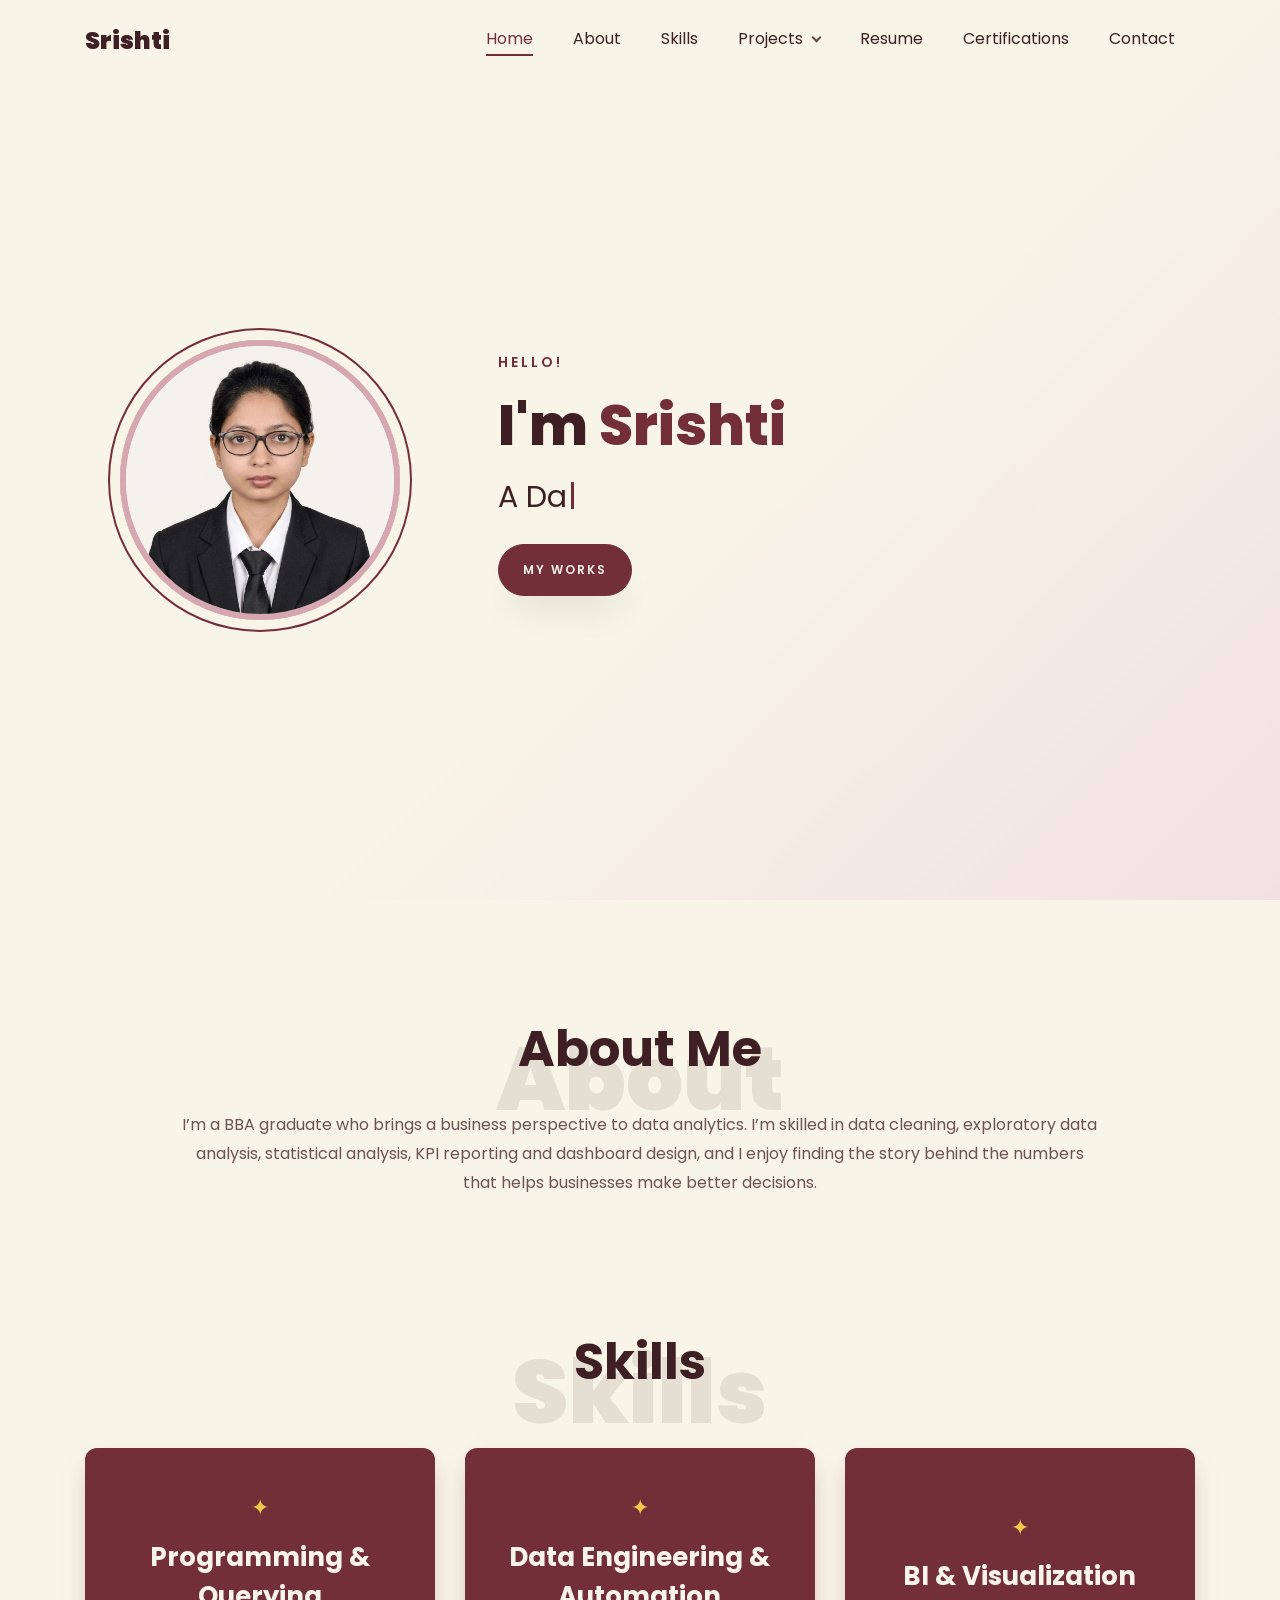
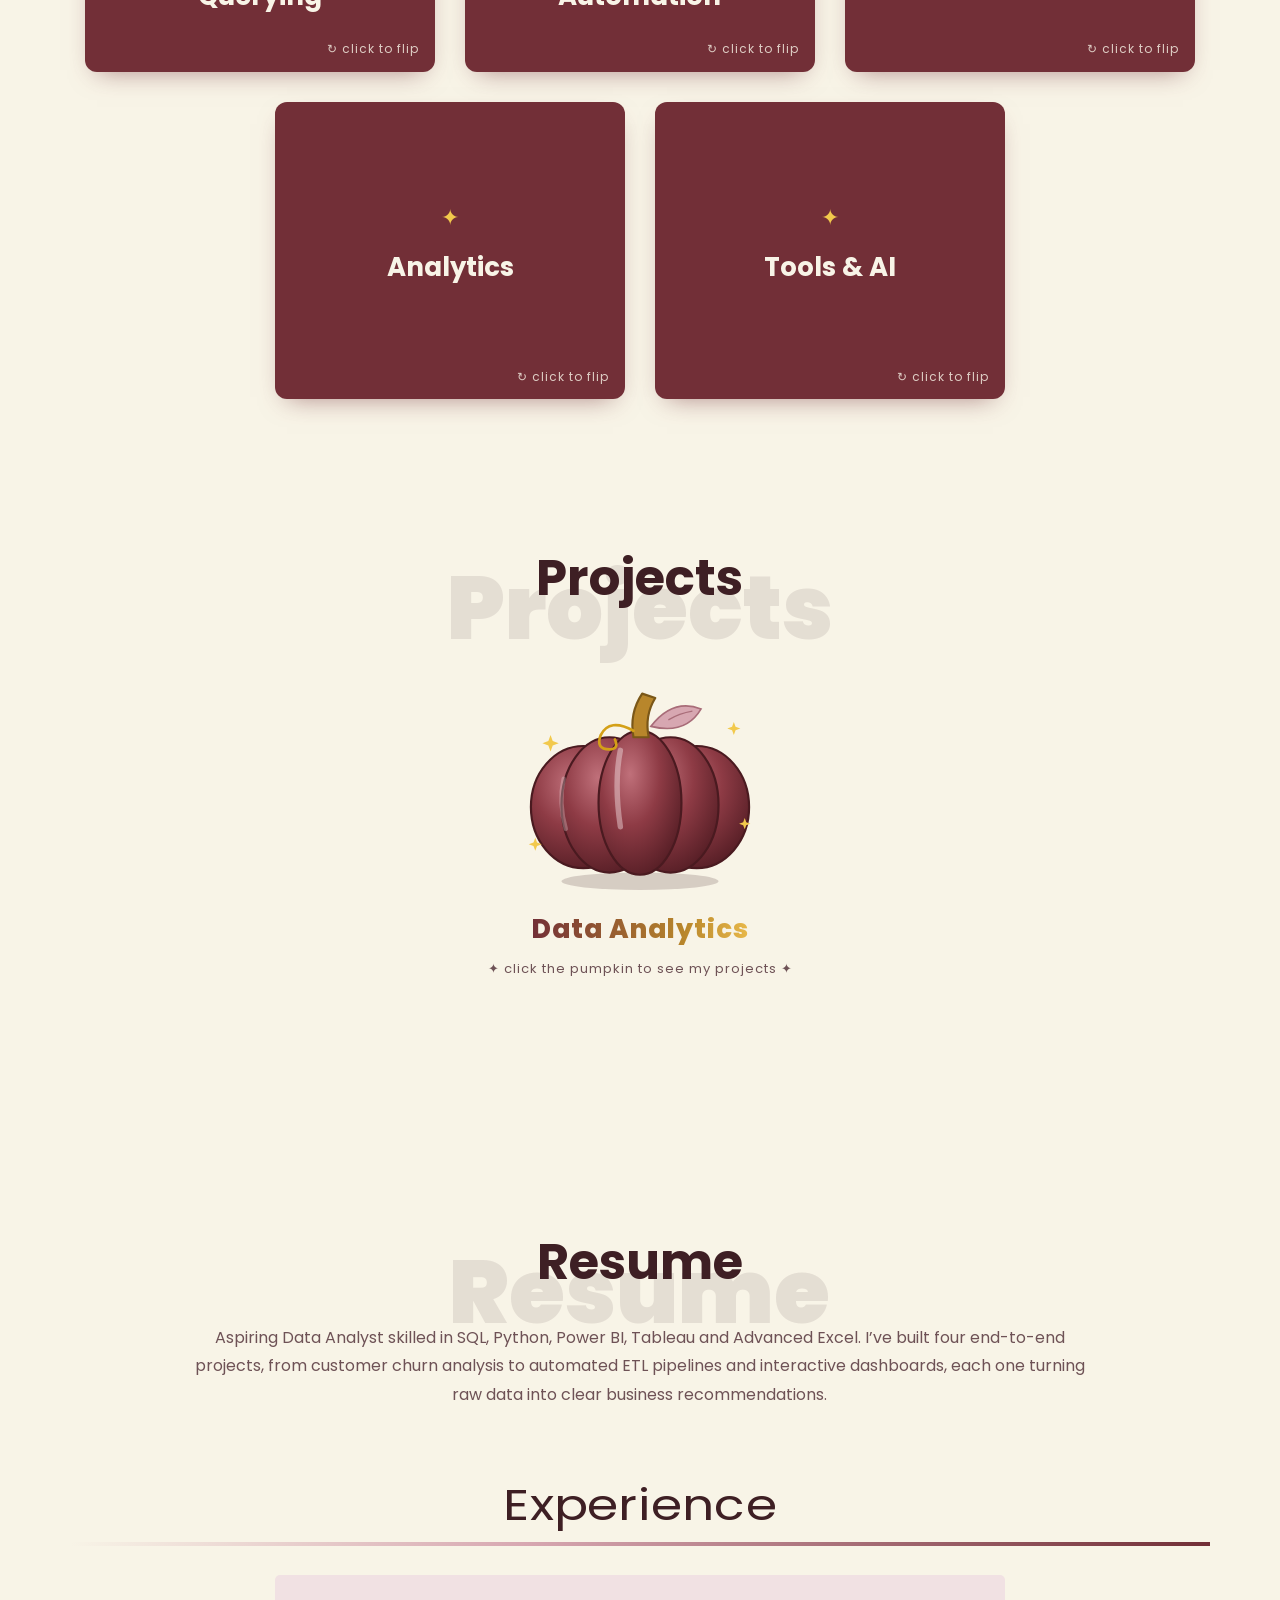
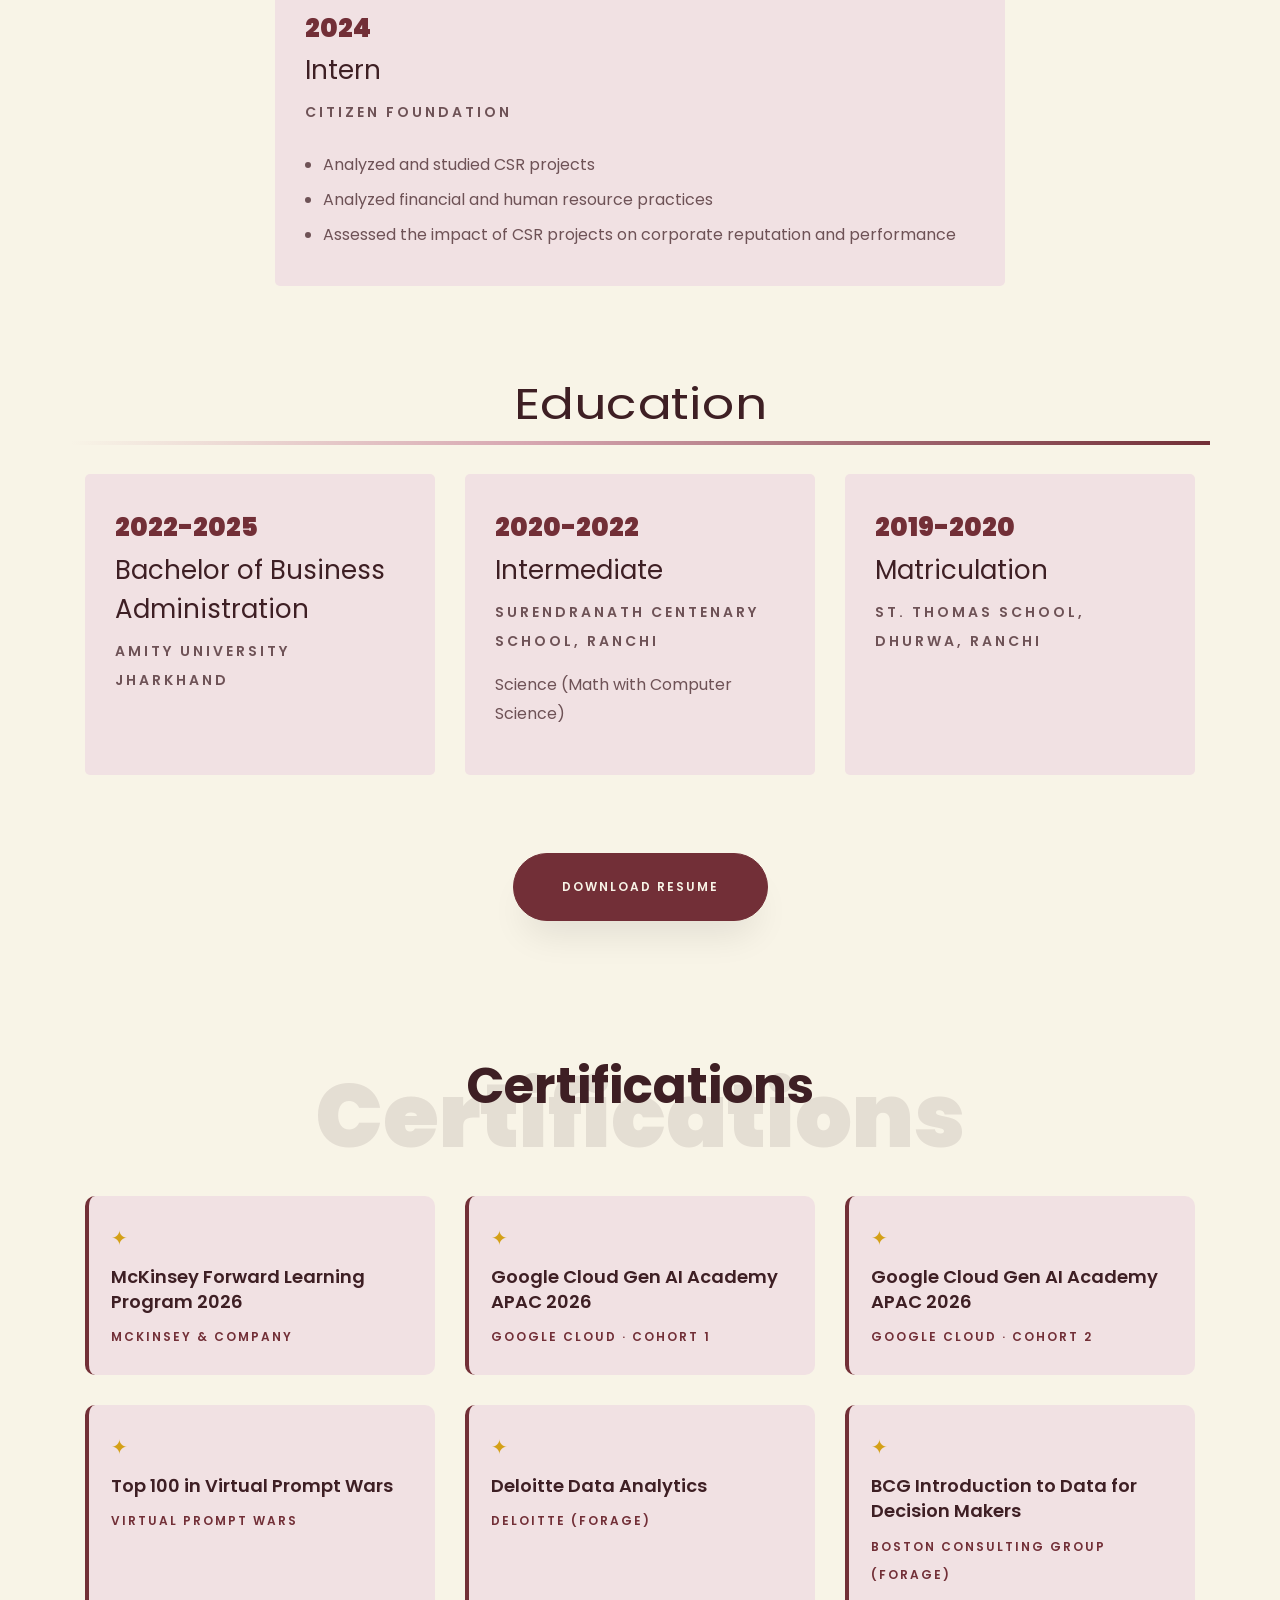
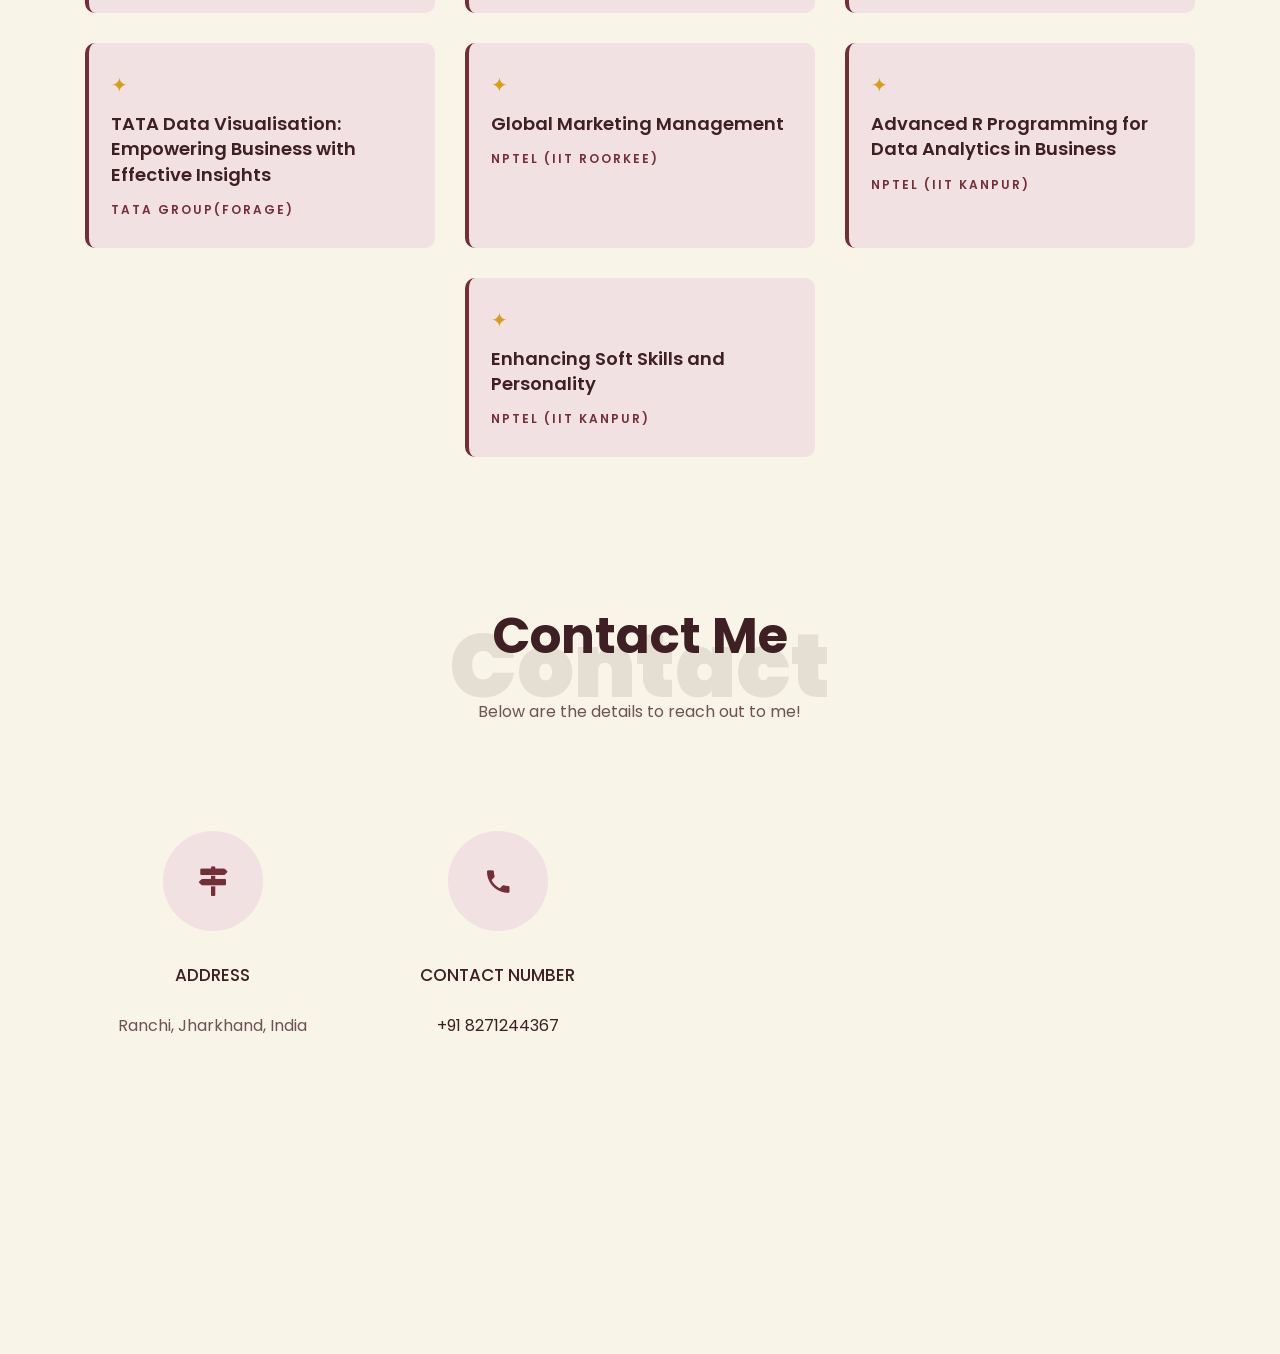
==== commit 1fe5ca70: "Updated" ====
--- a/index.html
+++ b/index.html
@@ -4,6 +4,18 @@
     <title>Srishti Portfolio</title>
     <meta charset="utf-8">
     <meta name="viewport" content="width=device-width, initial-scale=1, shrink-to-fit=no">
+
+    <!-- Link preview: what LinkedIn, WhatsApp, X etc. show when this site's link is shared -->
+    <meta name="description" content="Portfolio of Srishti: end-to-end projects in SQL, Python, Power BI, Tableau and Excel.">
+    <meta property="og:type" content="website">
+    <meta property="og:title" content="Srishti | Portfolio">
+    <meta property="og:description" content="End-to-end data analytics projects in SQL, Python, Power BI, Tableau and Excel, turning raw data into clear business recommendations.">
+    <meta property="og:url" content="https://srishti-portfolio.github.io/srishti-portfolio-04/">
+    <meta property="og:image" content="https://srishti-portfolio.github.io/srishti-portfolio-04/images/preview.jpg">
+    <meta property="og:image:width" content="1200">
+    <meta property="og:image:height" content="627">
+    <meta property="og:image:alt" content="Srishti, Portfolio">
+    <meta name="twitter:card" content="summary_large_image">
 
     <!-- Every time the site opens: hide the hero lines until the typing animation starts (see js/site.js) -->
     <script>
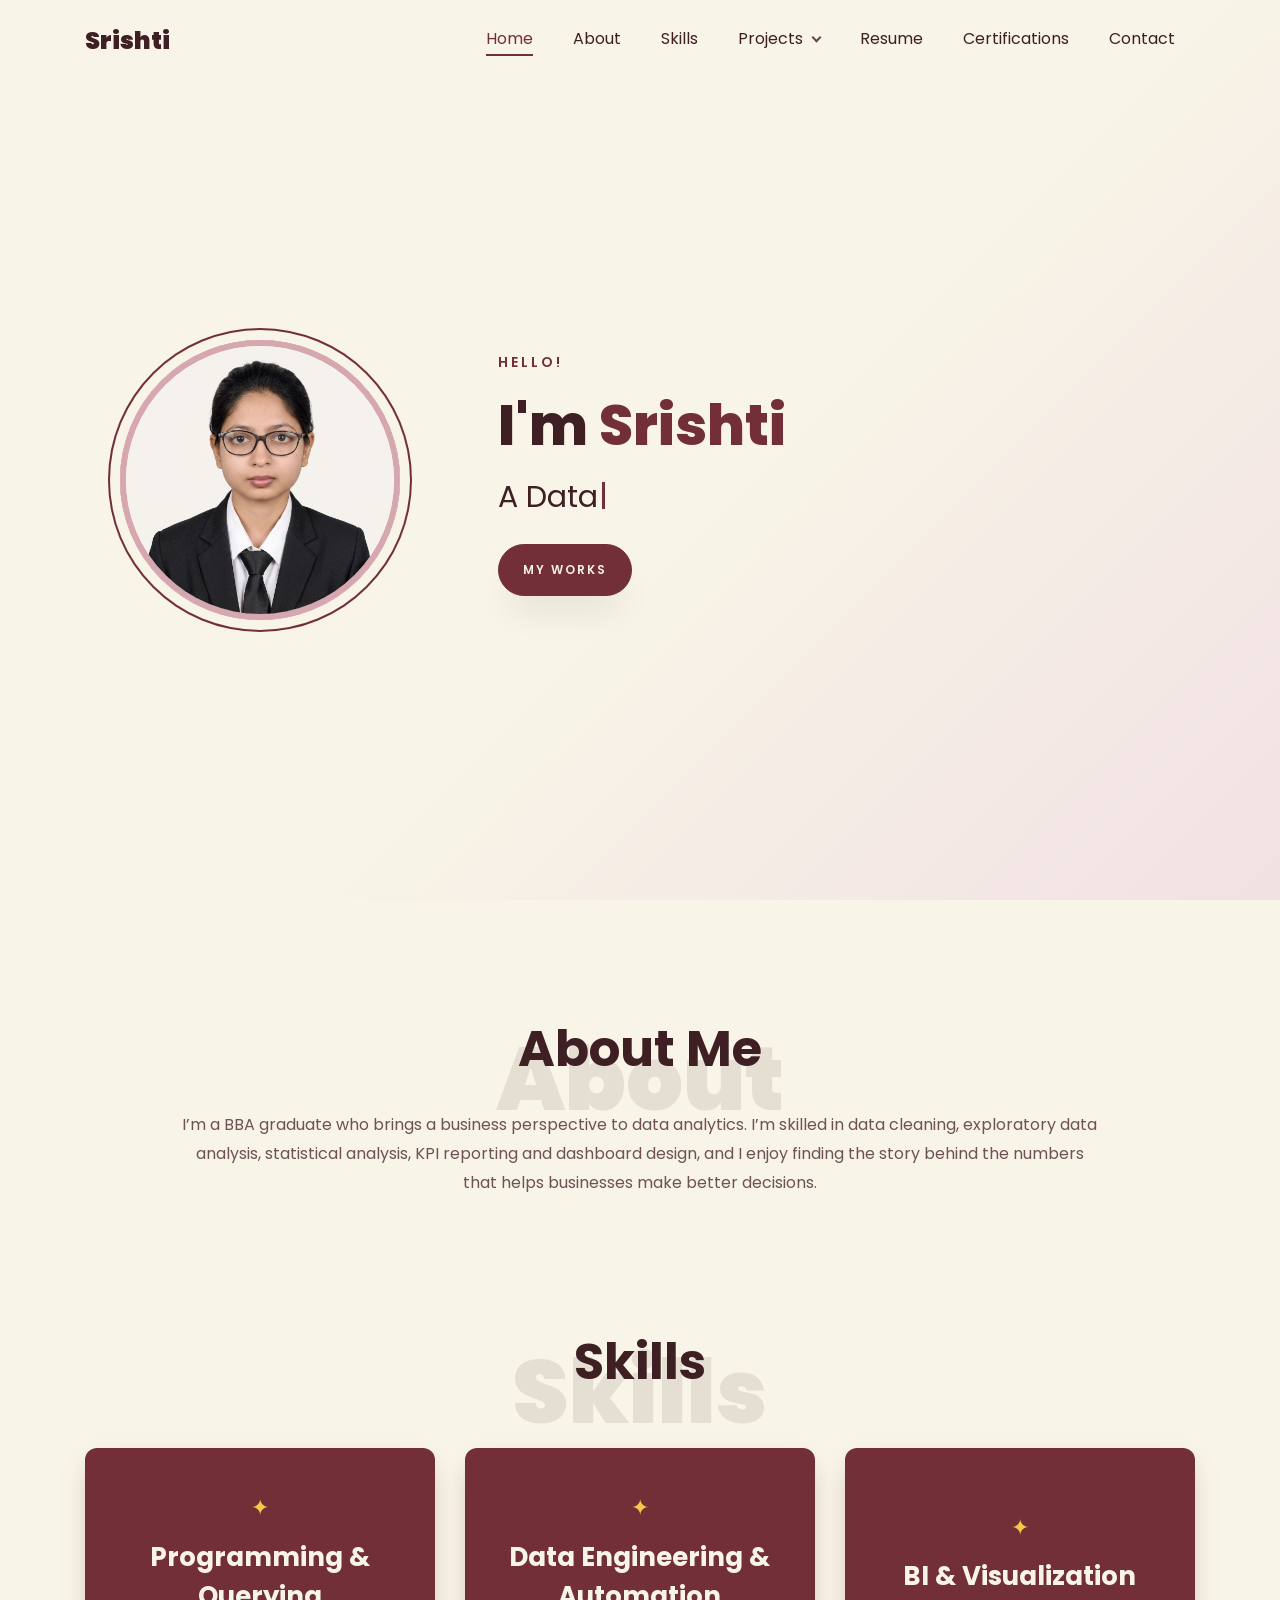
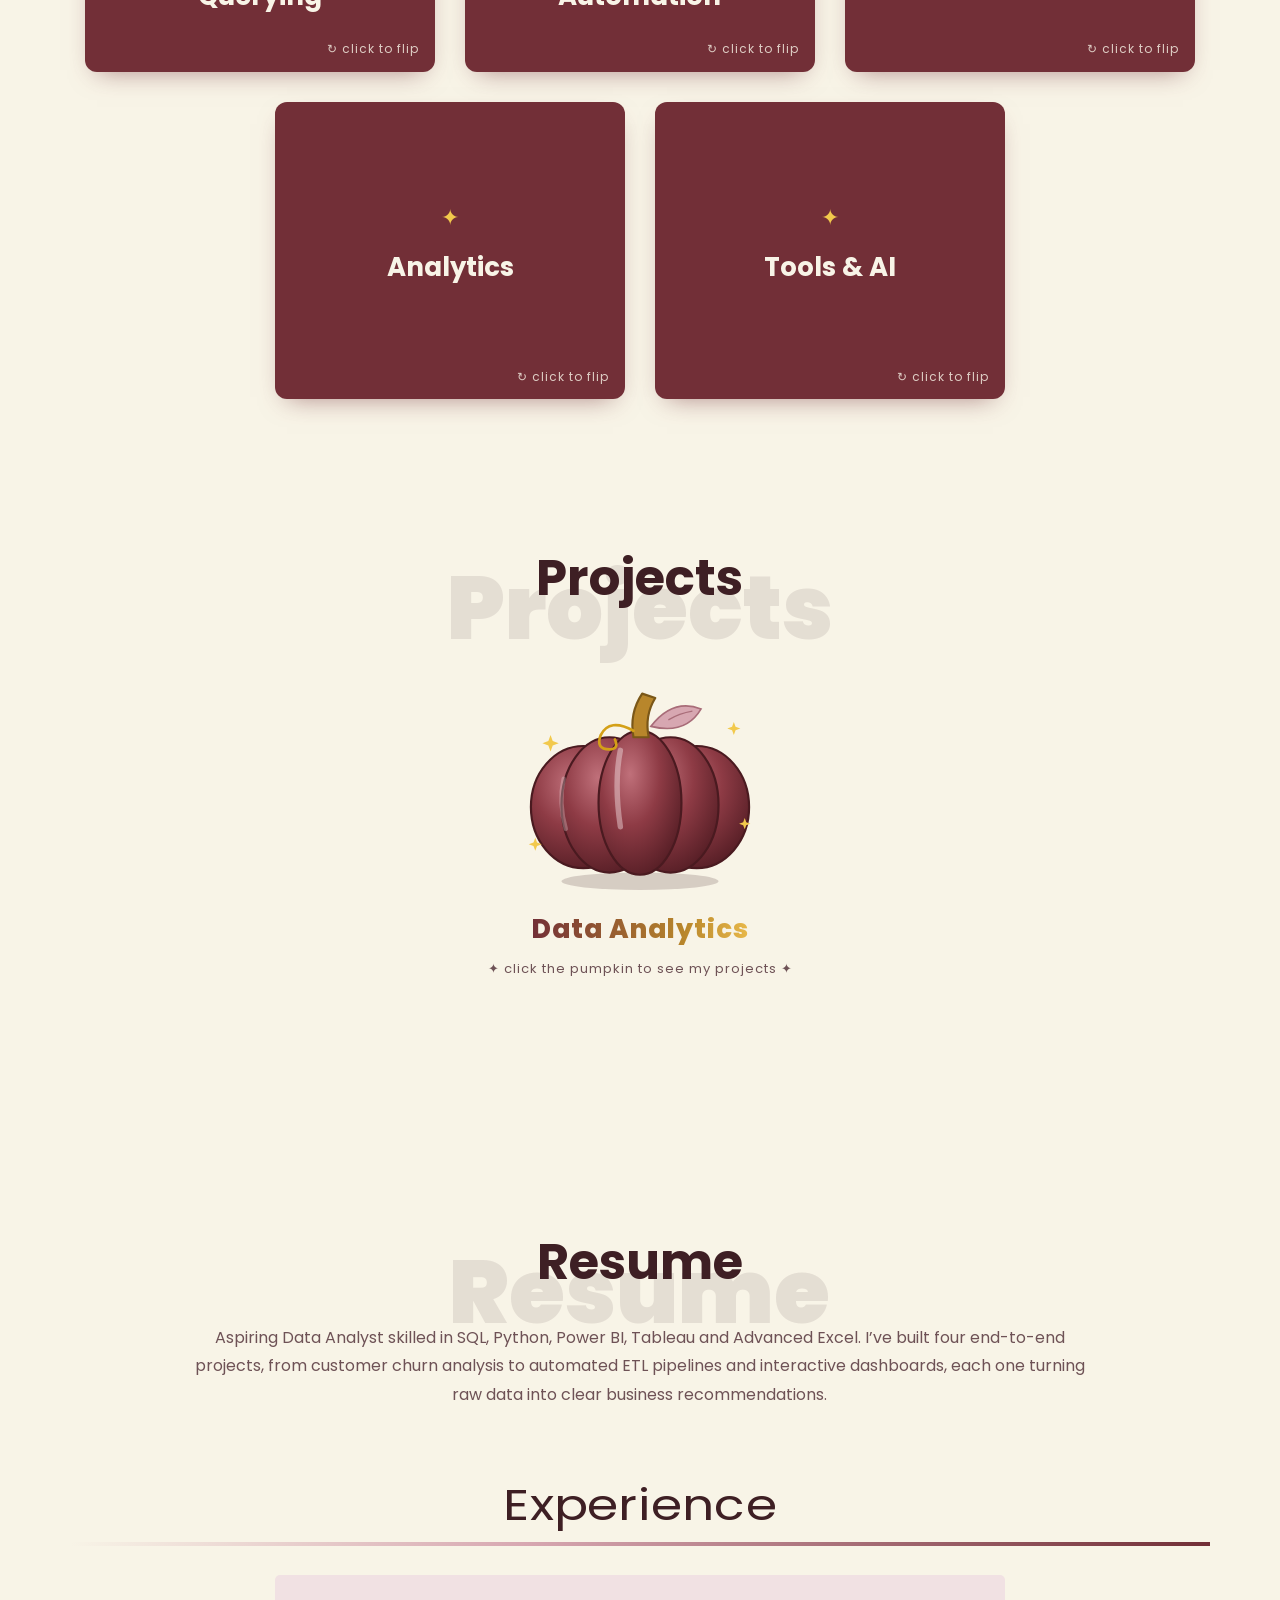
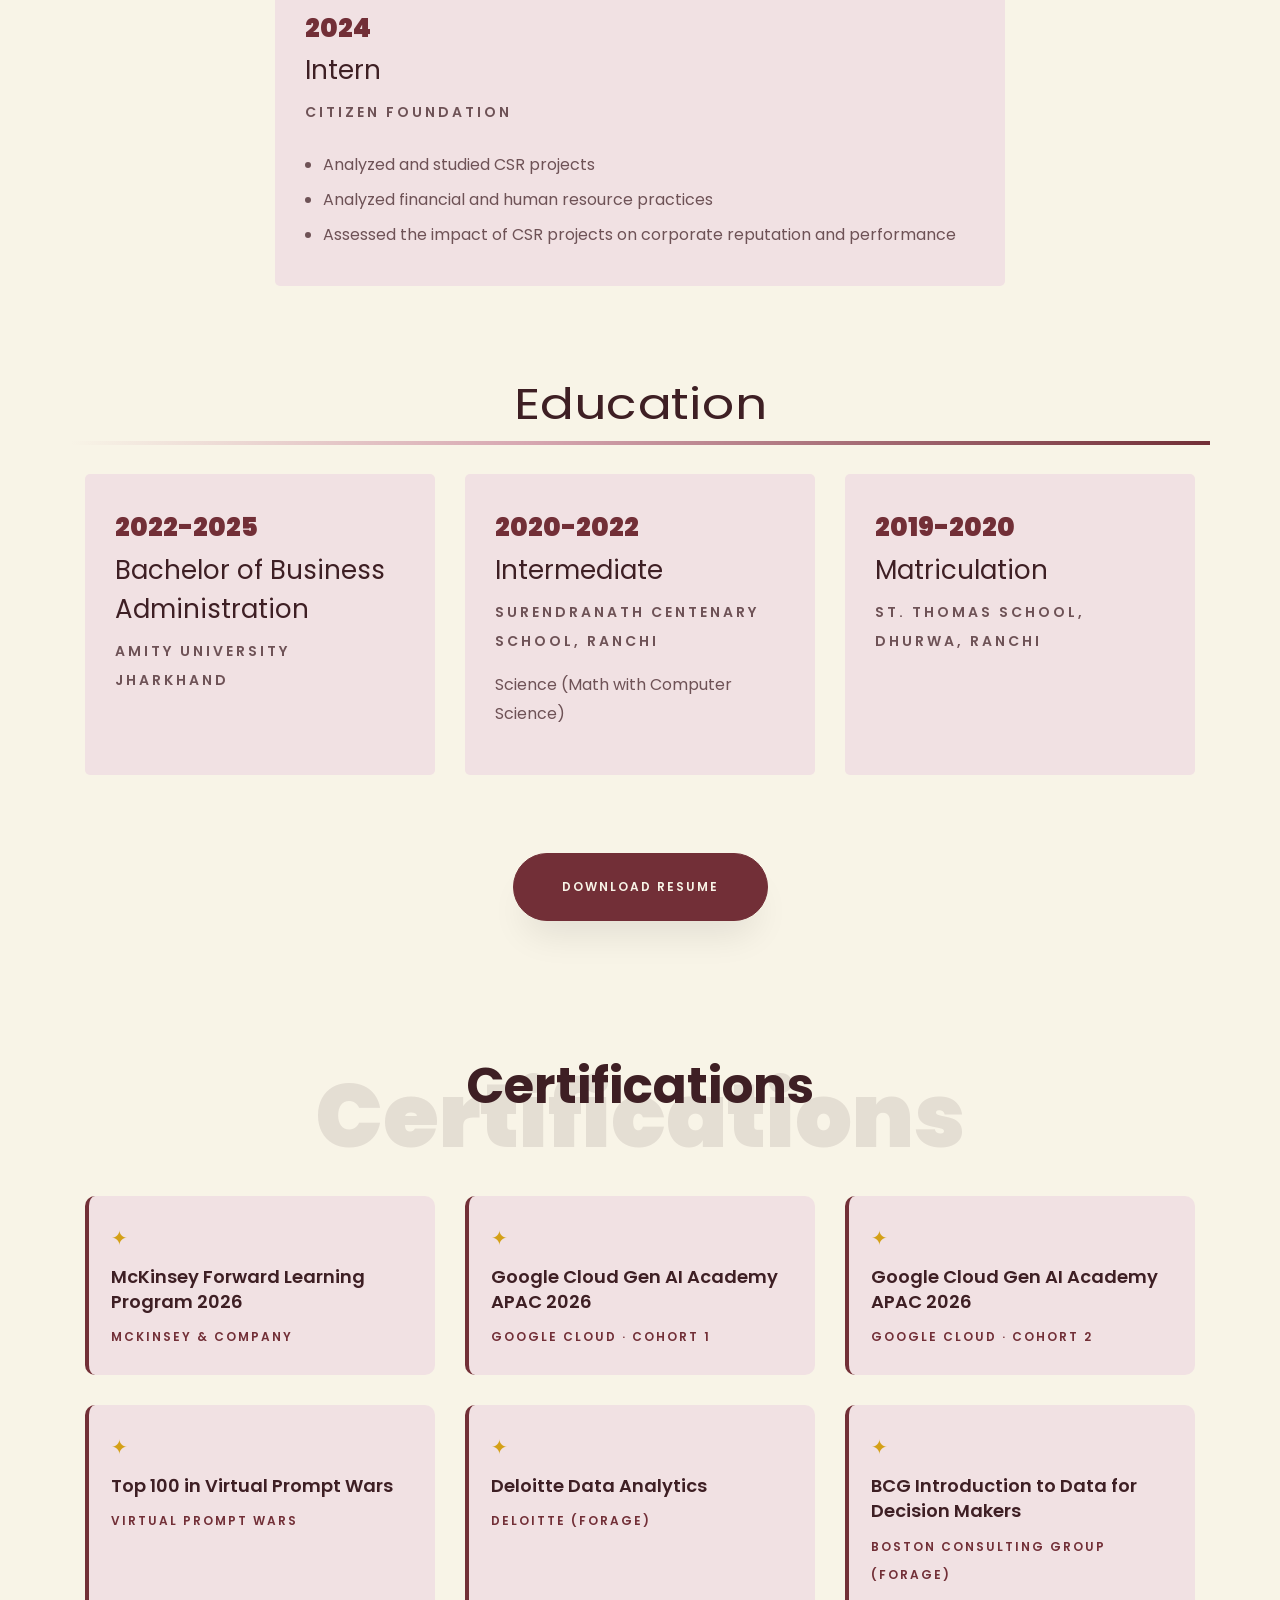
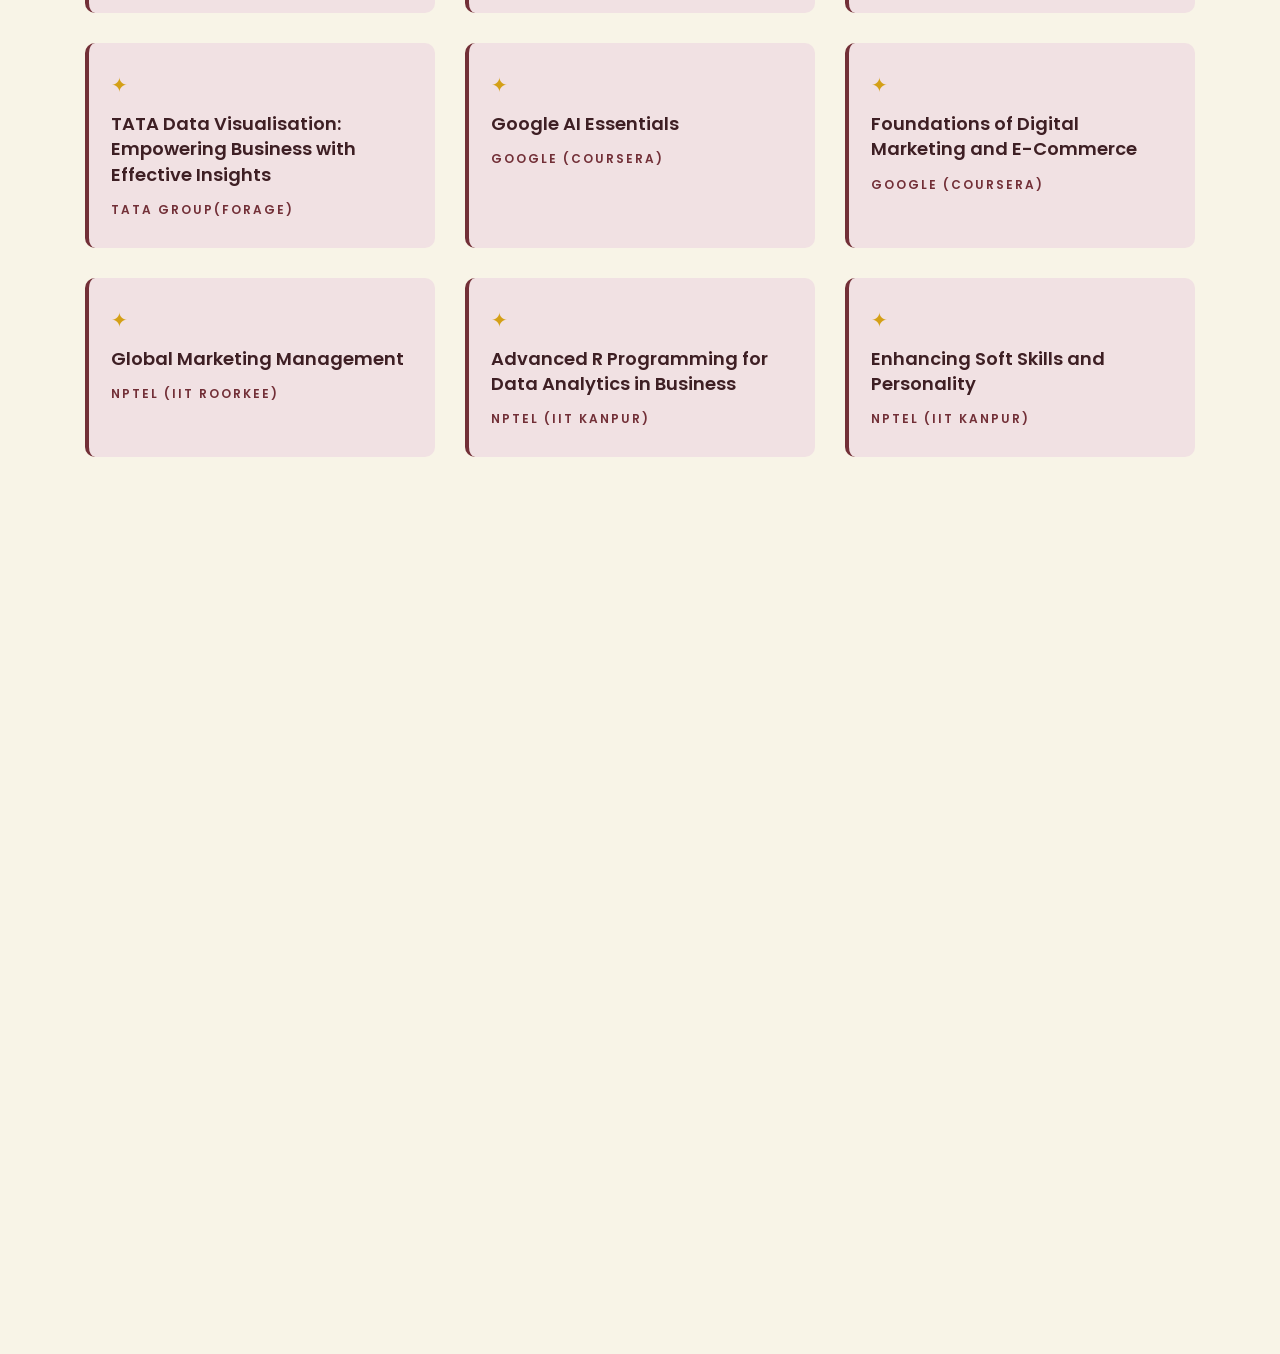
==== commit 53f573df: "Updated Certificates" ====
--- a/index.html
+++ b/index.html
@@ -951,6 +951,26 @@
 					</div>
 				</div>
 
+        <div class="col-md-6 col-lg-4 d-flex ftco-animate">
+					<div class="cert-card w-100">
+						<span class="cert-icon">&#10022;</span>
+            <a href="https://drive.google.com/file/d/1izG87-ylbElX1QFVX5rNYKvqCZsY4jEx/view?usp=sharing" target="_blank" rel="noopener">
+              <h3>Google AI Essentials</h3>
+            </a>
+						<span class="cert-issuer">Google (Coursera)</span>
+					</div>
+				</div>
+
+         <div class="col-md-6 col-lg-4 d-flex ftco-animate">
+					<div class="cert-card w-100">
+						<span class="cert-icon">&#10022;</span>
+            <a href="https://drive.google.com/file/d/1Qx9lhp344v94TSC-fV9DGSn1Zszofo5J/view?usp=sharing" target="_blank" rel="noopener">
+              <h3>Foundations of Digital Marketing and E-Commerce</h3>
+            </a>
+						<span class="cert-issuer">Google (Coursera)</span>
+					</div>
+				</div>
+
 				<div class="col-md-6 col-lg-4 d-flex ftco-animate">
 					<div class="cert-card w-100">
 						<span class="cert-icon">&#10022;</span>
